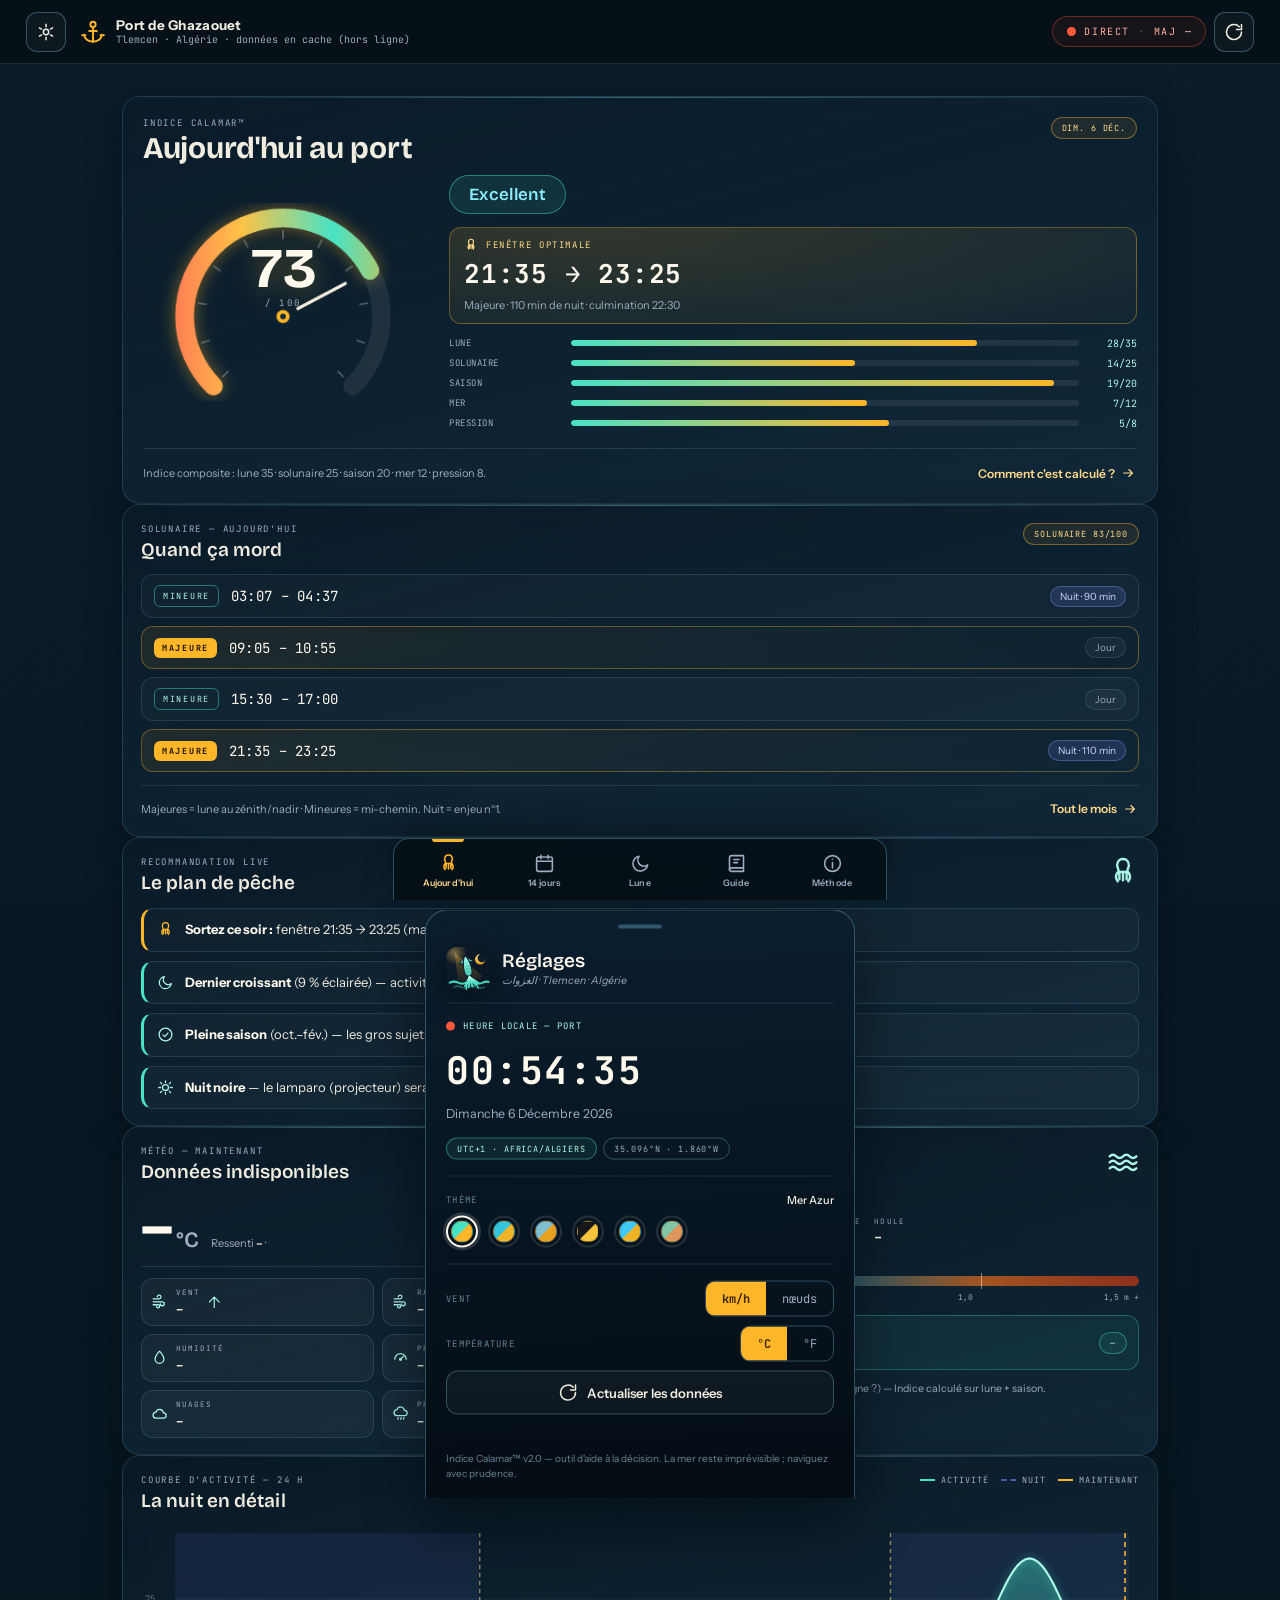
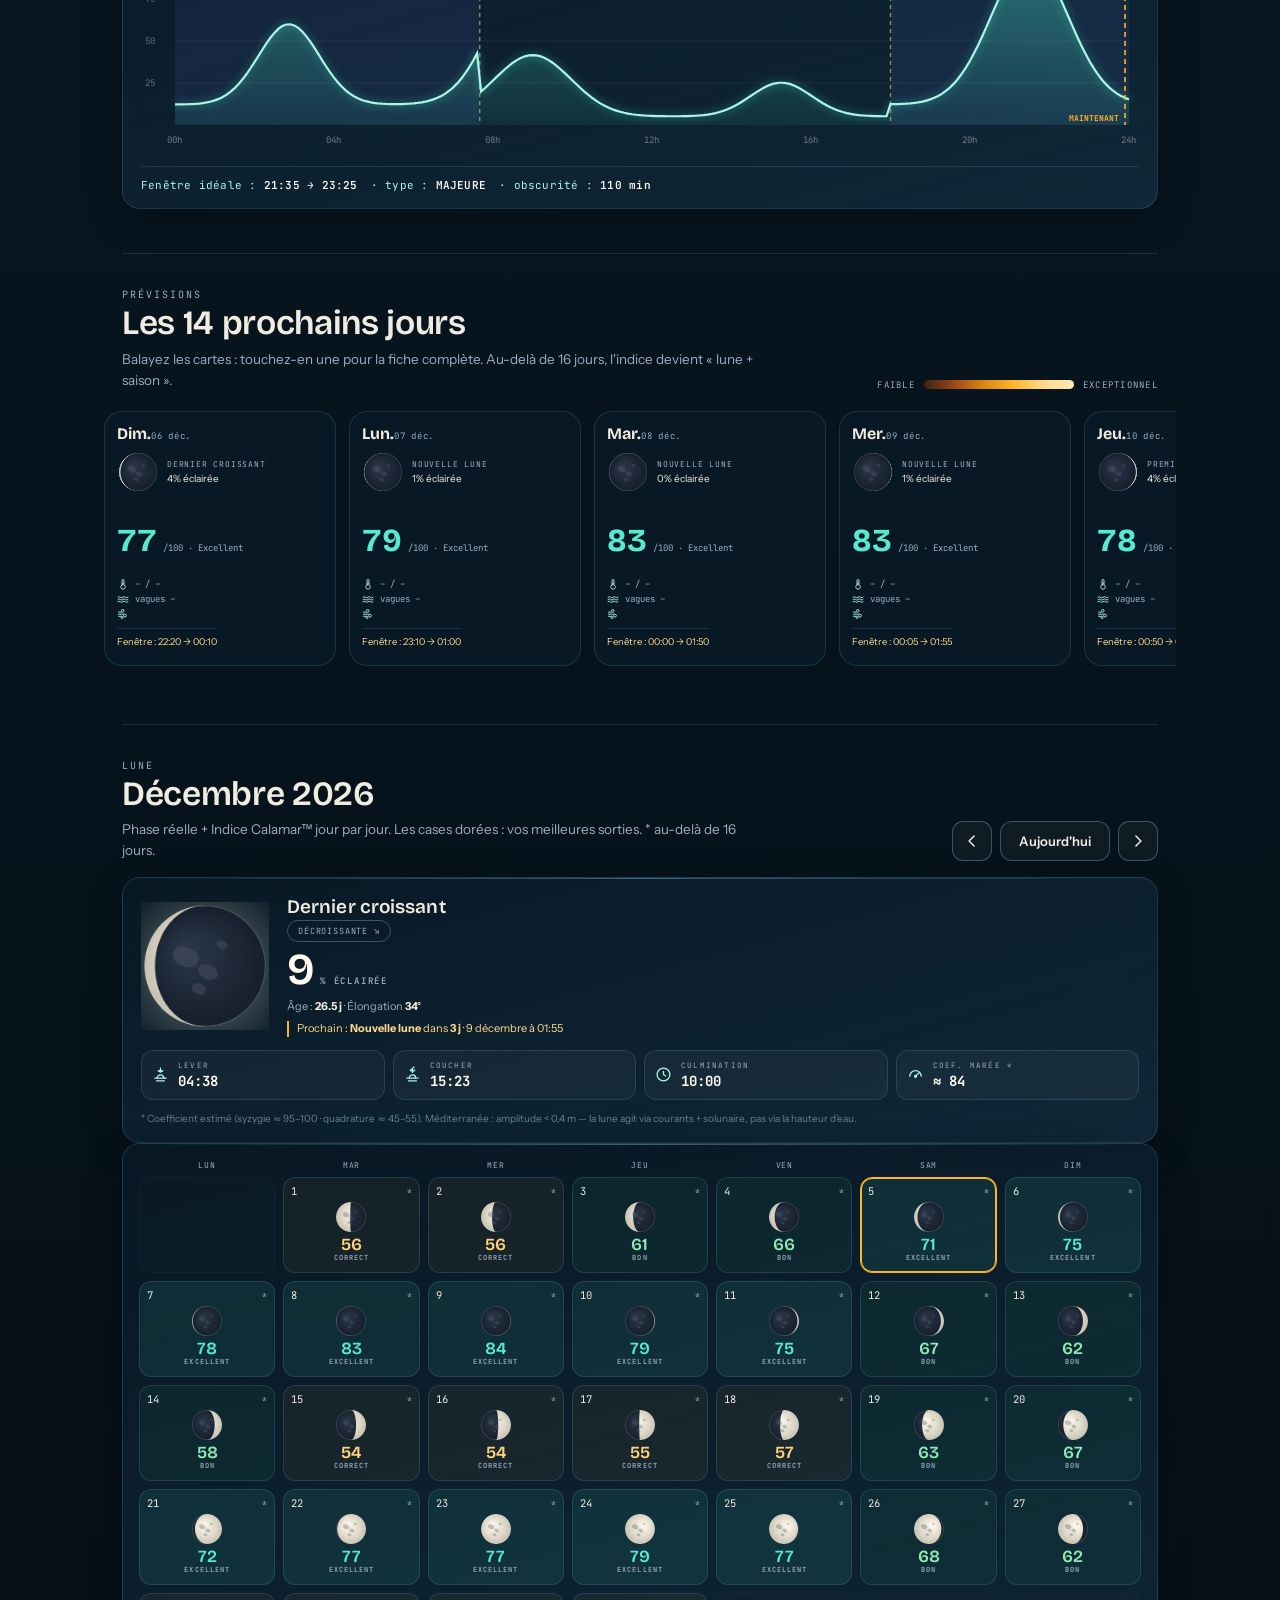
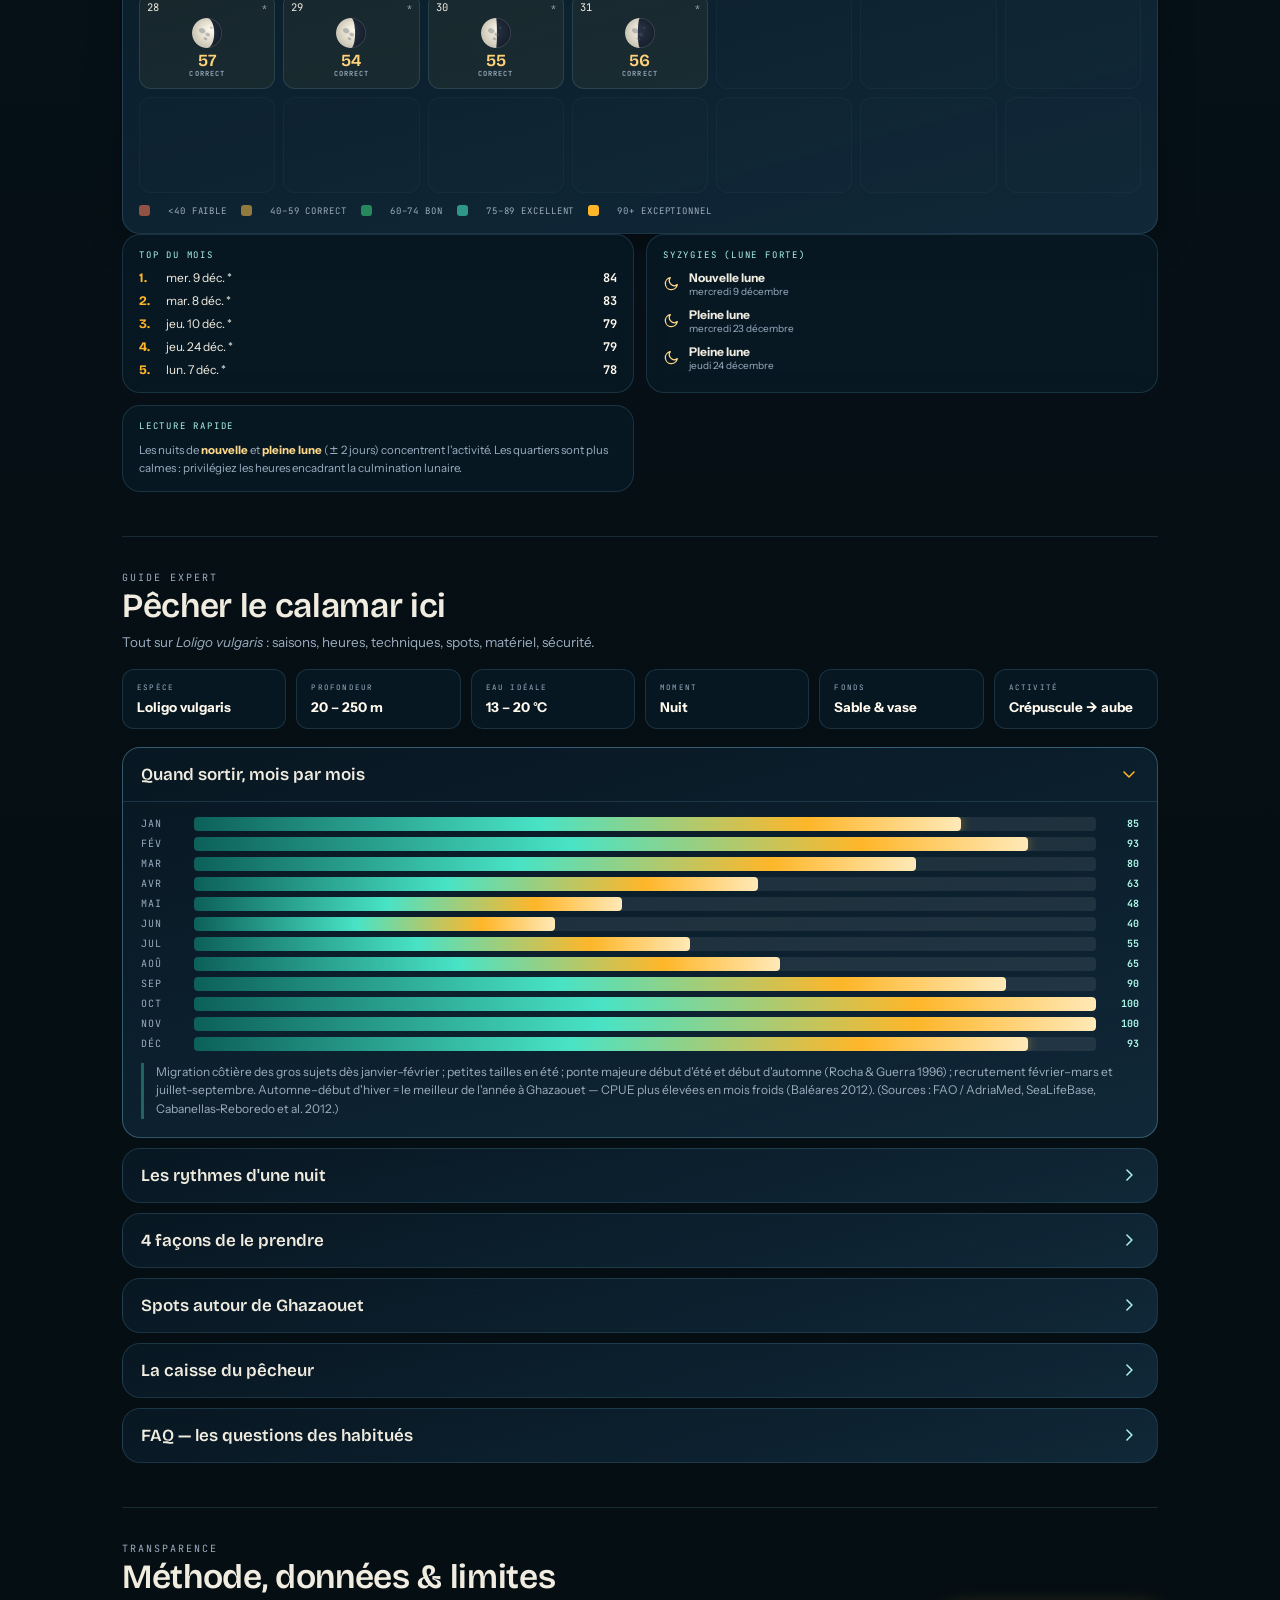
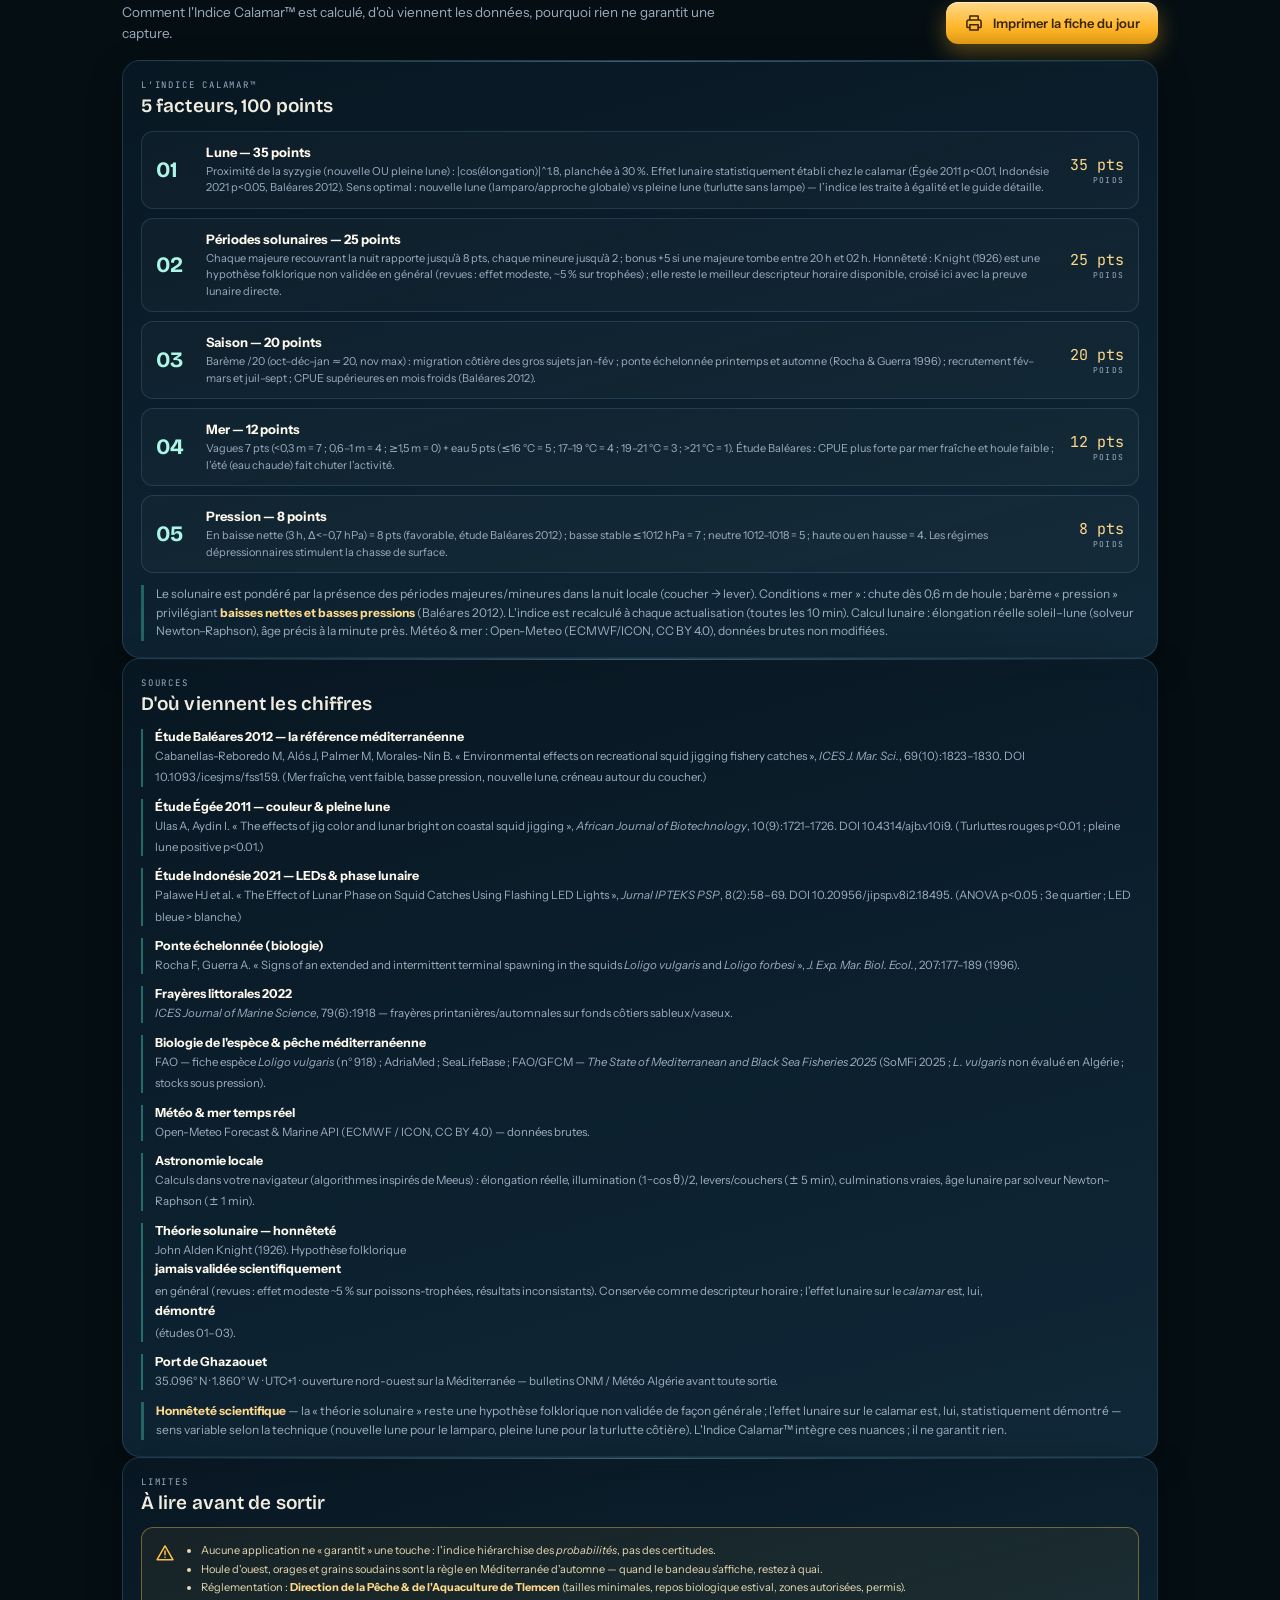
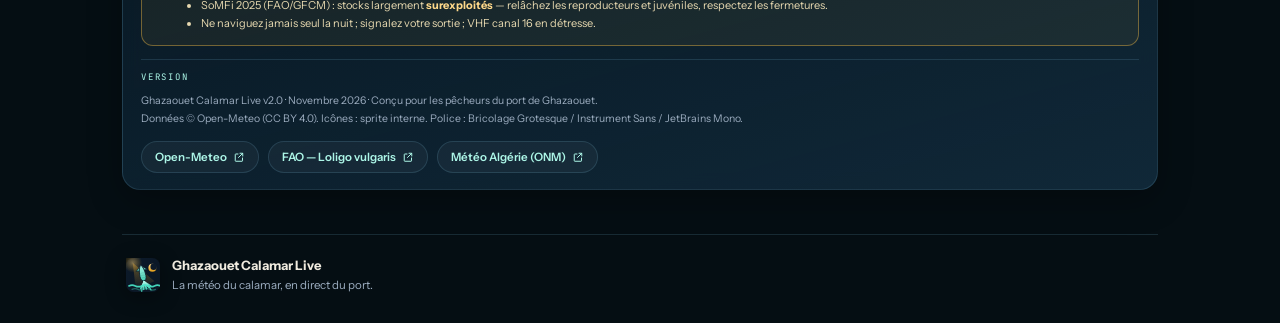
==== index.html @ 1a28f430 "Story verticale v3 : structure mobile-from-scratch (dock, bottom-sheet, carousel, accordéons)" ====
<!DOCTYPE html>
<html lang="fr" data-theme="azur">
<head>
<meta charset="UTF-8">
<meta name="viewport" content="width=device-width, initial-scale=1.0, viewport-fit=cover">
<title>Ghazaouet Calamar Live — Meilleurs jours &amp; heures pour pêcher le calamar</title>
<meta name="description" content="App pro en direct pour la pêche du calamar (encornet) au port de Ghazaouet (Tlemcen, Algérie) : Indice Calamar sur 100, phases lunaires, périodes solunaires majeures et mineures, marée, météo et état de la mer temps réel, calendrier des meilleures journées.">
<meta name="theme-color" content="#050E13">
<meta name="author" content="Ghazaouet Calamar Live">
<link rel="icon" href="assets/icon.svg" type="image/svg+xml">
<link rel="manifest" href="manifest.webmanifest">
<link rel="preconnect" href="https://fonts.googleapis.com">
<link rel="preconnect" href="https://fonts.gstatic.com" crossorigin>
<link href="https://fonts.googleapis.com/css2?family=Bricolage+Grotesque:opsz,wght@12..96,600..800&family=Instrument+Sans:wght@400;500;600;700&family=JetBrains+Mono:wght@400;500;600;700&display=swap" rel="stylesheet">
<link rel="stylesheet" href="assets/css/style.css?v=20261106a">
</head>
<body>

<!-- ═══════════ SPRITE D'ICÔNES (SVG, stroke = currentColor) ═══════════ -->
<svg width="0" height="0" style="position:absolute" aria-hidden="true">
  <defs>
    <symbol id="i-grid" viewBox="0 0 24 24"><rect x="3" y="3" width="7" height="7" rx="1.6"/><rect x="14" y="3" width="7" height="7" rx="1.6"/><rect x="3" y="14" width="7" height="7" rx="1.6"/><rect x="14" y="14" width="7" height="7" rx="1.6"/></symbol>
    <symbol id="i-cal" viewBox="0 0 24 24"><rect x="3" y="4.5" width="18" height="16.5" rx="2.2"/><path d="M8 2.5v4M16 2.5v4M3 9.5h18"/></symbol>
    <symbol id="i-moon" viewBox="0 0 24 24"><path d="M20.2 13.6A8.5 8.5 0 1 1 10.4 3.8a7 7 0 0 0 9.8 9.8z"/></symbol>
    <symbol id="i-book" viewBox="0 0 24 24"><path d="M4 19.5A2.5 2.5 0 0 1 6.5 17H20V3H6.5A2.5 2.5 0 0 0 4 5.5v14z"/><path d="M20 17v4H6.5A2.5 2.5 0 0 1 4 18.5"/><path d="M9 7.5h6M9 11h4"/></symbol>
    <symbol id="i-info" viewBox="0 0 24 24"><circle cx="12" cy="12" r="9"/><path d="M12 11v6M12 7.2h.01"/></symbol>
    <symbol id="i-refresh" viewBox="0 0 24 24"><path d="M21 12a9 9 0 1 1-2.6-6.3M21 3v6h-6"/></symbol>
    <symbol id="i-menu" viewBox="0 0 24 24"><path d="M4 7h16M4 12h16M4 17h16"/></symbol>
    <symbol id="i-x" viewBox="0 0 24 24"><path d="M6 6l12 12M18 6L6 18"/></symbol>
    <symbol id="i-thermo" viewBox="0 0 24 24"><path d="M10 13.6V5a2 2 0 1 1 4 0v8.6a4.6 4.6 0 1 1-4 0z"/><path d="M12 9v5"/></symbol>
    <symbol id="i-wind" viewBox="0 0 24 24"><path d="M3 8.2h8.5a2.6 2.6 0 1 0-2.6-2.6M3 12.4h13a2.8 2.8 0 1 1-2.8 2.8M3 16.6h7a2.2 2.2 0 1 1-2.2 2.2"/></symbol>
    <symbol id="i-drop" viewBox="0 0 24 24"><path d="M12 3s6.2 6.7 6.2 11.1a6.2 6.2 0 0 1-12.4 0C5.8 9.7 12 3 12 3z"/></symbol>
    <symbol id="i-gauge" viewBox="0 0 24 24"><path d="M4 14.5a8 8 0 1 1 16 0"/><path d="M12 14.5l4.2-4.2"/><circle cx="12" cy="14.5" r="1.4"/></symbol>
    <symbol id="i-cloud" viewBox="0 0 24 24"><path d="M6.8 18.5a4.3 4.3 0 0 1 .4-8.58 5.3 5.3 0 0 1 10.3 1.2 3.6 3.6 0 0 1 .4 7.38H6.8z"/></symbol>
    <symbol id="i-rain" viewBox="0 0 24 24"><path d="M6.8 15a4.3 4.3 0 0 1 .4-8.58 5.3 5.3 0 0 1 10.3 1.2 3.6 3.6 0 0 1 .4 7.38H6.8z"/><path d="M9 18l-1 2M13 18l-1 2M17 18l-1 2"/></symbol>
    <symbol id="i-sunrise" viewBox="0 0 24 24"><path d="M12 3v5M8.8 6.6l1.4 1.4M15.2 6.6 13.8 8"/><path d="M4 17h16M6.5 21h11"/><path d="M7.5 17a4.5 4.5 0 0 1 9 0"/><path d="M12 8.5l-2-2M12 8.5l2-2"/></symbol>
    <symbol id="i-sunset" viewBox="0 0 24 24"><path d="M12 9V4M8.8 5.6l1.4 1.4M15.2 5.6 13.8 7"/><path d="M4 17h16M6.5 21h11"/><path d="M7.5 17a4.5 4.5 0 0 1 9 0"/><path d="M12 3.5l-2 2M12 3.5l2-2"/></symbol>
    <symbol id="i-waves" viewBox="0 0 24 24"><path d="M2 8.5q2.5-2.4 5 0t5 0 5 0 5 0M2 13q2.5-2.4 5 0t5 0 5 0 5 0M2 17.5q2.5-2.4 5 0t5 0 5 0 5 0"/></symbol>
    <symbol id="i-anchor" viewBox="0 0 24 24"><circle cx="12" cy="5" r="2.4"/><path d="M12 7.4V21M8.5 11h7M4 14.5c0 4 3.6 6.5 8 6.5s8-2.5 8-6.5M2 15h3M19 15h3"/></symbol>
    <symbol id="i-pin" viewBox="0 0 24 24"><path d="M12 21.5s7-6 7-11.4A7 7 0 1 0 5 10.1c0 5.4 7 11.4 7 11.4z"/><circle cx="12" cy="10" r="2.6"/></symbol>
    <symbol id="i-clock" viewBox="0 0 24 24"><circle cx="12" cy="12" r="9"/><path d="M12 7.5V12l3 2"/></symbol>
    <symbol id="i-alert" viewBox="0 0 24 24"><path d="M12 3.5 2.5 20h19L12 3.5z"/><path d="M12 9.5V14M12 17h.01"/></symbol>
    <symbol id="i-check" viewBox="0 0 24 24"><circle cx="12" cy="12" r="9"/><path d="m8.5 12.5 2.5 2.5 4.5-5"/></symbol>
    <symbol id="i-arrow-r" viewBox="0 0 24 24"><path d="M4.5 12h15M13.5 6l6 6-6 6"/></symbol>
    <symbol id="i-chev-l" viewBox="0 0 24 24"><path d="m14.5 6-6 6 6 6"/></symbol>
    <symbol id="i-chev-r" viewBox="0 0 24 24"><path d="m9.5 6 6 6-6 6"/></symbol>
    <symbol id="i-sun" viewBox="0 0 24 24"><circle cx="12" cy="12" r="4.2"/><path d="M12 2.5v2.6M12 18.9v2.6M2.5 12h2.6M18.9 12h2.6M4.8 4.8l1.8 1.8M17.4 17.4l1.8 1.8M4.8 19.2l1.8-1.8M17.4 6.6l1.8-1.8"/></symbol>
    <symbol id="i-printer" viewBox="0 0 24 24"><path d="M7 8V3.5h10V8M7 17.5H4.5a1 1 0 0 1-1-1v-6a2 2 0 0 1 2-2h13a2 2 0 0 1 2 2v6a1 1 0 0 1-1 1H17"/><path d="M7 14h10v6.5H7z"/></symbol>
    <symbol id="i-external" viewBox="0 0 24 24"><path d="M14 4.5h5.5V10M19.5 4.5 11 13"/><path d="M10 6H5.5a1 1 0 0 0-1 1v12.5a1 1 0 0 0 1 1H18a1 1 0 0 0 1-1V14"/></symbol>
    <symbol id="i-squid" viewBox="0 0 24 24"><path d="M12 2.2c2.7 0 4.4 2.1 4.4 5L15 12H9l-1.4-4.8C7.6 4.3 9.3 2.2 12 2.2z"/><path d="M9.3 12v5.4M12 12v6.2M14.7 12v5.4M8 12.2C6.4 14.4 6.2 16.6 8 19M16 12.2c1.6 2.2 1.8 4.4 0 6.8"/></symbol>
    <symbol id="i-shield" viewBox="0 0 24 24"><path d="M12 2.8 4.5 6v6c0 4.6 3 8.4 7.5 10 4.5-1.6 7.5-5.4 7.5-10V6L12 2.8z"/><path d="m9.5 12 2 2 3.5-4"/></symbol>
    <symbol id="i-settings" viewBox="0 0 24 24"><circle cx="12" cy="12" r="3.2"/><path d="M12 2.8v3M12 18.2v3M4.1 7l2.6 1.5M17.3 15.5l2.6 1.5M4.1 17l2.6-1.5M17.3 8.5l2.6-1.5" stroke-linecap="round"/></symbol>
    <symbol id="i-copy" viewBox="0 0 24 24"><rect x="9" y="9" width="11" height="11" rx="2"/><path d="M5 15V5a2 2 0 0 1 2-2h10"/></symbol>
  </defs>
</svg>

<!-- ═══════════ TOPBAR (fine, stripline) ═══════════ -->
<header class="topbar">
  <button class="icon-btn" id="btnMenu" aria-label="Réglages"><svg class="ic"><use href="#i-settings"/></svg></button>
  <div class="topbar-loc">
    <svg class="ic ic-sea"><use href="#i-anchor"/></svg>
    <div class="topbar-loc-text">
      <strong>Port de Ghazaouet</strong>
      <span id="topbarSub">Tlemcen · Algérie · chargement…</span>
    </div>
  </div>
  <div class="topbar-right">
    <div class="live-pill"><span class="live-dot"></span><span class="live-pill-txt">DIRECT</span><span class="live-pill-sep">·</span>MAJ <span id="lastUpdate">--:--</span></div>
    <button class="icon-btn" id="btnRefresh" aria-label="Actualiser"><svg class="ic" id="refreshIcon"><use href="#i-refresh"/></svg></button>
  </div>
</header>

<!-- ═══════════ FEUILLE RÉGLAGES (bottom-sheet, ancien tiroir) ═══════════ -->
<aside class="sidebar" id="sidebar" aria-label="Réglages">
  <div class="sheet-grab" aria-hidden="true"><i></i></div>
  <div class="sheet-head">
    <img class="sheet-logo" src="assets/icon.svg" alt="" width="44" height="44">
    <div>
      <h2 class="sheet-title">Réglages</h2>
      <p class="sheet-sub">الغزوات · Tlemcen · Algérie</p>
    </div>
  </div>

  <div class="sheet-block">
    <div class="side-clock-head"><span class="live-dot"></span><span>Heure locale — port</span></div>
    <div class="side-clock-time" id="sideClock">--:--:--</div>
    <div class="side-clock-date" id="sideDate">—</div>
    <div class="side-clock-meta"><span class="chip chip-sea">UTC+1 · Africa/Algiers</span><span class="chip chip-ghost" id="mzCoord">35.096°N · 1.860°W</span></div>
  </div>

  <div class="sheet-block">
    <div class="tp-head"><span class="tp-label">Thème</span><span class="tp-name" id="tpName">Mer Azur</span></div>
    <div class="tp-row" id="themePicker" role="group" aria-label="Thème de l'interface">
      <button class="tp-btn" data-theme-set="azur" aria-label="Mer Azur" title="Mer Azur"><i></i></button>
      <button class="tp-btn" data-theme-set="abyssal" aria-label="Abyssal" title="Abyssal"><i></i></button>
      <button class="tp-btn" data-theme-set="clair" aria-label="Jour Mer (clair)" title="Jour Mer (clair)"><i></i></button>
      <button class="tp-btn" data-theme-set="nuit" aria-label="Nuit Noire (OLED)" title="Nuit Noire (OLED)"><i></i></button>
      <button class="tp-btn" data-theme-set="phare" aria-label="Phare Bleu" title="Phare Bleu"><i></i></button>
      <button class="tp-btn" data-theme-set="terre" aria-label="Terre &amp; Sel" title="Terre &amp; Sel"><i></i></button>
    </div>
  </div>

  <div class="sheet-block">
    <div class="set-row"><span class="tp-label">Vent</span>
      <div class="segmented" role="group" aria-label="Unité de vent"><button class="seg-btn is-active" data-unit-wind="kmh">km/h</button><button class="seg-btn" data-unit-wind="kn">nœuds</button></div>
    </div>
    <div class="set-row"><span class="tp-label">Température</span>
      <div class="segmented" role="group" aria-label="Unité de température"><button class="seg-btn is-active" data-unit-temp="c">°C</button><button class="seg-btn" data-unit-temp="f">°F</button></div>
    </div>
    <button class="btn btn-ghost sheet-ghost" id="btnRefresh2"><svg class="ic"><use href="#i-refresh"/></svg> Actualiser les données</button>
  </div>

  <p class="sheet-foot">Indice Calamar™ v2.0 — outil d'aide à la décision. La mer reste imprévisible&nbsp;; naviguez avec prudence.</p>
</aside>
<div class="sidebar-overlay" id="sidebarOverlay" aria-hidden="true"></div>

<main class="story">

  <div class="alert-strip is-hidden" id="stormAlert" role="alert">
    <svg class="ic"><use href="#i-alert"/></svg>
    <span id="stormAlertText">Alerte</span>
  </div>

  <!-- ════════ 1 · AUJOURD'UI — jauge héros ════════ -->
  <section class="sec" id="s-dashboard" data-sec="dashboard" aria-label="Aujourd'hui au port">
    <div class="hero card">
      <header class="hero-head">
        <div>
          <span class="card-kicker">Indice Calamar™</span>
          <h1 class="hero-title">Aujourd'hui au port</h1>
        </div>
        <span class="chip chip-gold" id="gaugeDateChip">—</span>
      </header>
      <div class="hero-body">
        <div class="gauge-canvas-wrap">
          <canvas id="gaugeCanvas" width="300" height="212" role="img" aria-label="Jauge de l'indice calamar"></canvas>
          <div class="gauge-center">
            <div class="gauge-value" id="gaugeValue">--</div>
            <div class="gauge-max">/ 100</div>
          </div>
        </div>
        <div class="hero-side">
          <div class="rating-pill" id="ratingPill" data-level="mid">—</div>
          <div class="best-window">
            <span class="best-window-label"><svg class="ic ic-xs"><use href="#i-squid"/></svg> Fenêtre optimale</span>
            <strong id="bestWindow">—</strong>
            <span class="best-window-sub" id="bestWindowSub">Calcul en cours…</span>
          </div>
          <ul class="factors" id="factorList" aria-label="Décomposition de l'indice"></ul>
        </div>
      </div>
      <footer class="hero-foot">
        <span>Indice composite : lune 35 · solunaire 25 · saison 20 · mer 12 · pression 8.</span>
        <button class="link-btn" data-nav="methode">Comment c'est calculé ? <svg class="ic ic-xs"><use href="#i-arrow-r"/></svg></button>
      </footer>
    </div>

    <article class="card pad" aria-label="Solunaire du jour">
      <header class="card-head"><div><span class="card-kicker">Solunaire — aujourd'hui</span><h2 class="card-title">Quand ça mord</h2></div><span class="chip chip-gold" id="solRating">–</span></header>
      <ol class="sol-list" id="solList"><li class="sol-item is-skeleton">Calcul des passages de la lune…</li></ol>
      <footer class="card-foot"><span>Majeures = lune au zénith/nadir · Mineures = mi-chemin. Nuit = enjeu n°1.</span><button class="link-btn" data-nav="calendrier">Tout le mois <svg class="ic ic-xs"><use href="#i-arrow-r"/></svg></button></footer>
    </article>

    <article class="card pad" aria-label="Recommandations">
      <header class="card-head"><div><span class="card-kicker">Recommandation live</span><h2 class="card-title">Le plan de pêche</h2></div><svg class="ic ic-gold wx-icon"><use href="#i-squid"/></svg></header>
      <ol class="reco-list" id="recoList"><li class="reco-item is-skeleton">Analyse croisée lune × météo × mer…</li></ol>
    </article>

    <div class="duo">
      <article class="card pad" aria-label="Météo actuelle">
        <header class="card-head"><div><span class="card-kicker">Météo — maintenant</span><h2 class="card-title" id="wxDesc">—</h2></div><svg class="wx-icon ic" id="wxIcon"><use href="#i-cloud"/></svg></header>
        <div class="wx-now"><div class="wx-temp"><span id="wxTemp">–</span><span class="wx-unit" id="wxUnit">°C</span></div><div class="wx-feel">Ressenti <strong id="wxFeel">–</strong> · <span id="wxMinMax">– / –</span></div></div>
        <ul class="wx-grid">
          <li><svg class="ic"><use href="#i-wind"/></svg><div><small>Vent</small><strong><span id="wxWind">–</span> <em id="wxWindDir">–</em></strong></div><span class="wind-arrow" id="windArrow" aria-hidden="true">↑</span></li>
          <li><svg class="ic"><use href="#i-wind"/></svg><div><small>Rafales</small><strong id="wxGusts">–</strong></div></li>
          <li><svg class="ic"><use href="#i-drop"/></svg><div><small>Humidité</small><strong id="wxHumidity">–</strong></div></li>
          <li><svg class="ic"><use href="#i-gauge"/></svg><div><small>Pression</small><strong><span id="wxPressure">–</span> <em id="wxPressureTrend">–</em></strong></div></li>
          <li><svg class="ic"><use href="#i-cloud"/></svg><div><small>Nuages</small><strong id="wxClouds">–</strong></div></li>
          <li><svg class="ic"><use href="#i-rain"/></svg><div><small>Précip. 24 h</small><strong id="wxPrecip">–</strong></div></li>
        </ul>
      </article>

      <article class="card pad" aria-label="État de la mer">
        <header class="card-head"><div><span class="card-kicker">état de la mer</span><h2 class="card-title">Vagues &amp; eau</h2></div><svg class="ic ic-sea wx-icon"><use href="#i-waves"/></svg></header>
        <div class="sea-hero"><div class="sea-big"><span id="waveHeight">–</span><small>m de vagues</small></div><div class="sea-meta"><div><small>Direction</small><strong><span id="waveDir">–</span> <span class="wind-arrow" id="waveArrow">↑</span></strong></div><div><small>Période</small><strong id="wavePeriod">–</strong></div><div><small>Houle</small><strong id="swellHeight">–</strong></div></div></div>
        <div class="sea-bar" aria-hidden="true"><div class="sea-bar-fill" id="waveBar"></div><span class="sea-bar-mark" style="left:33.3%"></span><span class="sea-bar-mark" style="left:66.6%"></span></div>
        <div class="sea-scale"><span>0 m</span><span>0,5</span><span>1,0</span><span>1,5 m +</span></div>
        <div class="sea-sst"><svg class="ic"><use href="#i-thermo"/></svg><div><small>Température de l'eau</small><strong><span id="sstValue">–</span>°C</strong></div><span class="chip chip-sea" id="sstVerdict">—</span></div>
        <p class="sea-note" id="seaNote">Chargement des données marines…</p>
      </article>
    </div>

    <article class="card pad" aria-label="Activité sur 24 heures">
      <header class="card-head"><div><span class="card-kicker">Courbe d'activité — 24 h</span><h2 class="card-title">La nuit en détail</h2></div><div class="chart-legend"><span class="lg lg-activity">Activité</span><span class="lg lg-night">Nuit</span><span class="lg lg-now">Maintenant</span></div></header>
      <div class="chart-wrap"><canvas id="activityChart" role="img" aria-label="Probabilité de touche par heure"></canvas></div>
      <div class="chart-foot" id="chartFoot">—</div>
    </article>
  </section>

  <!-- ════════ 2 · PRÉVISIONS 14 JOURS ════════ -->
  <section class="sec" id="s-previsions" data-sec="previsions" aria-label="Prévisions sur 14 jours">
    <header class="sec-head">
      <div>
        <span class="card-kicker">Prévisions</span>
        <h2 class="sec-title">Les 14 prochains jours</h2>
        <p class="view-sub">Balayez les cartes : touchez-en une pour la fiche complète. Au-delà de 16 jours, l'indice devient « lune + saison ».</p>
      </div>
      <div class="legend-scale" aria-label="Échelle"><span>Faible</span><div class="legend-bar"></div><span>Exceptionnel</span></div>
    </header>
    <div class="forecast-grid" id="forecastGrid"></div>
    <article class="day-detail is-hidden" id="dayDetail" aria-live="polite"></article>
  </section>

  <!-- ════════ 3 · LUNE & CALENDRIER ════════ -->
  <section class="sec" id="s-calendrier" data-sec="calendrier" aria-label="Lune et calendrier lunaire">
    <header class="sec-head">
      <div>
        <span class="card-kicker">Lune</span>
        <h2 class="sec-title" id="calMonthTitle">—</h2>
        <p class="view-sub">Phase réelle + Indice Calamar™ jour par jour. Les cases dorées : vos meilleures sorties. * au-delà de 16 jours.</p>
      </div>
      <div class="cal-nav">
        <button class="icon-btn" id="calPrev" aria-label="Mois précédent"><svg class="ic"><use href="#i-chev-l"/></svg></button>
        <button class="btn btn-ghost" id="calToday">Aujourd'hui</button>
        <button class="icon-btn" id="calNext" aria-label="Mois suivant"><svg class="ic"><use href="#i-chev-r"/></svg></button>
      </div>
    </header>

    <article class="card pad moon-card" aria-label="Lune actuelle">
      <div class="moon-body">
        <canvas id="moonCanvas" width="150" height="150" role="img" aria-label="Phase lunaire"></canvas>
        <div class="moon-side">
          <h3 class="card-title" id="moonPhaseName">—</h3>
          <span class="chip chip-ghost" id="moonWaxChip">—</span>
          <div class="moon-illum"><span id="moonIllum">–</span><small>% éclairée</small></div>
          <div class="moon-age">Âge : <strong id="moonAge">–</strong> · Élongation <strong id="moonElong">–</strong></div>
          <p class="moon-next" id="moonNext">—</p>
        </div>
      </div>
      <div class="moon-grid">
        <div class="moon-cell"><svg class="ic"><use href="#i-sunrise"/></svg><div><small>Lever</small><strong id="moonRise">–</strong></div></div>
        <div class="moon-cell"><svg class="ic"><use href="#i-sunset"/></svg><div><small>Coucher</small><strong id="moonSet">–</strong></div></div>
        <div class="moon-cell"><svg class="ic"><use href="#i-clock"/></svg><div><small>Culmination</small><strong id="moonTransit">–</strong></div></div>
        <div class="moon-cell"><svg class="ic"><use href="#i-gauge"/></svg><div><small>Coef. marée *</small><strong id="tideCoef">–</strong></div></div>
      </div>
      <p class="moon-note">* Coefficient estimé (syzygie ≈ 95–100 · quadrature ≈ 45–55). Méditerranée : amplitude &lt; 0,4 m — la lune agit via courants + solunaire, pas via la hauteur d'eau.</p>
    </article>

    <div class="cal-board card pad">
      <div class="cal-weekdays" aria-hidden="true"><span>Lun</span><span>Mar</span><span>Mer</span><span>Jeu</span><span>Ven</span><span>Sam</span><span>Dim</span></div>
      <div class="cal-grid" id="calGrid"></div>
      <div class="cal-legend"><span class="cal-legend-dot d-low"></span>&lt;40 faible <span class="cal-legend-dot d-mid"></span>40–59 correct <span class="cal-legend-dot d-good"></span>60–74 bon <span class="cal-legend-dot d-great"></span>75–89 excellent <span class="cal-legend-dot d-epic"></span>90+ exceptionnel</div>
    </div>

    <div class="duo">
      <div class="mini-card"><span class="mini-card-kicker">Top du mois</span><ol class="top-days" id="topDaysList"><li>—</li></ol></div>
      <div class="mini-card"><span class="mini-card-kicker">Syzygies (lune forte)</span><ul class="syzygy-list" id="syzygyList"><li>—</li></ul></div>
      <div class="mini-card mini-card-note"><span class="mini-card-kicker">Lecture rapide</span><p>Les nuits de <strong>nouvelle</strong> et <strong>pleine lune</strong> (± 2 jours) concentrent l'activité. Les quartiers sont plus calmes : privilégiez les heures encadrant la culmination lunaire.</p></div>
    </div>
  </section>

  <!-- ════════ 4 · GUIDE (accordéons) ════════ -->
  <section class="sec" id="s-guide" data-sec="guide" aria-label="Guide du pêcheur">
    <header class="sec-head">
      <div>
        <span class="card-kicker">Guide expert</span>
        <h2 class="sec-title">Pêcher le calamar ici</h2>
        <p class="view-sub">Tout sur <em>Loligo vulgaris</em> : saisons, heures, techniques, spots, matériel, sécurité.</p>
      </div>
    </header>

    <div class="fact-strip" aria-label="Fiche espèce">
      <div class="fact"><small>Espèce</small><strong>Loligo vulgaris</strong></div>
      <div class="fact"><small>Profondeur</small><strong>20 – 250 m</strong></div>
      <div class="fact"><small>Eau idéale</small><strong>13 – 20 °C</strong></div>
      <div class="fact"><small>Moment</small><strong>Nuit</strong></div>
      <div class="fact"><small>Fonds</small><strong>Sable &amp; vase</strong></div>
      <div class="fact"><small>Activité</small><strong>Crépuscule → aube</strong></div>
    </div>

    <details class="fold" open>
      <summary class="fold-q"><span>Quand sortir, mois par mois</span><svg class="ic"><use href="#i-chev-r"/></svg></summary>
      <div class="fold-a">
        <div class="season-bars" id="seasonBars" aria-label="Qualité par mois"></div>
        <p class="note">Migration côtière des gros sujets dès janvier–février ; petites tailles en été ; ponte majeure début d'été et début d'automne (Rocha &amp; Guerra 1996) ; recrutement février–mars et juillet–septembre. Automne–début d'hiver = le meilleur de l'année à Ghazaouet — CPUE plus élevées en mois froids (Baléares 2012). (Sources : FAO / AdriaMed, SeaLifeBase, Cabanellas-Reboredo et al. 2012.)</p>
      </div>
    </details>

    <details class="fold">
      <summary class="fold-q"><span>Les rythmes d'une nuit</span><svg class="ic"><use href="#i-chev-r"/></svg></summary>
      <div class="fold-a">
        <ul class="hour-slots">
          <li><span class="hs-time">17h – 19h</span><div class="hs-bar is-good"><div style="width:72%"></div></div><span class="hs-note">Crépuscule — créneau validé par la science</span></li>
          <li><span class="hs-time">19h – 22h</span><div class="hs-bar is-peak"><div style="width:96%"></div></div><span class="hs-note">Prime time — turlutte &amp; lumière</span></li>
          <li><span class="hs-time">22h – 02h</span><div class="hs-bar is-good"><div style="width:78%"></div></div><span class="hs-note">Pleine nuit — activité soutenue</span></li>
          <li><span class="hs-time">02h – 04h</span><div class="hs-bar is-good"><div style="width:60%"></div></div><span class="hs-note">Second souffle — calme plat souvent</span></li>
          <li><span class="hs-time">04h – 07h</span><div class="hs-bar"><div style="width:30%"></div></div><span class="hs-note">Aube — touches sporadiques</span></li>
          <li><span class="hs-time">07h – 17h</span><div class="hs-bar is-low"><div style="width:8%"></div></div><span class="hs-note">Journée — le calamar redescend (20–250 m)</span></li>
        </ul>
        <p class="note"><strong>Preuve scientifique</strong> — Cabanellas-Reboredo et al. (2012, <em>ICES J. Mar. Sci.</em>, Baléares) : CPUE maximale dans un <strong>créneau étroit autour du coucher du soleil</strong>, meilleure en <strong>mois froids</strong>, favorisée par eau fraîche + vent faible + <strong>basse pression</strong> + jours proches de la <strong>nouvelle lune</strong>. Ulas &amp; Aydin (2011, <em>Afr. J. Biotechnol.</em>, Égée) : turluttes <strong>rouges</strong> supérieures (p&lt;0.01) et pleine lune positive (p&lt;0.01) pour la turlutte côtière.</p>
      </div>
    </details>

    <details class="fold">
      <summary class="fold-q"><span>4 façons de le prendre</span><svg class="ic"><use href="#i-chev-r"/></svg></summary>
      <div class="fold-a">
        <div class="tech-grid">
          <div class="tech"><div class="tech-num">01</div><h4>Turlutte de nuit</h4><p>Leurre sans ardillon, couronne de poils. Lancer–ramener saccadé, animations courtes, pauses longues. Idéal du bord ou en barque lente.</p><p class="tech-pro">Tailles 2.0–3.5 · <strong>rouge d'abord</strong> (étude Égée, p&lt;0.01 ; orange ensuite, blanc moins bon) · phosphorescent en nuit noire · fond sableux 20–60 m. Pleine lune = turluttes plus efficaces (p&lt;0.01).</p></div>
          <div class="tech"><div class="tech-num">02</div><h4>Pêche au lamparo</h4><p>Projecteur blanc/bleu sous la coque ou sur la jetée : le calamar monte dans le halo. Ligne fine + petit turlutte. Très efficace en nuit noire.</p><p class="tech-pro">Nouvelle lune &gt; pleine lune pour le lamparo (contraste maxi) · LED <strong>bleue &gt; blanche</strong> (Indonésie 2021, p&lt;0.05) · 3e quartier souvent productif sous LED.</p></div>
          <div class="tech"><div class="tech-num">03</div><h4>Dérive sur les chasses</h4><p>Repérer chasses de thons/dorades ou zones de courant (cassures, pointes). Dérive lente, turlutte profonde. Calamars en chasse active.</p><p class="tech-pro">Eaux 13–20 °C, houle &lt; 0,5 m = activité maximale.</p></div>
          <div class="tech"><div class="tech-num">04</div><h4>Du bord (digue/jetée)</h4><p>Sur la digue du port ou le môle : lampes, calamars montent aux points lumineux. Petits leurres, fil fin, épuisette longue.</p><p class="tech-pro">Évitez les soirs de grosse houle d'ouest — le port est exposé nord-ouest.</p></div>
        </div>
      </div>
    </details>

    <details class="fold">
      <summary class="fold-q"><span>Spots autour de Ghazaouet</span><svg class="ic"><use href="#i-chev-r"/></svg></summary>
      <div class="fold-a">
        <ul class="spot-list">
          <li><div class="spot-rank">A</div><div class="spot-body"><strong>Jetée ouest &amp; digue du phare « Les Deux Frères »</strong><span>Accès à pied · 5–15 m · lampes du port · idéal lamparo par nuit calme. Attention aux glissades.</span></div></li>
          <li><div class="spot-rank">B</div><div class="spot-body"><strong>Le large du port (cassure 30 → 80 m)</strong><span>En barque · pente du plateau · dérive sur chasses · meilleur secteur automne–hiver.</span></div></li>
          <li><div class="spot-rank">C</div><div class="spot-body"><strong>Baie de Honaïne (10 km à l'ouest)</strong><span>Fonds sableux 15–40 m · abritée de la houle d'ouest · très bonne densité octobre–décembre.</span></div></li>
          <li><div class="spot-rank">D</div><div class="spot-body"><strong>Marsa Ben M'Hidi (à l'est, frontière)</strong><span>Spot historique · vérifier zones autorisées et réglementation locale.</span></div></li>
        </ul>
        <div class="safety-box"><svg class="ic"><use href="#i-shield"/></svg><div><strong>Sécurité avant tout</strong><ul><li>Gilet + 2 moyens de communication (téléphone chargé / VHF) ; prévenez un proche de l'heure de retour.</li><li>Jamais de sortie par alerte orage / mer formée (bandeau du tableau de bord).</li><li>Bulletin météo marine ONM / Météo Algérie avant de prendre la mer.</li><li>Nuit = plus de risque : feux de navigation obligatoires en barque.</li></ul></div></div>
      </div>
    </details>

    <details class="fold">
      <summary class="fold-q"><span>La caisse du pêcheur</span><svg class="ic"><use href="#i-chev-r"/></svg></summary>
      <div class="fold-a">
        <div class="table-wrap">
          <table class="gear-table">
            <thead><tr><th>Élément</th><th>Recommandation</th><th>Budget</th></tr></thead>
            <tbody>
              <tr><td>Canne</td><td>Turlutte / spinning 2,4–3,0 m · médium-fast · 80–150 g</td><td>€€</td></tr>
              <tr><td>Moulinet</td><td>4000–5000 · frein fin · 200 m tresse PE 0.8–1.2</td><td>€€</td></tr>
              <tr><td>Leader</td><td>Fluorocarbone 0,25–0,35 mm · 1,5 m · discret en eau claire</td><td>€</td></tr>
              <tr><td>Turluttes</td><td>N° 2.0 à 3.5 · rose, orange, blanc, phospho (nuit)</td><td>€</td></tr>
              <tr><td>Émerillons</td><td>Agrafe + baril (change rapide)</td><td>€</td></tr>
              <tr><td>Lampe</td><td>Frontale rouge (préserve la vision nocturne) + projecteur 12 V</td><td>€ – €€</td></tr>
              <tr><td>Divers</td><td>Épuisette longue · seau à couvercle · couteau · eau douce</td><td>€</td></tr>
            </tbody>
          </table>
        </div>
      </div>
    </details>

    <details class="fold">
      <summary class="fold-q"><span>FAQ — les questions des habitués</span><svg class="ic"><use href="#i-chev-r"/></svg></summary>
      <div class="fold-a"><div class="faq" id="faqList"></div></div>
    </details>
  </section>

  <!-- ════════ 5 · MÉTHODE & SOURCES ════════ -->
  <section class="sec" id="s-methode" data-sec="methode" aria-label="Méthode et sources">
    <header class="sec-head">
      <div>
        <span class="card-kicker">Transparence</span>
        <h2 class="sec-title">Méthode, données &amp; limites</h2>
        <p class="view-sub">Comment l'Indice Calamar™ est calculé, d'où viennent les données, pourquoi rien ne garantit une capture.</p>
      </div>
      <button class="btn btn-gold" id="btnPrint"><svg class="ic"><use href="#i-printer"/></svg> Imprimer la fiche du jour</button>
    </header>

    <article class="card pad">
      <header class="card-head"><div><span class="card-kicker">L'Indice Calamar™</span><h3 class="card-title">5 facteurs, 100 points</h3></div></header>
      <ol class="method-list" id="methodList"></ol>
      <p class="note">Le solunaire est pondéré par la présence des périodes majeures/mineures dans la nuit locale (coucher → lever). Conditions « mer » : chute dès 0,6 m de houle ; barème « pression » privilégiant <strong>baisses nettes et basses pressions</strong> (Baléares 2012). L'indice est recalculé à chaque actualisation (toutes les 10 min). Calcul lunaire : élongation réelle soleil–lune (solveur Newton–Raphson), âge précis à la minute près. Météo &amp; mer : Open-Meteo (ECMWF/ICON, CC BY 4.0), données brutes non modifiées.</p>
    </article>

    <article class="card pad">
      <header class="card-head"><div><span class="card-kicker">Sources</span><h3 class="card-title">D'où viennent les chiffres</h3></div></header>
      <ul class="source-list">
        <li><strong>Étude Baléares 2012 — la référence méditerranéenne</strong><span>Cabanellas-Reboredo M, Alós J, Palmer M, Morales-Nin B. « Environmental effects on recreational squid jigging fishery catches », <em>ICES J. Mar. Sci.</em>, 69(10):1823–1830. DOI 10.1093/icesjms/fss159. (Mer fraîche, vent faible, basse pression, nouvelle lune, créneau autour du coucher.)</span></li>
        <li><strong>Étude Égée 2011 — couleur &amp; pleine lune</strong><span>Ulas A, Aydin I. « The effects of jig color and lunar bright on coastal squid jigging », <em>African Journal of Biotechnology</em>, 10(9):1721–1726. DOI 10.4314/ajb.v10i9. (Turluttes rouges p&lt;0.01 ; pleine lune positive p&lt;0.01.)</span></li>
        <li><strong>Étude Indonésie 2021 — LEDs &amp; phase lunaire</strong><span>Palawe HJ et al. « The Effect of Lunar Phase on Squid Catches Using Flashing LED Lights », <em>Jurnal IPTEKS PSP</em>, 8(2):58–69. DOI 10.20956/jipsp.v8i2.18495. (ANOVA p&lt;0.05 ; 3e quartier ; LED bleue &gt; blanche.)</span></li>
        <li><strong>Ponte échelonnée (biologie)</strong><span>Rocha F, Guerra A. « Signs of an extended and intermittent terminal spawning in the squids <em>Loligo vulgaris</em> and <em>Loligo forbesi</em> », <em>J. Exp. Mar. Biol. Ecol.</em>, 207:177–189 (1996).</span></li>
        <li><strong>Frayères littorales 2022</strong><span><em>ICES Journal of Marine Science</em>, 79(6):1918 — frayères printanières/automnales sur fonds côtiers sableux/vaseux.</span></li>
        <li><strong>Biologie de l'espèce &amp; pêche méditerranéenne</strong><span>FAO — fiche espèce <em>Loligo vulgaris</em> (n° 918) ; AdriaMed ; SeaLifeBase ; FAO/GFCM — <em>The State of Mediterranean and Black Sea Fisheries 2025</em> (SoMFi 2025 ; <em>L. vulgaris</em> non évalué en Algérie ; stocks sous pression).</span></li>
        <li><strong>Météo &amp; mer temps réel</strong><span>Open-Meteo Forecast &amp; Marine API (ECMWF / ICON, CC BY 4.0) — données brutes.</span></li>
        <li><strong>Astronomie locale</strong><span>Calculs dans votre navigateur (algorithmes inspirés de Meeus) : élongation réelle, illumination (1−cos θ)/2, levers/couchers (± 5 min), culminations vraies, âge lunaire par solveur Newton–Raphson (± 1 min).</span></li>
        <li><strong>Théorie solunaire — honnêteté</strong><span>John Alden Knight (1926). Hypothèse folklorique <strong>jamais validée scientifiquement</strong> en général (revues : effet modeste ~5 % sur poissons-trophées, résultats inconsistants). Conservée comme descripteur horaire ; l'effet lunaire sur le <em>calamar</em> est, lui, <strong>démontré</strong> (études 01–03).</span></li>
        <li><strong>Port de Ghazaouet</strong><span>35.096° N · 1.860° W · UTC+1 · ouverture nord-ouest sur la Méditerranée — bulletins ONM / Météo Algérie avant toute sortie.</span></li>
      </ul>
      <p class="note"><strong>Honnêteté scientifique</strong> — la « théorie solunaire » reste une hypothèse folklorique non validée de façon générale ; l'effet lunaire sur le calamar est, lui, statistiquement démontré — sens variable selon la technique (nouvelle lune pour le lamparo, pleine lune pour la turlutte côtière). L'Indice Calamar™ intègre ces nuances ; il ne garantit rien.</p>
    </article>

    <article class="card pad">
      <header class="card-head"><div><span class="card-kicker">Limites</span><h3 class="card-title">À lire avant de sortir</h3></div></header>
      <div class="warn-box">
        <svg class="ic"><use href="#i-alert"/></svg>
        <ul>
          <li>Aucune application ne « garantit » une touche : l'indice hiérarchise des <em>probabilités</em>, pas des certitudes.</li>
          <li>Houle d'ouest, orages et grains soudains sont la règle en Méditerranée d'automne — quand le bandeau s'affiche, restez à quai.</li>
          <li>Réglementation : <strong>Direction de la Pêche &amp; de l'Aquaculture de Tlemcen</strong> (tailles minimales, repos biologique estival, zones autorisées, permis).</li>
          <li>SoMFi 2025 (FAO/GFCM) : stocks largement <strong>surexploités</strong> — relâchez les reproducteurs et juvéniles, respectez les fermetures.</li>
          <li>Ne naviguez jamais seul la nuit ; signalez votre sortie ; VHF canal 16 en détresse.</li>
        </ul>
      </div>
      <div class="version-box">
        <span class="mini-card-kicker">Version</span>
        <p>Ghazaouet Calamar Live v2.0 · Novembre 2026 · Conçu pour les pêcheurs du port de Ghazaouet.<br>Données © Open-Meteo (CC BY 4.0). Icônes : sprite interne. Police : Bricolage Grotesque / Instrument Sans / JetBrains Mono.</p>
      </div>
      <p class="source-links"><a href="https://open-meteo.com/" target="_blank" rel="noopener">Open-Meteo <svg class="ic ic-xs"><use href="#i-external"/></svg></a><a href="https://www.fao.org/fishery/species/918/en" target="_blank" rel="noopener">FAO — Loligo vulgaris <svg class="ic ic-xs"><use href="#i-external"/></svg></a><a href="https://www.meteo.dz" target="_blank" rel="noopener">Météo Algérie (ONM) <svg class="ic ic-xs"><use href="#i-external"/></svg></a></p>
    </article>
  </section>

  <footer class="footer">
    <img src="assets/icon.svg" alt="" width="34" height="34">
    <div><strong>Ghazaouet Calamar Live</strong><span>La météo du calamar, en direct du port.</span></div>
  </footer>
</main>

<!-- ═══════════ DOCK (5 sections) ═══════════ -->
<nav class="dock" id="dock" aria-label="Navigation">
  <button class="dock-btn is-active" data-nav="dashboard"><svg class="ic"><use href="#i-squid"/></svg><span>Aujourd'hui</span></button>
  <button class="dock-btn" data-nav="previsions"><svg class="ic"><use href="#i-cal"/></svg><span>14 jours</span></button>
  <button class="dock-btn" data-nav="calendrier"><svg class="ic"><use href="#i-moon"/></svg><span>Lune</span></button>
  <button class="dock-btn" data-nav="guide"><svg class="ic"><use href="#i-book"/></svg><span>Guide</span></button>
  <button class="dock-btn" data-nav="methode"><svg class="ic"><use href="#i-info"/></svg><span>Méthode</span></button>
</nav>

<script src="assets/js/engine.js?v=20261106a"></script>
<script src="assets/js/astro.js?v=20261106a"></script>
<script src="assets/js/app.js?v=20261106a"></script>
</body>
</html>
---- assets/css/style.css ----
/* ============================================================
   GHAZAOUET CALAMAR LIVE — v3 « Story verticale »
   Lueur de Veille — mer d'encre, phosphore, lampes sodium du port
   ============================================================ */
:root{
  --bg0:#041018;
  --bg1:#071726;
  --bg2:#0B2032;
  --panel:rgba(9,26,40,.68);
  --panel-solid:#0A1E30;
  --panel-2:#0F2638;
  --line:rgba(154,222,255,.13);
  --line-strong:rgba(154,222,255,.27);
  --text:#F2EDE2;   /* chair — jamais de blanc pur, comme la lune sur la mer */
  --muted:#9DB3BE;
  --muted-2:#6E8794;
  --gold:#FFB629;   /* lanterne sodium du pont */
  --gold-2:#FFD98A;
  --gold-deep:#C28007;
  --gold-rgb:255,182,41;
  --gold-hi:#FFE9B8;
  --gold-low:#E09A14;
  --btn-fg:#3A2504;
  --sea:#45E6C8;    /* phosphore de méduse */
  --sea-2:#A8F5E4;
  --green:#5BE394;
  --sea-rgb:69,230,200;
  --sea-low:#0B5F55;
  --red:#FF5E5B;    /* fosse / alerte */
  --amber:#FFC247;
  --side-g1:#081A28;
  --side-g2:#030B12;
  --topbar-bg:rgba(4,14,22,.75);
  --overlay-bg:rgba(2,8,14,.62);
  --legend-grad:linear-gradient(90deg,#42210F,#A34A17,#E08A14,#FFB629,#FFD98A,#FFE9B8);
  --strong:#FFF8EC;         /* valeurs mises en exergue */
  --subtle:rgba(255,255,255,.04);  /* fonds de blocs légers */
  --subtle2:rgba(255,255,255,.025);
  --track:rgba(255,255,255,.08);    /* barres de progression */
  --tick:rgba(255,255,255,.25);     /* graduations canvas */
  --needle:#F5F0E4;                 /* aiguille jauge */
  /* Paliers de l'indice (sortie GCLEngine.scoreColor → var) */
  --band-low:#FF8F70; --band-mid:#FFD27A; --band-good:#8DE8B4;
  --band-great:#57EAD0; --band-epic:#FFD98A;
  --radius:18px;
  --radius-sm:12px;
  --shadow:0 24px 60px rgba(0,0,0,.45);
  --font-display:'Bricolage Grotesque','Fraunces',Georgia,serif;
  --font-ui:'Instrument Sans',Inter,system-ui,-apple-system,Segoe UI,Roboto,sans-serif;
  --font-mono:'JetBrains Mono',ui-monospace,Consolas,monospace;
  --topbar-h:56px;
  --dock-h:62px;
}
html[data-theme="azur"]{
  /* Lueur de Veille — nuit du port de novembre, lampe allumée */
  --bg0:#050E13; --bg1:#091A28; --bg2:#0F2A3D;
  --panel:rgba(10,28,42,.68); --panel-solid:#0A1C2B; --panel-2:#102838;
  --line:rgba(140,220,255,.14); --line-strong:rgba(140,220,255,.3);
  --text:#F1ECE0; --muted:#9CADC0; --muted-2:#688292;
  --gold:#FFB629; --gold-2:#FFD98A; --gold-deep:#C28007;
  --gold-rgb:255,182,41; --gold-hi:#FFE9B8; --gold-low:#E09A14; --btn-fg:#3A2504;
  --sea:#48E3C6; --sea-2:#ACF6E7; --sea-rgb:72,227,198; --sea-low:#0C605A;
  --green:#5BE394;
  --red:#FF5E5B;
  --side-g1:#0A1E2E; --side-g2:#040C13;
  --topbar-bg:rgba(5,14,19,.78); --overlay-bg:rgba(1,7,11,.64);
  --legend-grad:linear-gradient(90deg,#3C2010,#9C4716,#D98713,#FFB629,#FFD98A,#FFE9B8);
  --strong:#FFF9ED;
}
html[data-theme="nuit"]{
  /* Nuit Noire — noir pur OLED, contrastes maximaux, lisible en plein soleil */
  --bg0:#000000; --bg1:#040406; --bg2:#0a0b0e;
  --panel:rgba(12,12,16,.8); --panel-solid:#0a0a0e; --panel-2:#111218;
  --line:rgba(255,255,255,.16); --line-strong:rgba(255,255,255,.32);
  --text:#f2f2f4; --muted:#9a9aa4; --muted-2:#666670;
  --gold:#f6c33c; --gold-2:#ffe082; --gold-deep:#b97f10;
  --gold-rgb:246,195,60; --gold-hi:#ffe9a8; --gold-low:#d9a117;
  --sea:#35d0e8; --sea-2:#9defff; --sea-rgb:53,208,232; --sea-low:#155e75;
  --side-g1:#0c0c10; --side-g2:#000000;
  --topbar-bg:rgba(0,0,0,.82); --overlay-bg:rgba(0,0,0,.7);
  --legend-grad:linear-gradient(90deg,#2a2020,#54200f,#963d12,#c98a12,#f6c33c,#ffe9a8);
}
html[data-theme="phare"]{
  /* Phare Bleu — ardoise instrument, cyan dominant */
  --bg0:#0a1220; --bg1:#0e1a30; --bg2:#132340;
  --panel:rgba(19,35,64,.66); --panel-solid:#132340; --panel-2:#182c4e;
  --line:rgba(145,185,255,.15); --line-strong:rgba(145,185,255,.3);
  --text:#e9f1ff; --muted:#93aecb; --muted-2:#61809f;
  --gold:#f0b429; --gold-2:#ffd970; --gold-deep:#b97f10;
  --gold-rgb:240,180,41; --gold-hi:#ffe9a8; --gold-low:#d9a117;
  --sea:#3fc9ff; --sea-2:#a4e3ff; --sea-rgb:63,201,255; --sea-low:#0e5d82;
  --side-g1:#132946; --side-g2:#080f1c;
  --topbar-bg:rgba(8,15,28,.78); --overlay-bg:rgba(4,8,16,.62);
  --legend-grad:linear-gradient(90deg,#1e2c44,#274063,#2f5a86,#c98a12,#f0b429,#ffe9a8);
}
html[data-theme="terre"]{
  /* Terre & Sel — pierre sèche algérienne, accents lagune */
  --bg0:#160f07; --bg1:#1f170d; --bg2:#2a2012;
  --panel:rgba(42,32,18,.66); --panel-solid:#241a0e; --panel-2:#2e2214;
  --line:rgba(226,196,148,.15); --line-strong:rgba(226,196,148,.3);
  --text:#f4ecdd; --muted:#bdab8c; --muted-2:#86775a;
  --gold:#f0b429; --gold-2:#ffd970; --gold-deep:#b97f10;
  --gold-rgb:240,180,41; --gold-hi:#ffe9a8; --gold-low:#d9a117;
  --sea:#7fc5a6; --sea-2:#b8e8d2; --sea-rgb:127,197,166; --sea-low:#2e6f57;
  --side-g1:#2a1d0e; --side-g2:#120b05;
  --topbar-bg:rgba(18,11,5,.78); --overlay-bg:rgba(10,6,2,.62);
  --legend-grad:linear-gradient(90deg,#33261a,#5c3c1e,#965c22,#c98a12,#f0b429,#ffe9a8);
  --strong:#fffaf0;
}
html[data-theme="clair"]{
  /* Jour Mer — lumière du jour, lisible en plein soleil au bord de l'eau */
  --bg0:#e4edf1; --bg1:#d3e2e9; --bg2:#ffffff;
  --panel:rgba(255,255,255,.82); --panel-solid:#ffffff; --panel-2:#f4f8fa;
  --line:rgba(18,58,78,.13); --line-strong:rgba(18,58,78,.26);
  --text:#16323e; --muted:#4d6b78; --muted-2:#75909c;
  --gold:#e39a12; --gold-2:#8a5c06; --gold-deep:#b87f0a;
  --gold-rgb:214,130,14; --gold-hi:#a86d0e; --gold-low:#c98a12; --btn-fg:#3d2a00;
  --sea:#0e8aa6; --sea-2:#03607a; --sea-rgb:14,138,166; --sea-low:#064a5e;
  --green:#199a55;
  --red:#d34a26; --amber:#b97f10;
  --side-g1:#ffffff; --side-g2:#edf3f6;
  --topbar-bg:rgba(255,255,255,.85); --overlay-bg:rgba(20,40,50,.35);
  --legend-grad:linear-gradient(90deg,#bcd8e0,#7fbfd0,#3d9db8,#c9a03e,#e8a020,#8a5c06);
  --strong:#0e242e;
  --subtle:rgba(18,58,78,.05);
  --subtle2:rgba(18,58,78,.035);
  --track:rgba(18,58,78,.09);
  --tick:rgba(18,58,78,.4);
  --needle:#13303c;
  --shadow:0 18px 44px rgba(28,62,78,.14);
  /* Paliers — versions sombres lisibles sur fond clair */
  --band-low:#a8401e; --band-mid:#8a5c06; --band-good:#0e7140;
  --band-great:#04707f; --band-epic:#b8860b;
}
/* Ajustements ciblés du thème clair (textes teintés pensés pour fond sombre) */
html[data-theme="clair"] .chip-red, html[data-theme="clair"] .rating-pill[data-level="low"]{color:#a03d20;border-color:rgba(211,74,38,.45);background:rgba(211,74,38,.07)}
html[data-theme="clair"] .rating-pill[data-level="mid"]{color:#8a5c06;border-color:rgba(214,130,14,.4);background:rgba(214,130,14,.08)}
html[data-theme="clair"] .rating-pill[data-level="good"]{color:#0e7140;border-color:rgba(25,154,85,.4);background:rgba(25,154,85,.07)}
html[data-theme="clair"] .rating-pill[data-level="great"]{color:#056a86;border-color:rgba(14,138,166,.45);background:rgba(14,138,166,.08)}
html[data-theme="clair"] .sol-tag-night{color:#2f4db0;background:rgba(110,130,255,.12);border-color:rgba(110,130,255,.4)}
html[data-theme="clair"] .live-pill{color:#a03d20;border-color:rgba(211,74,38,.4);background:rgba(211,74,38,.05)}
html[data-theme="clair"] .live-pill span#lastUpdate{color:#a03d20}
html[data-theme="clair"] .alert-strip{color:#8e2f14}
html[data-theme="clair"] .safety-box strong{color:#a03d20}
html[data-theme="clair"] .safety-box ul{color:#7a4a3a}
html[data-theme="clair"] .warn-box ul{color:#6e551c}
html[data-theme="clair"] .f-window em{color:#4d6b78}
html[data-theme="clair"] .tp-btn{border-color:rgba(18,58,78,.25)}
html[data-theme="clair"] .tp-btn.is-on{border-color:#13303c;box-shadow:0 0 0 3px rgba(18,58,78,.14)}
html[data-theme="clair"] .tp-btn[data-theme-set="nuit"] i{border-color:rgba(0,0,0,.35)}
html[data-theme="clair"] .btn-ghost{background:rgba(18,58,78,.05)}
html[data-theme="clair"] body::before{opacity:.3}
html[data-theme="clair"] .sidebar-overlay{backdrop-filter:blur(2px)}

*{box-sizing:border-box;margin:0;padding:0}
html{scroll-behavior:smooth}
body{
  font-family:var(--font-ui);
  background:
    radial-gradient(1200px 800px at 85% -10%, rgba(var(--sea-rgb),.14), transparent 55%),
    radial-gradient(900px 700px at -10% 110%, rgba(var(--gold-rgb),.10), transparent 55%),
    linear-gradient(180deg,var(--bg1),var(--bg0) 60%);
  color:var(--text);
  min-height:100vh;
  -webkit-font-smoothing:antialiased;
  overflow-x:hidden;
}
body::before{
  content:""; position:fixed; inset:0; pointer-events:none; z-index:0; opacity:.5;
  background-image:url("data:image/svg+xml,%3Csvg xmlns='http://www.w3.org/2000/svg' width='240' height='240'%3E%3Cfilter id='n'%3E%3CfeTurbulence type='fractalNoise' baseFrequency='0.9' numOctaves='2' stitchTiles='stitch'/%3E%3CfeColorMatrix type='saturate' values='0'/%3E%3C/filter%3E%3Crect width='240' height='240' filter='url(%23n)' opacity='0.05'/%3E%3C/svg%3E");
}
.ic{width:20px;height:20px;fill:none;stroke:currentColor;stroke-width:1.8;stroke-linecap:round;stroke-linejoin:round;flex:none}
.ic-xs{width:14px;height:14px;stroke-width:2}
.ic-sea{color:var(--sea)}
.ic-gold{color:var(--gold)}
.is-hidden{display:none !important}
:focus-visible{outline:2px solid var(--gold);outline-offset:3px;border-radius:4px}
button{font-family:inherit;cursor:pointer;-webkit-tap-highlight-color:transparent}
a{-webkit-tap-highlight-color:transparent}

/* ═══════════ TOPBAR (fine, stripline) ═══════════ */
.topbar{
  position:fixed;top:0;left:0;right:0;height:var(--topbar-h);z-index:30;
  display:flex;align-items:center;gap:10px;padding:0 14px;
  background:var(--topbar-bg);backdrop-filter:blur(14px);
  border-bottom:1px solid var(--line);
}
.topbar-loc{display:flex;align-items:center;gap:10px;min-width:0}
.topbar-loc .ic{width:22px;height:22px;color:var(--gold)}
.topbar-loc-text{display:flex;flex-direction:column;min-width:0}
.topbar-loc-text strong{font-size:12.5px;letter-spacing:.02em;white-space:nowrap;overflow:hidden;text-overflow:ellipsis}
.topbar-loc-text span{font-family:var(--font-mono);font-size:9.5px;color:var(--muted);white-space:nowrap;overflow:hidden;text-overflow:ellipsis}
.topbar-right{margin-left:auto;display:flex;align-items:center;gap:8px}
.live-pill{display:flex;align-items:center;gap:7px;font-family:var(--font-mono);font-size:9.5px;letter-spacing:.12em;color:#ffb0a0;padding:7px 11px;border:1px solid rgba(255,90,60,.35);border-radius:999px;background:rgba(255,90,60,.07);white-space:nowrap}
.live-pill-sep{color:rgba(255,255,255,.25)}
.live-pill span#lastUpdate{color:#ffd0c4;letter-spacing:.05em}
.icon-btn{display:inline-flex;align-items:center;justify-content:center;width:38px;height:38px;border-radius:11px;border:1px solid var(--line-strong);background:var(--subtle);color:var(--text);transition:all .15s;flex:none}
.icon-btn:hover{border-color:var(--gold);color:var(--gold-2)}
.icon-btn:active{transform:scale(.94)}
.icon-btn.is-spinning .ic{animation:spin 1s linear infinite}
@keyframes spin{to{transform:rotate(360deg)}}
.live-dot{width:9px;height:9px;border-radius:50%;background:#ff5a3c;box-shadow:0 0 0 0 rgba(255,90,60,.7);animation:pulse 1.6s infinite;flex:none}
@keyframes pulse{0%{box-shadow:0 0 0 0 rgba(255,90,60,.55)}70%{box-shadow:0 0 0 9px rgba(255,90,60,0)}100%{box-shadow:0 0 0 0 rgba(255,90,60,0)}}

/* ═══════════ FEUILLE RÉGLAGES (bottom-sheet) ═══════════ */
.sidebar{
  position:fixed;left:0;right:0;bottom:0;z-index:60;
  max-height:min(86vh,640px);overflow-y:auto;overscroll-behavior:contain;
  display:flex;flex-direction:column;gap:16px;
  padding:10px 20px calc(18px + env(safe-area-inset-bottom));
  background:linear-gradient(178deg,var(--side-g1) 0%,var(--side-g2) 100%);
  border:1px solid var(--line-strong);border-bottom:0;border-radius:22px 22px 0 0;
  transform:translateY(104%);transition:transform .34s cubic-bezier(.32,.72,.28,1);
  box-shadow:var(--shadow);
}
.sidebar.is-open{transform:none}
.sheet-grab{display:flex;justify-content:center;padding:4px 0 2px}
.sheet-grab i{width:44px;height:4px;border-radius:99px;background:var(--line-strong)}
.sheet-head{display:flex;gap:12px;align-items:center;padding-bottom:12px;border-bottom:1px solid var(--line)}
.sheet-logo{width:44px;height:44px;border-radius:12px;filter:drop-shadow(0 6px 14px rgba(0,0,0,.5))}
.sheet-title{font-family:var(--font-display);font-weight:600;font-size:19px;color:var(--strong);line-height:1.1}
.sheet-sub{font-size:10.5px;color:var(--muted);font-style:italic;margin-top:2px}
.sheet-block{display:flex;flex-direction:column;gap:9px;padding-bottom:14px;border-bottom:1px solid var(--line)}
.sheet-block:last-of-type{border-bottom:0}
.side-clock-head{display:flex;align-items:center;gap:8px;font-family:var(--font-mono);font-size:9px;letter-spacing:.14em;text-transform:uppercase;color:var(--sea-2)}
.side-clock-time{font-family:var(--font-mono);font-weight:700;font-size:36px;letter-spacing:.04em;color:var(--strong);margin:4px 0 2px;font-variant-numeric:tabular-nums}
.side-clock-date{font-size:12.5px;color:var(--muted);text-transform:capitalize}
.side-clock-meta{display:flex;gap:6px;flex-wrap:wrap;margin-top:8px}
.sheet-ghost{width:100%;justify-content:center}
.sheet-foot{font-size:10px;color:var(--muted-2);line-height:1.5;padding-top:4px}

.sidebar-overlay{position:fixed;inset:0;background:var(--overlay-bg);backdrop-filter:blur(3px);z-index:55;opacity:0;pointer-events:none;transition:opacity .25s}
.sidebar-overlay.is-on{opacity:1;pointer-events:auto}

/* ═══════════ SÉLECTEUR DE THÈME ═══════════ */
.tp-head{display:flex;align-items:center;justify-content:space-between;gap:8px}
.tp-label{font-family:var(--font-mono);font-size:9px;letter-spacing:.14em;text-transform:uppercase;color:var(--muted-2)}
.tp-name{font-size:11px;color:var(--text);font-weight:500}
.tp-row{display:flex;gap:10px}
.tp-btn{width:36px;height:36px;border-radius:50%;border:2px solid rgba(255,255,255,.12);background:transparent;cursor:pointer;padding:0;position:relative;flex:none;transition:transform .15s,border-color .15s,box-shadow .15s}
.tp-btn:hover{transform:scale(1.1)}
.tp-btn.is-on{border-color:var(--strong);box-shadow:0 0 0 3px rgba(255,255,255,.14)}
.tp-btn i{position:absolute;inset:3px;border-radius:50%;display:block;border:1px solid rgba(0,0,0,.25)}
.tp-btn[data-theme-set="abyssal"] i{background:linear-gradient(135deg,#34c6dd 50%,#f0b429 50%)}
.tp-btn[data-theme-set="azur"] i{background:linear-gradient(135deg,#48E3C6 50%,#FFB629 50%)}
.tp-btn[data-theme-set="nuit"] i{background:linear-gradient(135deg,#17171c 50%,#f6c33c 50%)}
.tp-btn[data-theme-set="clair"] i{background:linear-gradient(135deg,#7fbfd0 50%,#e8a020 50%)}
.tp-btn[data-theme-set="phare"] i{background:linear-gradient(135deg,#3fc9ff 50%,#f0b429 50%)}
.tp-btn[data-theme-set="terre"] i{background:linear-gradient(135deg,#7fc5a6 50%,#e0955a 50%)}

/* Réglages unités */
.set-row{display:flex;align-items:center;justify-content:space-between;gap:12px}
.segmented{display:flex;border:1px solid var(--line-strong);border-radius:10px;overflow:hidden}
.seg-btn{background:transparent;border:0;color:var(--muted);font-family:var(--font-mono);font-size:11.5px;padding:9px 14px;transition:all .15s}
.seg-btn.is-active{background:var(--gold);color:var(--btn-fg);font-weight:700}

/* ═══════════ BOUTONS & PASTILLES ═══════════ */
.btn{display:inline-flex;align-items:center;gap:9px;border:0;border-radius:12px;padding:11px 18px;font-size:13px;font-weight:600;transition:all .15s}
.btn-gold{background:linear-gradient(180deg,var(--gold-2),var(--gold) 60%,var(--gold-low));color:var(--btn-fg);box-shadow:0 8px 22px rgba(var(--gold-rgb),.35),inset 0 1px 0 rgba(255,255,255,.6)}
.btn-gold:hover{transform:translateY(-1px)}
.btn-ghost{background:rgba(255,255,255,.04);color:var(--text);border:1px solid var(--line-strong)}
.btn-ghost:hover{border-color:var(--gold);color:var(--gold-2)}
.link-btn{display:inline-flex;align-items:center;gap:6px;background:transparent;border:0;color:var(--gold-2);font-size:12px;font-weight:600;padding:4px 2px}
.link-btn:hover{color:var(--gold)}

/* ═══════════ CARTES ═══════════ */
.card{
  background:linear-gradient(165deg,var(--panel),var(--panel-2));
  border:1px solid var(--line);border-radius:var(--radius);
  padding:16px 15px 14px;position:relative;overflow:hidden;
  backdrop-filter:blur(10px);
  box-shadow:0 10px 34px rgba(0,0,0,.28);
  transition:border-color .25s;
}
.card::after{content:"";position:absolute;top:0;left:0;right:0;height:1px;background:linear-gradient(90deg,transparent,rgba(140,235,250,.35),transparent)}
.card-head{display:flex;align-items:flex-start;justify-content:space-between;gap:12px;margin-bottom:14px}
.card-kicker{display:block;font-family:var(--font-mono);font-size:8.5px;letter-spacing:.2em;text-transform:uppercase;color:var(--muted);margin-bottom:4px}
.card-title{font-family:var(--font-display);font-weight:600;font-size:18px;line-height:1.15;letter-spacing:.005em}
.card-foot{display:flex;align-items:center;justify-content:space-between;gap:10px;border-top:1px solid var(--line);padding-top:11px;margin-top:13px;font-size:10.5px;color:var(--muted);flex-wrap:wrap}
.note{font-size:11.5px;color:var(--muted);line-height:1.55;margin-top:12px;border-left:3px solid rgba(var(--sea-rgb),.35);padding-left:11px}
.note strong{color:var(--gold-2)}

/* ═══════════ STORY — colonne verticale ═══════════ */
.story{position:relative;z-index:1;padding:calc(var(--topbar-h) + 14px) 12px 0;max-width:760px;margin:0 auto}
.sec{padding:6px 0 34px;scroll-margin-top:calc(var(--topbar-h) + 10px)}
.sec-head{display:flex;align-items:flex-end;justify-content:space-between;gap:14px;margin-bottom:16px;flex-wrap:wrap}
.sec-title{font-family:var(--font-display);font-weight:600;font-size:clamp(24px,6.4vw,34px);letter-spacing:-.01em;line-height:1.07}
.view-sub{max-width:640px;color:var(--muted);font-size:12.5px;line-height:1.55;margin-top:7px}
.legend-scale{display:flex;align-items:center;gap:9px;font-family:var(--font-mono);font-size:9px;letter-spacing:.14em;text-transform:uppercase;color:var(--muted)}
.legend-bar{width:150px;height:9px;border-radius:99px;background:var(--legend-grad)}

.story > .sec + .sec{border-top:1px solid var(--line);padding-top:26px}

/* Alert strip */
.alert-strip{display:flex;align-items:center;gap:12px;margin:10px 0 2px;padding:12px 14px;border-radius:var(--radius-sm);border:1px solid rgba(255,122,82,.5);background:linear-gradient(90deg,rgba(255,122,82,.18),rgba(255,122,82,.05));color:#ffc9b8;font-size:12.5px;font-weight:600}
.alert-strip .ic{color:var(--red);flex:none}

/* ═══════════ HÉROS — jauge ═══════════ */
.hero-head{display:flex;align-items:flex-start;justify-content:space-between;gap:10px;margin-bottom:10px}
.hero-title{font-family:var(--font-display);font-weight:700;font-size:clamp(23px,6vw,30px);letter-spacing:-.01em;line-height:1.05}
.hero-body{display:flex;flex-direction:column;gap:14px}
.gauge-canvas-wrap{position:relative;align-self:center}
#gaugeCanvas{display:block;width:264px;height:186px}
.gauge-center{position:absolute;left:0;right:0;bottom:86px;text-align:center;pointer-events:none}
.gauge-value{font-family:var(--font-display);font-weight:700;font-size:52px;line-height:1;color:var(--strong);text-shadow:0 4px 24px rgba(var(--gold-rgb),.35);font-variant-numeric:tabular-nums}
.gauge-max{font-family:var(--font-mono);font-size:9px;letter-spacing:.25em;color:var(--muted);text-transform:uppercase}
.hero-side{display:flex;flex-direction:column;gap:12px}
.rating-pill{align-self:flex-start;font-family:var(--font-display);font-weight:600;font-size:16px;padding:8px 17px;border-radius:999px;border:1px solid;letter-spacing:.02em}
.rating-pill[data-level="low"]{color:#ffb0a0;border-color:rgba(255,122,82,.5);background:rgba(255,122,82,.08)}
.rating-pill[data-level="mid"]{color:#ffd98a;border-color:rgba(255,194,71,.45);background:rgba(255,194,71,.08)}
.rating-pill[data-level="good"]{color:#b8f5cf;border-color:rgba(61,220,132,.4);background:rgba(61,220,132,.08)}
.rating-pill[data-level="great"]{color:#8cebfa;border-color:rgba(var(--sea-rgb),.45);background:rgba(var(--sea-rgb),.1)}
.rating-pill[data-level="epic"]{color:var(--gold-hi);border-color:rgba(var(--gold-rgb),.6);background:linear-gradient(90deg,rgba(var(--gold-rgb),.22),rgba(var(--gold-rgb),.06));box-shadow:0 0 30px rgba(var(--gold-rgb),.22)}
.best-window{position:relative;overflow:hidden;border:1px solid rgba(var(--gold-rgb),.35);background:radial-gradient(120% 160% at 20% 0%,rgba(var(--gold-rgb),.16),transparent);border-radius:var(--radius-sm);padding:10px 14px}
/* Signature « Lueur de Veille » — le faisceau de la lampe balaie la fenêtre de tir */
.best-window::before{content:'';position:absolute;inset:-40% -60%;pointer-events:none;
  background:linear-gradient(105deg,transparent 42%,rgba(var(--gold-rgb),.14) 50%,rgba(var(--gold-hi),.22) 52%,rgba(var(--gold-rgb),.14) 54%,transparent 62%);
  transform:translateX(-60%);animation:lamp-beam 7s ease-in-out 2.4s infinite}
@keyframes lamp-beam{
  0%{transform:translateX(-60%);opacity:0}
  12%{opacity:1}
  45%{transform:translateX(60%);opacity:1}
  52%,100%{transform:translateX(60%);opacity:0}
}
@media (prefers-reduced-motion:reduce){.best-window::before{animation:none;opacity:.25;transform:none}}
.best-window-label{display:flex;align-items:center;gap:8px;font-family:var(--font-mono);font-size:9px;letter-spacing:.18em;text-transform:uppercase;color:var(--gold-2)}
.best-window strong{display:block;font-family:var(--font-mono);font-size:24px;letter-spacing:.03em;color:var(--strong);margin:4px 0 2px;font-variant-numeric:tabular-nums}
.best-window-sub{font-size:11px;color:var(--muted)}
.factors{list-style:none;display:flex;flex-direction:column;gap:7px}
.factor{display:grid;grid-template-columns:92px 1fr 44px;align-items:center;gap:9px;font-size:11px}
.factor small{color:var(--muted);font-family:var(--font-mono);font-size:8.5px;letter-spacing:.06em;text-transform:uppercase}
.factor-track{height:6px;border-radius:99px;background:var(--track);overflow:hidden}
.factor-fill{height:100%;width:0%;border-radius:99px;background:linear-gradient(90deg,var(--sea),var(--gold));transition:width 1.1s cubic-bezier(.2,.8,.2,1)}
.factor-val{font-family:var(--font-mono);font-size:10px;color:var(--sea-2);text-align:right}
.hero-foot{display:flex;align-items:center;justify-content:space-between;gap:10px;border-top:1px solid var(--line);margin-top:16px;padding-top:11px;font-size:10.5px;color:var(--muted);flex-wrap:wrap}

/* Duo — deux cartes côte à côte sur grand écran */
.duo{display:grid;grid-template-columns:1fr;gap:12px}

/* ═══════════ SOLUNAIRE ═══════════ */
.sol-list{list-style:none;display:flex;flex-direction:column;gap:8px}
.sol-item{display:flex;align-items:center;gap:11px;padding:10px 11px;border:1px solid var(--line);border-radius:var(--radius-sm);background:var(--subtle2);font-size:12px}
.sol-item-major{border-color:rgba(var(--gold-rgb),.35);background:linear-gradient(90deg,rgba(var(--gold-rgb),.08),transparent)}
.sol-item svg{width:16px;height:16px;flex:none}
.sol-item-major svg{color:var(--gold)}
.sol-item:not(.sol-item-major) svg{color:var(--sea-2)}
.sol-badge{font-family:var(--font-mono);font-size:8.5px;letter-spacing:.2em;padding:4px 8px;border-radius:6px;flex:none}
.sol-badge-major{color:#1a1206;background:var(--gold);font-weight:700}
.sol-badge-minor{color:var(--sea-2);border:1px solid rgba(var(--sea-rgb),.45)}
.sol-time{font-family:var(--font-mono);font-size:14px;color:var(--strong);letter-spacing:.02em;font-variant-numeric:tabular-nums;white-space:nowrap}
.sol-tag{margin-left:auto;font-size:10px;padding:3px 9px;border-radius:99px;white-space:nowrap}
.sol-tag-night{color:#cdd6ff;background:rgba(110,130,255,.16);border:1px solid rgba(140,160,255,.35)}
.sol-tag-day{color:var(--muted);background:rgba(255,255,255,.04);border:1px solid var(--line)}
.sol-item.is-skeleton{color:var(--muted);font-size:12px;justify-content:center;padding:20px}

/* ═══════════ RECO ═══════════ */
.reco-list{list-style:none;display:flex;flex-direction:column;gap:9px}
.reco-item{display:flex;gap:11px;align-items:flex-start;font-size:12.5px;line-height:1.5;color:var(--text);background:var(--subtle2);border:1px solid var(--line);border-left:3px solid var(--sea);border-radius:var(--radius-sm);padding:11px 12px}
.reco-item strong{color:var(--strong)}
.reco-item .ic{color:var(--sea-2);margin-top:1px;width:17px;height:17px}
.reco-item.reco-gold{border-left-color:var(--gold)}
.reco-item.reco-gold .ic{color:var(--gold)}
.reco-item.reco-warn{border-left-color:var(--red)}
.reco-item.reco-warn .ic{color:var(--red)}
.reco-item.is-skeleton{color:var(--muted);justify-content:center}

/* ═══════════ MÉTÉO ═══════════ */
.wx-icon{width:32px;height:32px;color:var(--sea-2);flex:none}
.wx-now{display:flex;align-items:baseline;gap:12px;border-bottom:1px solid var(--line);padding-bottom:11px;margin-bottom:11px}
.wx-temp{font-family:var(--font-display);font-weight:600;font-size:54px;line-height:.9;color:var(--strong);font-variant-numeric:tabular-nums}
.wx-unit{font-size:20px;color:var(--muted);margin-left:3px}
.wx-feel{font-size:11px;color:var(--muted)}
.wx-feel strong{color:var(--text)}
.wx-grid{list-style:none;display:grid;grid-template-columns:repeat(2,1fr);gap:8px}
.wx-grid li{display:flex;align-items:center;gap:8px;background:var(--subtle);border:1px solid var(--line);padding:8px 9px;border-radius:var(--radius-sm);min-width:0}
.wx-grid .ic{width:17px;height:17px;color:var(--sea-2)}
.wx-grid small{display:block;font-family:var(--font-mono);font-size:7.5px;letter-spacing:.14em;text-transform:uppercase;color:var(--muted)}
.wx-grid strong{font-size:12px;color:var(--strong);font-variant-numeric:tabular-nums}
.wx-grid em{font-style:normal;color:var(--muted);font-size:10px}
.wind-arrow{display:inline-block;transition:transform .4s;color:var(--sea-2)}

/* ═══════════ MER ═══════════ */
.sea-hero{display:flex;align-items:center;gap:14px;margin-bottom:11px;flex-wrap:wrap}
.sea-big span{font-family:var(--font-display);font-weight:700;font-size:50px;line-height:.9;color:var(--strong)}
.sea-big small{display:block;font-family:var(--font-mono);font-size:8.5px;letter-spacing:.16em;text-transform:uppercase;color:var(--muted);margin-top:4px}
.sea-meta{display:flex;gap:13px;flex-wrap:wrap}
.sea-meta small{display:block;font-family:var(--font-mono);font-size:7.5px;letter-spacing:.16em;text-transform:uppercase;color:var(--muted)}
.sea-meta strong{font-family:var(--font-mono);font-size:13.5px;color:var(--strong)}
.sea-bar{position:relative;height:10px;border-radius:99px;background:linear-gradient(90deg,#123a4d,#155a72,#a3541f,#8f2f1b);overflow:visible}
.sea-bar-fill{position:absolute;top:-4px;bottom:-4px;width:4px;background:#fff;border-radius:2px;left:10%;box-shadow:0 0 8px rgba(255,255,255,.6);transition:left .8s}
.sea-bar-mark{position:absolute;top:-3px;bottom:-3px;width:1px;background:rgba(255,255,255,.45)}
.sea-scale{display:flex;justify-content:space-between;font-family:var(--font-mono);font-size:8px;color:var(--muted);margin-top:6px}
.sea-sst{display:flex;align-items:center;gap:11px;margin-top:13px;padding:9px 11px;border:1px solid rgba(var(--sea-rgb),.3);border-radius:var(--radius-sm);background:rgba(var(--sea-rgb),.06)}
.sea-sst .ic{color:var(--sea-2)}
.sea-sst small{display:block;font-family:var(--font-mono);font-size:7.5px;letter-spacing:.16em;text-transform:uppercase;color:var(--muted)}
.sea-sst strong{font-family:var(--font-mono);font-size:18px;color:var(--strong)}
.sea-sst .chip{margin-left:auto}
.sea-note{font-size:10.5px;color:var(--muted);line-height:1.5;margin-top:11px}

/* ═══════════ GRAPHIQUE 24 h ═══════════ */
.chart-wrap{position:relative;height:210px}
#activityChart{width:100%;height:100%;display:block}
.chart-legend{display:flex;gap:12px;align-items:center;flex-wrap:wrap}
.lg{display:flex;align-items:center;gap:6px;font-family:var(--font-mono);font-size:8.5px;letter-spacing:.12em;text-transform:uppercase;color:var(--muted)}
.lg::before{content:"";width:15px;height:0;border-top:2px solid}
.lg-activity::before{border-color:var(--sea)}
.lg-night::before{border-color:rgba(120,140,255,.6);border-top-style:dashed}
.lg-now::before{border-color:var(--gold)}
.chart-foot{margin-top:11px;border-top:1px solid var(--line);padding-top:11px;font-family:var(--font-mono);font-size:10.5px;color:var(--sea-2);letter-spacing:.02em;display:flex;gap:13px;flex-wrap:wrap}
.chart-foot b{color:var(--strong);font-weight:600}

/* ═══════════ PRÉVISIONS — carousel horizontal ═══════════ */
.forecast-grid{
  display:grid;grid-auto-flow:column;grid-auto-columns:min(78vw,300px);
  gap:11px;overflow-x:auto;overscroll-behavior-x:contain;
  scroll-snap-type:x mandatory;-webkit-overflow-scrolling:touch;
  padding:4px 4px 14px;margin:0 -12px;padding-left:12px;padding-right:12px;
  scrollbar-width:none;
}
.forecast-grid::-webkit-scrollbar{display:none}
.f-card{
  scroll-snap-align:start;position:relative;text-align:left;
  background:var(--panel);border:1px solid var(--line);border-radius:var(--radius);
  padding:12px 12px 11px;display:flex;flex-direction:column;gap:8px;color:var(--text);
  transition:border-color .2s,box-shadow .2s;overflow:hidden;flex:none;
}
.f-card:active{transform:scale(.985)}
.f-card.is-selected{border-color:var(--gold);box-shadow:0 0 0 1px var(--gold),0 18px 40px rgba(var(--gold-rgb),.18)}
.f-card.is-today{outline:1px dashed rgba(var(--gold-rgb),.5);outline-offset:-6px}
.f-day{display:flex;justify-content:space-between;align-items:baseline}
.f-day b{font-family:var(--font-display);font-size:16px;text-transform:capitalize}
.f-day span{font-family:var(--font-mono);font-size:9px;color:var(--muted);letter-spacing:.08em}
.f-tag{align-self:flex-start;font-family:var(--font-mono);font-size:8px;font-weight:700;letter-spacing:.16em;color:#1a1206;background:var(--gold);border-radius:5px;padding:3px 8px;white-space:nowrap}
.f-moon-row{display:flex;align-items:center;gap:8px}
.f-moon-row canvas{width:42px;height:42px}
.f-moon-meta small{display:block;font-size:8px;color:var(--muted);font-family:var(--font-mono);letter-spacing:.1em;text-transform:uppercase}
.f-moon-meta span{font-size:10px;color:var(--text)}
.f-score{display:flex;align-items:baseline;gap:6px;margin-top:auto}
.f-score b{font-family:var(--font-display);font-size:32px;line-height:1;font-variant-numeric:tabular-nums}
.f-score small{font-family:var(--font-mono);font-size:9px;color:var(--muted)}
.f-bar{height:5px;border-radius:99px;background:var(--track);overflow:hidden}
.f-bar i{display:block;height:100%;background:linear-gradient(90deg,var(--sea),var(--gold))}
.f-rows{display:flex;flex-direction:column;gap:3px;font-family:var(--font-mono);font-size:9px;color:var(--muted)}
.f-rows div{display:flex;align-items:center;gap:6px}
.f-rows .ic{width:12px;height:12px;color:var(--sea-2)}
.f-window{font-size:9.5px;color:var(--gold-2);border-top:1px solid var(--line);padding-top:7px;min-height:26px;line-height:1.35}
.f-window em{color:var(--muted);font-style:normal}

.day-detail{margin-top:14px;background:var(--panel-solid);border:1px solid rgba(var(--gold-rgb),.35);border-radius:var(--radius);padding:16px 14px;animation:fadeUp .35s}
@keyframes fadeUp{from{opacity:0;transform:translateY(12px)}to{opacity:1;transform:none}}
.day-detail-head{display:flex;justify-content:space-between;gap:12px;align-items:flex-start;flex-wrap:wrap;border-bottom:1px solid var(--line);padding-bottom:13px;margin-bottom:13px}
.day-detail h3{font-family:var(--font-display);font-size:21px}
.day-detail-grid{display:grid;grid-template-columns:1fr;gap:10px}
.dd-block{background:var(--subtle2);border:1px solid var(--line);border-radius:var(--radius-sm);padding:12px}
.dd-block h4{font-family:var(--font-mono);font-size:8.5px;letter-spacing:.2em;text-transform:uppercase;color:var(--muted);margin-bottom:8px}
.dd-block ul{list-style:none;display:flex;flex-direction:column;gap:6px;font-size:11.5px}
.dd-block ul li{display:flex;gap:9px;align-items:center;color:var(--muted)}
.dd-block ul li .ic{width:14px;height:14px;color:var(--sea-2)}
.dd-block ul li strong{color:var(--strong);font-variant-numeric:tabular-nums}
.dd-block .factor{grid-template-columns:100px 1fr 44px}
.dd-actions{display:flex;gap:10px;margin-top:13px;flex-wrap:wrap}

/* ═══════════ LUNE ═══════════ */
.moon-body{display:flex;gap:14px;align-items:center}
#moonCanvas{width:104px;height:104px;flex:none}
.moon-side{min-width:0}
.moon-illum{font-family:var(--font-display);font-weight:600;font-size:38px;line-height:1;color:var(--strong);margin-top:6px}
.moon-illum small{font-family:var(--font-mono);font-size:9px;letter-spacing:.2em;text-transform:uppercase;color:var(--muted);margin-left:5px}
.moon-age{font-size:11px;color:var(--muted);margin-top:7px}
.moon-age strong{color:var(--text)}
.moon-next{margin-top:8px;font-size:11px;color:var(--gold-2);border-left:2px solid var(--gold);padding-left:8px;line-height:1.45}
.moon-grid{display:grid;grid-template-columns:repeat(2,1fr);gap:8px;margin-top:13px}
.moon-cell{display:flex;gap:9px;align-items:center;background:var(--subtle);border:1px solid var(--line);border-radius:var(--radius-sm);padding:9px 10px}
.moon-cell .ic{color:var(--sea-2);width:17px;height:17px}
.moon-cell small{display:block;font-family:var(--font-mono);font-size:7.5px;letter-spacing:.16em;text-transform:uppercase;color:var(--muted)}
.moon-cell strong{font-family:var(--font-mono);font-size:14px;color:var(--strong);font-variant-numeric:tabular-nums}
.moon-note{font-size:10px;color:var(--muted-2);line-height:1.5;margin-top:11px}

/* ═══════════ CALENDRIER ═══════════ */
.cal-nav{display:flex;gap:8px;align-items:center}
.cal-board{padding:12px 11px}
.cal-weekdays{display:grid;grid-template-columns:repeat(7,1fr);gap:5px;margin-bottom:7px}
.cal-weekdays span{text-align:center;font-family:var(--font-mono);font-size:8px;letter-spacing:.1em;text-transform:uppercase;color:var(--muted)}
.cal-grid{display:grid;grid-template-columns:repeat(7,1fr);gap:5px}
.cal-cell{position:relative;min-height:64px;border:1px solid var(--line);border-radius:10px;padding:4px 5px;display:flex;flex-direction:column;background:var(--subtle2);transition:all .18s;overflow:hidden;cursor:default}
.cal-cell.is-out{opacity:.28}
.cal-cell.is-today{border-color:var(--gold);box-shadow:inset 0 0 0 1px var(--gold)}
.cal-daynum{display:flex;justify-content:space-between;align-items:center;font-family:var(--font-mono);font-size:10.5px;color:var(--text)}
.cal-daynum em{font-style:normal;font-size:8px;color:var(--muted)}
.rank{font-family:var(--font-display);font-weight:700;font-size:9px;color:#1a1206;background:var(--gold);border-radius:5px;padding:1px 5px}
.cal-cell canvas{width:28px;height:28px;margin:2px auto}
.cal-score{text-align:center;font-family:var(--font-display);font-weight:600;font-size:13.5px;line-height:1}
.cal-score small{display:block;font-family:var(--font-mono);font-size:6.5px;letter-spacing:.15em;color:var(--muted);text-transform:uppercase;margin-top:1px}
.cal-cell[data-band="low"]{background:rgba(255,122,82,.05)}
.cal-cell[data-band="mid"]{background:rgba(255,194,71,.05)}
.cal-cell[data-band="good"]{background:rgba(61,220,132,.06)}
.cal-cell[data-band="great"]{background:rgba(var(--sea-rgb),.09)}
.cal-cell[data-band="epic"]{background:linear-gradient(160deg,rgba(var(--gold-rgb),.25),rgba(var(--gold-rgb),.05));border-color:rgba(var(--gold-rgb),.5)}
.cal-legend{display:flex;align-items:center;gap:11px;flex-wrap:wrap;margin-top:12px;font-family:var(--font-mono);font-size:8.5px;letter-spacing:.1em;text-transform:uppercase;color:var(--muted)}
.cal-legend-dot{display:inline-block;width:11px;height:11px;border-radius:3px;margin-right:4px;vertical-align:-2px}
.d-low{background:rgba(255,122,82,.55)}.d-mid{background:rgba(255,194,71,.55)}.d-good{background:rgba(61,220,132,.55)}.d-great{background:rgba(var(--sea-rgb),.6)}.d-epic{background:var(--gold)}

.mini-card{background:var(--panel);border:1px solid var(--line);border-radius:var(--radius);padding:13px 14px;backdrop-filter:blur(8px)}
.mini-card-kicker{display:block;font-family:var(--font-mono);font-size:8.5px;letter-spacing:.2em;text-transform:uppercase;color:var(--sea-2);margin-bottom:9px}
.top-days{list-style:none;display:flex;flex-direction:column;gap:7px;counter-reset:top}
.top-days li{display:flex;align-items:center;gap:9px;font-size:12px}
.top-days .rank{font-family:var(--font-display);font-weight:700;color:var(--gold);background:transparent;padding:0;font-size:13px;width:18px}
.top-days b{margin-left:auto;font-family:var(--font-mono);color:var(--strong)}
.syzygy-list{list-style:none;display:flex;flex-direction:column;gap:9px}
.syzygy-list li{display:flex;gap:9px;align-items:center;font-size:12px}
.syzygy-list svg{width:17px;height:17px;color:var(--gold-2);flex:none}
.syzygy-list small{display:block;color:var(--muted);font-size:10px}
.mini-card-note p{font-size:11.5px;color:var(--muted);line-height:1.6}
.mini-card-note strong{color:var(--gold-2)}

/* ═══════════ GUIDE — fiche espèce & accordéons ═══════════ */
.fact-strip{display:grid;grid-template-columns:repeat(2,1fr);gap:8px;margin-bottom:14px}
.fact{background:var(--panel);border:1px solid var(--line);border-radius:var(--radius-sm);padding:10px 11px}
.fact small{display:block;font-family:var(--font-mono);font-size:7.5px;letter-spacing:.16em;text-transform:uppercase;color:var(--muted);margin-bottom:4px}
.fact strong{font-size:12.5px;color:var(--strong)}

.fold{border:1px solid var(--line);border-radius:var(--radius);background:linear-gradient(165deg,var(--panel),var(--panel-2));backdrop-filter:blur(10px);overflow:hidden;transition:border-color .2s}
.fold + .fold{margin-top:9px}
.fold[open]{border-color:var(--line-strong)}
.fold[open] > .fold-q{border-bottom:1px solid var(--line)}
.fold-q{display:flex;align-items:center;justify-content:space-between;gap:12px;width:100%;list-style:none;cursor:pointer;padding:15px 15px;font-family:var(--font-display);font-weight:600;font-size:15.5px;color:var(--text)}
.fold-q::-webkit-details-marker{display:none}
.fold-q .ic{color:var(--sea-2);transition:transform .3s;flex:none}
.fold[open] > .fold-q .ic{transform:rotate(90deg);color:var(--gold)}
.fold-a{padding:13px 15px 15px;animation:fadeUp .3s}

/* Saisons */
.season-bars{display:flex;flex-direction:column;gap:6px}
.season-row{display:grid;grid-template-columns:40px 1fr 30px;align-items:center;gap:9px;font-family:var(--font-mono);font-size:10px}
.season-row span:first-child{color:var(--muted);letter-spacing:.1em}
.season-track{height:13px;background:var(--track);border-radius:4px;overflow:hidden}
.season-fill{height:100%;background:linear-gradient(90deg,var(--sea-low),var(--sea) 45%,var(--gold) 80%,var(--gold-hi));border-radius:4px;width:0%;transition:width 1.2s cubic-bezier(.2,.8,.2,1)}
.season-row.is-top .season-fill{box-shadow:0 0 12px rgba(var(--gold-rgb),.45)}
.season-row b{text-align:right;color:var(--sea-2);font-variant-numeric:tabular-nums}

/* Rythmes d'une nuit */
.hour-slots{list-style:none;display:flex;flex-direction:column;gap:9px}
.hour-slots li{display:grid;grid-template-columns:64px 1fr;gap:4px 9px;align-items:center}
.hs-time{font-family:var(--font-mono);font-size:10px;color:var(--strong);white-space:nowrap}
.hs-bar{height:11px;background:var(--track);border-radius:99px;overflow:hidden;grid-column:2}
.hs-bar div{height:100%;background:linear-gradient(90deg,#1d4e5f,var(--sea));border-radius:99px}
.hs-bar.is-good div{background:linear-gradient(90deg,#155a72,var(--sea-2))}
.hs-bar.is-peak div{background:linear-gradient(90deg,var(--gold-deep),var(--gold),var(--gold-hi));box-shadow:0 0 16px rgba(var(--gold-rgb),.4)}
.hs-bar.is-low div{background:#33424f}
.hs-note{grid-column:2;font-size:10px;color:var(--muted);margin-top:-3px}

/* Techniques */
.tech-grid{display:grid;grid-template-columns:1fr;gap:10px}
.tech{border:1px solid var(--line);border-radius:var(--radius-sm);padding:13px;background:var(--subtle2)}
.tech-num{font-family:var(--font-display);font-weight:700;color:transparent;-webkit-text-stroke:1px rgba(var(--sea-rgb),.55);font-size:30px;line-height:1}
.tech h4{font-size:13px;margin:6px 0;color:var(--strong)}
.tech p{font-size:11.5px;color:var(--muted);line-height:1.55}
.tech-pro{margin-top:8px;border-top:1px dashed var(--line-strong);padding-top:8px;color:var(--gold-2) !important}

/* Spots */
.spot-list{list-style:none;display:flex;flex-direction:column;gap:9px}
.spot-list li{display:flex;gap:11px;align-items:flex-start;background:var(--subtle2);border:1px solid var(--line);border-radius:var(--radius-sm);padding:11px}
.spot-rank{font-family:var(--font-display);font-weight:700;font-size:20px;color:var(--gold);border:1px solid rgba(var(--gold-rgb),.4);border-radius:10px;width:36px;height:36px;display:flex;align-items:center;justify-content:center;flex:none}
.spot-body strong{display:block;font-size:12.5px;color:var(--strong)}
.spot-body span{font-size:11px;color:var(--muted);line-height:1.5}
.safety-box{display:flex;gap:11px;margin-top:11px;border:1px solid rgba(255,122,82,.4);background:rgba(255,122,82,.06);border-radius:var(--radius-sm);padding:12px}
.safety-box .ic{color:var(--red);width:24px;height:24px;flex:none;margin-top:2px}
.safety-box strong{color:#ffc9b8;font-size:12px}
.safety-box ul{margin:6px 0 0 15px;font-size:11px;color:#d9c1b8;line-height:1.6}

/* Table matériel */
.table-wrap{overflow-x:auto;-webkit-overflow-scrolling:touch}
.gear-table{width:100%;border-collapse:collapse;font-size:11.5px;min-width:520px}
.gear-table th,.gear-table td{text-align:left;padding:9px 11px;border-bottom:1px solid var(--line)}
.gear-table thead th{font-family:var(--font-mono);font-size:8.5px;letter-spacing:.18em;text-transform:uppercase;color:var(--muted);border-bottom:1px solid var(--line-strong)}
.gear-table tbody tr:hover{background:var(--subtle)}
.gear-table td:first-child{color:var(--gold-2);font-weight:600}

/* FAQ (générée par app.js) */
.faq{display:flex;flex-direction:column}
.faq-item{border-bottom:1px solid var(--line)}
.faq-item:first-child{border-top:1px solid var(--line)}
.faq-q{width:100%;display:flex;align-items:center;justify-content:space-between;gap:14px;background:transparent;border:0;color:var(--text);text-align:left;padding:14px 4px;font-size:13.5px;font-weight:600}
.faq-q .ic{transition:transform .3s;color:var(--sea-2)}
.faq-item.is-open .faq-q .ic{transform:rotate(45deg);color:var(--gold)}
.faq-a{max-height:0;overflow:hidden;transition:max-height .35s ease}
.faq-item.is-open .faq-a{max-height:500px}
.faq-a-inner{padding:0 4px 14px;color:var(--muted);font-size:12.5px;line-height:1.7;border-left:2px solid rgba(var(--sea-rgb),.3);margin-left:4px;padding-left:12px}

/* ═══════════ MÉTHODE & SOURCES ═══════════ */
.method-list{list-style:none;counter-reset:m;display:flex;flex-direction:column;gap:9px}
.method-item{display:grid;grid-template-columns:30px 1fr auto;gap:10px;align-items:center;border:1px solid var(--line);border-radius:var(--radius-sm);padding:11px 12px;background:var(--subtle2)}
.method-item::before{counter-increment:m;content:"0" counter(m);font-family:var(--font-display);font-weight:700;color:var(--sea-2);font-size:19px}
.method-item h4{font-size:12.5px;color:var(--strong)}
.method-item p{font-size:10.5px;color:var(--muted);line-height:1.5;margin-top:3px}
.method-weight{font-family:var(--font-mono);color:var(--gold-2);font-size:13px;text-align:right}
.method-weight small{display:block;font-size:7.5px;color:var(--muted);letter-spacing:.15em;text-transform:uppercase}

.source-list{list-style:none;display:flex;flex-direction:column;gap:12px}
.source-list li{border-left:2px solid rgba(var(--sea-rgb),.4);padding-left:11px}
.source-list strong{display:block;font-size:12px;color:var(--strong)}
.source-list span{font-size:11px;color:var(--muted);line-height:1.6}
.warn-box{border:1px solid rgba(255,194,71,.4);background:rgba(255,194,71,.06);border-radius:var(--radius-sm);padding:13px;display:flex;gap:11px}
.warn-box .ic{color:var(--amber);flex:none;margin-top:2px}
.warn-box ul{margin-left:15px;font-size:11px;line-height:1.65}
.warn-box li{color:#e7d9b0}
.warn-box li strong{color:var(--gold-2)}
.version-box{margin-top:13px;border-top:1px solid var(--line);padding-top:11px}
.version-box p{font-size:10.5px;color:var(--muted);line-height:1.7;margin-top:6px}
.source-links{display:flex;gap:9px;flex-wrap:wrap;margin-top:13px}
.source-links a{display:inline-flex;align-items:center;gap:6px;font-size:11.5px;font-weight:600;color:var(--sea-2);background:var(--subtle);border:1px solid var(--line);border-radius:999px;padding:8px 13px;text-decoration:none;transition:border-color .15s}
.source-links a:hover{border-color:var(--sea);text-decoration:none}
.source-links .ic{width:12px;height:12px}

/* ═══════════ FOOTER ═══════════ */
.footer{display:flex;align-items:center;gap:12px;border-top:1px solid var(--line);padding:18px 2px 26px}
.footer strong{display:block;color:var(--text);font-size:12.5px}
.footer span{color:var(--muted);font-size:10.5px}
.footer img{filter:drop-shadow(0 4px 10px rgba(0,0,0,.4))}

/* ═══════════ DOCK (5 sections) ═══════════ */
.dock{
  position:fixed;left:0;right:0;bottom:0;z-index:45;
  display:flex;align-items:stretch;
  height:calc(var(--dock-h) + env(safe-area-inset-bottom));
  padding-bottom:env(safe-area-inset-bottom);
  background:var(--topbar-bg);backdrop-filter:blur(16px);
  border-top:1px solid var(--line);
  box-shadow:0 -12px 30px rgba(0,0,0,.25);
  padding-left:max(4px,env(safe-area-inset-left));padding-right:max(4px,env(safe-area-inset-right));
}
.dock-btn{
  display:flex;flex-direction:column;align-items:center;justify-content:center;gap:3px;
  background:transparent;border:0;color:var(--muted);
  padding:8px 0 3px;font-size:9px;font-weight:600;letter-spacing:.02em;
  position:relative;transition:color .15s;min-width:0;flex:1;
}
.dock-btn .ic{width:21px;height:21px}
.dock-btn:active{color:var(--sea)}
.dock-btn.is-active{color:var(--gold-2)}
.dock-btn.is-active .ic{color:var(--gold)}
.dock-btn.is-active::before{content:"";position:absolute;top:0;left:50%;transform:translateX(-50%);width:32px;height:3px;border-radius:0 0 4px 4px;background:var(--gold)}

/* ═══════════ CHIP ═══════════ */
.chip{display:inline-flex;align-items:center;gap:6px;font-family:var(--font-mono);font-size:8.5px;letter-spacing:.1em;text-transform:uppercase;padding:4px 10px;border-radius:999px;border:1px solid transparent;white-space:nowrap}
.chip-sea{color:var(--sea-2);border-color:rgba(var(--sea-rgb),.4);background:rgba(var(--sea-rgb),.08)}
.chip-gold{color:var(--gold-2);border-color:rgba(var(--gold-rgb),.4);background:rgba(var(--gold-rgb),.08)}
.chip-ghost{color:var(--muted);border-color:var(--line-strong);background:transparent}
.chip-red{color:#ffb199;border-color:rgba(255,122,82,.45);background:rgba(255,122,82,.1)}

/* Smartphones ≤ 640px — topbar ultra-compacte */
@media (max-width:640px){
  .topbar{padding:0 10px;gap:8px}
  .topbar-loc .ic{width:20px;height:20px}
  .topbar-loc-text strong{font-size:11.5px;max-width:38vw}
  .icon-btn{width:36px;height:36px}
  .live-pill{padding:6px 9px;font-size:9px;letter-spacing:.06em;gap:5px}
  .live-pill-txt,.live-pill-sep{display:none}
  .live-dot{width:8px;height:8px}
}

/* ═══════════ TABLETTES & PETITS DESKTOPS (≥ 641px) ═══════════ */
@media (min-width:641px){
  .fact-strip{grid-template-columns:repeat(3,1fr)}
  .tech-grid{grid-template-columns:1fr 1fr}
  .day-detail-grid{grid-template-columns:1fr 1fr;gap:12px}
  .duo{grid-template-columns:1fr 1fr}
  .duo > .card{min-width:0}
  .moon-grid{grid-template-columns:repeat(4,1fr)}
  #gaugeCanvas{width:280px;height:198px}
  .gauge-center{bottom:92px}
  .gauge-value{font-size:56px}
  .chart-wrap{height:230px}
  .cal-cell{min-height:78px}
  .cal-cell canvas{width:30px;height:30px}
}

/* ═══════════ DESKTOP — même contenu élargi (≥ 1000px) ═══════════ */
@media (min-width:1000px){
  :root{--topbar-h:64px}
  .topbar{padding:0 26px;gap:14px}
  .topbar-loc .ic{width:26px;height:26px}
  .topbar-loc-text strong{font-size:13.5px}
  .topbar-loc-text span{font-size:10px}
  .icon-btn{width:40px;height:40px}
  .live-pill{font-size:10px;letter-spacing:.16em;padding:8px 14px;gap:8px}
  .story{padding-top:calc(var(--topbar-h) + 26px);max-width:1060px}
  .sec{padding-bottom:44px;scroll-margin-top:calc(var(--topbar-h) + 14px)}
  .story > .sec + .sec{padding-top:34px}
  .card{padding:18px 18px 16px}
  .card-kicker{font-size:9px}
  .card-title{font-size:19px}
  .card-foot{font-size:11px}
  .sec-head .card-kicker{font-size:10px}
  .view-sub{font-size:13.5px}
  .note{font-size:12px;padding-left:12px}
  /* Héros : jauge + voices côte à côte */
  .hero{padding:20px 20px 18px}
  .hero-body{flex-direction:row;align-items:center;gap:26px}
  .hero-side{flex:1;gap:13px}
  .hero-foot{font-size:11px;margin-top:18px;padding-top:13px}
  .rating-pill{font-size:17px;padding:8px 19px}
  .best-window strong{font-size:26px}
  .factor{grid-template-columns:112px 1fr 48px;font-size:11.5px;gap:10px}
  .factor small{font-size:9px}
  /* Carousel plus substantial */
  .forecast-grid{grid-auto-columns:minmax(232px,248px);gap:13px;margin:0 -18px;padding-left:18px;padding-right:18px}
  .day-detail{padding:20px;margin-top:16px}
  .day-detail h3{font-size:24px}
  .day-detail-grid{grid-template-columns:repeat(3,1fr);gap:15px}
  .dd-block{padding:13px 15px}
  .dd-actions{margin-top:15px}
  /* Lune & calendrier */
  .moon-body{gap:18px}
  #moonCanvas{width:128px;height:128px}
  .moon-illum{font-size:44px}
  .cal-board{padding:16px}
  .cal-grid,.cal-weekdays{gap:8px}
  .cal-cell{min-height:96px;padding:6px 7px;border-radius:var(--radius-sm)}
  .cal-cell canvas{width:34px;height:34px}
  .cal-score{font-size:17px}
  .cal-score small{font-size:7px}
  .cal-legend{font-size:9px;gap:14px}
  .mini-card{padding:14px 16px}
  /* Guide */
  .fact-strip{grid-template-columns:repeat(6,1fr);gap:10px;margin-bottom:18px}
  .fact{padding:12px 14px}
  .fact strong{font-size:13.5px}
  .fold{margin-top:0}
  .fold + .fold{margin-top:10px}
  .fold-q{padding:16px 18px;font-size:17px}
  .fold-a{padding:15px 18px 18px}
  .season-row{grid-template-columns:44px 1fr 34px}
  .season-track{height:14px}
  .hour-slots li{grid-template-columns:78px 1fr;gap:6px 12px}
  .hs-time{font-size:11px}
  .hs-bar{height:12px}
  .hs-note{font-size:10.5px}
  .tech-grid{gap:12px}
  .tech{padding:14px}
  .tech-num{font-size:34px}
  .tech h4{font-size:13.5px}
  .spot-list li{padding:12px}
  .spot-rank{width:38px;height:38px;font-size:22px}
  .spot-body strong{font-size:13px}
  .gear-table{font-size:12px;min-width:640px}
  .faq-q{font-size:14.5px;padding:16px 6px}
  .faq-a-inner{font-size:12.5px}
  /* Méthode */
  .method-item{grid-template-columns:38px 1fr auto;gap:12px;padding:12px 14px}
  .method-item::before{font-size:22px}
  .method-item h4{font-size:13px}
  .method-item p{font-size:11px}
  .method-weight{font-size:15px}
  .method-weight small{font-size:8px}
  .source-list li{padding-left:12px}
  .source-list strong{font-size:12.5px}
  .source-list span{font-size:11.5px}
  .seg-btn{font-size:12px;padding:9px 16px}
  .tp-btn{width:32px;height:32px}
  .side-clock-time{font-size:38px}
  .mini-card-kicker{font-size:9px}
  .chart-foot{font-size:11px}
  .sol-item{font-size:13px;padding:10px 12px;gap:12px}
  .sol-time{font-size:14px}
  .reco-item{font-size:13px;padding:11px 13px}
  .wx-temp{font-size:64px}
  .wx-unit{font-size:22px}
  .sea-big span{font-size:58px}
  .sea-sst strong{font-size:19px}
  .alert-strip{font-size:13px;padding:12px 16px}
  .footer{padding:22px 4px 30px}
  .footer strong{font-size:13px}
  .footer span{font-size:11.5px}
  .sheet-block{padding-bottom:16px}
  /* Desktop : dock flottant centré */
  .dock{left:50%;right:auto;width:max-content;transform:translateX(-50%);border-radius:16px 16px 0 0;border:1px solid var(--line-strong);border-bottom:0;box-shadow:0 -12px 30px rgba(0,0,0,.25);padding:0 6px}
  .dock-btn{padding:8px 22px 6px;min-width:96px}
  /* Desktop : la feuille devient un panneau central */
  .sidebar{left:50%;right:auto;width:min(430px,92vw);transform:translate(-50%,104%);margin-bottom:14px}
  .sidebar.is-open{transform:translate(-50%,0)}
}

/* ═══════════ SMARTPHONES ≤ 380px ═══════════ */
@media (max-width:380px){
  .live-pill{display:none}
  #gaugeCanvas{width:230px;height:162px}
  .gauge-center{bottom:74px}
  .gauge-value{font-size:44px}
  .forecast-grid{grid-auto-columns:82vw}
  .wx-grid{grid-template-columns:1fr}
}

/* ═══════════ PRINT ═══════════ */
@media print{
  .topbar,.dock,.sidebar,.sidebar-overlay,.alert-strip,.link-btn,.cal-nav,.sec-head,.fold,.footer,#stormAlert{display:none !important}
  html{scroll-behavior:auto}
  body{background:#fff;color:#000;padding:0}
  body::before{display:none}
  .story{max-width:none;padding:0}
  .sec{padding:8px 0}
  .story > .sec + .sec{border-top:0;padding-top:0}
  /* Fiche du jour uniquement : héros + solunaire + reco */
  #s-previsions,#s-calendrier,#s-guide,#s-methode{display:none !important}
  .duo,#activityChart,.chart-legend{display:none !important}
  .card,.hero{box-shadow:none;border:1px solid #ccc;background:#fff;break-inside:avoid;backdrop-filter:none}
  .card::after{display:none}
  .card-foot{border-top-color:#ccc}
  .card-title,.gauge-value,.moon-illum,.wx-temp,.hero-title{color:#000 !important}
}
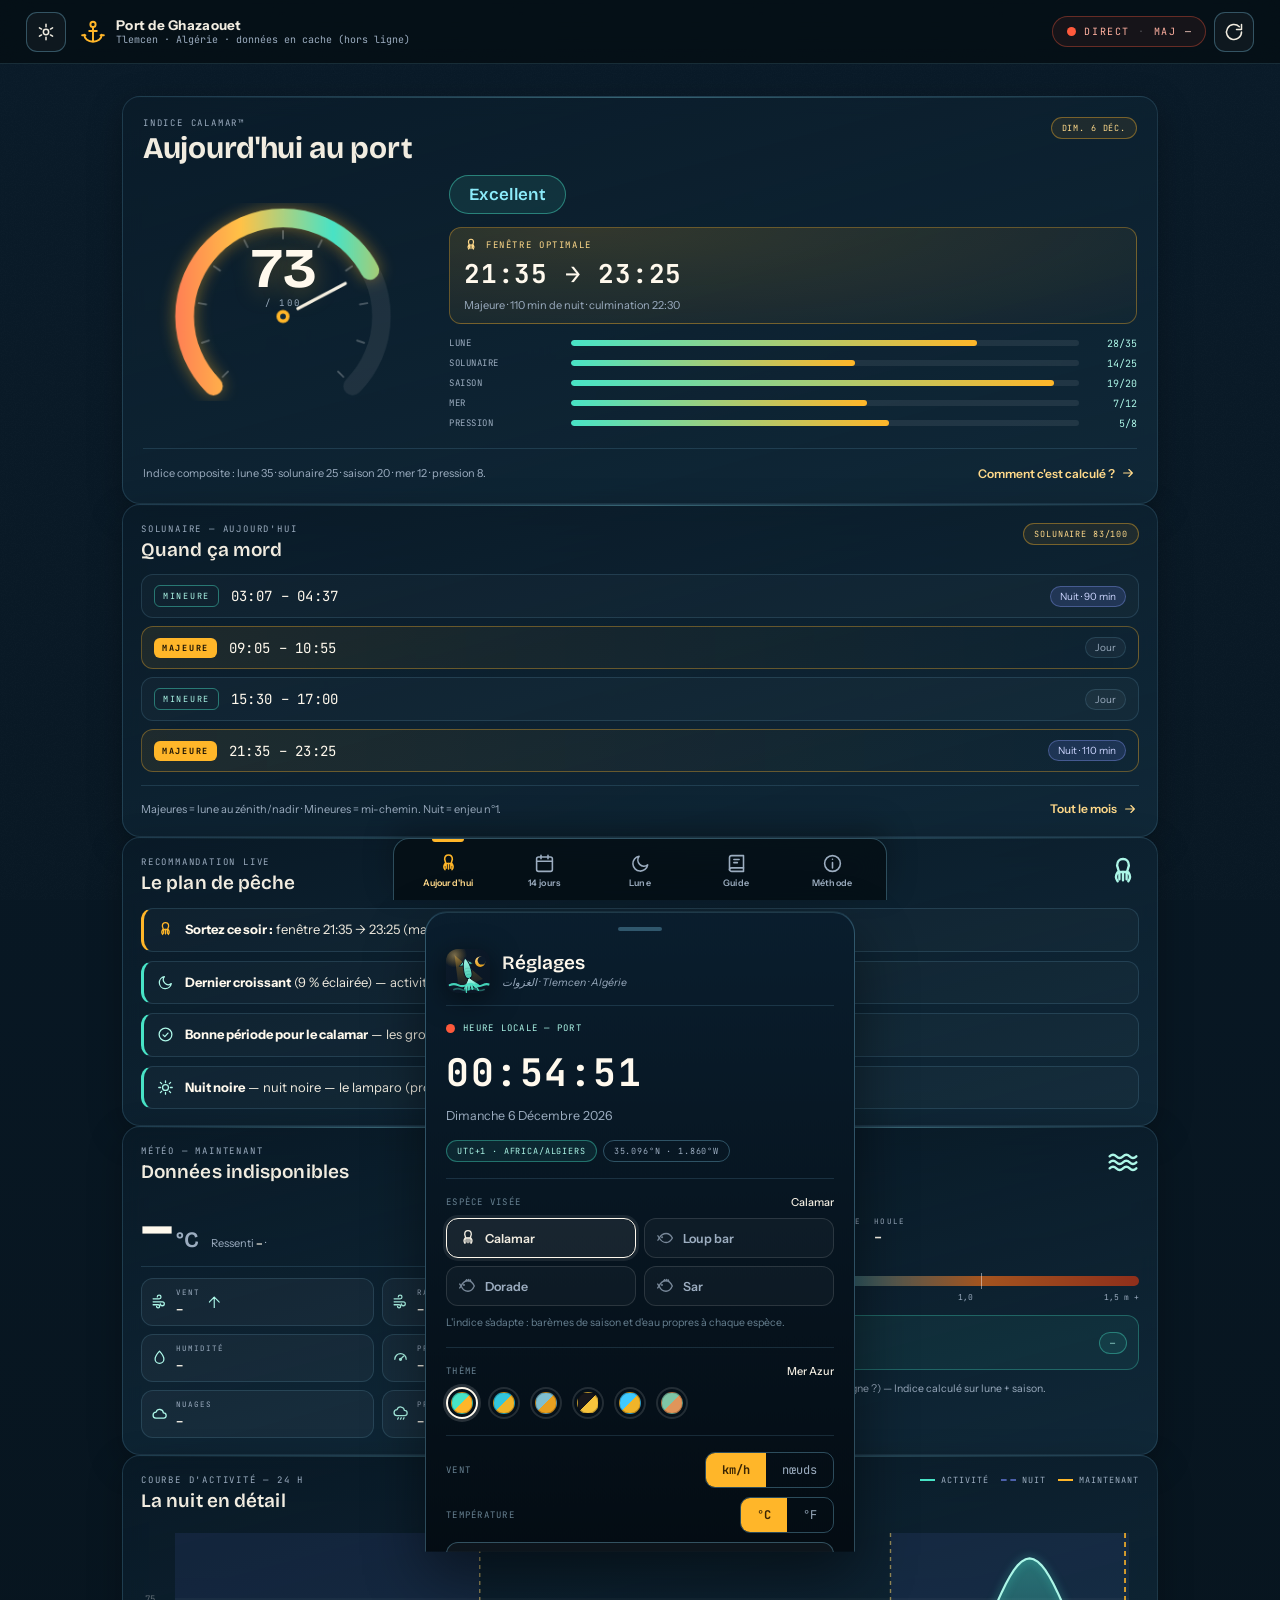
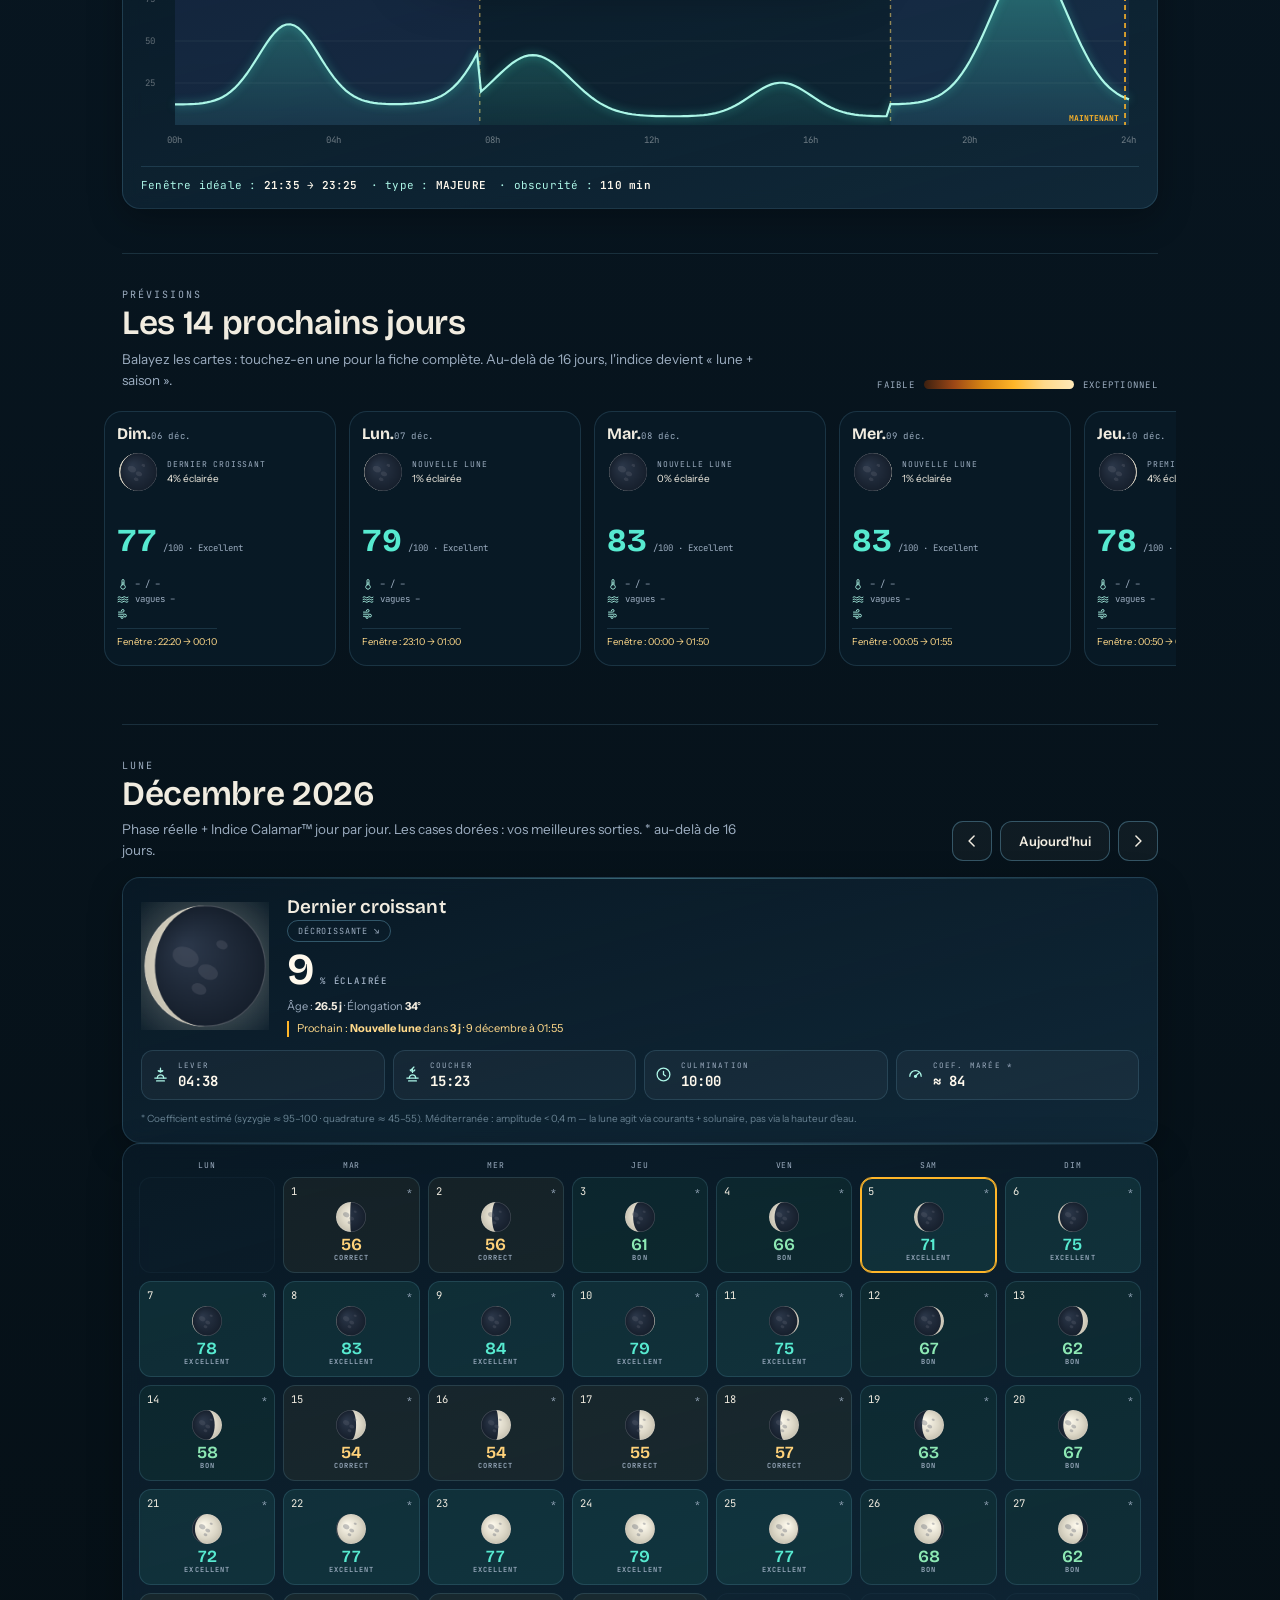
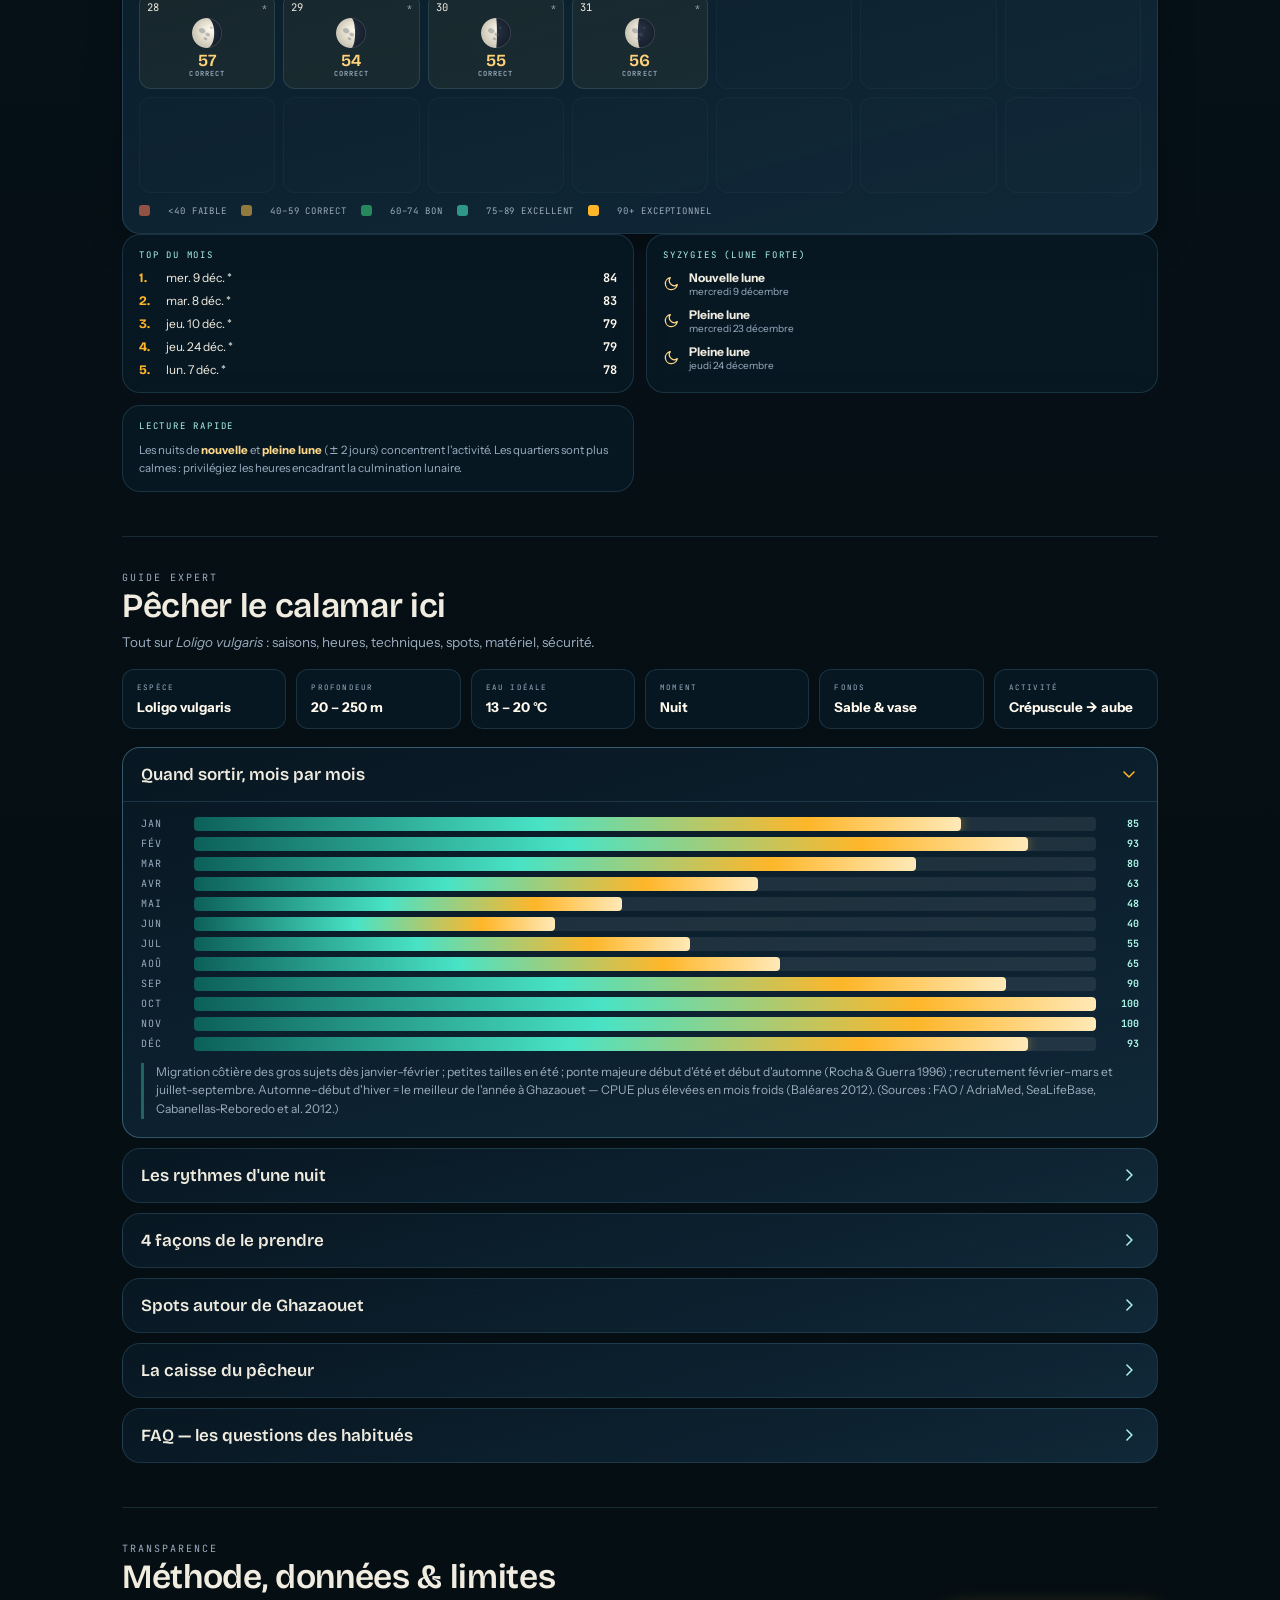
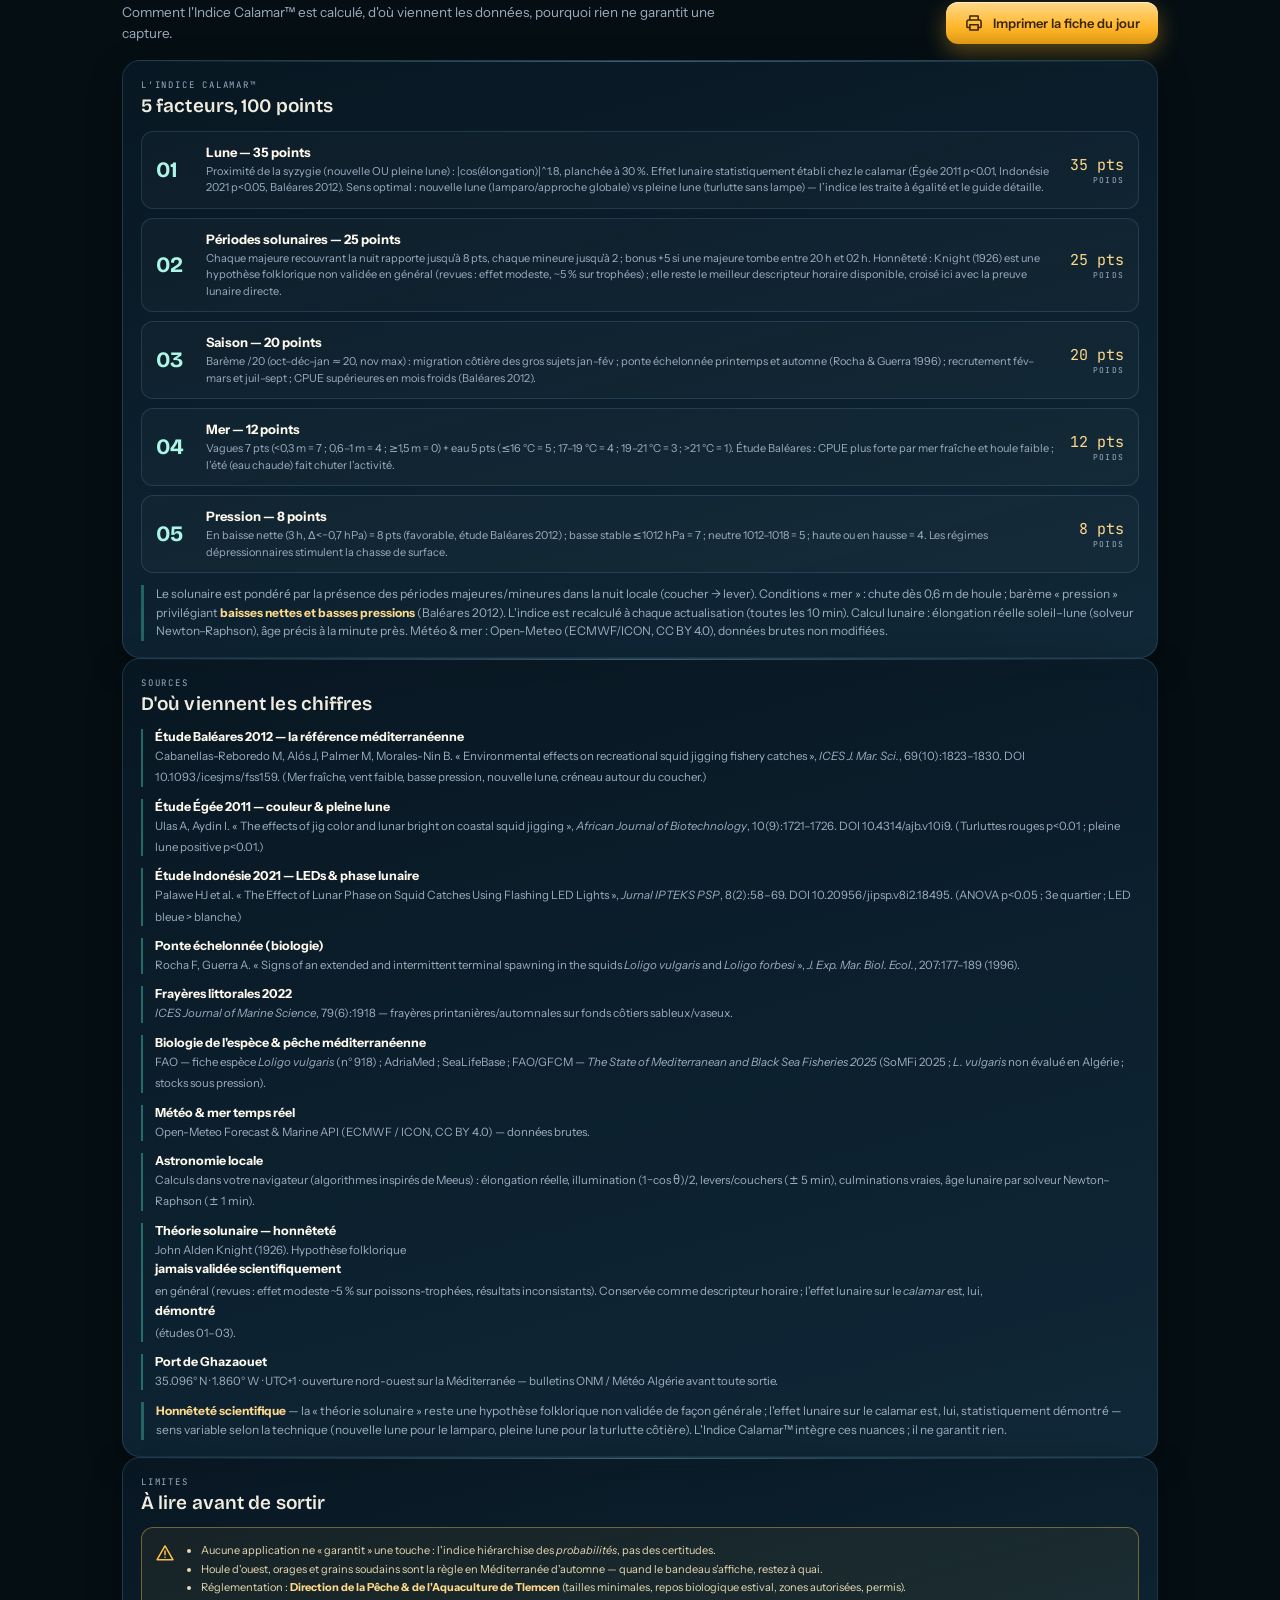
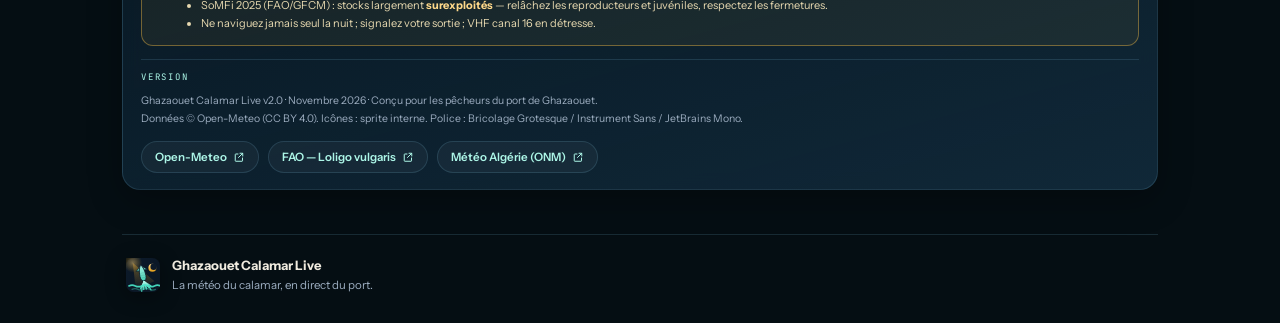
==== commit bf18ac2e: "Espèces : loup bar / dorade / sar sélectionnables + splash animé 3 s" ====
--- a/index.html
+++ b/index.html
@@ -12,9 +12,18 @@
 <link rel="preconnect" href="https://fonts.googleapis.com">
 <link rel="preconnect" href="https://fonts.gstatic.com" crossorigin>
 <link href="https://fonts.googleapis.com/css2?family=Bricolage+Grotesque:opsz,wght@12..96,600..800&family=Instrument+Sans:wght@400;500;600;700&family=JetBrains+Mono:wght@400;500;600;700&display=swap" rel="stylesheet">
-<link rel="stylesheet" href="assets/css/style.css?v=20261106a">
+<link rel="stylesheet" href="assets/css/style.css?v=20261106b">
 </head>
 <body>
+
+<!-- ═══════════ SPLASH (3 s, logo animé) ═══════════ -->
+<div class="splash" id="splash" aria-hidden="true">
+  <div class="splash-glow"></div>
+  <img class="splash-logo" src="assets/icon.svg" alt="" width="112" height="112">
+  <div class="splash-name">Ghazaouet <strong>Calamar Live</strong></div>
+  <div class="splash-tag">La météo de la pêche, en direct du port</div>
+  <div class="splash-bar"><i></i></div>
+</div>
 
 <!-- ═══════════ SPRITE D'ICÔNES (SVG, stroke = currentColor) ═══════════ -->
 <svg width="0" height="0" style="position:absolute" aria-hidden="true">
@@ -47,6 +56,8 @@
     <symbol id="i-sun" viewBox="0 0 24 24"><circle cx="12" cy="12" r="4.2"/><path d="M12 2.5v2.6M12 18.9v2.6M2.5 12h2.6M18.9 12h2.6M4.8 4.8l1.8 1.8M17.4 17.4l1.8 1.8M4.8 19.2l1.8-1.8M17.4 6.6l1.8-1.8"/></symbol>
     <symbol id="i-printer" viewBox="0 0 24 24"><path d="M7 8V3.5h10V8M7 17.5H4.5a1 1 0 0 1-1-1v-6a2 2 0 0 1 2-2h13a2 2 0 0 1 2 2v6a1 1 0 0 1-1 1H17"/><path d="M7 14h10v6.5H7z"/></symbol>
     <symbol id="i-external" viewBox="0 0 24 24"><path d="M14 4.5h5.5V10M19.5 4.5 11 13"/><path d="M10 6H5.5a1 1 0 0 0-1 1v12.5a1 1 0 0 0 1 1H18a1 1 0 0 0 1-1V14"/></symbol>
+    <symbol id="i-fish" viewBox="0 0 24 24"><path d="M3 12c2.3-3.9 5.4-6 9.2-6 3.5 0 6.3 2.2 8.3 6-2 3.8-4.8 6-8.3 6-3.8 0-6.9-2.1-9.2-6z"/><path d="M3 12 1.2 9M3 12 1.2 15"/><circle cx="6.8" cy="11" r=".5"/></symbol>
+    <symbol id="i-bream" viewBox="0 0 24 24"><path d="M2.8 12c2-4.6 5.2-7 9.2-7 3.6 0 6.4 2.5 8.4 7-2 4.5-4.8 7-8.4 7-4 0-7.2-2.4-9.2-7z"/><path d="M9.2 5.4 10 3.6M12.4 5l0-1.9M15.6 5.4l-.8-1.8"/><path d="M2.8 12 1 9.4M2.8 12 1 14.6"/><circle cx="6.6" cy="10.6" r=".5"/></symbol>
     <symbol id="i-squid" viewBox="0 0 24 24"><path d="M12 2.2c2.7 0 4.4 2.1 4.4 5L15 12H9l-1.4-4.8C7.6 4.3 9.3 2.2 12 2.2z"/><path d="M9.3 12v5.4M12 12v6.2M14.7 12v5.4M8 12.2C6.4 14.4 6.2 16.6 8 19M16 12.2c1.6 2.2 1.8 4.4 0 6.8"/></symbol>
     <symbol id="i-shield" viewBox="0 0 24 24"><path d="M12 2.8 4.5 6v6c0 4.6 3 8.4 7.5 10 4.5-1.6 7.5-5.4 7.5-10V6L12 2.8z"/><path d="m9.5 12 2 2 3.5-4"/></symbol>
     <symbol id="i-settings" viewBox="0 0 24 24"><circle cx="12" cy="12" r="3.2"/><path d="M12 2.8v3M12 18.2v3M4.1 7l2.6 1.5M17.3 15.5l2.6 1.5M4.1 17l2.6-1.5M17.3 8.5l2.6-1.5" stroke-linecap="round"/></symbol>
@@ -86,6 +97,17 @@
     <div class="side-clock-time" id="sideClock">--:--:--</div>
     <div class="side-clock-date" id="sideDate">—</div>
     <div class="side-clock-meta"><span class="chip chip-sea">UTC+1 · Africa/Algiers</span><span class="chip chip-ghost" id="mzCoord">35.096°N · 1.860°W</span></div>
+  </div>
+
+  <div class="sheet-block">
+    <div class="tp-head"><span class="tp-label">Espèce visée</span><span class="tp-name" id="spName">Calamar</span></div>
+    <div class="sp-picker" id="speciesPicker" role="group" aria-label="Espèce de pêche">
+      <button class="sp-btn is-active" data-sp="calamar"><svg class="ic"><use href="#i-squid"/></svg><span>Calamar</span></button>
+      <button class="sp-btn" data-sp="loup"><svg class="ic"><use href="#i-fish"/></svg><span>Loup bar</span></button>
+      <button class="sp-btn" data-sp="dorade"><svg class="ic"><use href="#i-bream"/></svg><span>Dorade</span></button>
+      <button class="sp-btn" data-sp="sar"><svg class="ic"><use href="#i-bream"/></svg><span>Sar</span></button>
+    </div>
+    <p class="sheet-mini" id="spHint">L'indice s'adapte : barèmes de saison et d'eau propres à chaque espèce.</p>
   </div>
 
   <div class="sheet-block">
@@ -126,7 +148,7 @@
     <div class="hero card">
       <header class="hero-head">
         <div>
-          <span class="card-kicker">Indice Calamar™</span>
+          <span class="card-kicker" id="gaugeKicker">Indice Calamar™</span>
           <h1 class="hero-title">Aujourd'hui au port</h1>
         </div>
         <span class="chip chip-gold" id="gaugeDateChip">—</span>
@@ -162,7 +184,7 @@
     </article>
 
     <article class="card pad" aria-label="Recommandations">
-      <header class="card-head"><div><span class="card-kicker">Recommandation live</span><h2 class="card-title">Le plan de pêche</h2></div><svg class="ic ic-gold wx-icon"><use href="#i-squid"/></svg></header>
+      <header class="card-head"><div><span class="card-kicker">Recommandation live</span><h2 class="card-title">Le plan de pêche</h2></div><svg class="ic ic-gold wx-icon" id="speciesIcon"><use href="#i-squid"/></svg></header>
       <ol class="reco-list" id="recoList"><li class="reco-item is-skeleton">Analyse croisée lune × météo × mer…</li></ol>
     </article>
 
@@ -421,8 +443,8 @@
   <button class="dock-btn" data-nav="methode"><svg class="ic"><use href="#i-info"/></svg><span>Méthode</span></button>
 </nav>
 
-<script src="assets/js/engine.js?v=20261106a"></script>
-<script src="assets/js/astro.js?v=20261106a"></script>
-<script src="assets/js/app.js?v=20261106a"></script>
+<script src="assets/js/engine.js?v=20261106b"></script>
+<script src="assets/js/astro.js?v=20261106b"></script>
+<script src="assets/js/app.js?v=20261106b"></script>
 </body>
 </html>
--- a/assets/css/style.css
+++ b/assets/css/style.css
@@ -808,3 +808,45 @@
   .card-foot{border-top-color:#ccc}
   .card-title,.gauge-value,.moon-illum,.wx-temp,.hero-title{color:#000 !important}
 }
+
+/* ═══════════ SÉLECTEUR D'ESPÈCE ═══════════ */
+.sp-picker{display:grid;grid-template-columns:1fr 1fr;gap:8px}
+.sp-btn{display:flex;align-items:center;gap:8px;padding:10px 12px;border-radius:12px;border:1.5px solid rgba(255,255,255,.12);background:rgba(255,255,255,.03);color:var(--muted);font:inherit;font-size:12.5px;font-weight:600;cursor:pointer;transition:border-color .15s,color .15s,background .15s,transform .15s}
+.sp-btn .ic{width:18px;height:18px;flex:none;opacity:.75}
+.sp-btn:hover{transform:translateY(-1px);border-color:rgba(255,255,255,.25);color:var(--text)}
+.sp-btn.is-active{border-color:var(--strong);color:var(--text);background:rgba(255,255,255,.07);box-shadow:0 0 0 3px rgba(255,255,255,.08)}
+.sp-btn.is-active .ic{opacity:1}
+.sheet-mini{font-size:10.5px;line-height:1.55;color:var(--muted-2);margin:0}
+html[data-theme="clair"] .sp-btn{border-color:rgba(18,58,78,.22)}
+html[data-theme="clair"] .sp-btn.is-active{border-color:#13303c;box-shadow:0 0 0 3px rgba(18,58,78,.12)}
+html[data-theme="clair"] .sp-btn:hover{border-color:rgba(18,58,78,.4)}
+
+/* ═══════════ SPLASH — 3 s de logo animé ═══════════ */
+.splash{position:fixed;inset:0;z-index:100;display:flex;flex-direction:column;align-items:center;justify-content:center;gap:16px;
+  background:radial-gradient(120% 90% at 50% 8%, #0b2530 0%, #061420 48%, #03090f 100%);
+  opacity:1;transition:opacity .5s ease}
+.splash.is-done{opacity:0;pointer-events:none}
+body.splash-on{overflow:hidden}
+.splash-glow{position:absolute;top:50%;left:50%;width:340px;height:340px;transform:translate(-50%,-58%);border-radius:50%;
+  background:radial-gradient(circle, rgba(72,227,198,.16) 0%, rgba(255,182,41,.07) 42%, transparent 70%);
+  filter:blur(6px);animation:splash-glow 3s ease-in-out both}
+.splash-logo{width:112px;height:112px;position:relative;
+  filter:drop-shadow(0 0 26px rgba(72,227,198,.55));
+  animation:splash-pop .85s cubic-bezier(.2,1.35,.4,1) both}
+.splash-name{position:relative;font-size:19px;font-weight:400;letter-spacing:.02em;color:#eaf4f6;
+  opacity:0;animation:splash-up .6s ease .55s forwards}
+.splash-name strong{font-weight:750;color:#48E3C6}
+.splash-tag{position:relative;font-size:11px;letter-spacing:.16em;text-transform:uppercase;color:rgba(220,238,242,.55);
+  opacity:0;animation:splash-up .6s ease .85s forwards}
+.splash-bar{position:relative;width:150px;height:2px;border-radius:2px;background:rgba(255,255,255,.1);overflow:hidden;
+  opacity:0;animation:splash-up .5s ease 1s forwards}
+.splash-bar i{display:block;height:100%;width:100%;border-radius:2px;transform-origin:left;transform:scaleX(0);
+  background:linear-gradient(90deg,#48E3C6,#FFB629);animation:splash-fill 2.3s cubic-bezier(.3,.1,.3,1) .55s forwards}
+@keyframes splash-pop{0%{transform:scale(.55) rotate(-9deg);opacity:0}60%{transform:scale(1.07) rotate(2deg);opacity:1}100%{transform:scale(1) rotate(0)}}
+@keyframes splash-glow{0%{opacity:0;transform:translate(-50%,-58%) scale(.5)}35%{opacity:1}70%{opacity:.55}100%{opacity:.75;transform:translate(-50%,-58%) scale(1.12)}}
+@keyframes splash-up{from{opacity:0;transform:translateY(10px)}to{opacity:1;transform:translateY(0)}}
+@keyframes splash-fill{to{transform:scaleX(1)}}
+@media (prefers-reduced-motion: reduce){
+  .splash{display:none}
+  body.splash-on{overflow:auto}
+}
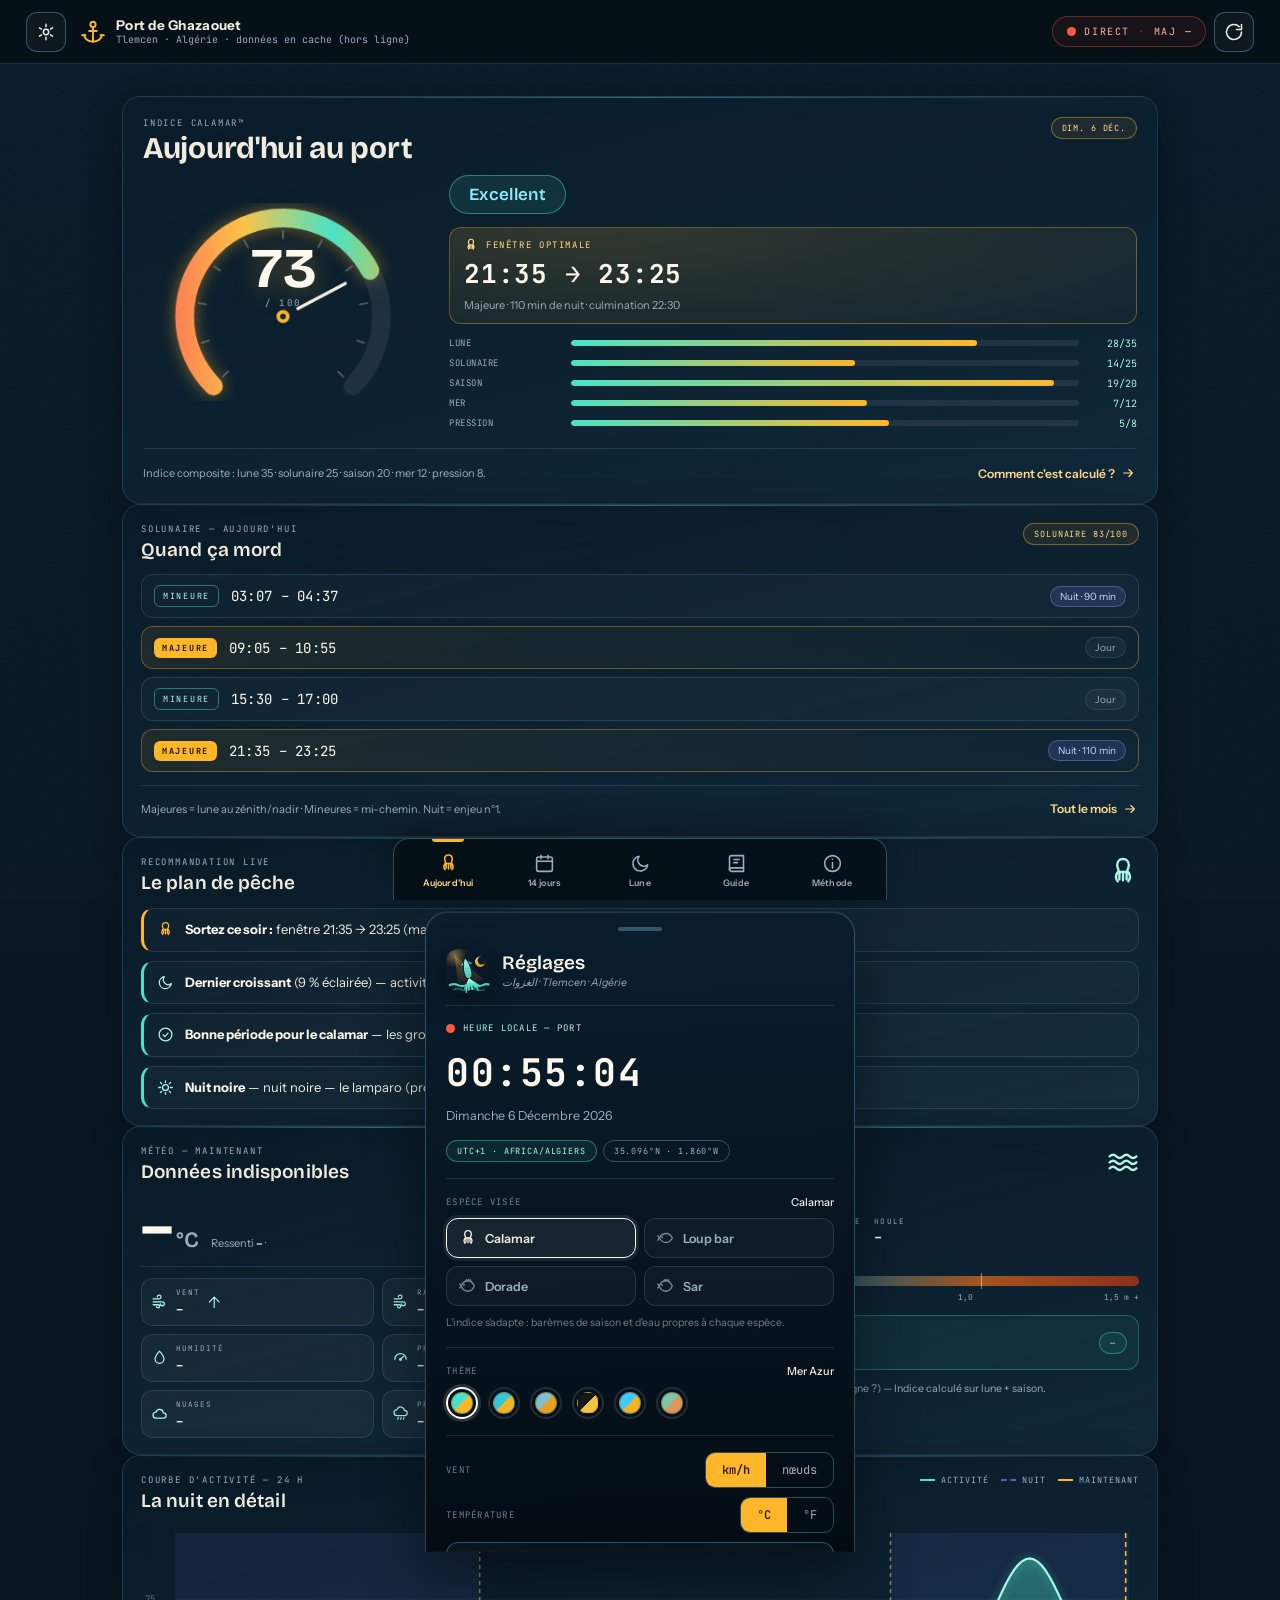
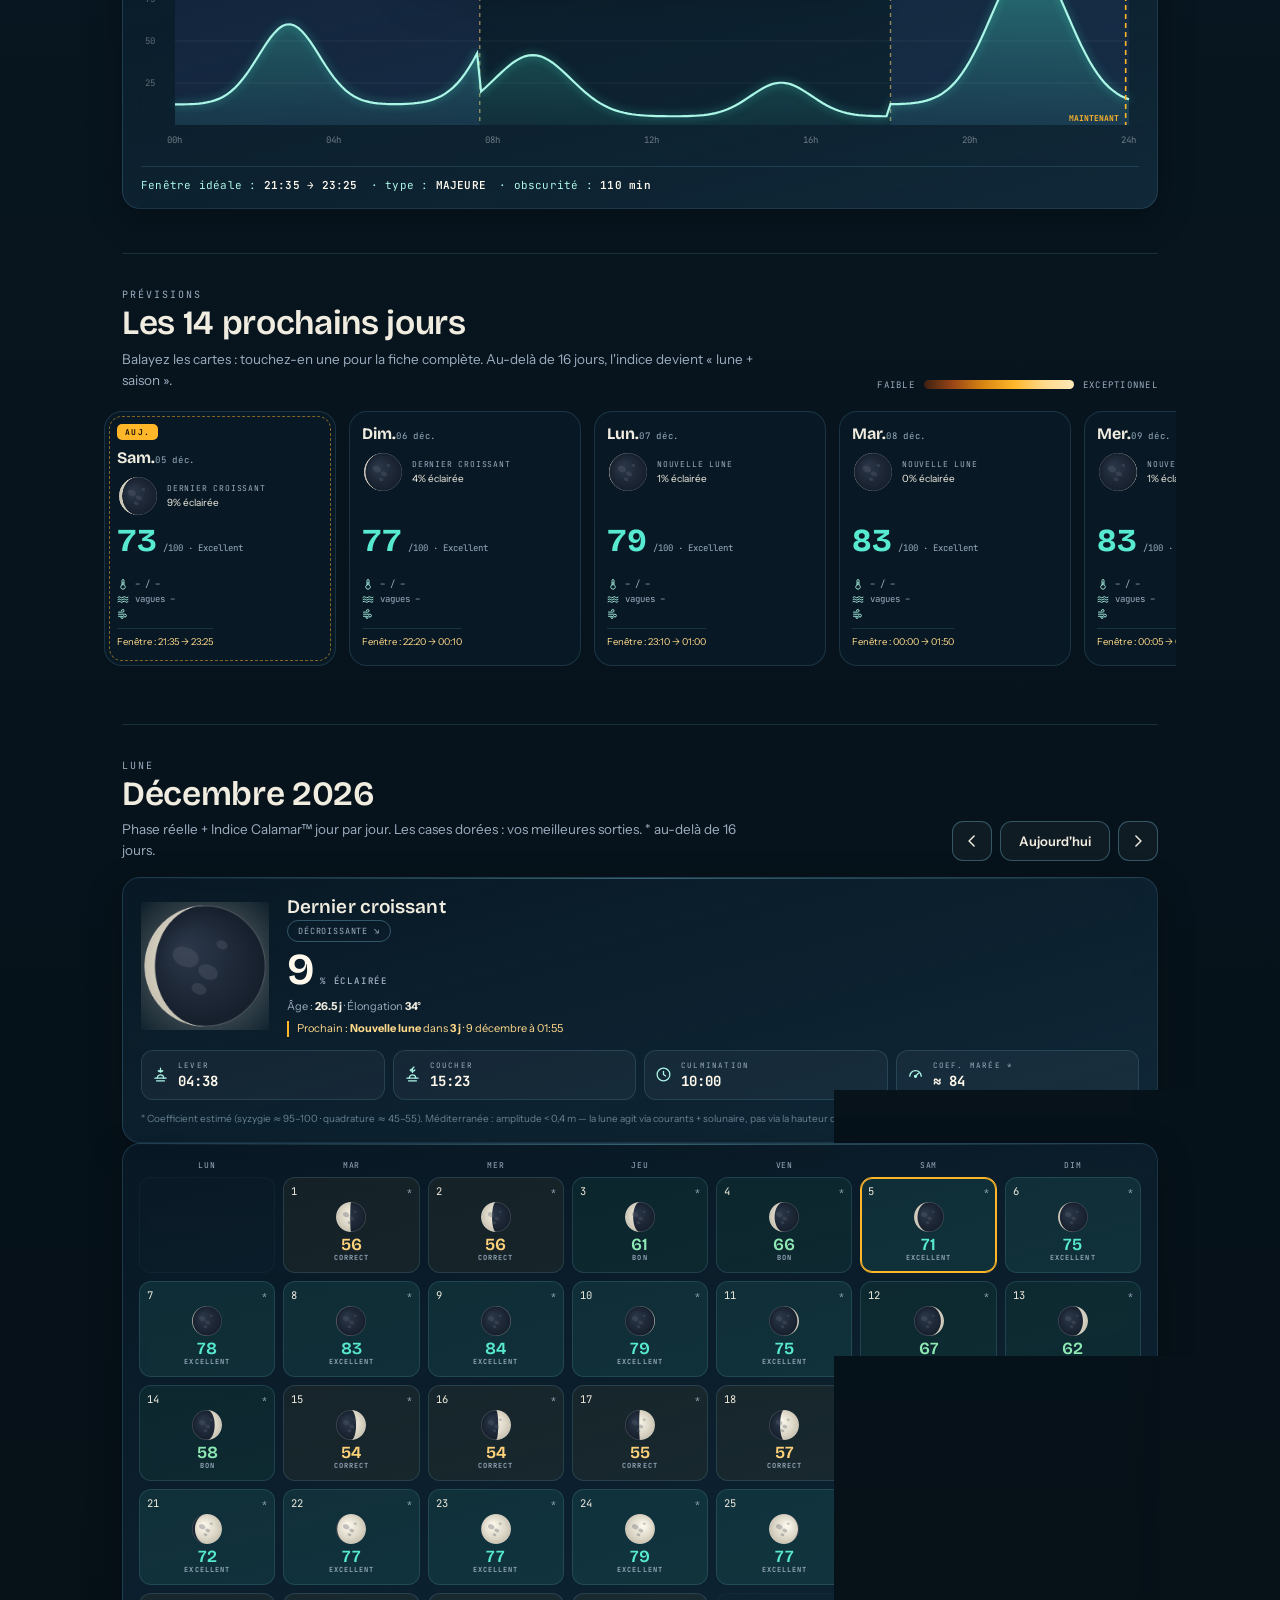
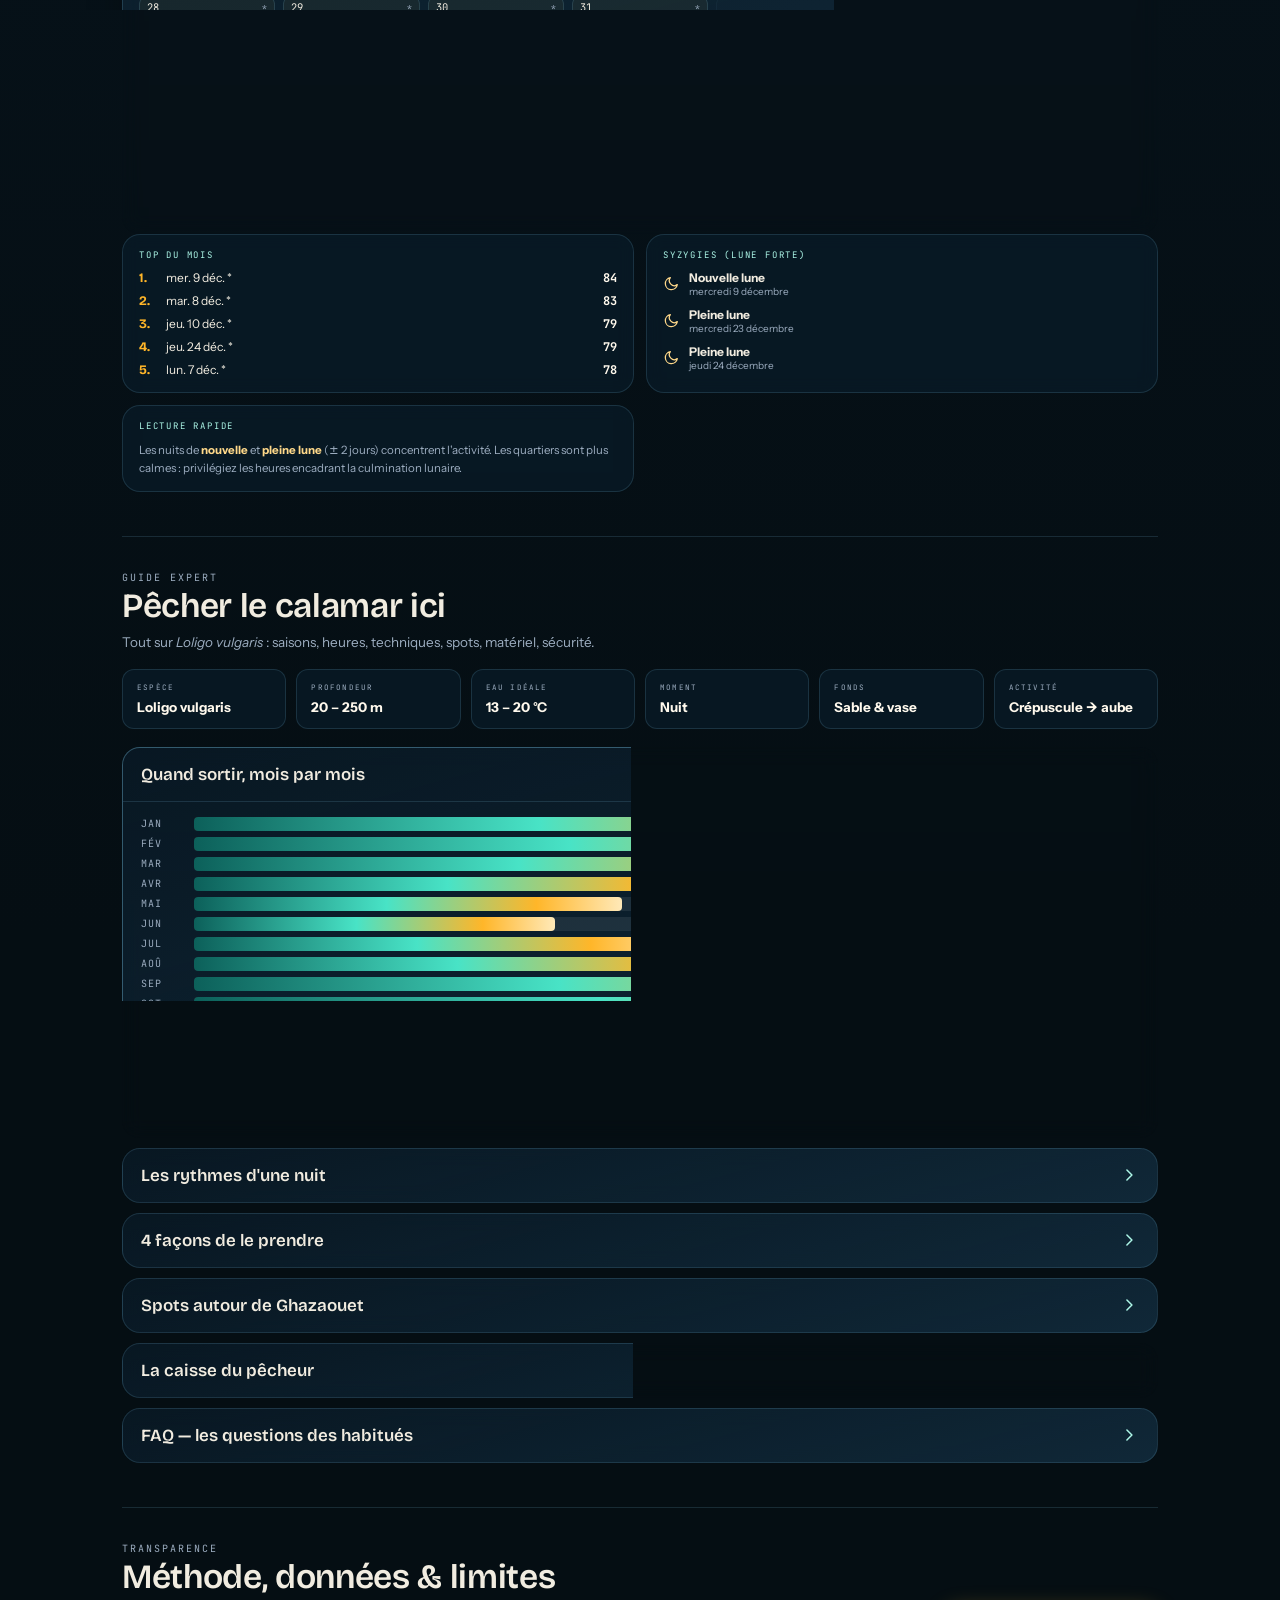
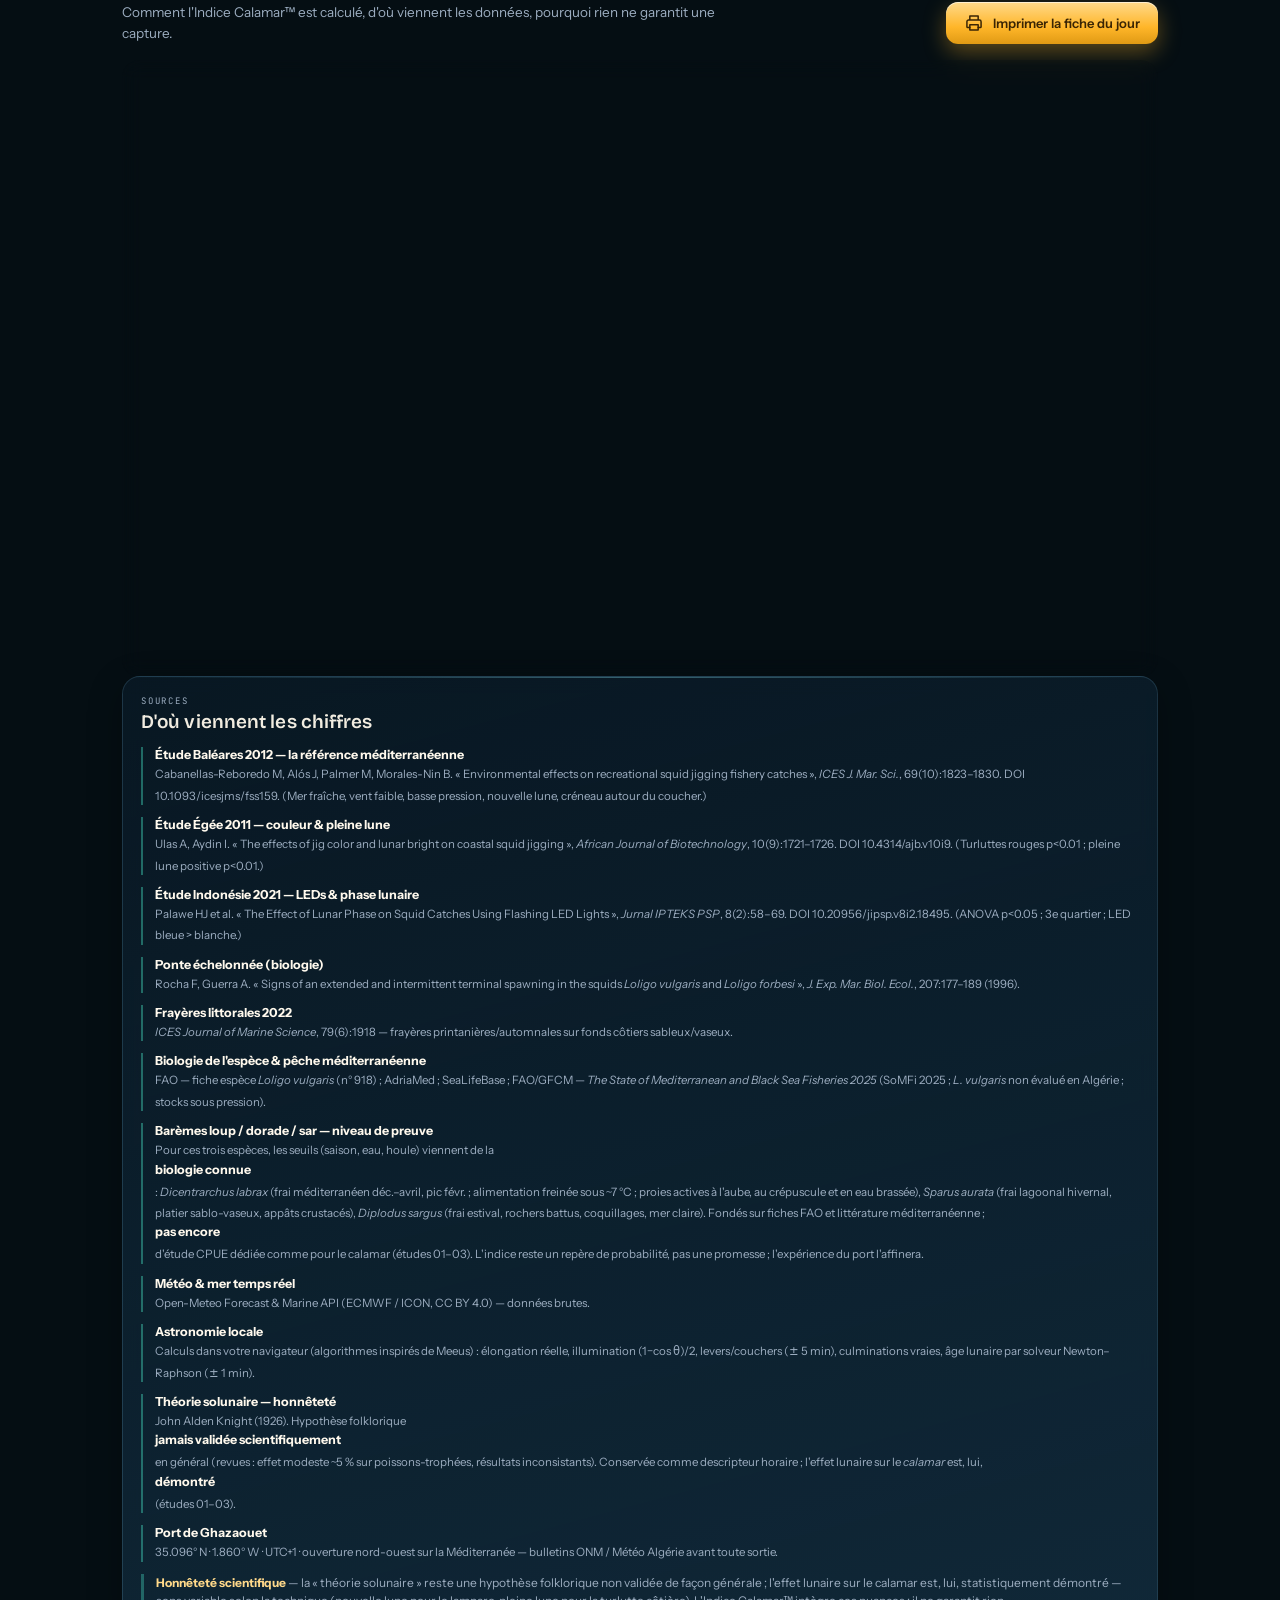
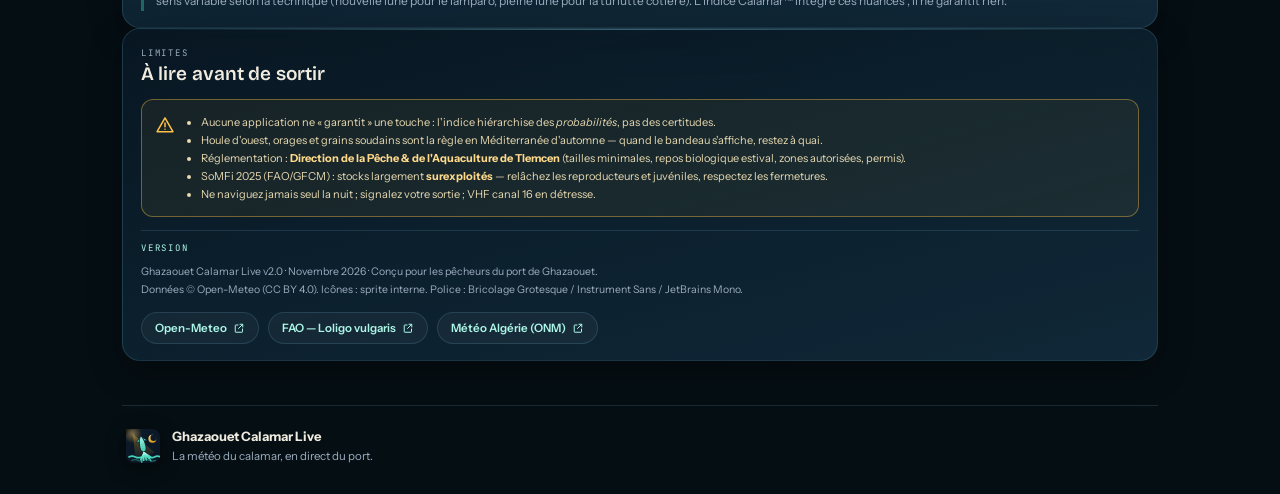
==== commit 4a27f609: "Méthode : niveau de preuve honnête des barèmes loup / dorade / sar" ====
--- a/index.html
+++ b/index.html
@@ -388,7 +388,7 @@
     <article class="card pad">
       <header class="card-head"><div><span class="card-kicker">L'Indice Calamar™</span><h3 class="card-title">5 facteurs, 100 points</h3></div></header>
       <ol class="method-list" id="methodList"></ol>
-      <p class="note">Le solunaire est pondéré par la présence des périodes majeures/mineures dans la nuit locale (coucher → lever). Conditions « mer » : chute dès 0,6 m de houle ; barème « pression » privilégiant <strong>baisses nettes et basses pressions</strong> (Baléares 2012). L'indice est recalculé à chaque actualisation (toutes les 10 min). Calcul lunaire : élongation réelle soleil–lune (solveur Newton–Raphson), âge précis à la minute près. Météo &amp; mer : Open-Meteo (ECMWF/ICON, CC BY 4.0), données brutes non modifiées.</p>
+      <p class="note">Le solunaire est pondéré par la présence des périodes majeures/mineures dans la nuit locale (coucher → lever). Conditions « mer » : chute dès 0,6 m de houle ; barème « pression » privilégiant <strong>baisses nettes et basses pressions</strong> (Baléares 2012). Pour le loup bar, la dorade et le sar, les seuils (saison, eau, houle) suivent la <strong>biologie de l'espèce</strong> et se calibreront avec le retour des pêcheurs — voir le niveau de preuve ci-dessous. L'indice est recalculé à chaque actualisation (toutes les 10 min). Calcul lunaire : élongation réelle soleil–lune (solveur Newton–Raphson), âge précis à la minute près. Météo &amp; mer : Open-Meteo (ECMWF/ICON, CC BY 4.0), données brutes non modifiées.</p>
     </article>
 
     <article class="card pad">
@@ -400,6 +400,7 @@
         <li><strong>Ponte échelonnée (biologie)</strong><span>Rocha F, Guerra A. « Signs of an extended and intermittent terminal spawning in the squids <em>Loligo vulgaris</em> and <em>Loligo forbesi</em> », <em>J. Exp. Mar. Biol. Ecol.</em>, 207:177–189 (1996).</span></li>
         <li><strong>Frayères littorales 2022</strong><span><em>ICES Journal of Marine Science</em>, 79(6):1918 — frayères printanières/automnales sur fonds côtiers sableux/vaseux.</span></li>
         <li><strong>Biologie de l'espèce &amp; pêche méditerranéenne</strong><span>FAO — fiche espèce <em>Loligo vulgaris</em> (n° 918) ; AdriaMed ; SeaLifeBase ; FAO/GFCM — <em>The State of Mediterranean and Black Sea Fisheries 2025</em> (SoMFi 2025 ; <em>L. vulgaris</em> non évalué en Algérie ; stocks sous pression).</span></li>
+        <li><strong>Barèmes loup / dorade / sar — niveau de preuve</strong><span>Pour ces trois espèces, les seuils (saison, eau, houle) viennent de la <strong>biologie connue</strong> : <em>Dicentrarchus labrax</em> (frai méditerranéen déc.–avril, pic févr. ; alimentation freinée sous ~7 °C ; proies actives à l'aube, au crépuscule et en eau brassée), <em>Sparus aurata</em> (frai lagoonal hivernal, platier sablo-vaseux, appâts crustacés), <em>Diplodus sargus</em> (frai estival, rochers battus, coquillages, mer claire). Fondés sur fiches FAO et littérature méditerranéenne ; <strong>pas encore</strong> d'étude CPUE dédiée comme pour le calamar (études 01–03). L'indice reste un repère de probabilité, pas une promesse ; l'expérience du port l'affinera.</span></li>
         <li><strong>Météo &amp; mer temps réel</strong><span>Open-Meteo Forecast &amp; Marine API (ECMWF / ICON, CC BY 4.0) — données brutes.</span></li>
         <li><strong>Astronomie locale</strong><span>Calculs dans votre navigateur (algorithmes inspirés de Meeus) : élongation réelle, illumination (1−cos θ)/2, levers/couchers (± 5 min), culminations vraies, âge lunaire par solveur Newton–Raphson (± 1 min).</span></li>
         <li><strong>Théorie solunaire — honnêteté</strong><span>John Alden Knight (1926). Hypothèse folklorique <strong>jamais validée scientifiquement</strong> en général (revues : effet modeste ~5 % sur poissons-trophées, résultats inconsistants). Conservée comme descripteur horaire ; l'effet lunaire sur le <em>calamar</em> est, lui, <strong>démontré</strong> (études 01–03).</span></li>
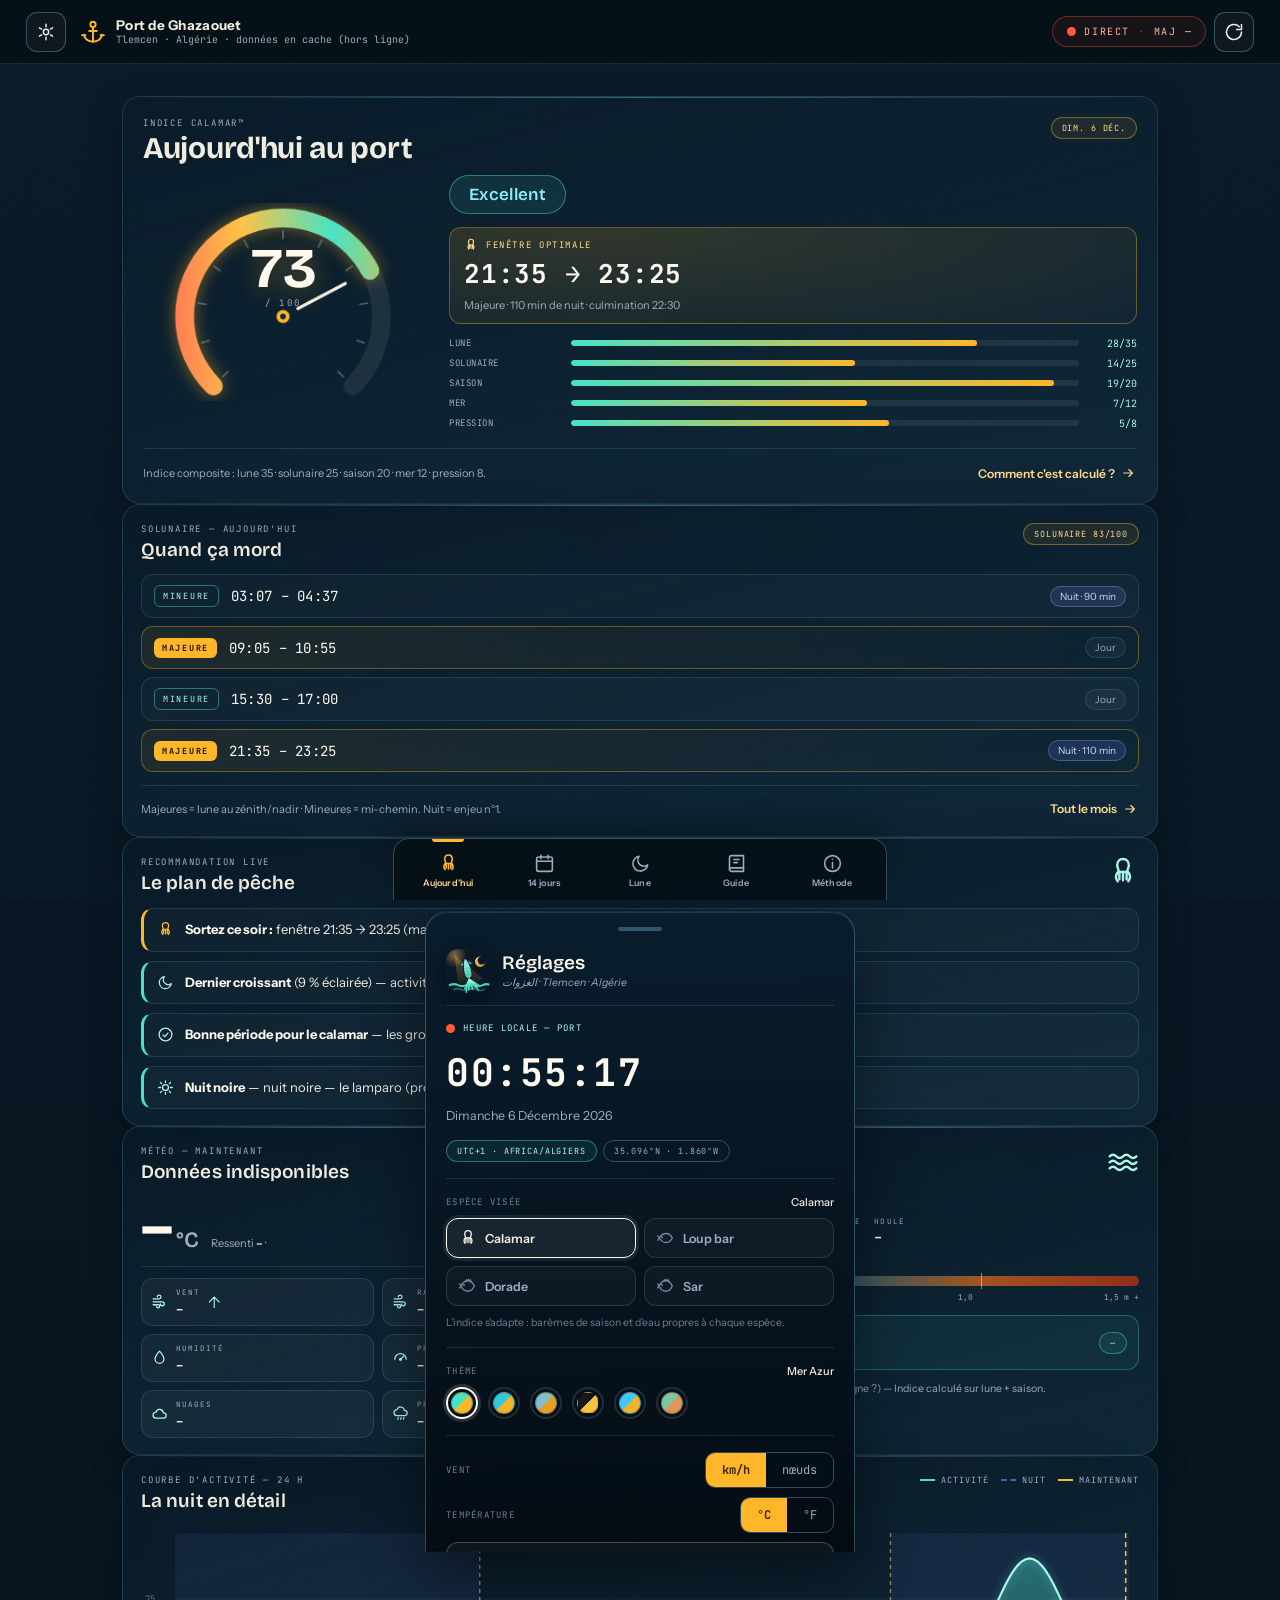
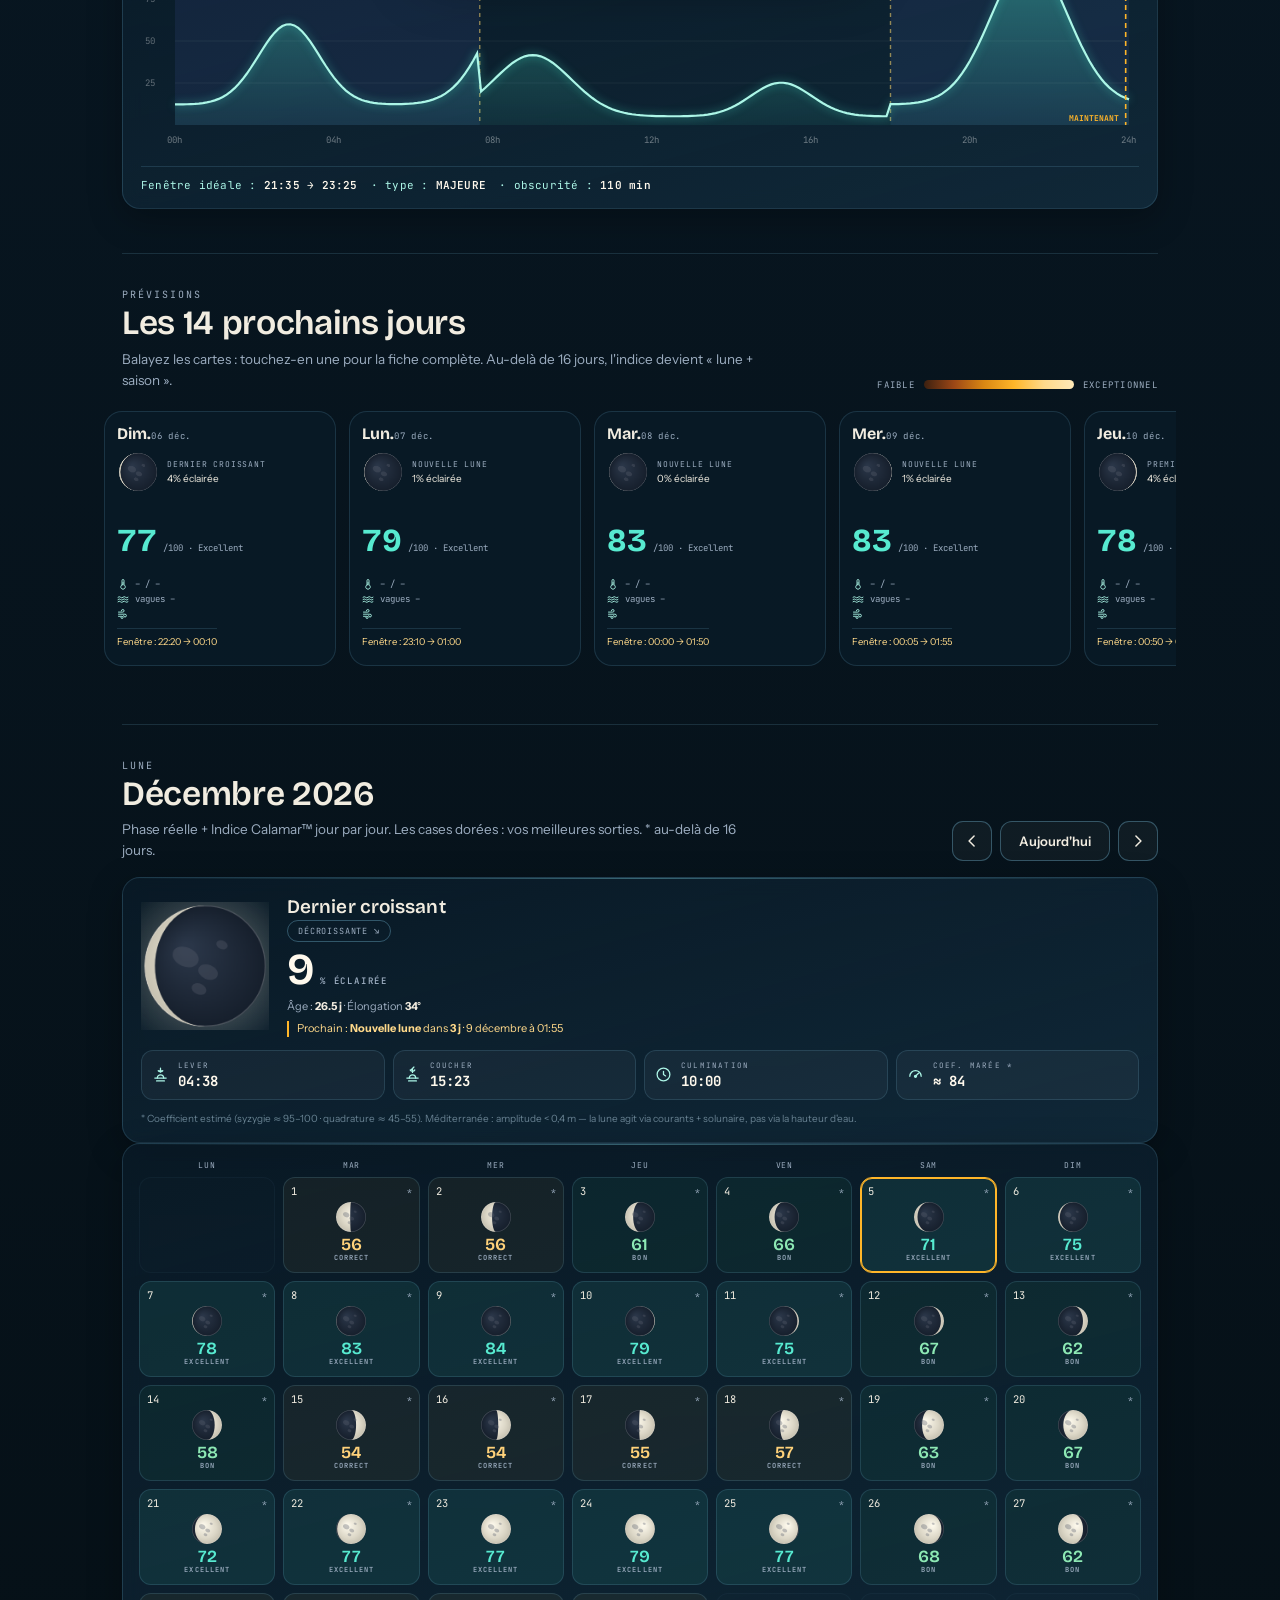
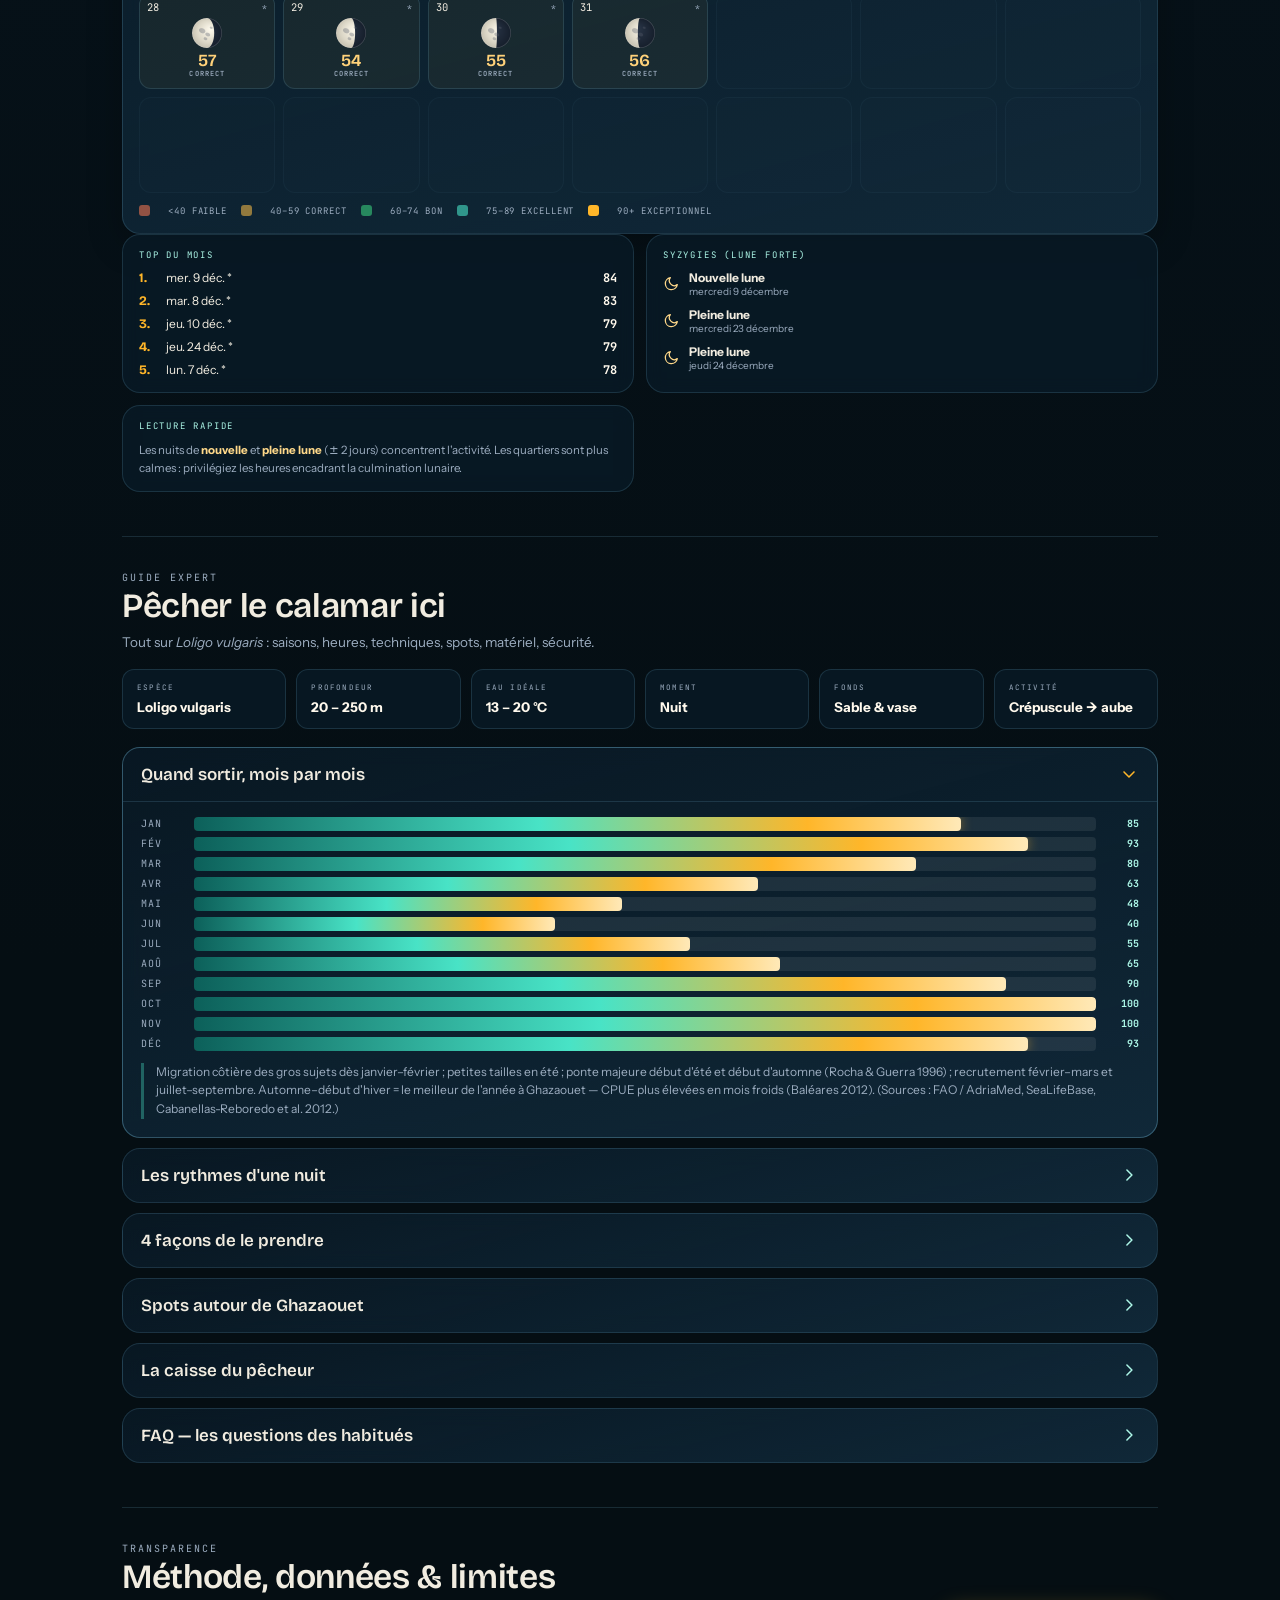
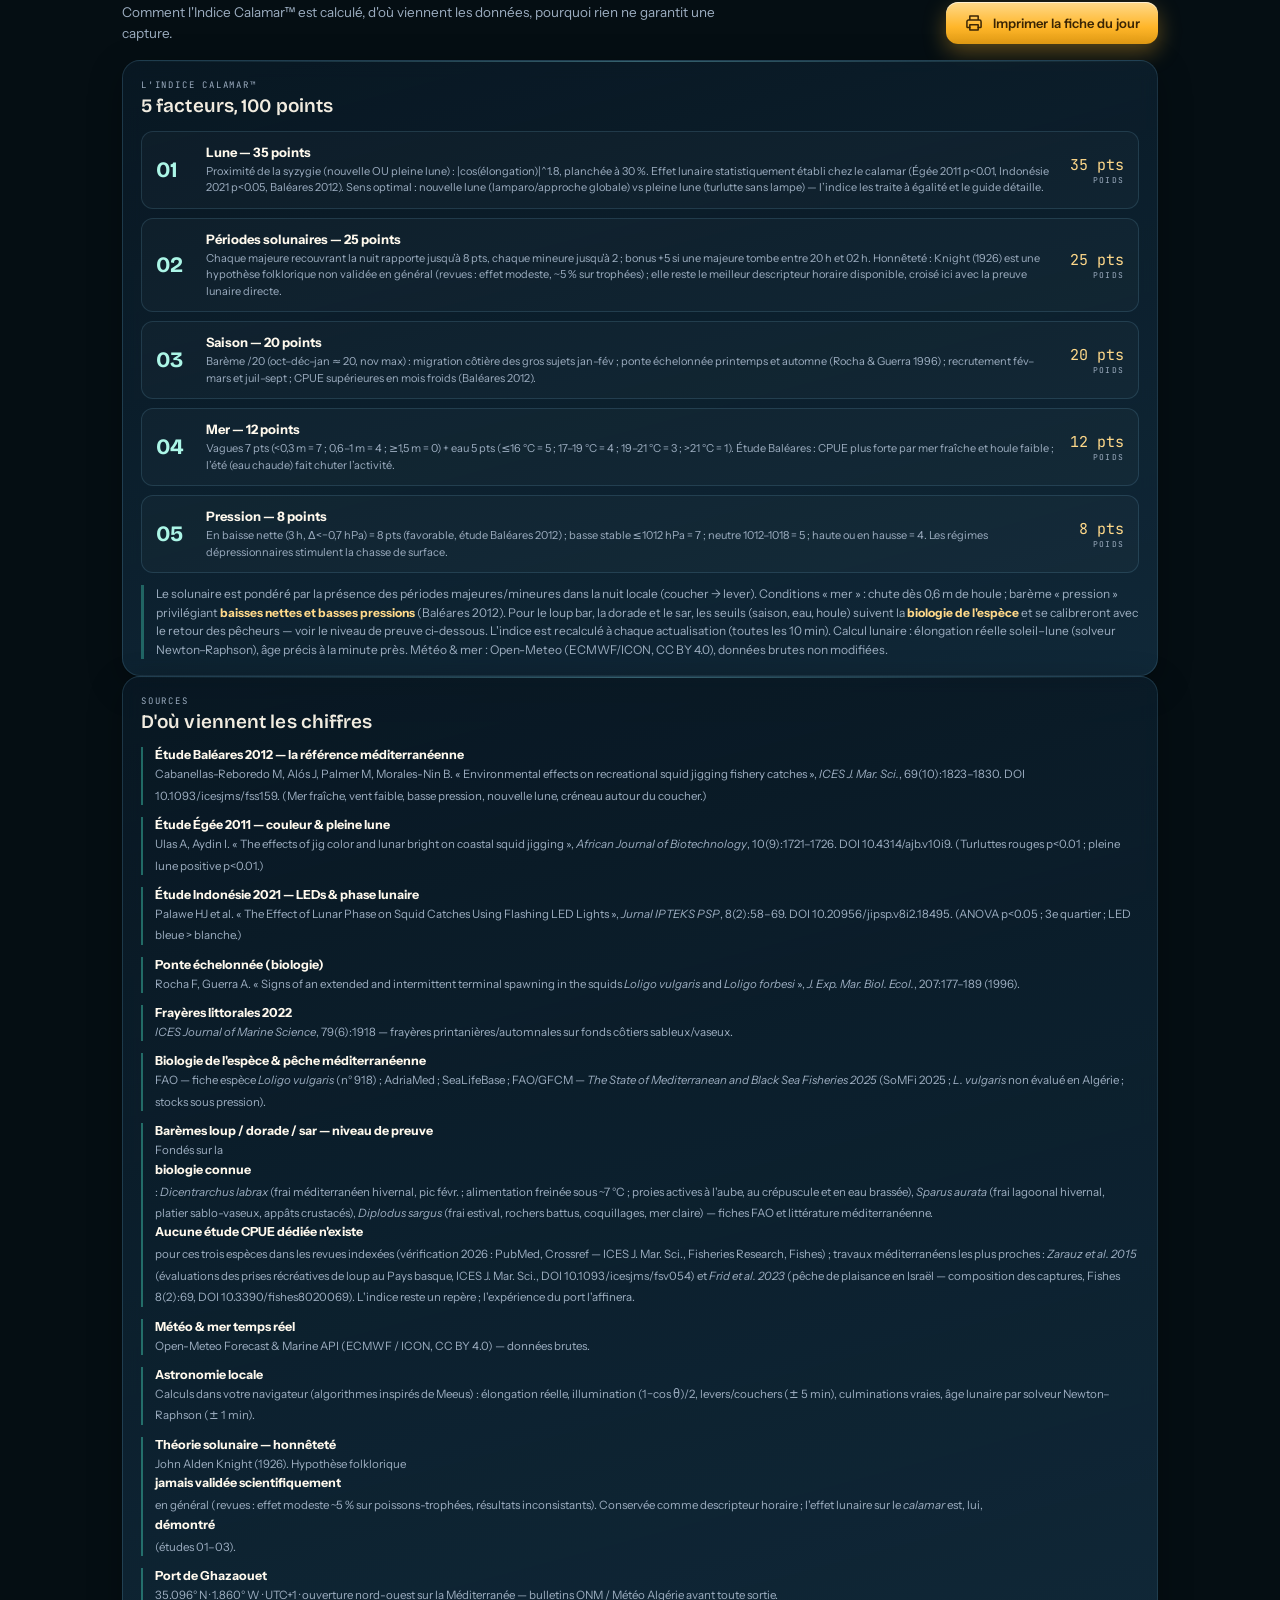
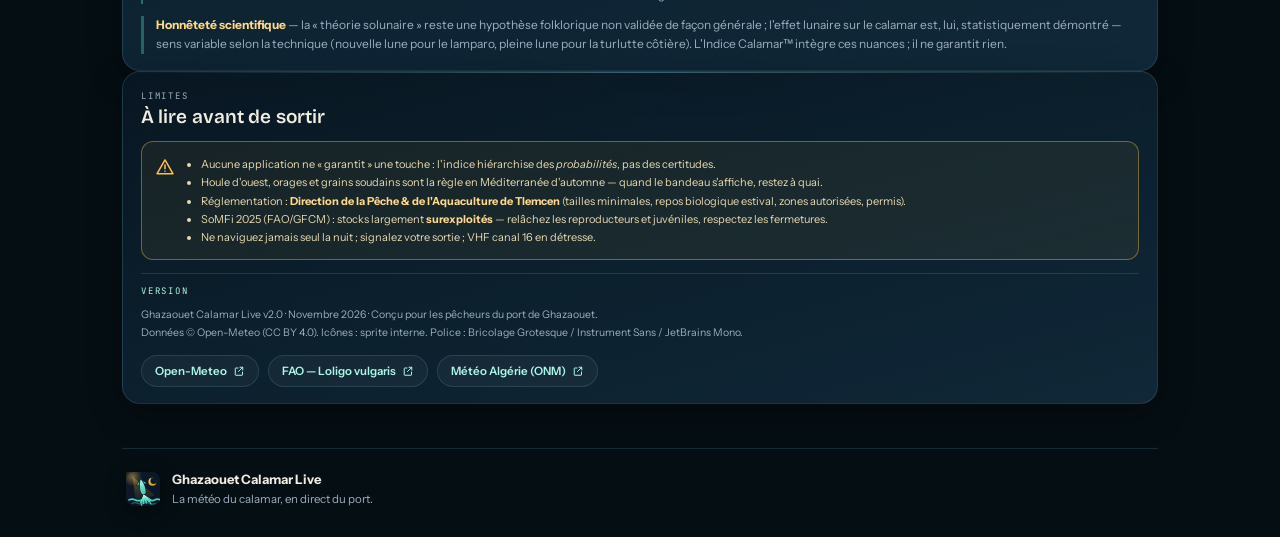
==== commit 9f571405: "Méthode : références vérifiées 2020+, absence de CPUE bar/dorade/sar" ====
--- a/index.html
+++ b/index.html
@@ -400,7 +400,7 @@
         <li><strong>Ponte échelonnée (biologie)</strong><span>Rocha F, Guerra A. « Signs of an extended and intermittent terminal spawning in the squids <em>Loligo vulgaris</em> and <em>Loligo forbesi</em> », <em>J. Exp. Mar. Biol. Ecol.</em>, 207:177–189 (1996).</span></li>
         <li><strong>Frayères littorales 2022</strong><span><em>ICES Journal of Marine Science</em>, 79(6):1918 — frayères printanières/automnales sur fonds côtiers sableux/vaseux.</span></li>
         <li><strong>Biologie de l'espèce &amp; pêche méditerranéenne</strong><span>FAO — fiche espèce <em>Loligo vulgaris</em> (n° 918) ; AdriaMed ; SeaLifeBase ; FAO/GFCM — <em>The State of Mediterranean and Black Sea Fisheries 2025</em> (SoMFi 2025 ; <em>L. vulgaris</em> non évalué en Algérie ; stocks sous pression).</span></li>
-        <li><strong>Barèmes loup / dorade / sar — niveau de preuve</strong><span>Pour ces trois espèces, les seuils (saison, eau, houle) viennent de la <strong>biologie connue</strong> : <em>Dicentrarchus labrax</em> (frai méditerranéen déc.–avril, pic févr. ; alimentation freinée sous ~7 °C ; proies actives à l'aube, au crépuscule et en eau brassée), <em>Sparus aurata</em> (frai lagoonal hivernal, platier sablo-vaseux, appâts crustacés), <em>Diplodus sargus</em> (frai estival, rochers battus, coquillages, mer claire). Fondés sur fiches FAO et littérature méditerranéenne ; <strong>pas encore</strong> d'étude CPUE dédiée comme pour le calamar (études 01–03). L'indice reste un repère de probabilité, pas une promesse ; l'expérience du port l'affinera.</span></li>
+        <li><strong>Barèmes loup / dorade / sar — niveau de preuve</strong><span>Fondés sur la <strong>biologie connue</strong> : <em>Dicentrarchus labrax</em> (frai méditerranéen hivernal, pic févr. ; alimentation freinée sous ~7 °C ; proies actives à l'aube, au crépuscule et en eau brassée), <em>Sparus aurata</em> (frai lagoonal hivernal, platier sablo-vaseux, appâts crustacés), <em>Diplodus sargus</em> (frai estival, rochers battus, coquillages, mer claire) — fiches FAO et littérature méditerranéenne. <strong>Aucune étude CPUE dédiée n'existe</strong> pour ces trois espèces dans les revues indexées (vérification 2026 : PubMed, Crossref — ICES J. Mar. Sci., Fisheries Research, Fishes) ; travaux méditerranéens les plus proches : <em>Zarauz et al. 2015</em> (évaluations des prises récréatives de loup au Pays basque, ICES J. Mar. Sci., DOI 10.1093/icesjms/fsv054) et <em>Frid et al. 2023</em> (pêche de plaisance en Israël — composition des captures, Fishes 8(2):69, DOI 10.3390/fishes8020069). L'indice reste un repère ; l'expérience du port l'affinera.</span></li>
         <li><strong>Météo &amp; mer temps réel</strong><span>Open-Meteo Forecast &amp; Marine API (ECMWF / ICON, CC BY 4.0) — données brutes.</span></li>
         <li><strong>Astronomie locale</strong><span>Calculs dans votre navigateur (algorithmes inspirés de Meeus) : élongation réelle, illumination (1−cos θ)/2, levers/couchers (± 5 min), culminations vraies, âge lunaire par solveur Newton–Raphson (± 1 min).</span></li>
         <li><strong>Théorie solunaire — honnêteté</strong><span>John Alden Knight (1926). Hypothèse folklorique <strong>jamais validée scientifiquement</strong> en général (revues : effet modeste ~5 % sur poissons-trophées, résultats inconsistants). Conservée comme descripteur horaire ; l'effet lunaire sur le <em>calamar</em> est, lui, <strong>démontré</strong> (études 01–03).</span></li>
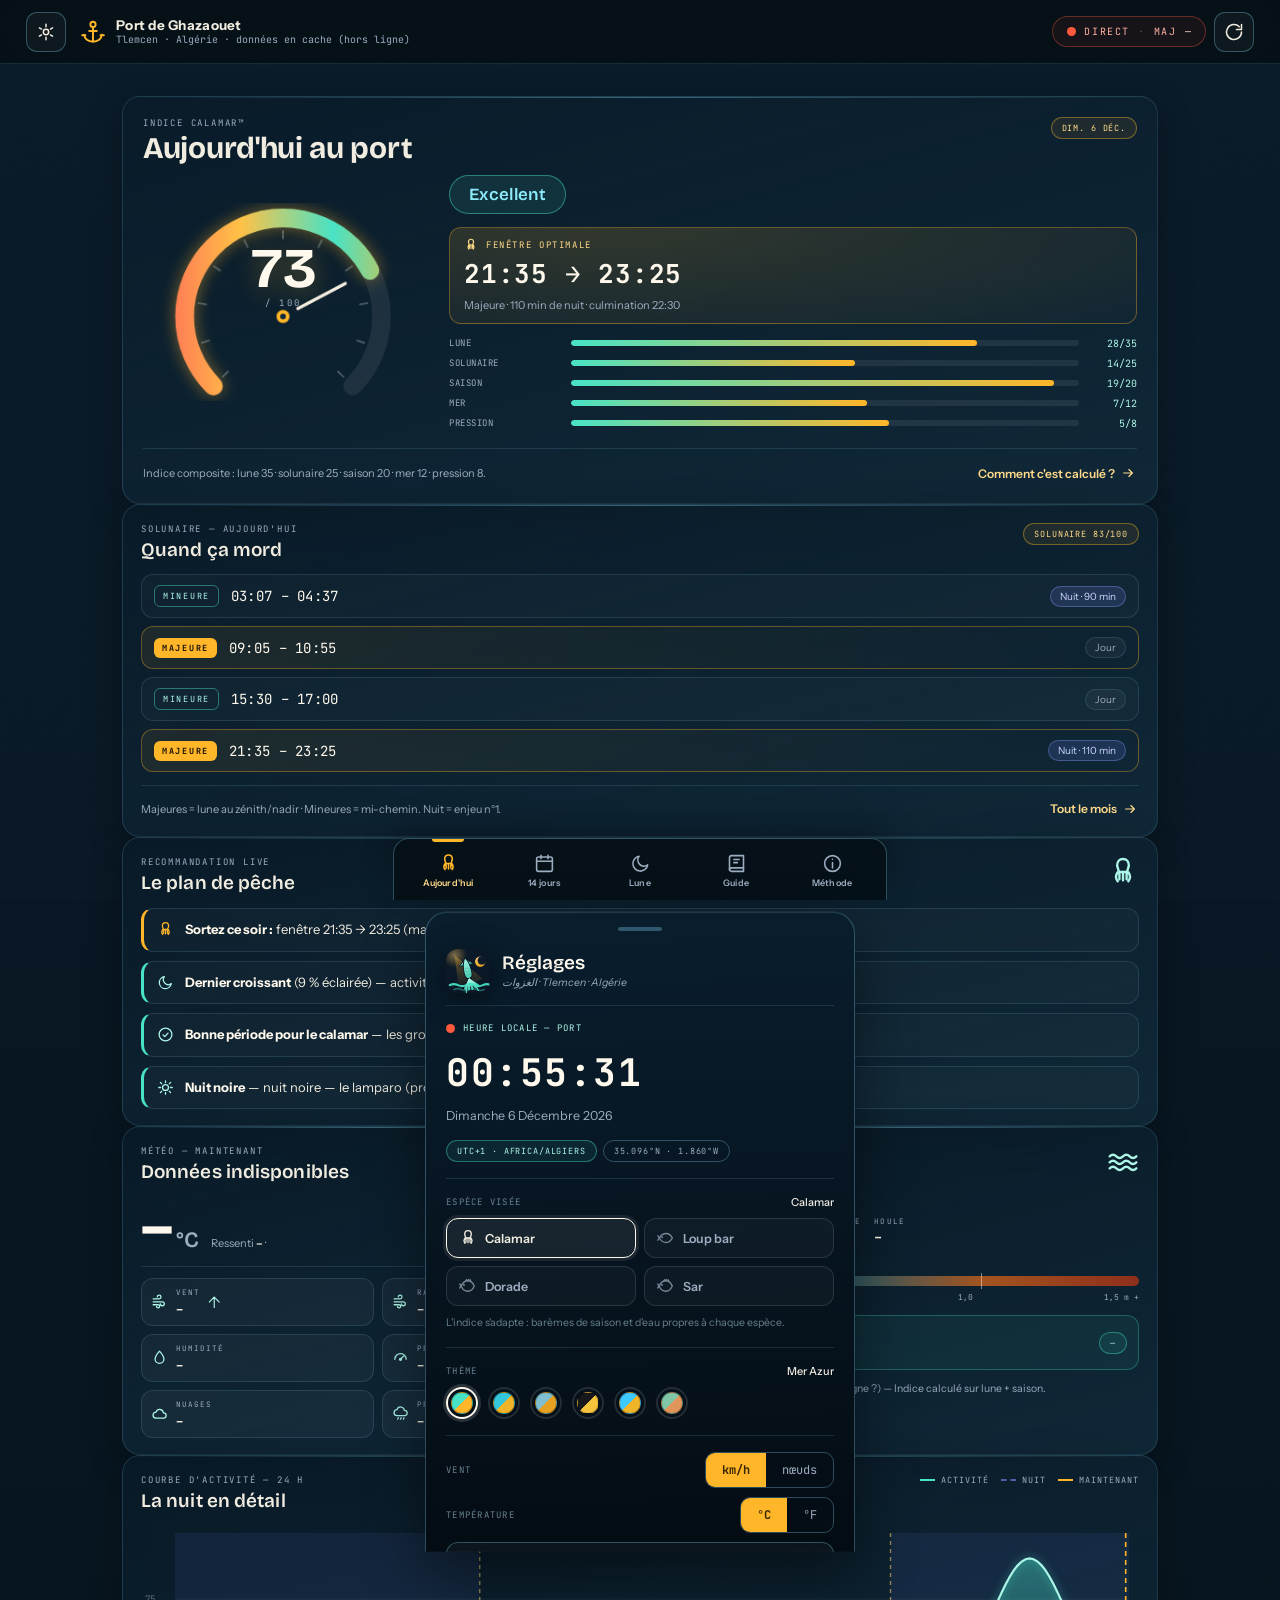
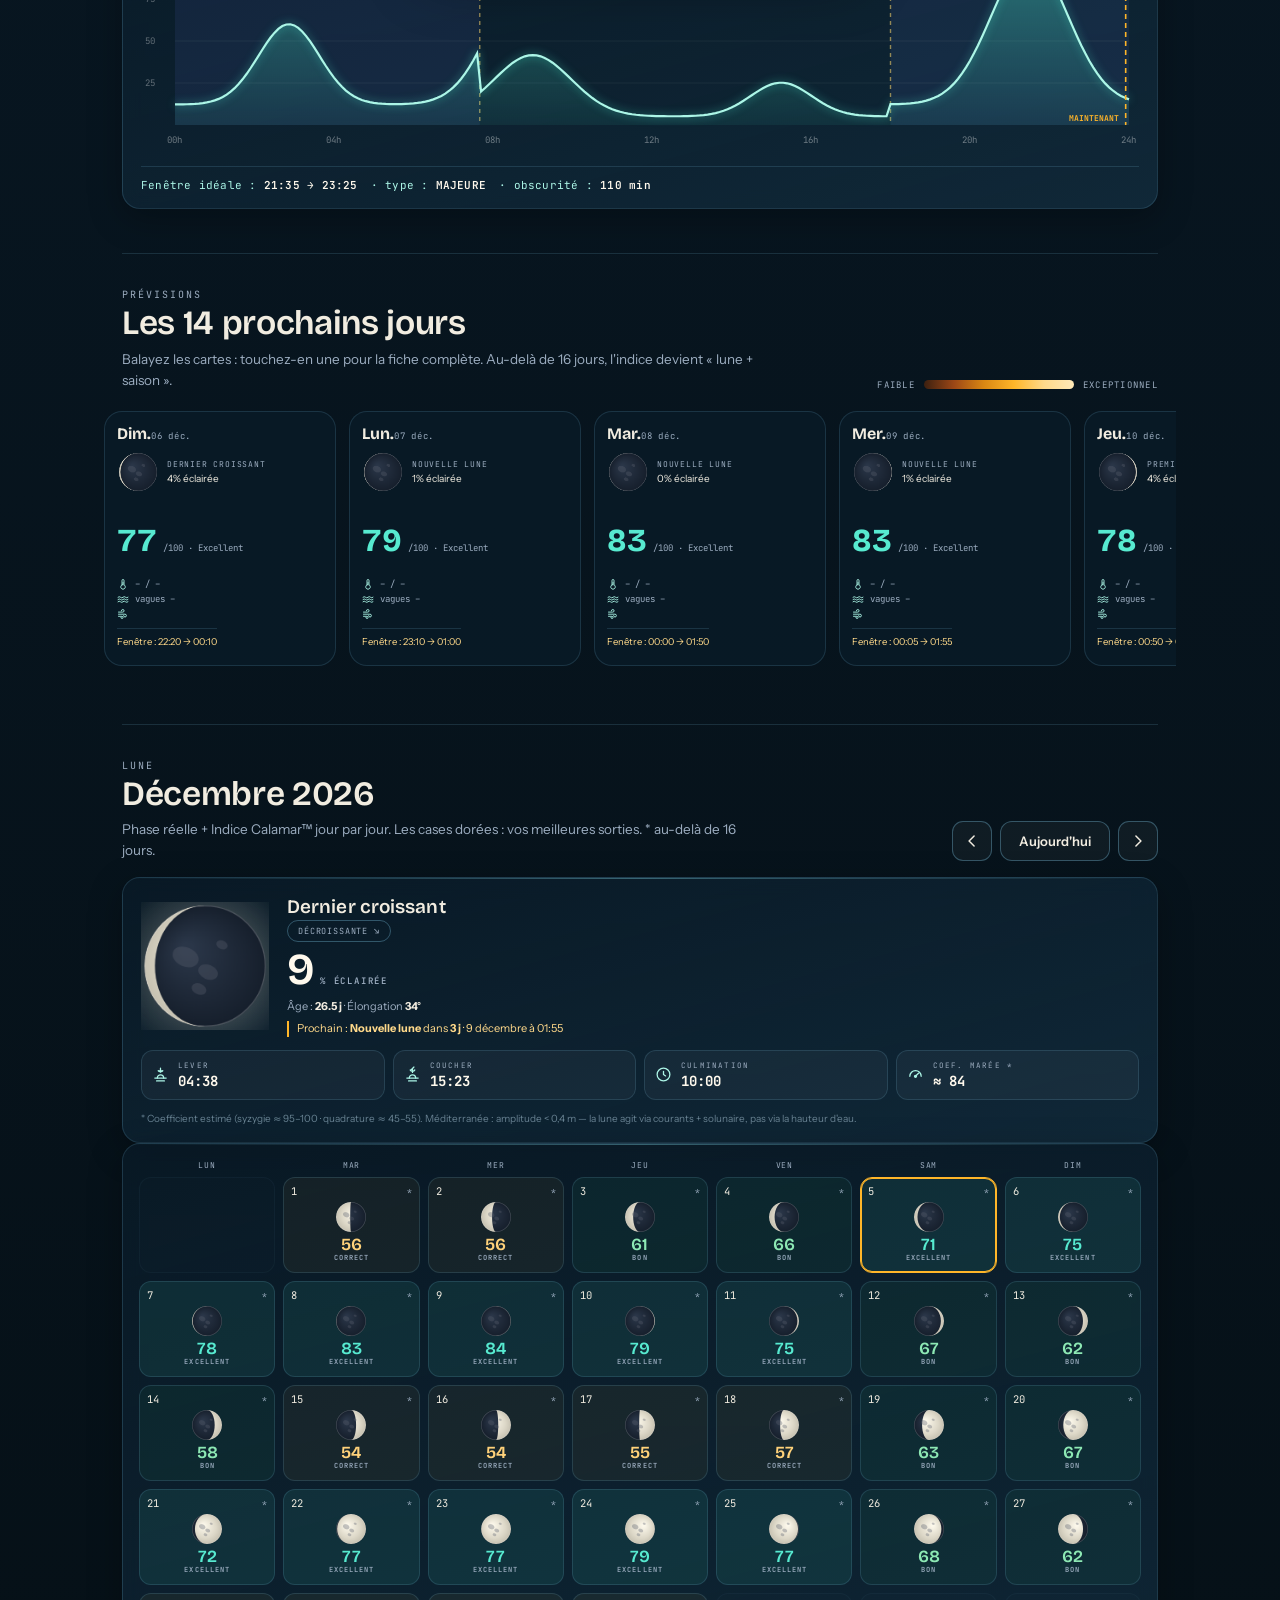
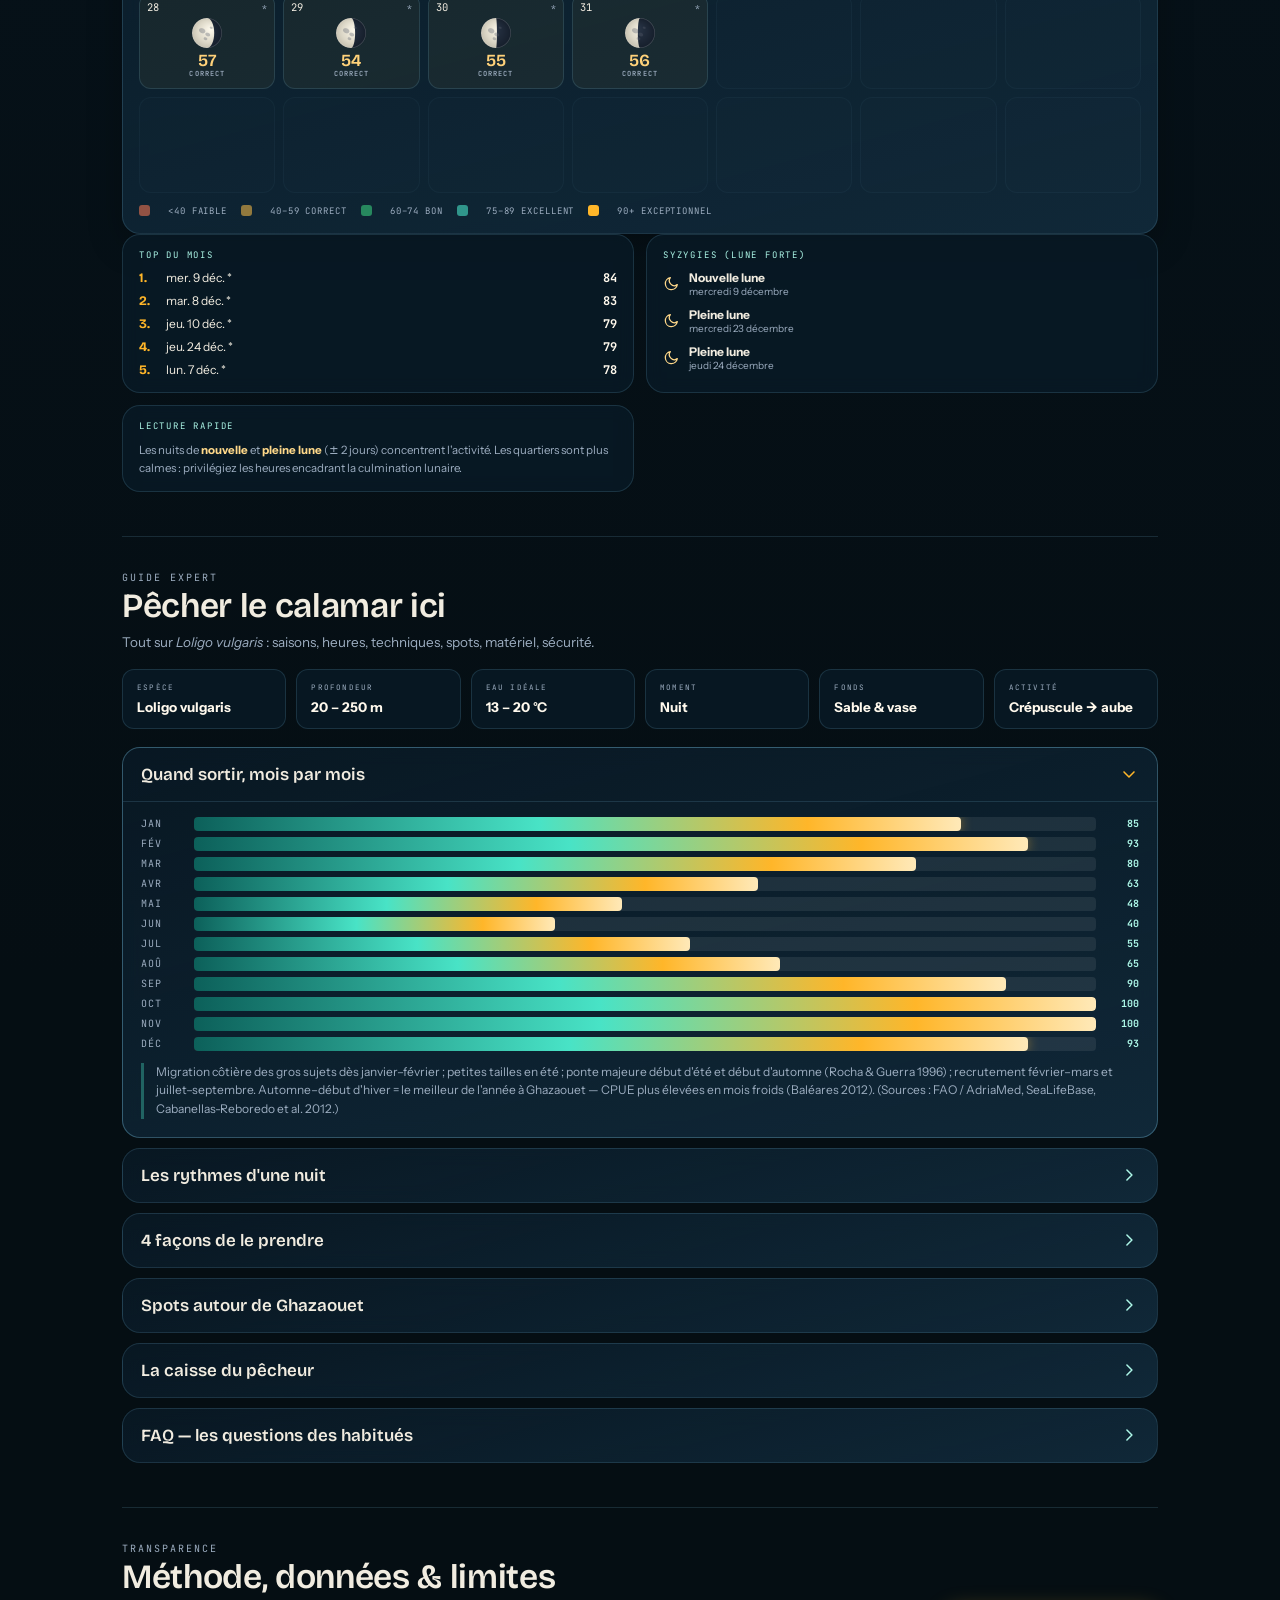
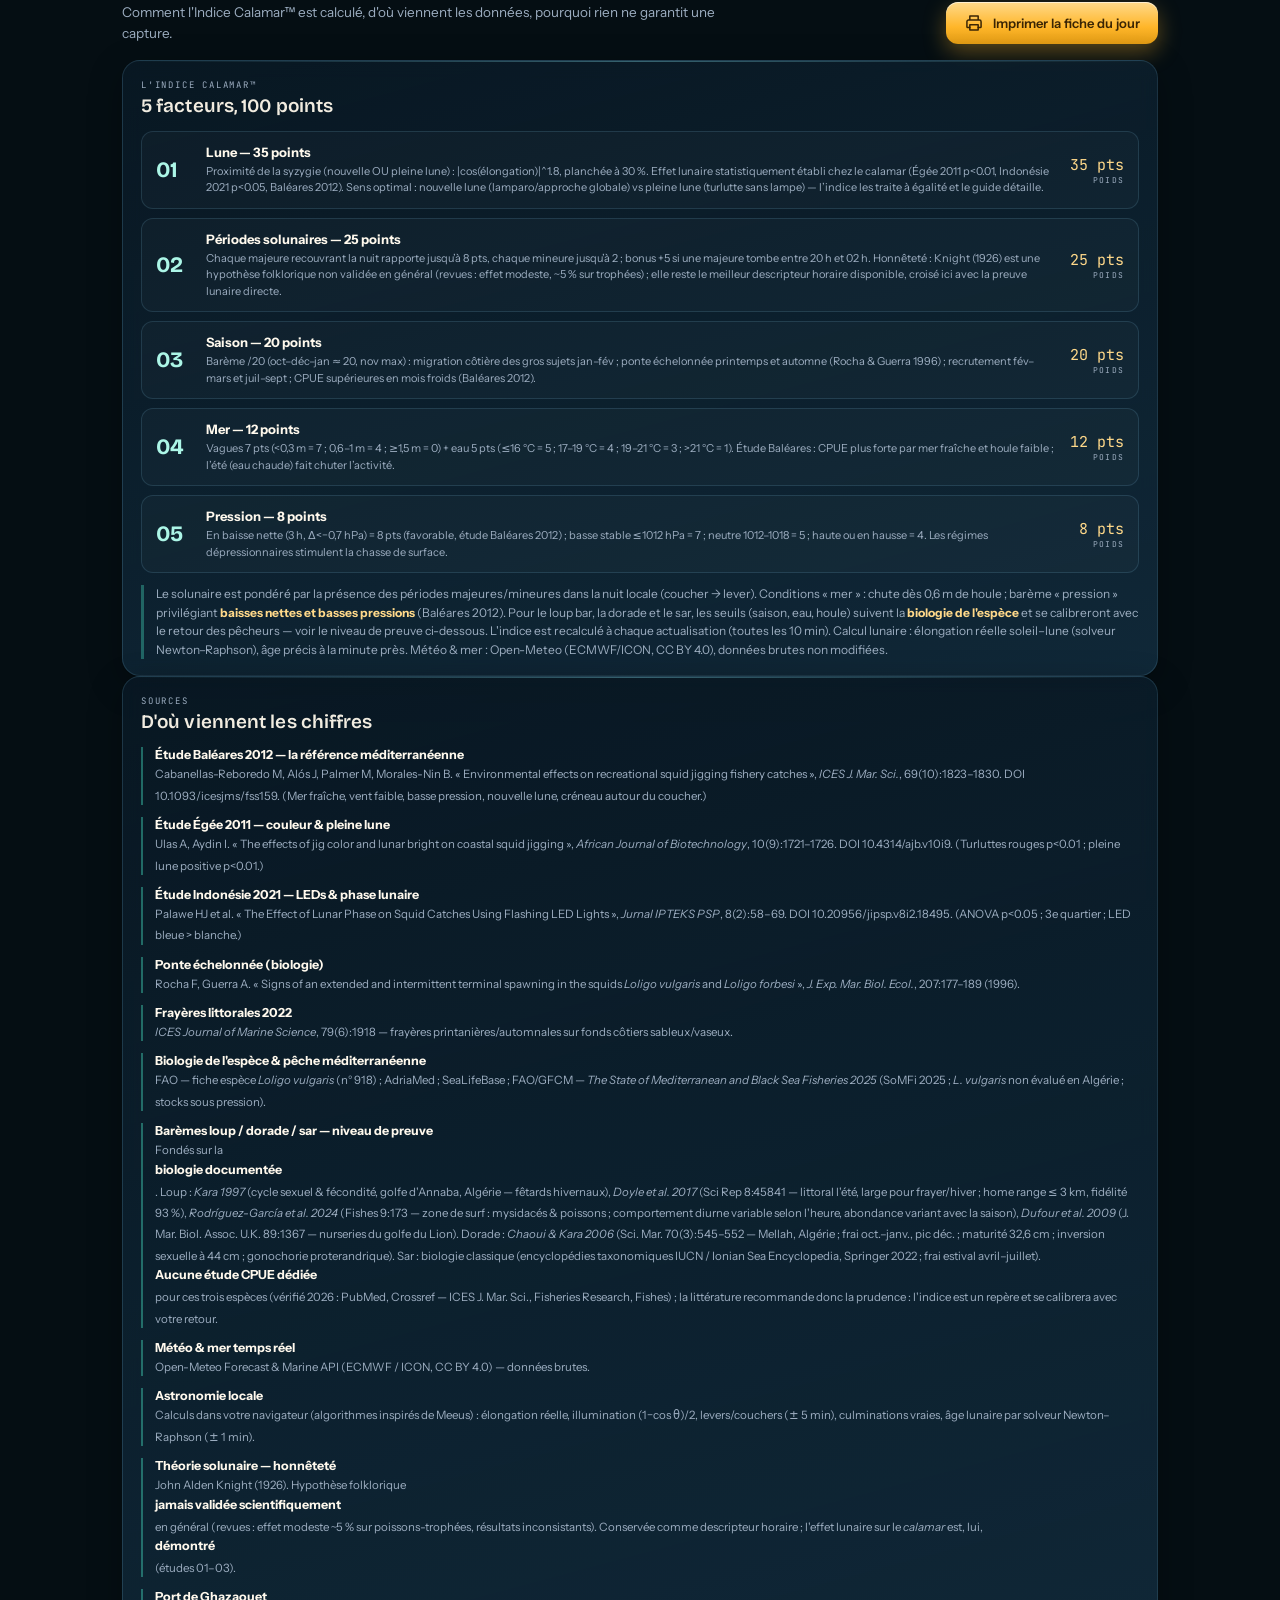
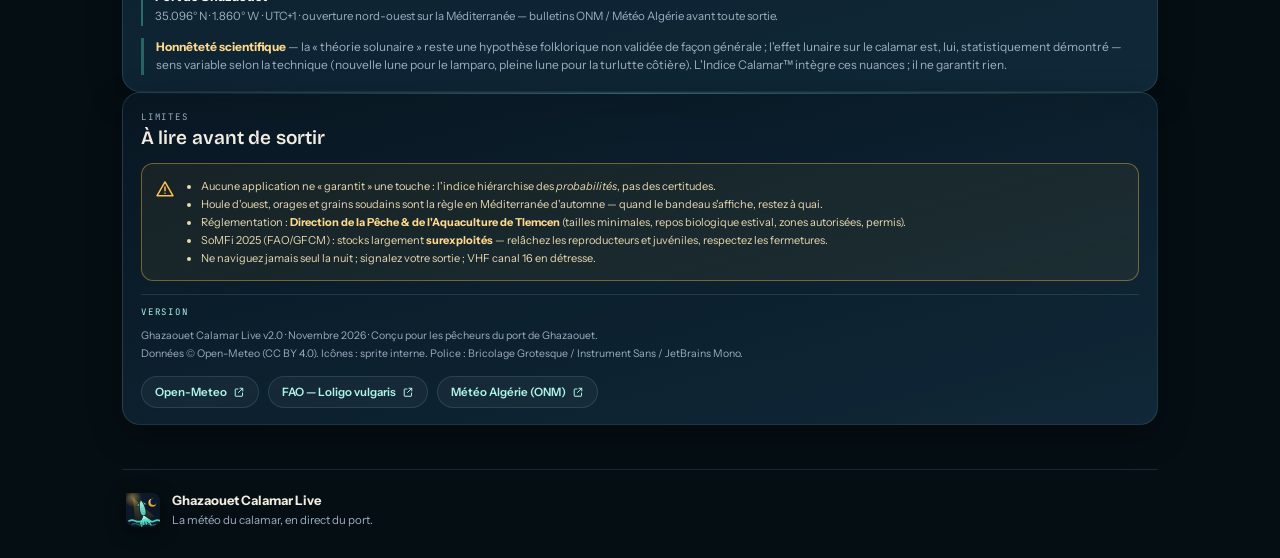
==== commit b01683e7: "Méthode : bibliographie vérifiée loup/dorade/sar (Kara 1997, Chaoui & Kara 2006, Doyle 2017, Rodrígu" ====
--- a/index.html
+++ b/index.html
@@ -400,7 +400,7 @@
         <li><strong>Ponte échelonnée (biologie)</strong><span>Rocha F, Guerra A. « Signs of an extended and intermittent terminal spawning in the squids <em>Loligo vulgaris</em> and <em>Loligo forbesi</em> », <em>J. Exp. Mar. Biol. Ecol.</em>, 207:177–189 (1996).</span></li>
         <li><strong>Frayères littorales 2022</strong><span><em>ICES Journal of Marine Science</em>, 79(6):1918 — frayères printanières/automnales sur fonds côtiers sableux/vaseux.</span></li>
         <li><strong>Biologie de l'espèce &amp; pêche méditerranéenne</strong><span>FAO — fiche espèce <em>Loligo vulgaris</em> (n° 918) ; AdriaMed ; SeaLifeBase ; FAO/GFCM — <em>The State of Mediterranean and Black Sea Fisheries 2025</em> (SoMFi 2025 ; <em>L. vulgaris</em> non évalué en Algérie ; stocks sous pression).</span></li>
-        <li><strong>Barèmes loup / dorade / sar — niveau de preuve</strong><span>Fondés sur la <strong>biologie connue</strong> : <em>Dicentrarchus labrax</em> (frai méditerranéen hivernal, pic févr. ; alimentation freinée sous ~7 °C ; proies actives à l'aube, au crépuscule et en eau brassée), <em>Sparus aurata</em> (frai lagoonal hivernal, platier sablo-vaseux, appâts crustacés), <em>Diplodus sargus</em> (frai estival, rochers battus, coquillages, mer claire) — fiches FAO et littérature méditerranéenne. <strong>Aucune étude CPUE dédiée n'existe</strong> pour ces trois espèces dans les revues indexées (vérification 2026 : PubMed, Crossref — ICES J. Mar. Sci., Fisheries Research, Fishes) ; travaux méditerranéens les plus proches : <em>Zarauz et al. 2015</em> (évaluations des prises récréatives de loup au Pays basque, ICES J. Mar. Sci., DOI 10.1093/icesjms/fsv054) et <em>Frid et al. 2023</em> (pêche de plaisance en Israël — composition des captures, Fishes 8(2):69, DOI 10.3390/fishes8020069). L'indice reste un repère ; l'expérience du port l'affinera.</span></li>
+        <li><strong>Barèmes loup / dorade / sar — niveau de preuve</strong><span>Fondés sur la <strong>biologie documentée</strong>. Loup : <em>Kara 1997</em> (cycle sexuel &amp; fécondité, golfe d'Annaba, Algérie — fêtards hivernaux), <em>Doyle et al. 2017</em> (Sci Rep 8:45841 — littoral l'été, large pour frayer/hiver ; home range ≤ 3 km, fidélité 93 %), <em>Rodríguez-García et al. 2024</em> (Fishes 9:173 — zone de surf : mysidacés &amp; poissons ; comportement diurne variable selon l'heure, abondance variant avec la saison), <em>Dufour et al. 2009</em> (J. Mar. Biol. Assoc. U.K. 89:1367 — nurseries du golfe du Lion). Dorade : <em>Chaoui &amp; Kara 2006</em> (Sci. Mar. 70(3):545–552 — Mellah, Algérie ; frai oct.–janv., pic déc. ; maturité 32,6 cm ; inversion sexuelle à 44 cm ; gonochorie proterandrique). Sar : biologie classique (encyclopédies taxonomiques IUCN / Ionian Sea Encyclopedia, Springer 2022 ; frai estival avril–juillet). <strong>Aucune étude CPUE dédiée</strong> pour ces trois espèces (vérifié 2026 : PubMed, Crossref — ICES J. Mar. Sci., Fisheries Research, Fishes) ; la littérature recommande donc la prudence : l'indice est un repère et se calibrera avec votre retour.</span></li>
         <li><strong>Météo &amp; mer temps réel</strong><span>Open-Meteo Forecast &amp; Marine API (ECMWF / ICON, CC BY 4.0) — données brutes.</span></li>
         <li><strong>Astronomie locale</strong><span>Calculs dans votre navigateur (algorithmes inspirés de Meeus) : élongation réelle, illumination (1−cos θ)/2, levers/couchers (± 5 min), culminations vraies, âge lunaire par solveur Newton–Raphson (± 1 min).</span></li>
         <li><strong>Théorie solunaire — honnêteté</strong><span>John Alden Knight (1926). Hypothèse folklorique <strong>jamais validée scientifiquement</strong> en général (revues : effet modeste ~5 % sur poissons-trophées, résultats inconsistants). Conservée comme descripteur horaire ; l'effet lunaire sur le <em>calamar</em> est, lui, <strong>démontré</strong> (études 01–03).</span></li>
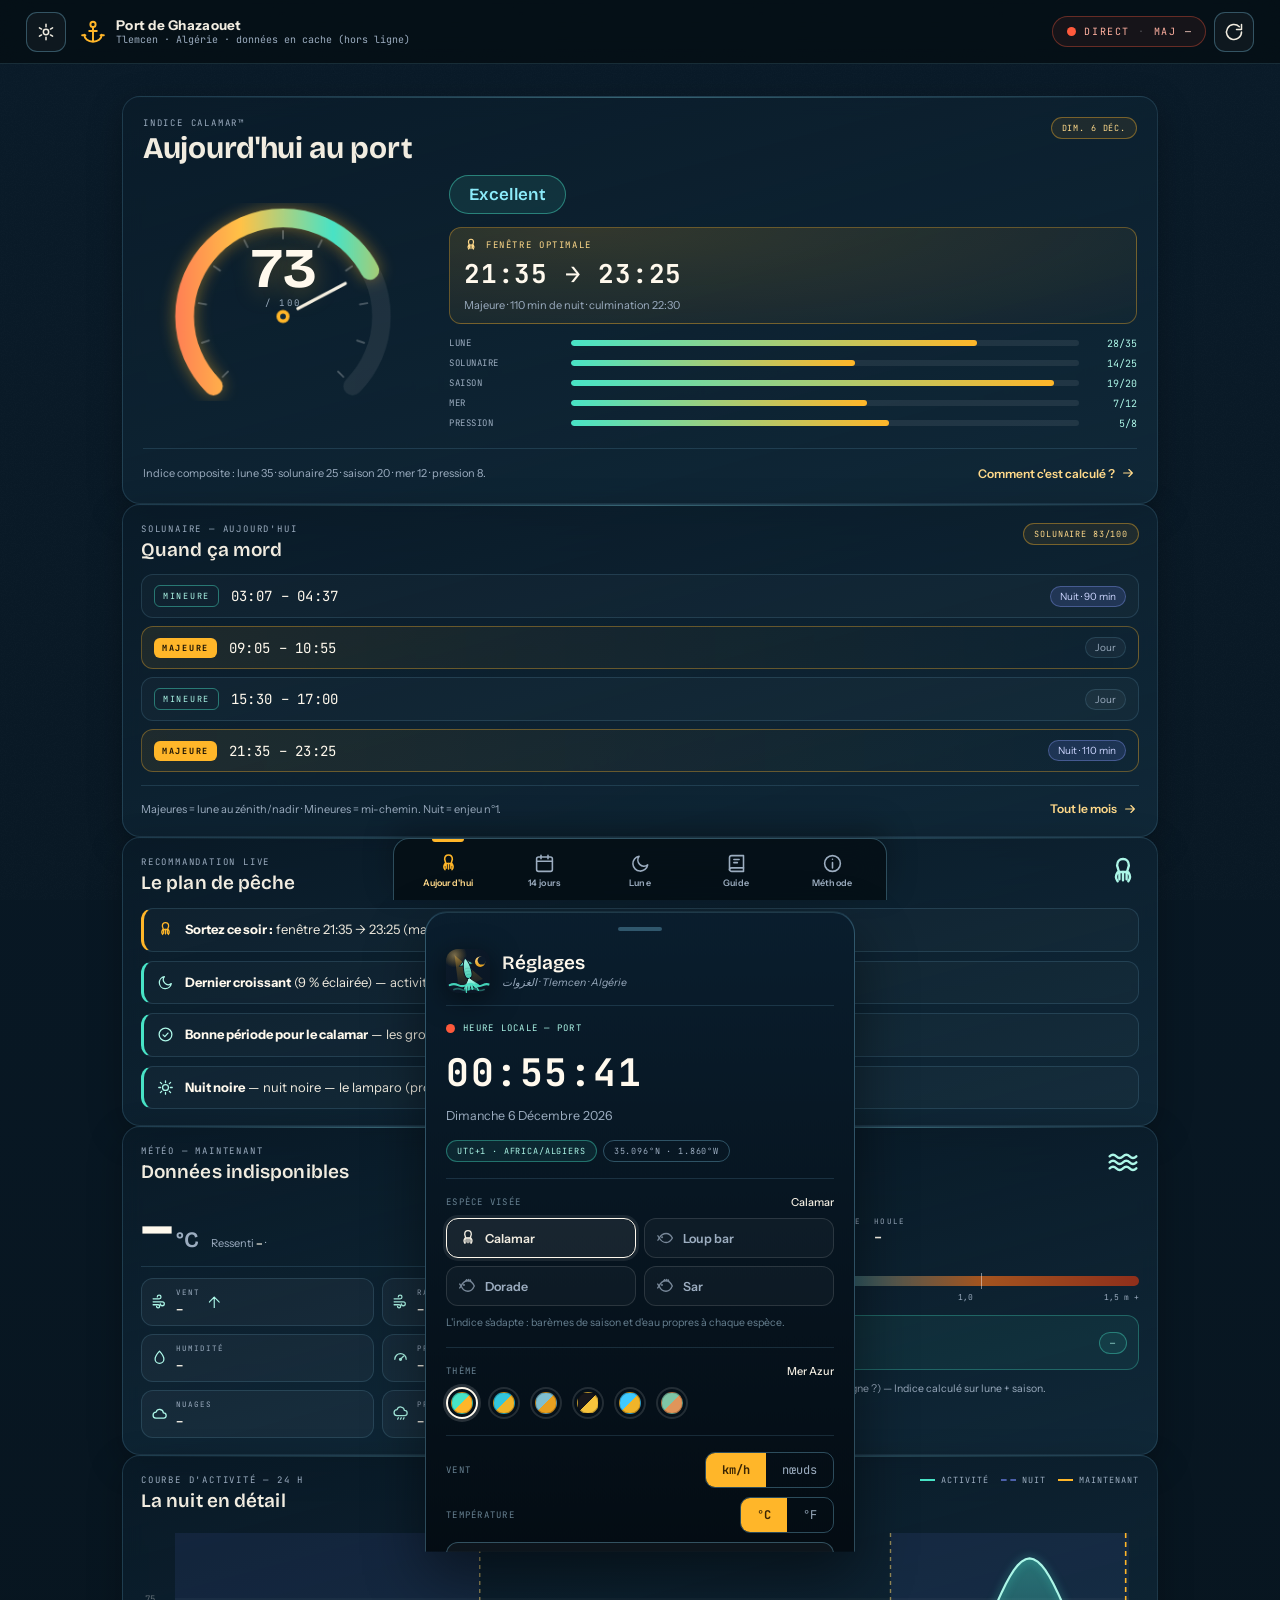
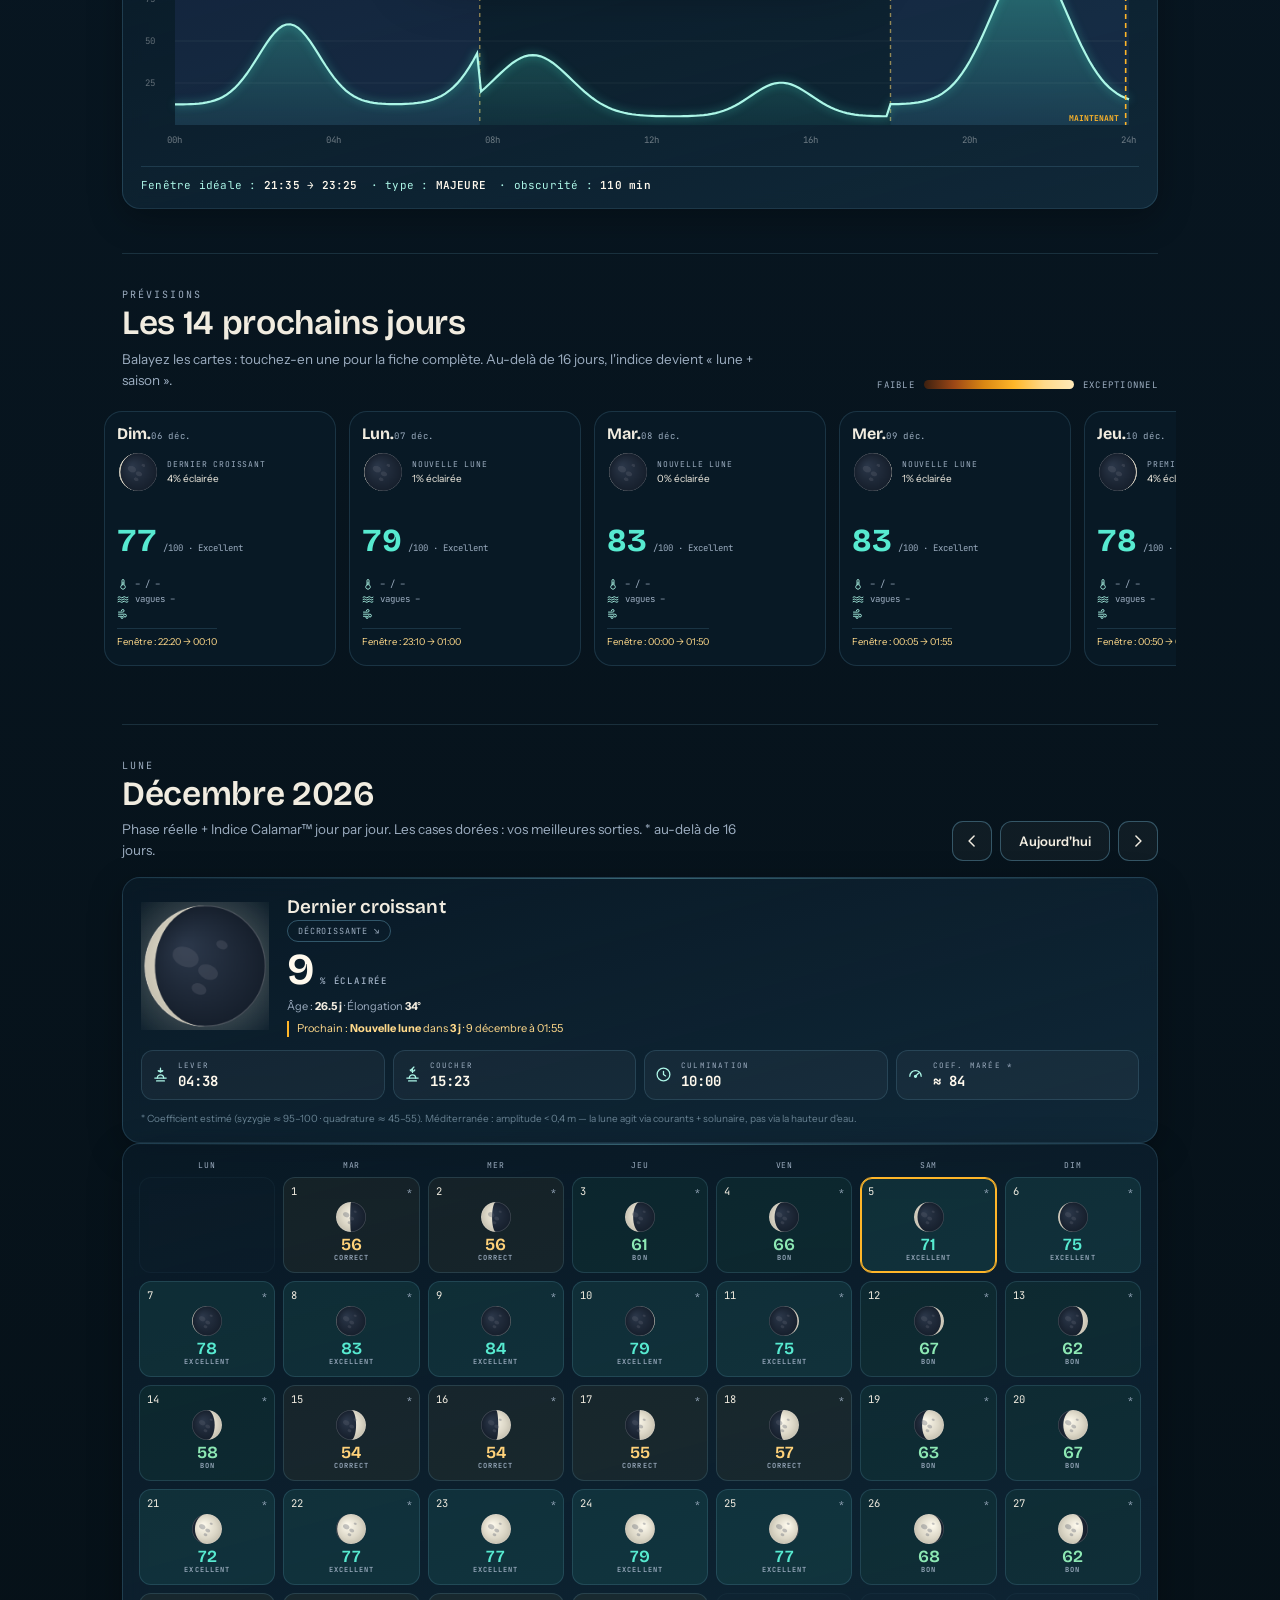
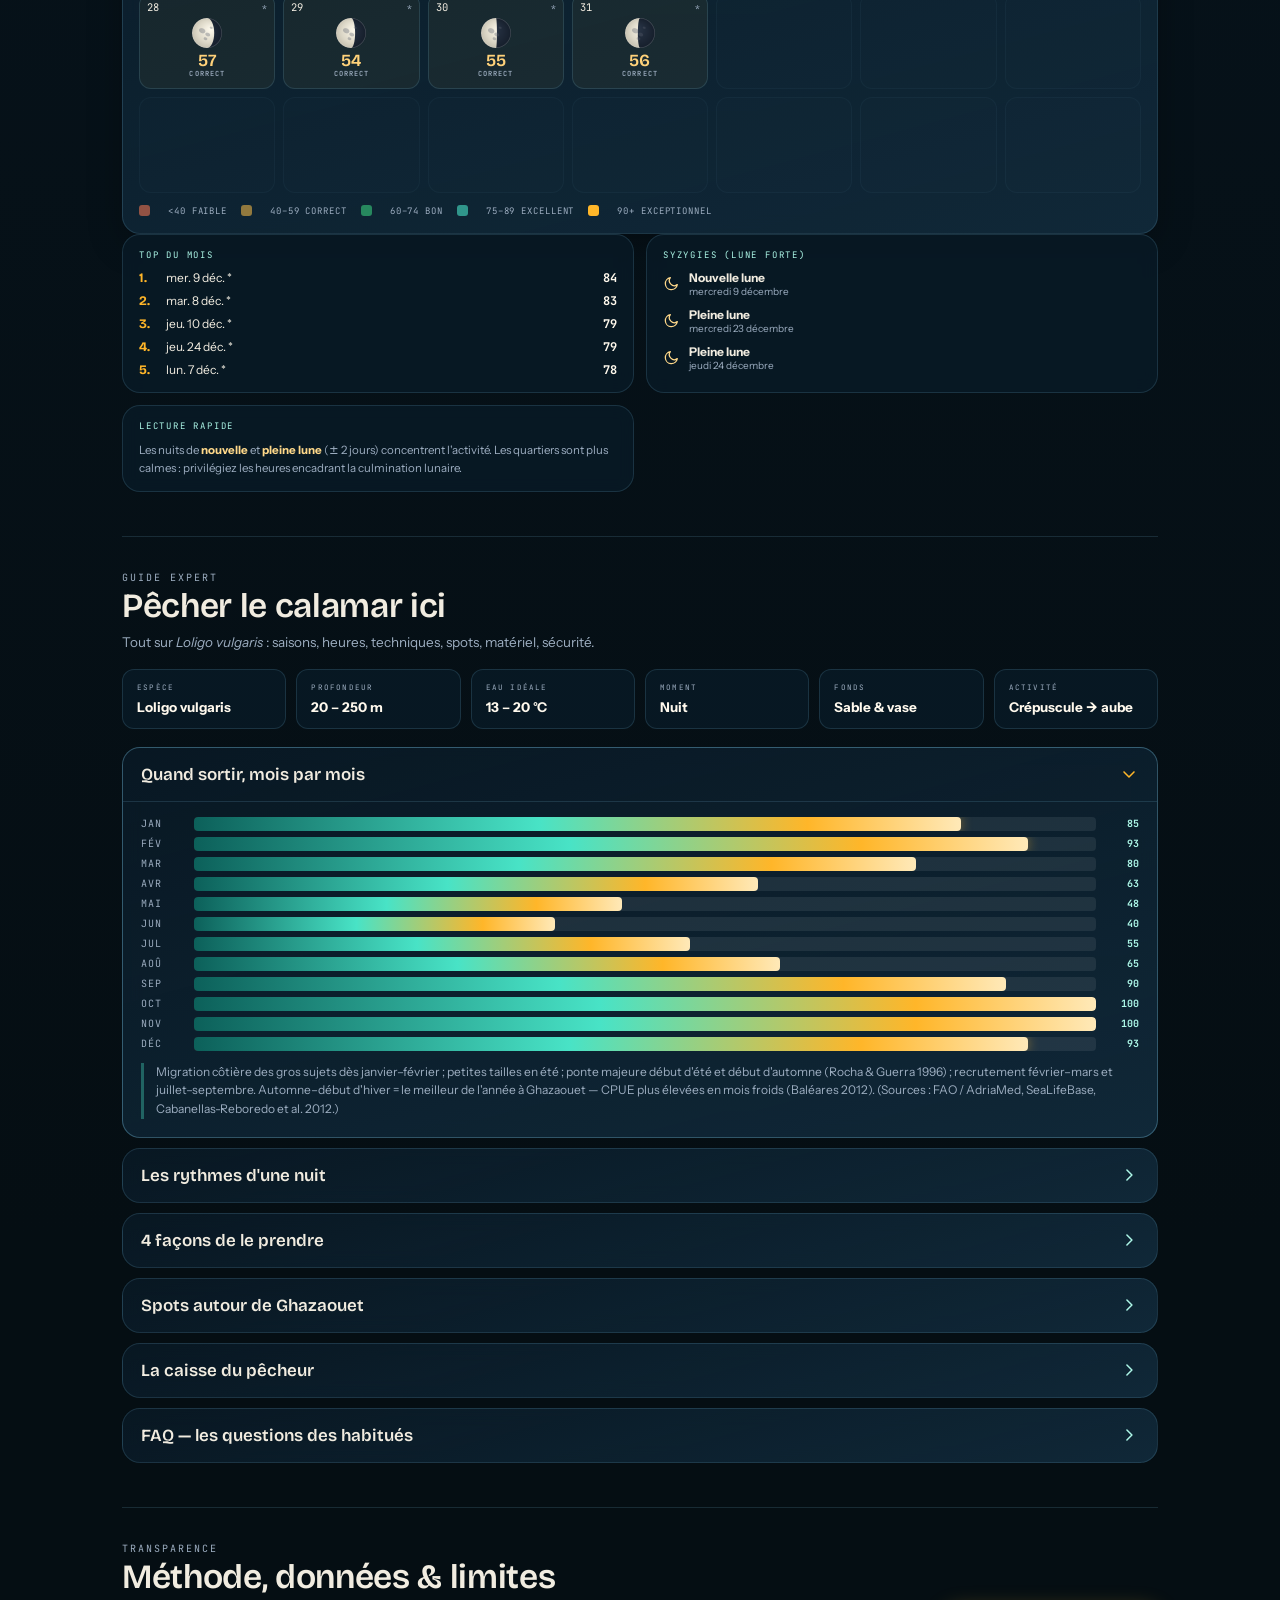
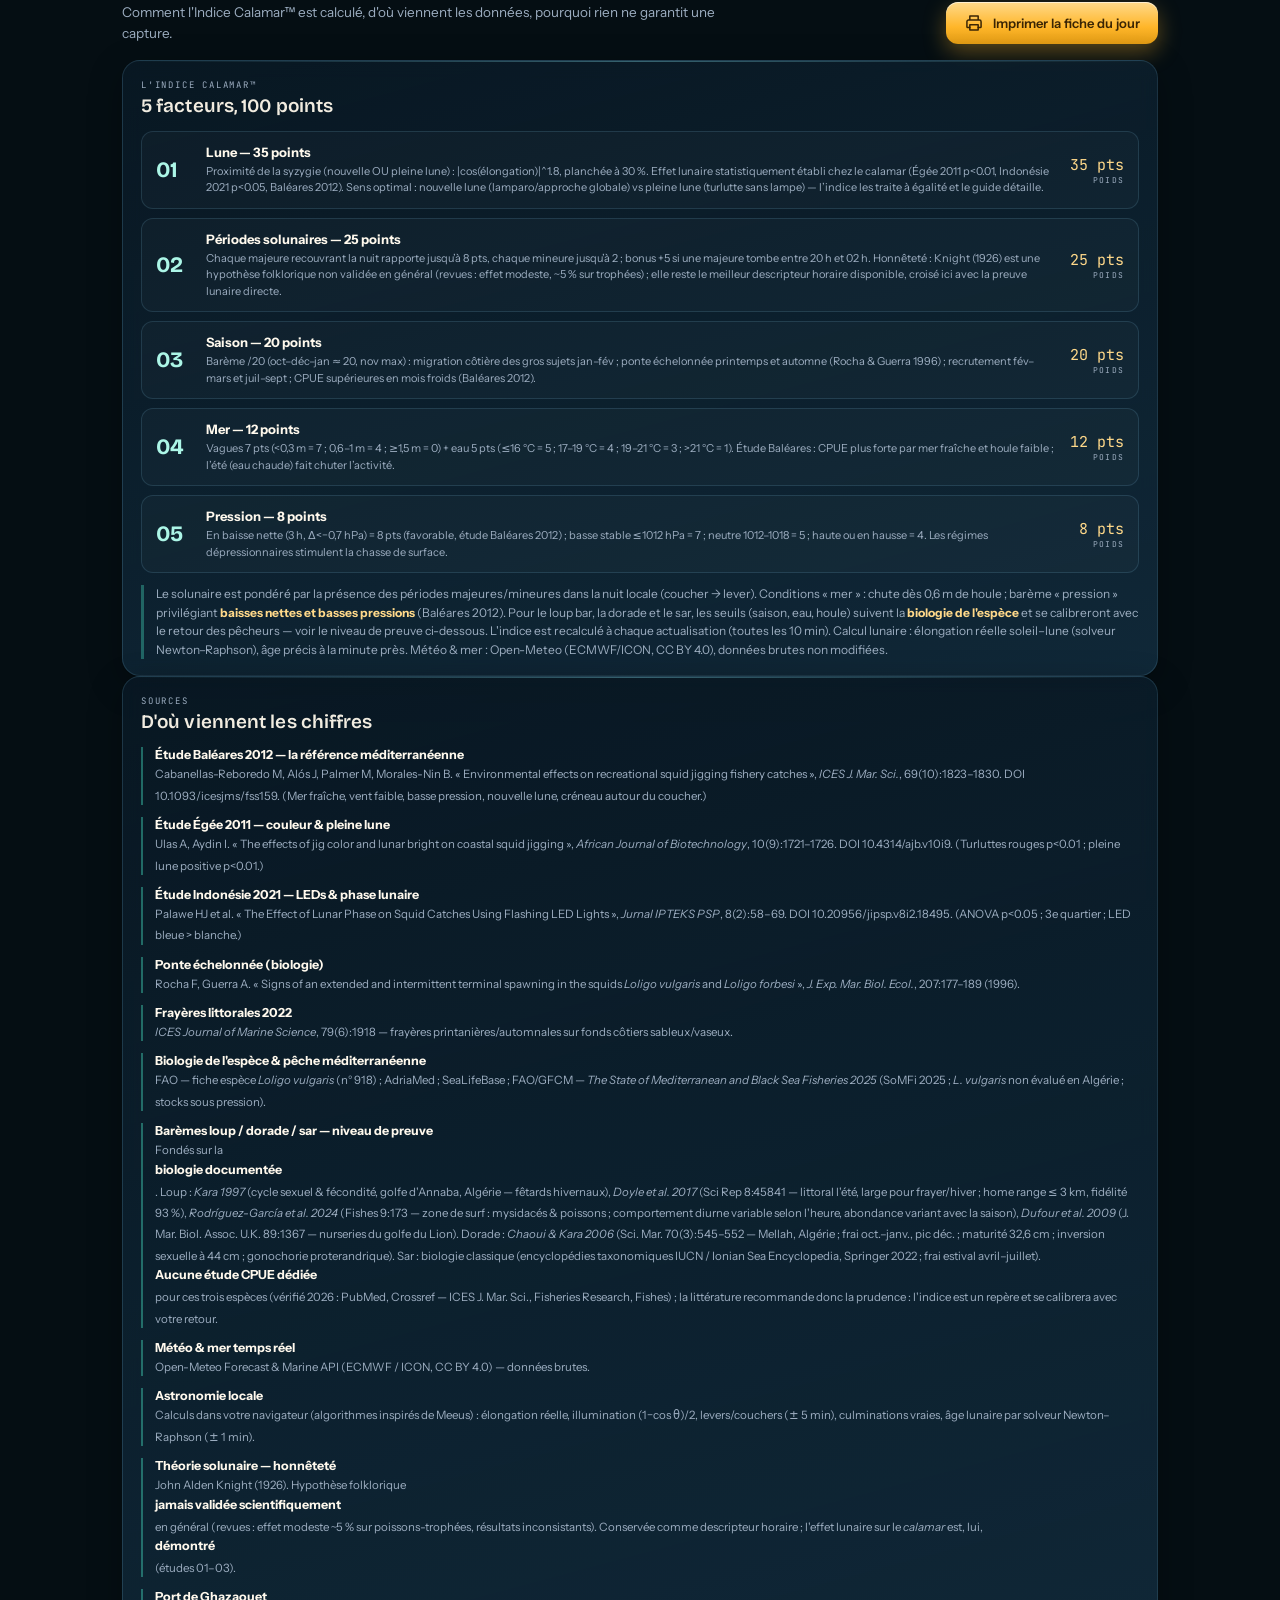
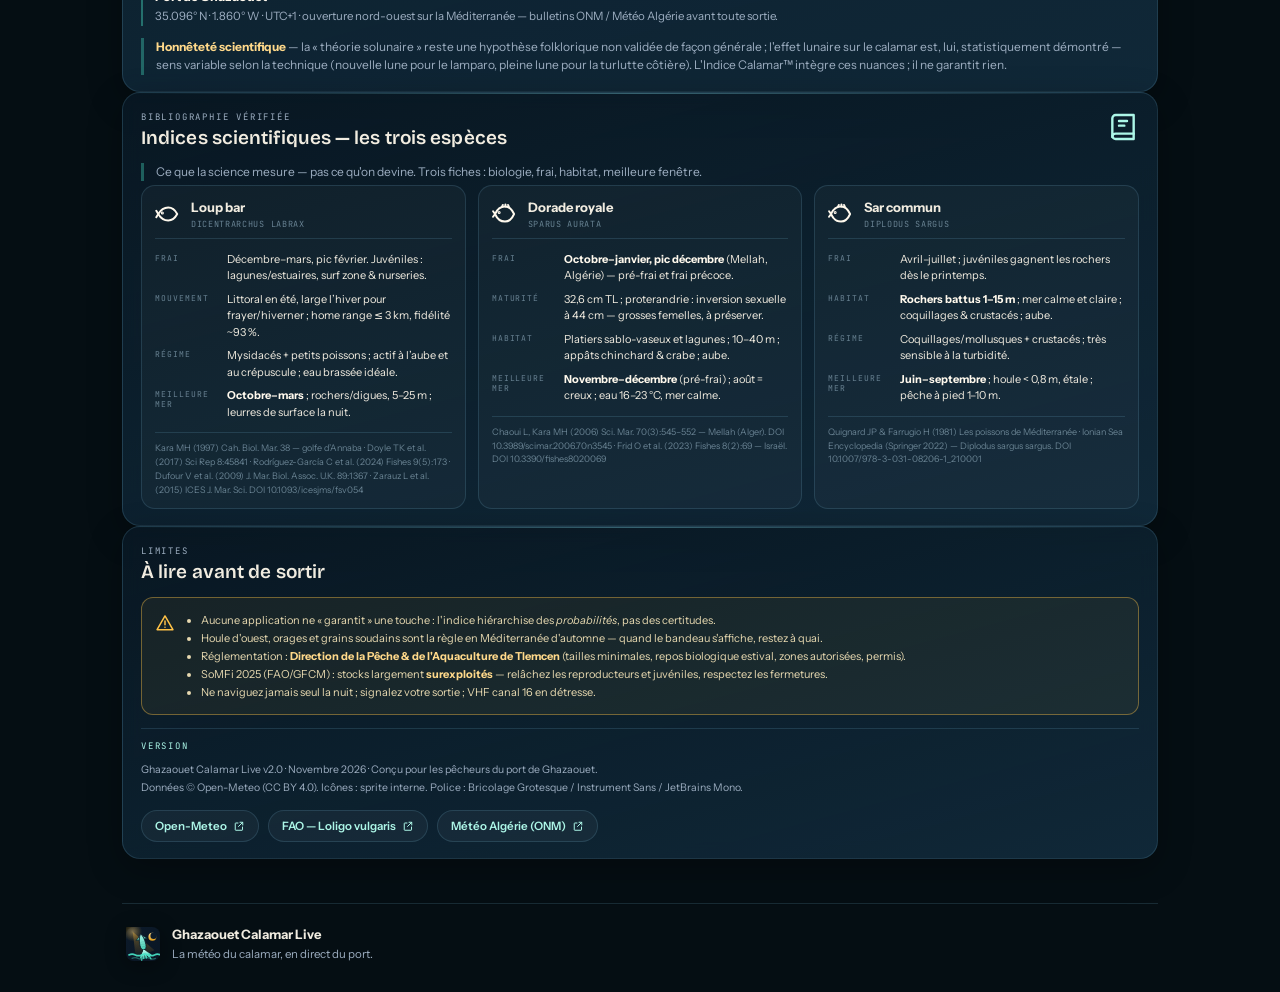
==== commit c60268ff: "Barèmes resserrés (sar roches battus / dorade fraîche pic déc.) + carte Indices scientifiques" ====
--- a/index.html
+++ b/index.html
@@ -12,7 +12,7 @@
 <link rel="preconnect" href="https://fonts.googleapis.com">
 <link rel="preconnect" href="https://fonts.gstatic.com" crossorigin>
 <link href="https://fonts.googleapis.com/css2?family=Bricolage+Grotesque:opsz,wght@12..96,600..800&family=Instrument+Sans:wght@400;500;600;700&family=JetBrains+Mono:wght@400;500;600;700&display=swap" rel="stylesheet">
-<link rel="stylesheet" href="assets/css/style.css?v=20261106b">
+<link rel="stylesheet" href="assets/css/style.css?v=20261106c">
 </head>
 <body>
 
@@ -409,6 +409,52 @@
       <p class="note"><strong>Honnêteté scientifique</strong> — la « théorie solunaire » reste une hypothèse folklorique non validée de façon générale ; l'effet lunaire sur le calamar est, lui, statistiquement démontré — sens variable selon la technique (nouvelle lune pour le lamparo, pleine lune pour la turlutte côtière). L'Indice Calamar™ intègre ces nuances ; il ne garantit rien.</p>
     </article>
 
+    <article class="card pad" id="s-science">
+      <header class="card-head"><div><span class="card-kicker">Bibliographie vérifiée</span><h3 class="card-title">Indices scientifiques — les trois espèces</h3></div><svg class="ic ic-gold wx-icon"><use href="#i-book"/></svg></header>
+      <p class="note">Ce que la science mesure — pas ce qu'on devine. Trois fiches : biologie, frai, habitat, meilleure fenêtre.</p>
+      <div class="sci-grid">
+        <section class="sci-block">
+          <div class="sci-head">
+            <svg class="ic sci-ic"><use href="#i-fish"/></svg>
+            <div><h4>Loup bar</h4><span class="sci-latin">Dicentrarchus labrax</span></div>
+          </div>
+          <dl class="sci-rows">
+            <div><dt>Frai</dt><dd>Décembre–mars, pic février. Juvéniles : lagunes/estuaires, surf zone &amp; nurseries.</dd></div>
+            <div><dt>Mouvement</dt><dd>Littoral en été, large l’hiver pour frayer/hiverner ; home range ≤ 3 km, fidélité ~93 %.</dd></div>
+            <div><dt>Régime</dt><dd>Mysidacés + petits poissons ; actif à l’aube et au crépuscule ; eau brassée idéale.</dd></div>
+            <div><dt>Meilleure mer</dt><dd><strong>Octobre–mars</strong> ; rochers/digues, 5–25 m ; leurres de surface la nuit.</dd></div>
+          </dl>
+          <p class="sci-ref">Kara MH (1997) Cah. Biol. Mar. 38 — golfe d’Annaba · Doyle TK et al. (2017) Sci Rep 8:45841 · Rodríguez-García C et al. (2024) Fishes 9(5):173 · Dufour V et al. (2009) J. Mar. Biol. Assoc. U.K. 89:1367 · Zarauz L et al. (2015) ICES J. Mar. Sci. DOI 10.1093/icesjms/fsv054</p>
+        </section>
+        <section class="sci-block">
+          <div class="sci-head">
+            <svg class="ic sci-ic"><use href="#i-bream"/></svg>
+            <div><h4>Dorade royale</h4><span class="sci-latin">Sparus aurata</span></div>
+          </div>
+          <dl class="sci-rows">
+            <div><dt>Frai</dt><dd><strong>Octobre–janvier, pic décembre</strong> (Mellah, Algérie) — pré-frai et frai précoce.</dd></div>
+            <div><dt>Maturité</dt><dd>32,6 cm TL ; proterandrie : inversion sexuelle à 44 cm — grosses femelles, à préserver.</dd></div>
+            <div><dt>Habitat</dt><dd>Platiers sablo-vaseux et lagunes ; 10–40 m ; appâts chinchard &amp; crabe ; aube.</dd></div>
+            <div><dt>Meilleure mer</dt><dd><strong>Novembre–décembre</strong> (pré-frai) ; août = creux ; eau 16–23 °C, mer calme.</dd></div>
+          </dl>
+          <p class="sci-ref">Chaoui L, Kara MH (2006) Sci. Mar. 70(3):545–552 — Mellah (Alger). DOI 10.3989/scimar.2006.70n3545 · Frid O et al. (2023) Fishes 8(2):69 — Israël. DOI 10.3390/fishes8020069</p>
+        </section>
+        <section class="sci-block">
+          <div class="sci-head">
+            <svg class="ic sci-ic"><use href="#i-bream"/></svg>
+            <div><h4>Sar commun</h4><span class="sci-latin">Diplodus sargus</span></div>
+          </div>
+          <dl class="sci-rows">
+            <div><dt>Frai</dt><dd>Avril–juillet ; juvéniles gagnent les rochers dès le printemps.</dd></div>
+            <div><dt>Habitat</dt><dd><strong>Rochers battus 1–15 m</strong> ; mer calme et claire ; coquillages &amp; crustacés ; aube.</dd></div>
+            <div><dt>Régime</dt><dd>Coquillages/mollusques + crustacés ; très sensible à la turbidité.</dd></div>
+            <div><dt>Meilleure mer</dt><dd><strong>Juin–septembre</strong> ; houle &lt; 0,8 m, étale ; pêche à pied 1–10 m.</dd></div>
+          </dl>
+          <p class="sci-ref">Quignard JP &amp; Farrugio H (1981) Les poissons de Méditerranée · Ionian Sea Encyclopedia (Springer 2022) — Diplodus sargus sargus. DOI 10.1007/978-3-031-08206-1_210001</p>
+        </section>
+      </div>
+    </article>
+
     <article class="card pad">
       <header class="card-head"><div><span class="card-kicker">Limites</span><h3 class="card-title">À lire avant de sortir</h3></div></header>
       <div class="warn-box">
@@ -444,8 +490,8 @@
   <button class="dock-btn" data-nav="methode"><svg class="ic"><use href="#i-info"/></svg><span>Méthode</span></button>
 </nav>
 
-<script src="assets/js/engine.js?v=20261106b"></script>
-<script src="assets/js/astro.js?v=20261106b"></script>
-<script src="assets/js/app.js?v=20261106b"></script>
+<script src="assets/js/engine.js?v=20261106c"></script>
+<script src="assets/js/astro.js?v=20261106c"></script>
+<script src="assets/js/app.js?v=20261106c"></script>
 </body>
 </html>
--- a/assets/css/style.css
+++ b/assets/css/style.css
@@ -809,6 +809,21 @@
   .card-title,.gauge-value,.moon-illum,.wx-temp,.hero-title{color:#000 !important}
 }
 
+/* ═══════════ CARTE « INDICES SCIENTIFIQUES » ═══════════ */
+.sci-grid{display:grid;grid-template-columns:repeat(auto-fit,minmax(265px,1fr));gap:12px;margin-top:4px}
+.sci-block{display:flex;flex-direction:column;gap:12px;padding:13px 13px 11px;border-radius:14px;border:1px solid var(--line);background:rgba(255,255,255,.03)}
+.sci-head{display:flex;align-items:center;gap:10px;padding-bottom:8px;border-bottom:1px solid var(--line)}
+.sci-ic{width:26px;height:26px;flex:none;color:var(--strong)}
+.sci-head h4{margin:0;font-size:13px;font-weight:700;line-height:1.25}
+.sci-latin{display:block;font-family:var(--font-mono);font-size:8.5px;letter-spacing:.08em;text-transform:uppercase;color:var(--muted-2);margin-top:2px}
+.sci-rows{display:flex;flex-direction:column;gap:7px;margin:0}
+.sci-rows>div{display:flex;gap:8px}
+.sci-rows dt{flex:0 0 64px;font-family:var(--font-mono);font-size:8px;letter-spacing:.12em;text-transform:uppercase;color:var(--muted-2);padding-top:2px}
+.sci-rows dd{margin:0;font-size:11px;line-height:1.5;color:var(--text)}
+.sci-rows strong{color:var(--strong)}
+.sci-ref{margin:0;font-size:9px;line-height:1.55;color:var(--muted-2);border-top:1px solid var(--line);padding-top:8px}
+html[data-theme="clair"] .sci-block{background:rgba(18,58,78,.03)}
+
 /* ═══════════ SÉLECTEUR D'ESPÈCE ═══════════ */
 .sp-picker{display:grid;grid-template-columns:1fr 1fr;gap:8px}
 .sp-btn{display:flex;align-items:center;gap:8px;padding:10px 12px;border-radius:12px;border:1.5px solid rgba(255,255,255,.12);background:rgba(255,255,255,.03);color:var(--muted);font:inherit;font-size:12.5px;font-weight:600;cursor:pointer;transition:border-color .15s,color .15s,background .15s,transform .15s}
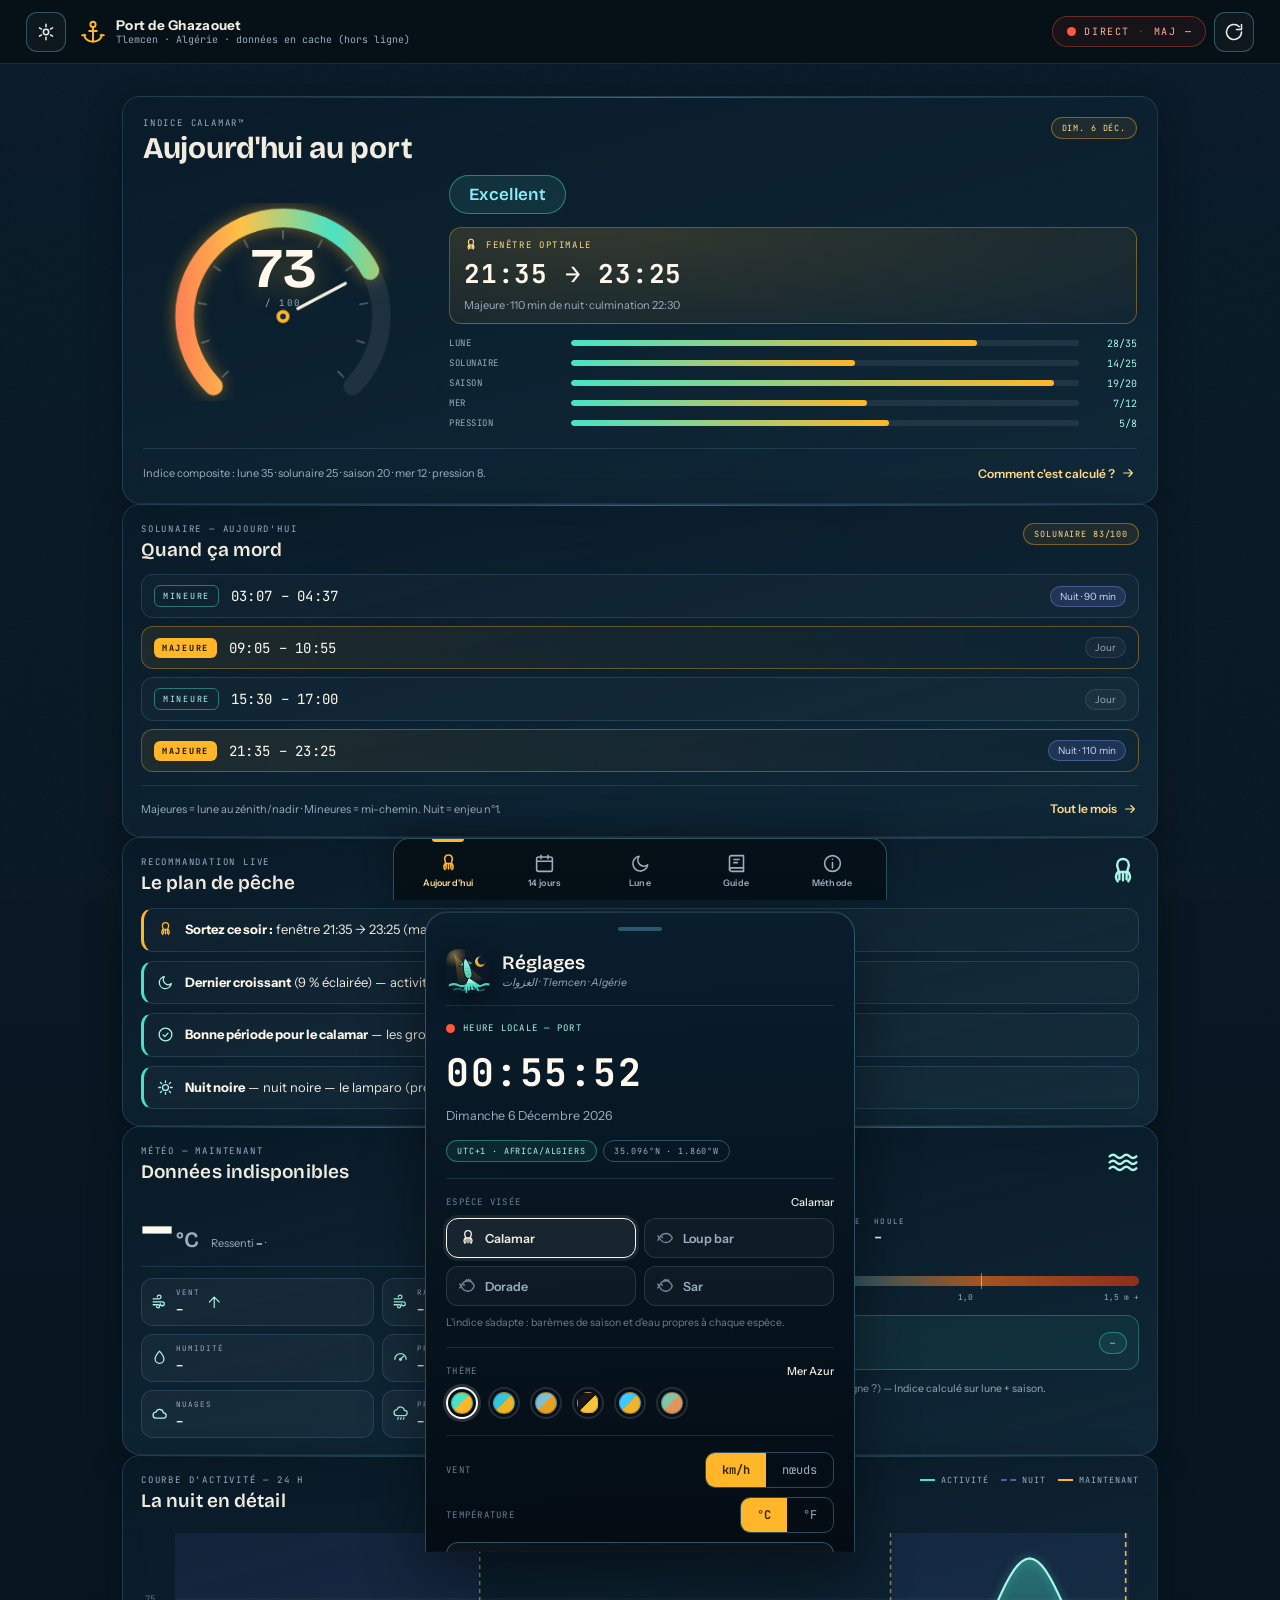
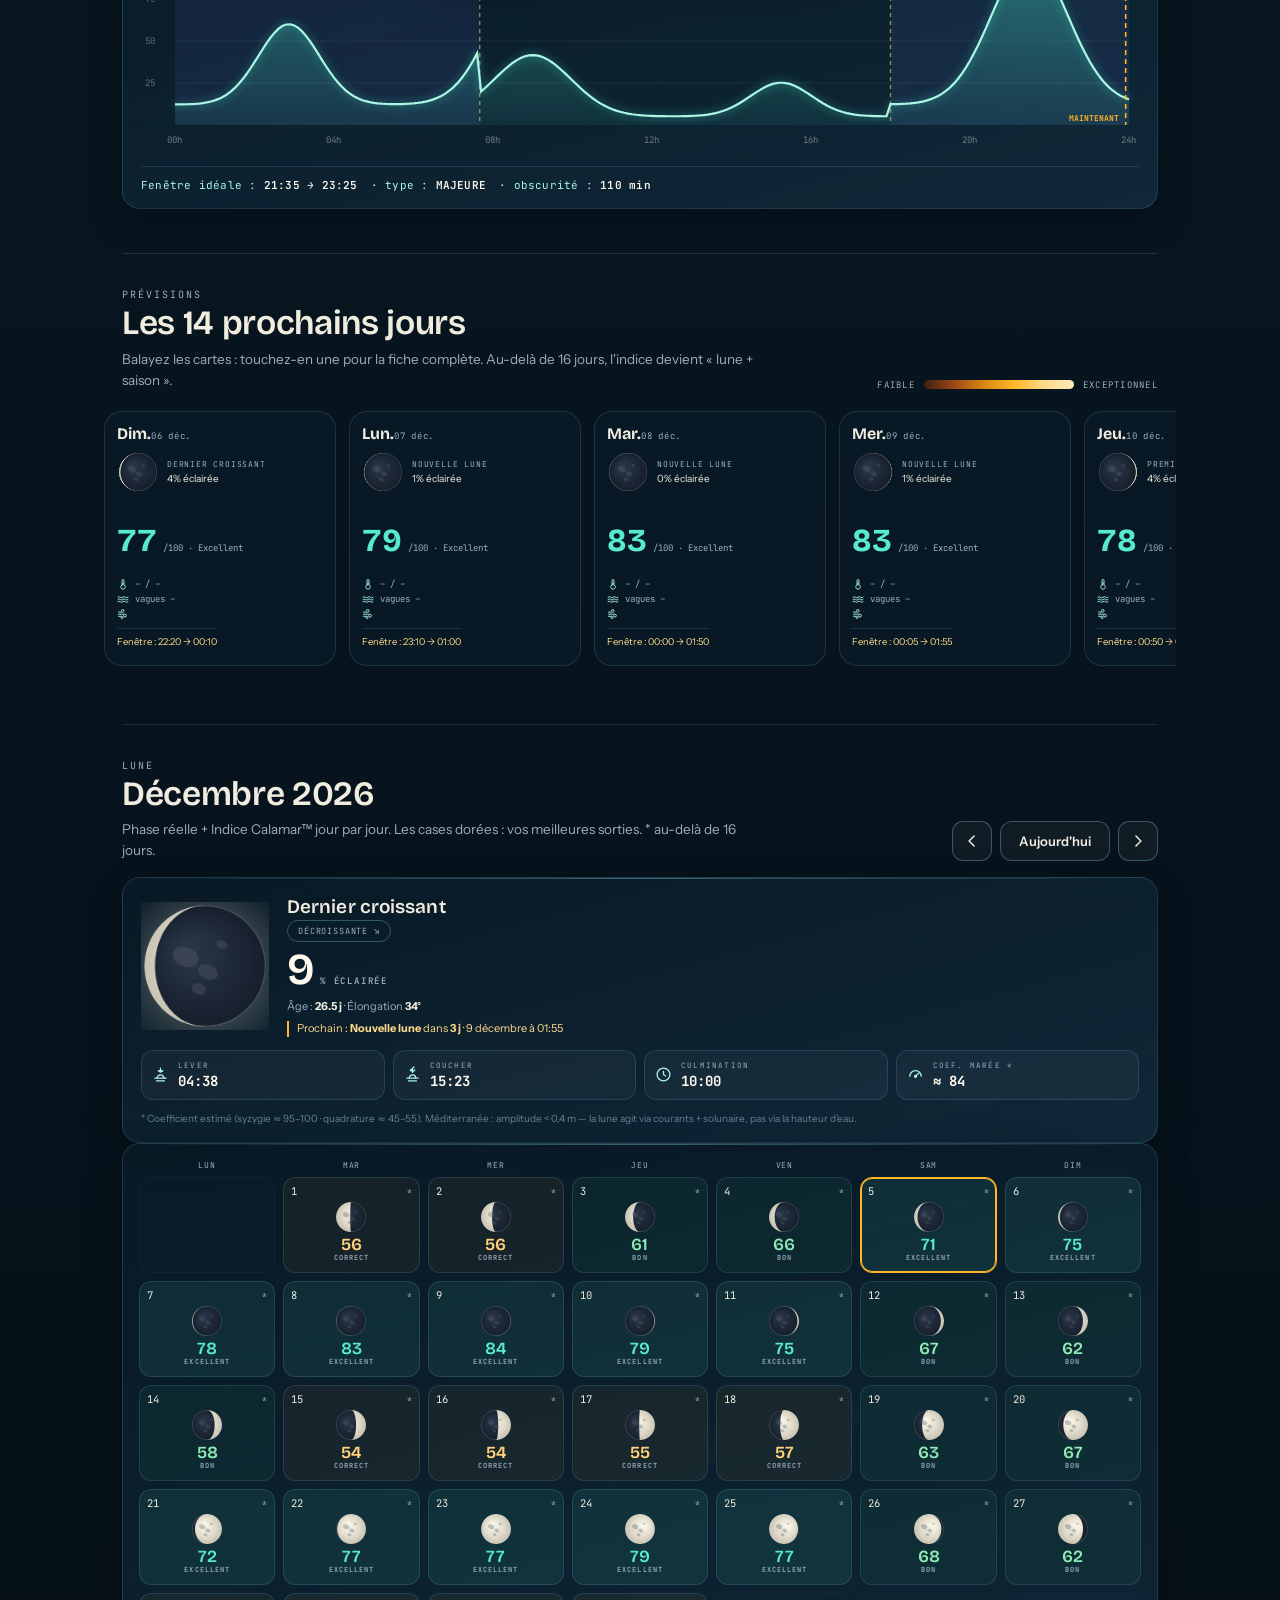
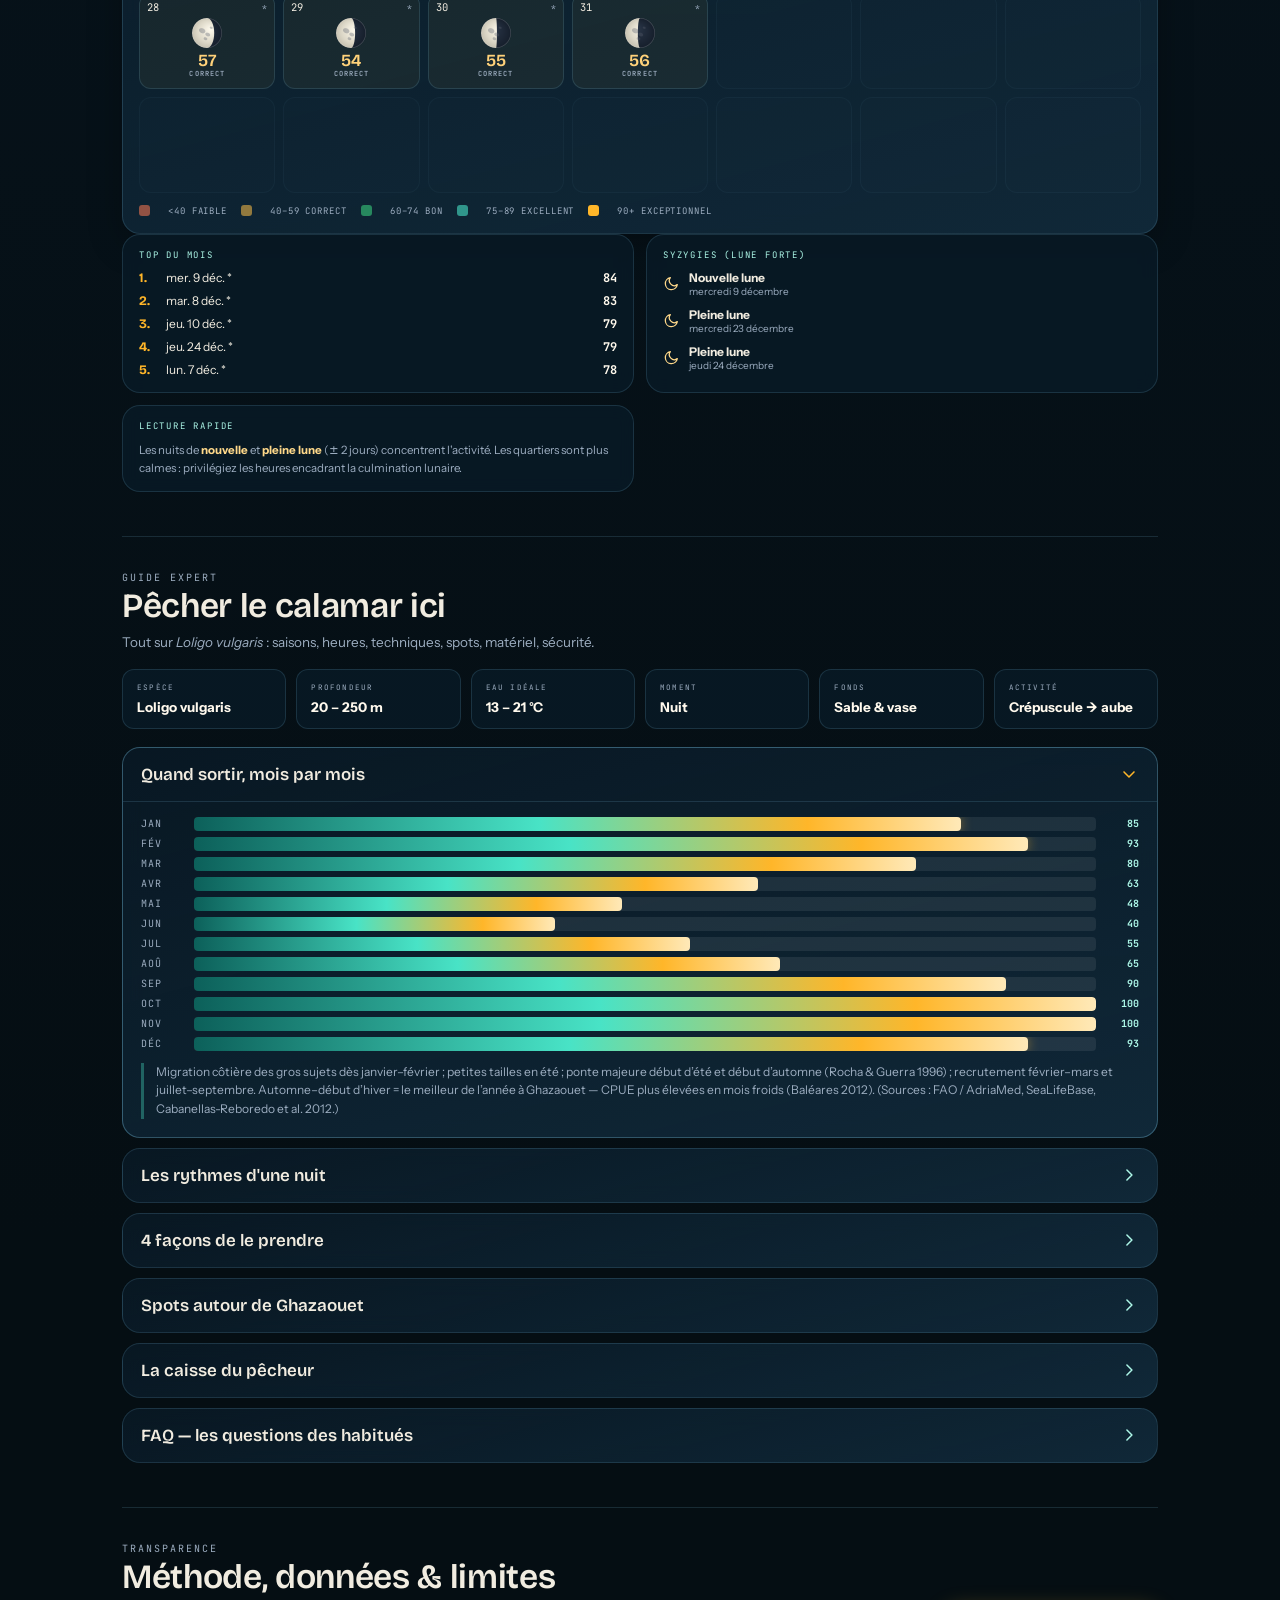
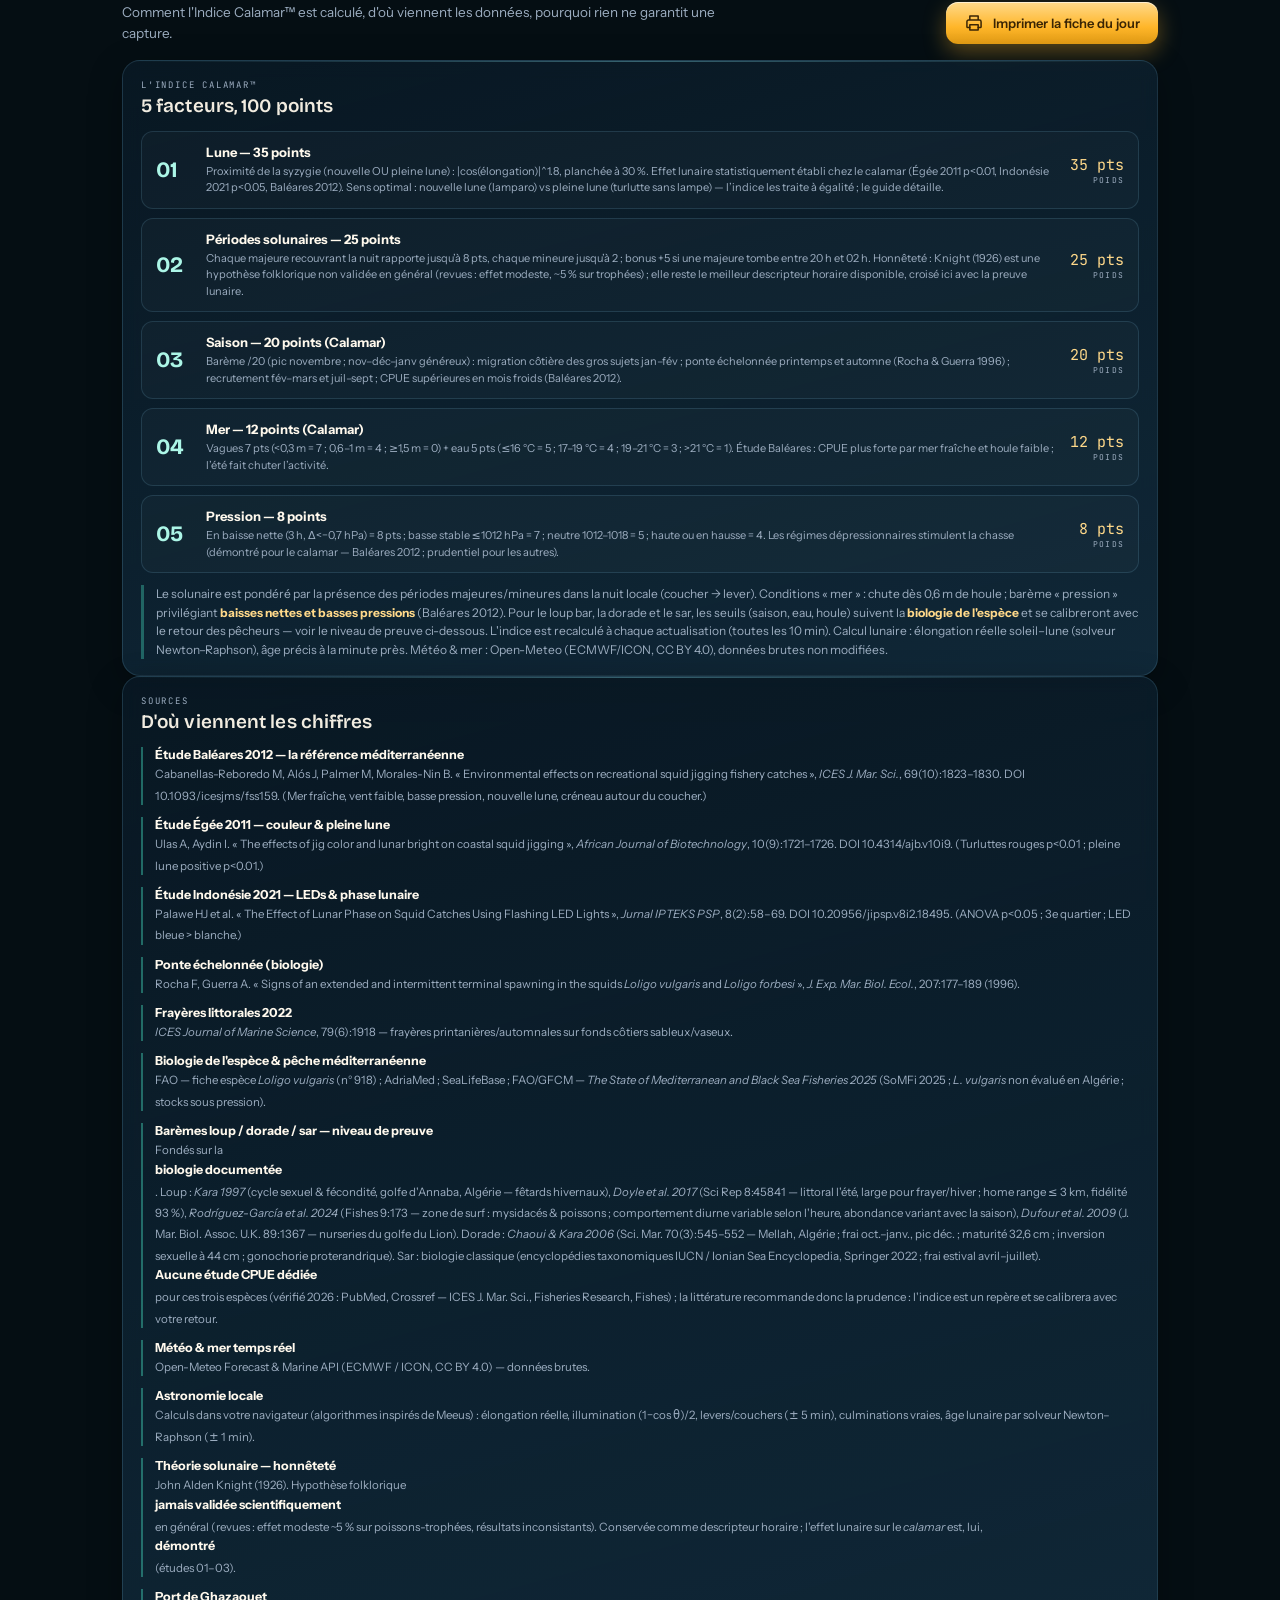
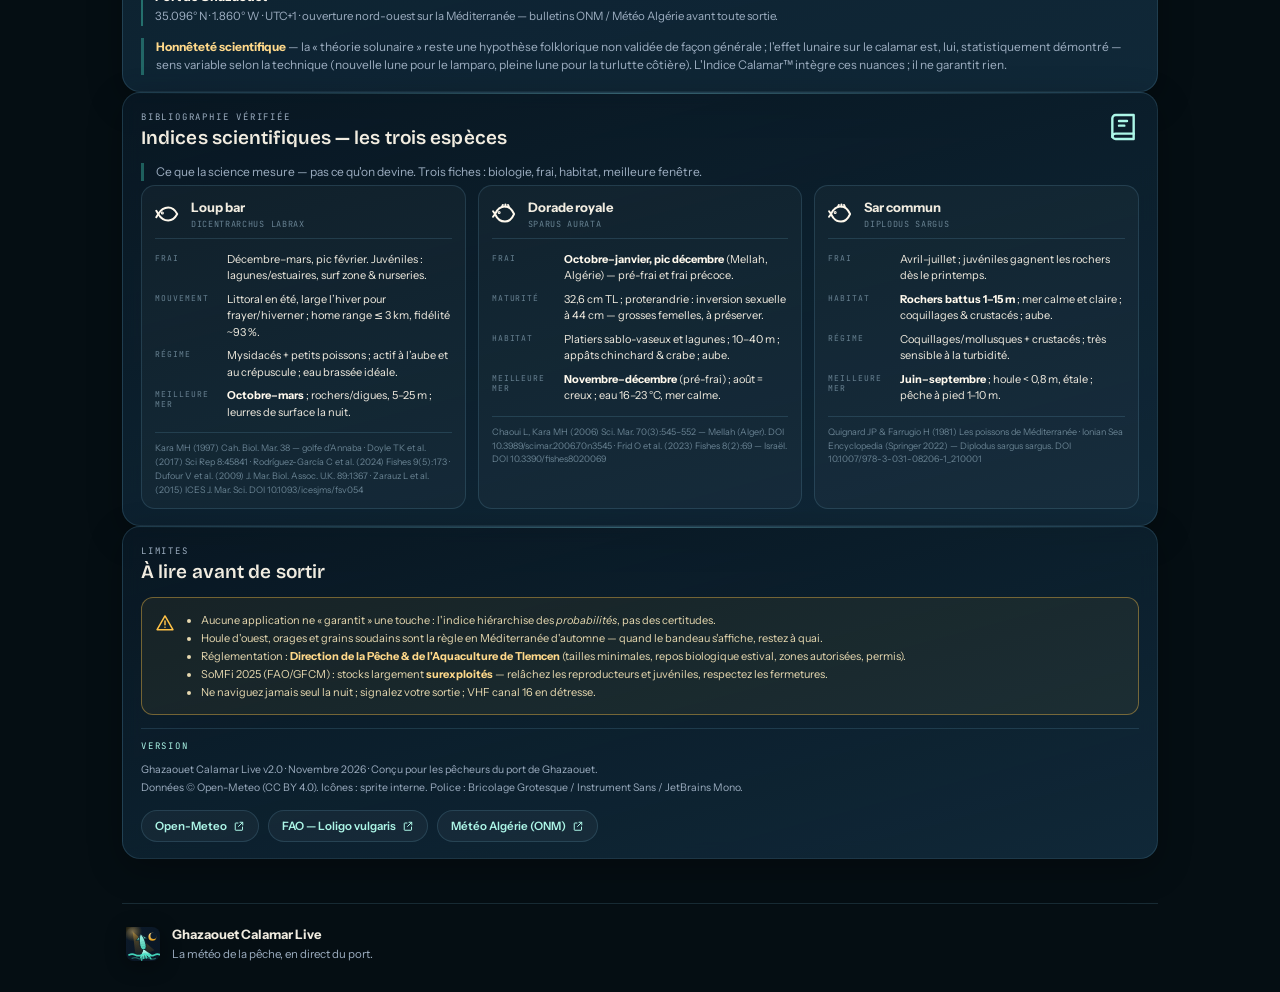
==== commit b1f95c64: "Guide complet par espèce : fiche, mois, rythmes, techniques, spots, matériel, FAQ, méthode adaptés (" ====
--- a/index.html
+++ b/index.html
@@ -3,8 +3,8 @@
 <head>
 <meta charset="UTF-8">
 <meta name="viewport" content="width=device-width, initial-scale=1.0, viewport-fit=cover">
-<title>Ghazaouet Calamar Live — Meilleurs jours &amp; heures pour pêcher le calamar</title>
-<meta name="description" content="App pro en direct pour la pêche du calamar (encornet) au port de Ghazaouet (Tlemcen, Algérie) : Indice Calamar sur 100, phases lunaires, périodes solunaires majeures et mineures, marée, météo et état de la mer temps réel, calendrier des meilleures journées.">
+<title>Ghazaouet Calamar Live — Meilleurs jours &amp; heures pour pêcher à Ghazaouet (calamar, loup, dorade, sar)</title>
+<meta name="description" content="App pro en direct pour la pêche à Ghazaouet (Tlemcen, Algérie) : Indice pêche sur 100 pour le calamar, le loup bar, la dorade et le sar ; phases lunaires, périodes solunaires, météo et état de la mer temps réel, calendrier des meilleures journées.">
 <meta name="theme-color" content="#050E13">
 <meta name="author" content="Ghazaouet Calamar Live">
 <link rel="icon" href="assets/icon.svg" type="image/svg+xml">
@@ -12,7 +12,7 @@
 <link rel="preconnect" href="https://fonts.googleapis.com">
 <link rel="preconnect" href="https://fonts.gstatic.com" crossorigin>
 <link href="https://fonts.googleapis.com/css2?family=Bricolage+Grotesque:opsz,wght@12..96,600..800&family=Instrument+Sans:wght@400;500;600;700&family=JetBrains+Mono:wght@400;500;600;700&display=swap" rel="stylesheet">
-<link rel="stylesheet" href="assets/css/style.css?v=20261106c">
+<link rel="stylesheet" href="assets/css/style.css?v=20261106d">
 </head>
 <body>
 
@@ -132,7 +132,7 @@
     <button class="btn btn-ghost sheet-ghost" id="btnRefresh2"><svg class="ic"><use href="#i-refresh"/></svg> Actualiser les données</button>
   </div>
 
-  <p class="sheet-foot">Indice Calamar™ v2.0 — outil d'aide à la décision. La mer reste imprévisible&nbsp;; naviguez avec prudence.</p>
+  <p class="sheet-foot">Indice Ghazaouet™ v2.0 — outil d'aide à la décision. La mer reste imprévisible&nbsp;; naviguez avec prudence.</p>
 </aside>
 <div class="sidebar-overlay" id="sidebarOverlay" aria-hidden="true"></div>
 
@@ -155,7 +155,7 @@
       </header>
       <div class="hero-body">
         <div class="gauge-canvas-wrap">
-          <canvas id="gaugeCanvas" width="300" height="212" role="img" aria-label="Jauge de l'indice calamar"></canvas>
+          <canvas id="gaugeCanvas" width="300" height="212" role="img" aria-label="Jauge de l'indice"></canvas>
           <div class="gauge-center">
             <div class="gauge-value" id="gaugeValue">--</div>
             <div class="gauge-max">/ 100</div>
@@ -239,7 +239,7 @@
       <div>
         <span class="card-kicker">Lune</span>
         <h2 class="sec-title" id="calMonthTitle">—</h2>
-        <p class="view-sub">Phase réelle + Indice Calamar™ jour par jour. Les cases dorées : vos meilleures sorties. * au-delà de 16 jours.</p>
+        <p class="view-sub" id="luneSub">Phase réelle + Indice Calamar™ jour par jour. Les cases dorées : vos meilleures sorties. * au-delà de 16 jours.</p>
       </div>
       <div class="cal-nav">
         <button class="icon-btn" id="calPrev" aria-label="Mois précédent"><svg class="ic"><use href="#i-chev-l"/></svg></button>
@@ -286,64 +286,40 @@
     <header class="sec-head">
       <div>
         <span class="card-kicker">Guide expert</span>
-        <h2 class="sec-title">Pêcher le calamar ici</h2>
-        <p class="view-sub">Tout sur <em>Loligo vulgaris</em> : saisons, heures, techniques, spots, matériel, sécurité.</p>
+        <h2 class="sec-title" id="guideTitle">Pêcher le calamar ici</h2>
+        <p class="view-sub" id="guideSub">Tout sur <em>Loligo vulgaris</em> : saisons, heures, techniques, spots, matériel, sécurité.</p>
       </div>
     </header>
 
-    <div class="fact-strip" aria-label="Fiche espèce">
-      <div class="fact"><small>Espèce</small><strong>Loligo vulgaris</strong></div>
-      <div class="fact"><small>Profondeur</small><strong>20 – 250 m</strong></div>
-      <div class="fact"><small>Eau idéale</small><strong>13 – 20 °C</strong></div>
-      <div class="fact"><small>Moment</small><strong>Nuit</strong></div>
-      <div class="fact"><small>Fonds</small><strong>Sable &amp; vase</strong></div>
-      <div class="fact"><small>Activité</small><strong>Crépuscule → aube</strong></div>
-    </div>
+    <div class="fact-strip" id="factStrip" aria-label="Fiche espèce"></div>
 
     <details class="fold" open>
       <summary class="fold-q"><span>Quand sortir, mois par mois</span><svg class="ic"><use href="#i-chev-r"/></svg></summary>
       <div class="fold-a">
         <div class="season-bars" id="seasonBars" aria-label="Qualité par mois"></div>
-        <p class="note">Migration côtière des gros sujets dès janvier–février ; petites tailles en été ; ponte majeure début d'été et début d'automne (Rocha &amp; Guerra 1996) ; recrutement février–mars et juillet–septembre. Automne–début d'hiver = le meilleur de l'année à Ghazaouet — CPUE plus élevées en mois froids (Baléares 2012). (Sources : FAO / AdriaMed, SeaLifeBase, Cabanellas-Reboredo et al. 2012.)</p>
+        <p class="note" id="moisNote"></p>
       </div>
     </details>
 
     <details class="fold">
       <summary class="fold-q"><span>Les rythmes d'une nuit</span><svg class="ic"><use href="#i-chev-r"/></svg></summary>
       <div class="fold-a">
-        <ul class="hour-slots">
-          <li><span class="hs-time">17h – 19h</span><div class="hs-bar is-good"><div style="width:72%"></div></div><span class="hs-note">Crépuscule — créneau validé par la science</span></li>
-          <li><span class="hs-time">19h – 22h</span><div class="hs-bar is-peak"><div style="width:96%"></div></div><span class="hs-note">Prime time — turlutte &amp; lumière</span></li>
-          <li><span class="hs-time">22h – 02h</span><div class="hs-bar is-good"><div style="width:78%"></div></div><span class="hs-note">Pleine nuit — activité soutenue</span></li>
-          <li><span class="hs-time">02h – 04h</span><div class="hs-bar is-good"><div style="width:60%"></div></div><span class="hs-note">Second souffle — calme plat souvent</span></li>
-          <li><span class="hs-time">04h – 07h</span><div class="hs-bar"><div style="width:30%"></div></div><span class="hs-note">Aube — touches sporadiques</span></li>
-          <li><span class="hs-time">07h – 17h</span><div class="hs-bar is-low"><div style="width:8%"></div></div><span class="hs-note">Journée — le calamar redescend (20–250 m)</span></li>
-        </ul>
-        <p class="note"><strong>Preuve scientifique</strong> — Cabanellas-Reboredo et al. (2012, <em>ICES J. Mar. Sci.</em>, Baléares) : CPUE maximale dans un <strong>créneau étroit autour du coucher du soleil</strong>, meilleure en <strong>mois froids</strong>, favorisée par eau fraîche + vent faible + <strong>basse pression</strong> + jours proches de la <strong>nouvelle lune</strong>. Ulas &amp; Aydin (2011, <em>Afr. J. Biotechnol.</em>, Égée) : turluttes <strong>rouges</strong> supérieures (p&lt;0.01) et pleine lune positive (p&lt;0.01) pour la turlutte côtière.</p>
+        <ul class="hour-slots" id="hourSlots"></ul>
+        <p class="note" id="preuveNote"></p>
       </div>
     </details>
 
     <details class="fold">
       <summary class="fold-q"><span>4 façons de le prendre</span><svg class="ic"><use href="#i-chev-r"/></svg></summary>
       <div class="fold-a">
-        <div class="tech-grid">
-          <div class="tech"><div class="tech-num">01</div><h4>Turlutte de nuit</h4><p>Leurre sans ardillon, couronne de poils. Lancer–ramener saccadé, animations courtes, pauses longues. Idéal du bord ou en barque lente.</p><p class="tech-pro">Tailles 2.0–3.5 · <strong>rouge d'abord</strong> (étude Égée, p&lt;0.01 ; orange ensuite, blanc moins bon) · phosphorescent en nuit noire · fond sableux 20–60 m. Pleine lune = turluttes plus efficaces (p&lt;0.01).</p></div>
-          <div class="tech"><div class="tech-num">02</div><h4>Pêche au lamparo</h4><p>Projecteur blanc/bleu sous la coque ou sur la jetée : le calamar monte dans le halo. Ligne fine + petit turlutte. Très efficace en nuit noire.</p><p class="tech-pro">Nouvelle lune &gt; pleine lune pour le lamparo (contraste maxi) · LED <strong>bleue &gt; blanche</strong> (Indonésie 2021, p&lt;0.05) · 3e quartier souvent productif sous LED.</p></div>
-          <div class="tech"><div class="tech-num">03</div><h4>Dérive sur les chasses</h4><p>Repérer chasses de thons/dorades ou zones de courant (cassures, pointes). Dérive lente, turlutte profonde. Calamars en chasse active.</p><p class="tech-pro">Eaux 13–20 °C, houle &lt; 0,5 m = activité maximale.</p></div>
-          <div class="tech"><div class="tech-num">04</div><h4>Du bord (digue/jetée)</h4><p>Sur la digue du port ou le môle : lampes, calamars montent aux points lumineux. Petits leurres, fil fin, épuisette longue.</p><p class="tech-pro">Évitez les soirs de grosse houle d'ouest — le port est exposé nord-ouest.</p></div>
-        </div>
+        <div class="tech-grid" id="techGrid"></div>
       </div>
     </details>
 
     <details class="fold">
       <summary class="fold-q"><span>Spots autour de Ghazaouet</span><svg class="ic"><use href="#i-chev-r"/></svg></summary>
       <div class="fold-a">
-        <ul class="spot-list">
-          <li><div class="spot-rank">A</div><div class="spot-body"><strong>Jetée ouest &amp; digue du phare « Les Deux Frères »</strong><span>Accès à pied · 5–15 m · lampes du port · idéal lamparo par nuit calme. Attention aux glissades.</span></div></li>
-          <li><div class="spot-rank">B</div><div class="spot-body"><strong>Le large du port (cassure 30 → 80 m)</strong><span>En barque · pente du plateau · dérive sur chasses · meilleur secteur automne–hiver.</span></div></li>
-          <li><div class="spot-rank">C</div><div class="spot-body"><strong>Baie de Honaïne (10 km à l'ouest)</strong><span>Fonds sableux 15–40 m · abritée de la houle d'ouest · très bonne densité octobre–décembre.</span></div></li>
-          <li><div class="spot-rank">D</div><div class="spot-body"><strong>Marsa Ben M'Hidi (à l'est, frontière)</strong><span>Spot historique · vérifier zones autorisées et réglementation locale.</span></div></li>
-        </ul>
+        <ul class="spot-list" id="spotList"></ul>
         <div class="safety-box"><svg class="ic"><use href="#i-shield"/></svg><div><strong>Sécurité avant tout</strong><ul><li>Gilet + 2 moyens de communication (téléphone chargé / VHF) ; prévenez un proche de l'heure de retour.</li><li>Jamais de sortie par alerte orage / mer formée (bandeau du tableau de bord).</li><li>Bulletin météo marine ONM / Météo Algérie avant de prendre la mer.</li><li>Nuit = plus de risque : feux de navigation obligatoires en barque.</li></ul></div></div>
       </div>
     </details>
@@ -354,15 +330,7 @@
         <div class="table-wrap">
           <table class="gear-table">
             <thead><tr><th>Élément</th><th>Recommandation</th><th>Budget</th></tr></thead>
-            <tbody>
-              <tr><td>Canne</td><td>Turlutte / spinning 2,4–3,0 m · médium-fast · 80–150 g</td><td>€€</td></tr>
-              <tr><td>Moulinet</td><td>4000–5000 · frein fin · 200 m tresse PE 0.8–1.2</td><td>€€</td></tr>
-              <tr><td>Leader</td><td>Fluorocarbone 0,25–0,35 mm · 1,5 m · discret en eau claire</td><td>€</td></tr>
-              <tr><td>Turluttes</td><td>N° 2.0 à 3.5 · rose, orange, blanc, phospho (nuit)</td><td>€</td></tr>
-              <tr><td>Émerillons</td><td>Agrafe + baril (change rapide)</td><td>€</td></tr>
-              <tr><td>Lampe</td><td>Frontale rouge (préserve la vision nocturne) + projecteur 12 V</td><td>€ – €€</td></tr>
-              <tr><td>Divers</td><td>Épuisette longue · seau à couvercle · couteau · eau douce</td><td>€</td></tr>
-            </tbody>
+            <tbody id="gearRows"></tbody>
           </table>
         </div>
       </div>
@@ -380,13 +348,13 @@
       <div>
         <span class="card-kicker">Transparence</span>
         <h2 class="sec-title">Méthode, données &amp; limites</h2>
-        <p class="view-sub">Comment l'Indice Calamar™ est calculé, d'où viennent les données, pourquoi rien ne garantit une capture.</p>
+        <p class="view-sub" id="methodeSub">Comment l'Indice est calculé, d'où viennent les données, pourquoi rien ne garantit une capture.</p>
       </div>
       <button class="btn btn-gold" id="btnPrint"><svg class="ic"><use href="#i-printer"/></svg> Imprimer la fiche du jour</button>
     </header>
 
     <article class="card pad">
-      <header class="card-head"><div><span class="card-kicker">L'Indice Calamar™</span><h3 class="card-title">5 facteurs, 100 points</h3></div></header>
+      <header class="card-head"><div><span class="card-kicker" id="methodKicker">L'Indice Calamar™</span><h3 class="card-title">5 facteurs, 100 points</h3></div></header>
       <ol class="method-list" id="methodList"></ol>
       <p class="note">Le solunaire est pondéré par la présence des périodes majeures/mineures dans la nuit locale (coucher → lever). Conditions « mer » : chute dès 0,6 m de houle ; barème « pression » privilégiant <strong>baisses nettes et basses pressions</strong> (Baléares 2012). Pour le loup bar, la dorade et le sar, les seuils (saison, eau, houle) suivent la <strong>biologie de l'espèce</strong> et se calibreront avec le retour des pêcheurs — voir le niveau de preuve ci-dessous. L'indice est recalculé à chaque actualisation (toutes les 10 min). Calcul lunaire : élongation réelle soleil–lune (solveur Newton–Raphson), âge précis à la minute près. Météo &amp; mer : Open-Meteo (ECMWF/ICON, CC BY 4.0), données brutes non modifiées.</p>
     </article>
@@ -477,7 +445,7 @@
 
   <footer class="footer">
     <img src="assets/icon.svg" alt="" width="34" height="34">
-    <div><strong>Ghazaouet Calamar Live</strong><span>La météo du calamar, en direct du port.</span></div>
+    <div><strong>Ghazaouet Calamar Live</strong><span id="footTag">La météo de la pêche, en direct du port.</span></div>
   </footer>
 </main>
 
@@ -490,8 +458,8 @@
   <button class="dock-btn" data-nav="methode"><svg class="ic"><use href="#i-info"/></svg><span>Méthode</span></button>
 </nav>
 
-<script src="assets/js/engine.js?v=20261106c"></script>
-<script src="assets/js/astro.js?v=20261106c"></script>
-<script src="assets/js/app.js?v=20261106c"></script>
+<script src="assets/js/engine.js?v=20261106d"></script>
+<script src="assets/js/astro.js?v=20261106d"></script>
+<script src="assets/js/app.js?v=20261106d"></script>
 </body>
 </html>
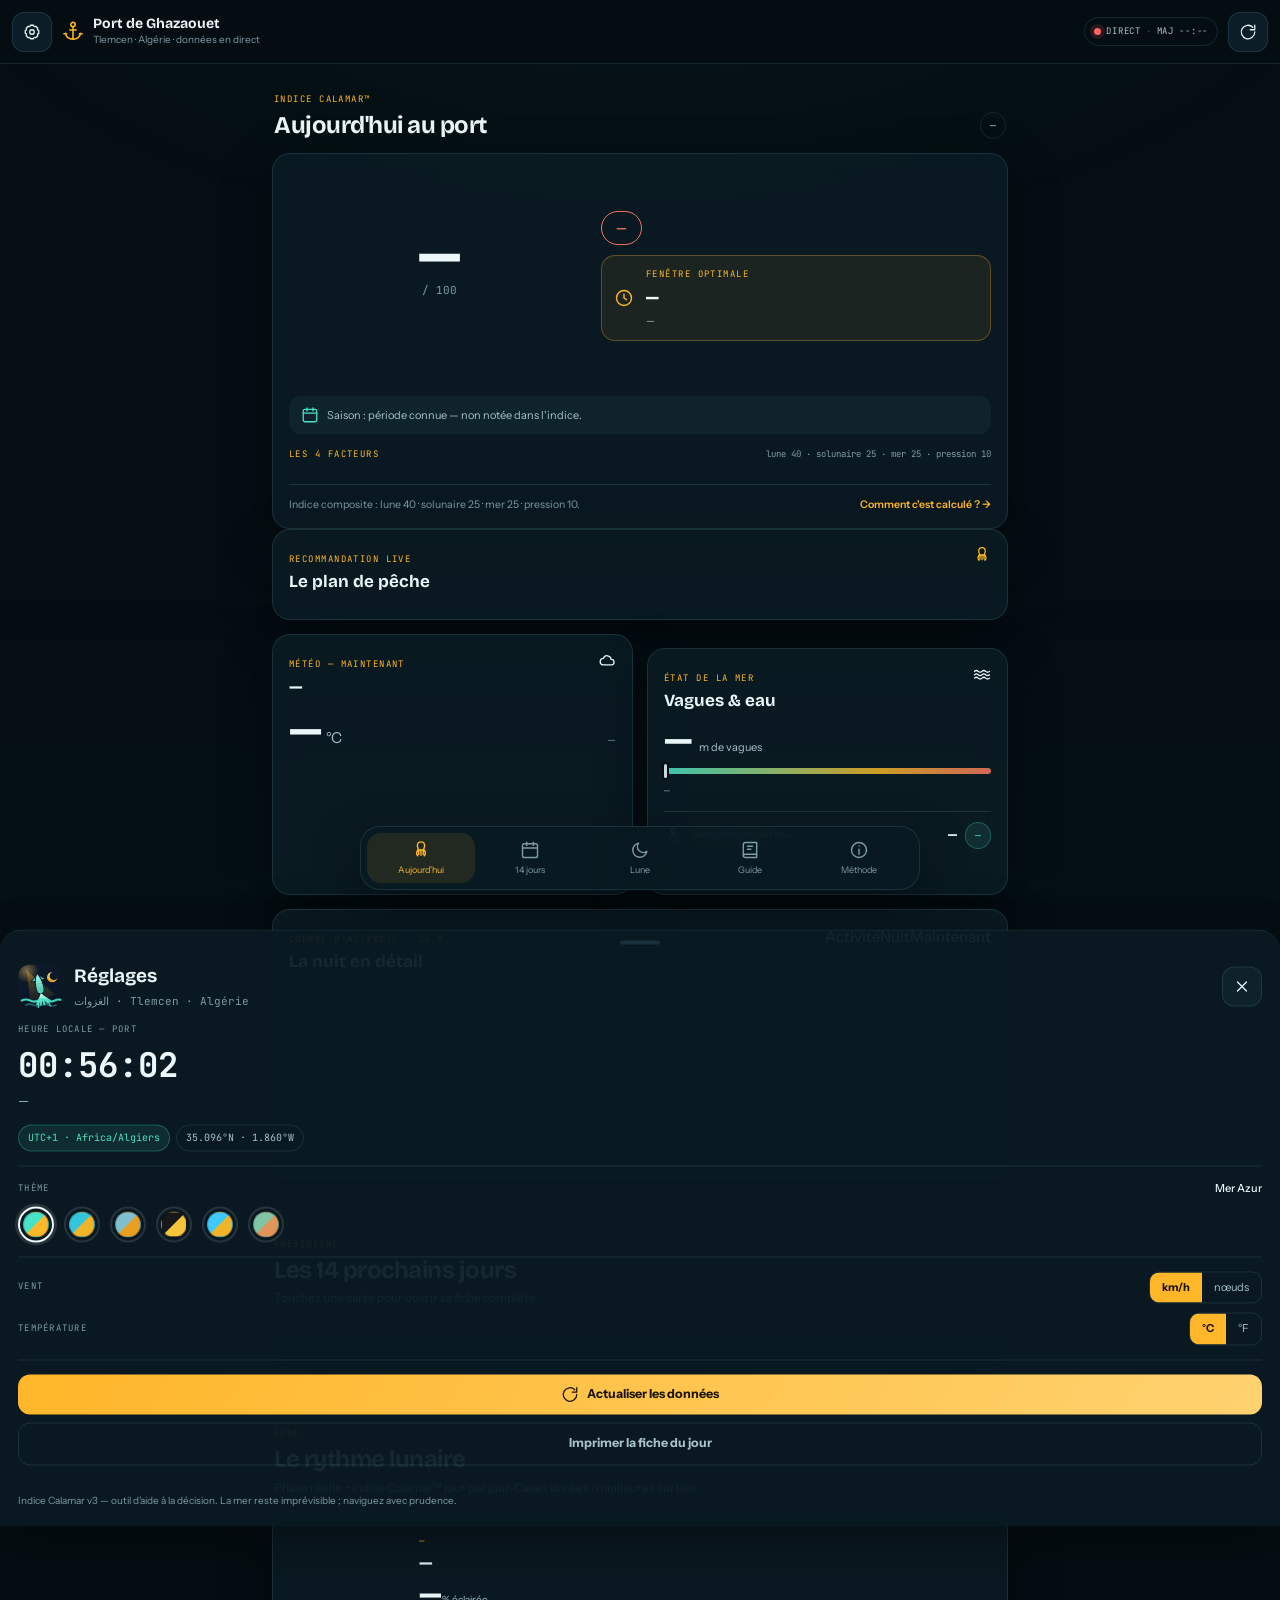
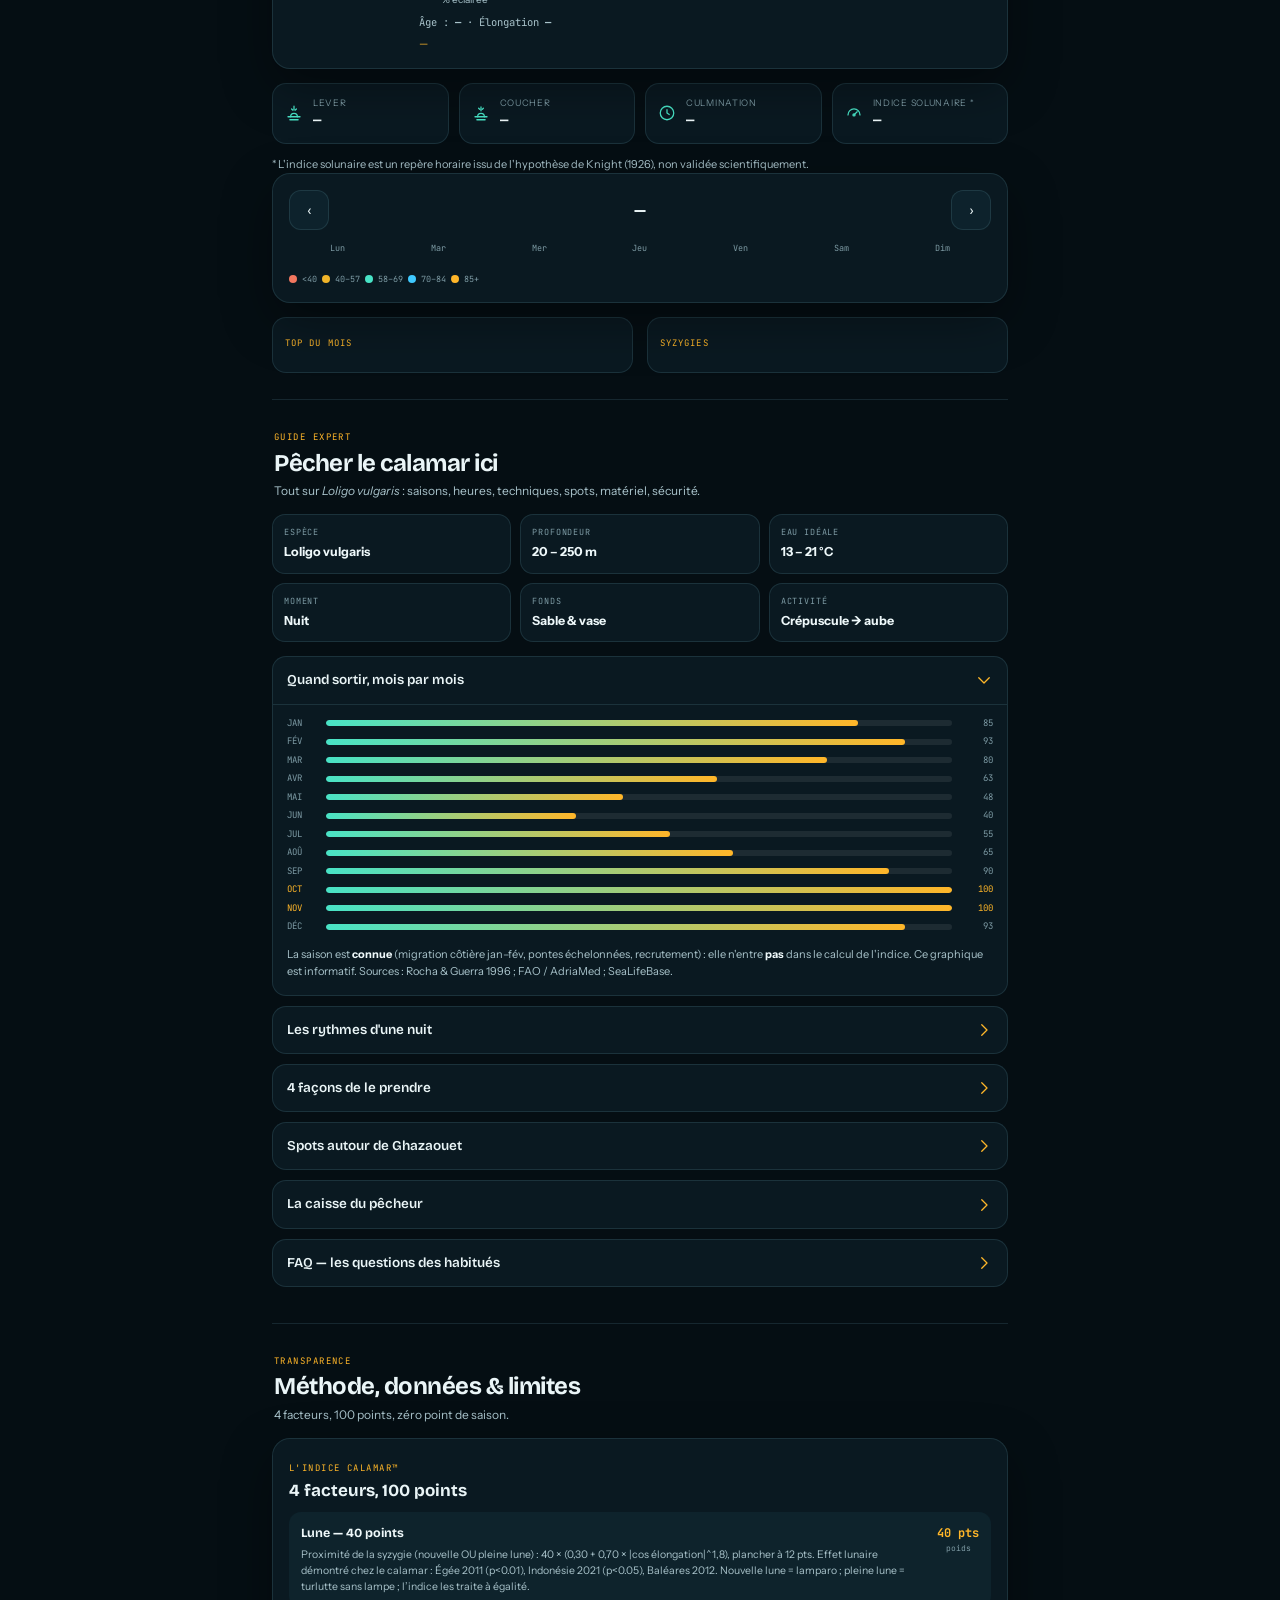
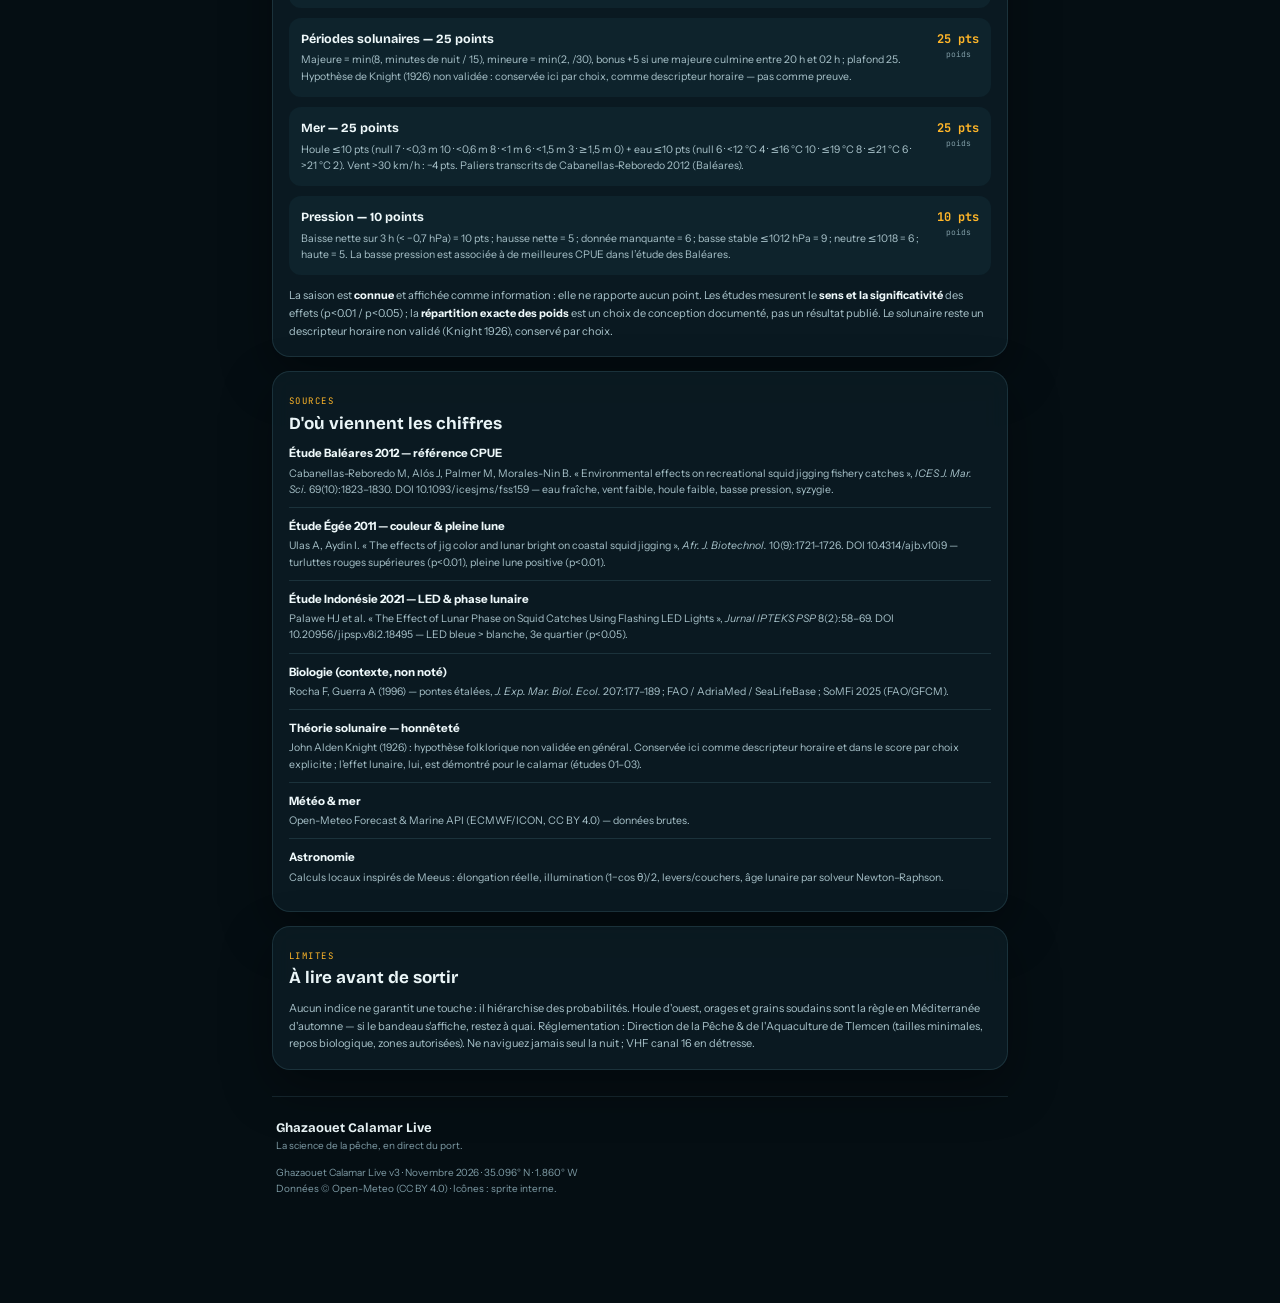
==== commit 1aa458b5: "Refonte v3 - indice 40/25/25/10 sans points saison" ====
--- a/index.html
+++ b/index.html
@@ -3,453 +3,289 @@
 <head>
 <meta charset="UTF-8">
 <meta name="viewport" content="width=device-width, initial-scale=1.0, viewport-fit=cover">
-<title>Ghazaouet Calamar Live — Meilleurs jours &amp; heures pour pêcher à Ghazaouet (calamar, loup, dorade, sar)</title>
-<meta name="description" content="App pro en direct pour la pêche à Ghazaouet (Tlemcen, Algérie) : Indice pêche sur 100 pour le calamar, le loup bar, la dorade et le sar ; phases lunaires, périodes solunaires, météo et état de la mer temps réel, calendrier des meilleures journées.">
+<title>Ghazaouet Calamar Live — Meilleures heures pour pêcher le calamar à Ghazaouet</title>
+<meta name="description" content="Indice Calamar live à Ghazaouet (Tlemcen, Algérie) : lune, solunaire, mer et pression calculés à partir des études scientifiques sur Loligo vulgaris. Données Open-Meteo en direct.">
 <meta name="theme-color" content="#050E13">
 <meta name="author" content="Ghazaouet Calamar Live">
-<link rel="icon" href="assets/icon.svg" type="image/svg+xml">
+<link rel="icon" href="assets/icon.svg?v=20261119a" type="image/svg+xml">
 <link rel="manifest" href="manifest.webmanifest">
 <link rel="preconnect" href="https://fonts.googleapis.com">
 <link rel="preconnect" href="https://fonts.gstatic.com" crossorigin>
-<link href="https://fonts.googleapis.com/css2?family=Bricolage+Grotesque:opsz,wght@12..96,600..800&family=Instrument+Sans:wght@400;500;600;700&family=JetBrains+Mono:wght@400;500;600;700&display=swap" rel="stylesheet">
-<link rel="stylesheet" href="assets/css/style.css?v=20261106d">
+<link href="https://fonts.googleapis.com/css2?family=Bricolage+Grotesque:opsz,wght@12..96,600..800&family=Instrument+Sans:wght@400;500;600;700&family=JetBrains+Mono:wght@400;500;700&display=swap" rel="stylesheet">
+<link rel="stylesheet" href="assets/css/style.css?v=20261119a">
 </head>
 <body>
 
-<!-- ═══════════ SPLASH (3 s, logo animé) ═══════════ -->
+<a class="skip-link" href="#s-dashboard">Aller au contenu</a>
+
+<!-- ═══════════ SPLASH — logo animé, 3 secondes ═══════════ -->
 <div class="splash" id="splash" aria-hidden="true">
   <div class="splash-glow"></div>
-  <img class="splash-logo" src="assets/icon.svg" alt="" width="112" height="112">
+  <img class="splash-logo" src="assets/icon.svg?v=20261119a" alt="" width="112" height="112">
   <div class="splash-name">Ghazaouet <strong>Calamar Live</strong></div>
-  <div class="splash-tag">La météo de la pêche, en direct du port</div>
+  <div class="splash-tag">La science de la pêche, en direct du port</div>
   <div class="splash-bar"><i></i></div>
 </div>
 
-<!-- ═══════════ SPRITE D'ICÔNES (SVG, stroke = currentColor) ═══════════ -->
-<svg width="0" height="0" style="position:absolute" aria-hidden="true">
-  <defs>
-    <symbol id="i-grid" viewBox="0 0 24 24"><rect x="3" y="3" width="7" height="7" rx="1.6"/><rect x="14" y="3" width="7" height="7" rx="1.6"/><rect x="3" y="14" width="7" height="7" rx="1.6"/><rect x="14" y="14" width="7" height="7" rx="1.6"/></symbol>
-    <symbol id="i-cal" viewBox="0 0 24 24"><rect x="3" y="4.5" width="18" height="16.5" rx="2.2"/><path d="M8 2.5v4M16 2.5v4M3 9.5h18"/></symbol>
-    <symbol id="i-moon" viewBox="0 0 24 24"><path d="M20.2 13.6A8.5 8.5 0 1 1 10.4 3.8a7 7 0 0 0 9.8 9.8z"/></symbol>
-    <symbol id="i-book" viewBox="0 0 24 24"><path d="M4 19.5A2.5 2.5 0 0 1 6.5 17H20V3H6.5A2.5 2.5 0 0 0 4 5.5v14z"/><path d="M20 17v4H6.5A2.5 2.5 0 0 1 4 18.5"/><path d="M9 7.5h6M9 11h4"/></symbol>
-    <symbol id="i-info" viewBox="0 0 24 24"><circle cx="12" cy="12" r="9"/><path d="M12 11v6M12 7.2h.01"/></symbol>
-    <symbol id="i-refresh" viewBox="0 0 24 24"><path d="M21 12a9 9 0 1 1-2.6-6.3M21 3v6h-6"/></symbol>
-    <symbol id="i-menu" viewBox="0 0 24 24"><path d="M4 7h16M4 12h16M4 17h16"/></symbol>
-    <symbol id="i-x" viewBox="0 0 24 24"><path d="M6 6l12 12M18 6L6 18"/></symbol>
-    <symbol id="i-thermo" viewBox="0 0 24 24"><path d="M10 13.6V5a2 2 0 1 1 4 0v8.6a4.6 4.6 0 1 1-4 0z"/><path d="M12 9v5"/></symbol>
-    <symbol id="i-wind" viewBox="0 0 24 24"><path d="M3 8.2h8.5a2.6 2.6 0 1 0-2.6-2.6M3 12.4h13a2.8 2.8 0 1 1-2.8 2.8M3 16.6h7a2.2 2.2 0 1 1-2.2 2.2"/></symbol>
-    <symbol id="i-drop" viewBox="0 0 24 24"><path d="M12 3s6.2 6.7 6.2 11.1a6.2 6.2 0 0 1-12.4 0C5.8 9.7 12 3 12 3z"/></symbol>
-    <symbol id="i-gauge" viewBox="0 0 24 24"><path d="M4 14.5a8 8 0 1 1 16 0"/><path d="M12 14.5l4.2-4.2"/><circle cx="12" cy="14.5" r="1.4"/></symbol>
-    <symbol id="i-cloud" viewBox="0 0 24 24"><path d="M6.8 18.5a4.3 4.3 0 0 1 .4-8.58 5.3 5.3 0 0 1 10.3 1.2 3.6 3.6 0 0 1 .4 7.38H6.8z"/></symbol>
-    <symbol id="i-rain" viewBox="0 0 24 24"><path d="M6.8 15a4.3 4.3 0 0 1 .4-8.58 5.3 5.3 0 0 1 10.3 1.2 3.6 3.6 0 0 1 .4 7.38H6.8z"/><path d="M9 18l-1 2M13 18l-1 2M17 18l-1 2"/></symbol>
-    <symbol id="i-sunrise" viewBox="0 0 24 24"><path d="M12 3v5M8.8 6.6l1.4 1.4M15.2 6.6 13.8 8"/><path d="M4 17h16M6.5 21h11"/><path d="M7.5 17a4.5 4.5 0 0 1 9 0"/><path d="M12 8.5l-2-2M12 8.5l2-2"/></symbol>
-    <symbol id="i-sunset" viewBox="0 0 24 24"><path d="M12 9V4M8.8 5.6l1.4 1.4M15.2 5.6 13.8 7"/><path d="M4 17h16M6.5 21h11"/><path d="M7.5 17a4.5 4.5 0 0 1 9 0"/><path d="M12 3.5l-2 2M12 3.5l2-2"/></symbol>
-    <symbol id="i-waves" viewBox="0 0 24 24"><path d="M2 8.5q2.5-2.4 5 0t5 0 5 0 5 0M2 13q2.5-2.4 5 0t5 0 5 0 5 0M2 17.5q2.5-2.4 5 0t5 0 5 0 5 0"/></symbol>
-    <symbol id="i-anchor" viewBox="0 0 24 24"><circle cx="12" cy="5" r="2.4"/><path d="M12 7.4V21M8.5 11h7M4 14.5c0 4 3.6 6.5 8 6.5s8-2.5 8-6.5M2 15h3M19 15h3"/></symbol>
-    <symbol id="i-pin" viewBox="0 0 24 24"><path d="M12 21.5s7-6 7-11.4A7 7 0 1 0 5 10.1c0 5.4 7 11.4 7 11.4z"/><circle cx="12" cy="10" r="2.6"/></symbol>
-    <symbol id="i-clock" viewBox="0 0 24 24"><circle cx="12" cy="12" r="9"/><path d="M12 7.5V12l3 2"/></symbol>
-    <symbol id="i-alert" viewBox="0 0 24 24"><path d="M12 3.5 2.5 20h19L12 3.5z"/><path d="M12 9.5V14M12 17h.01"/></symbol>
-    <symbol id="i-check" viewBox="0 0 24 24"><circle cx="12" cy="12" r="9"/><path d="m8.5 12.5 2.5 2.5 4.5-5"/></symbol>
-    <symbol id="i-arrow-r" viewBox="0 0 24 24"><path d="M4.5 12h15M13.5 6l6 6-6 6"/></symbol>
-    <symbol id="i-chev-l" viewBox="0 0 24 24"><path d="m14.5 6-6 6 6 6"/></symbol>
-    <symbol id="i-chev-r" viewBox="0 0 24 24"><path d="m9.5 6 6 6-6 6"/></symbol>
-    <symbol id="i-sun" viewBox="0 0 24 24"><circle cx="12" cy="12" r="4.2"/><path d="M12 2.5v2.6M12 18.9v2.6M2.5 12h2.6M18.9 12h2.6M4.8 4.8l1.8 1.8M17.4 17.4l1.8 1.8M4.8 19.2l1.8-1.8M17.4 6.6l1.8-1.8"/></symbol>
-    <symbol id="i-printer" viewBox="0 0 24 24"><path d="M7 8V3.5h10V8M7 17.5H4.5a1 1 0 0 1-1-1v-6a2 2 0 0 1 2-2h13a2 2 0 0 1 2 2v6a1 1 0 0 1-1 1H17"/><path d="M7 14h10v6.5H7z"/></symbol>
-    <symbol id="i-external" viewBox="0 0 24 24"><path d="M14 4.5h5.5V10M19.5 4.5 11 13"/><path d="M10 6H5.5a1 1 0 0 0-1 1v12.5a1 1 0 0 0 1 1H18a1 1 0 0 0 1-1V14"/></symbol>
-    <symbol id="i-fish" viewBox="0 0 24 24"><path d="M3 12c2.3-3.9 5.4-6 9.2-6 3.5 0 6.3 2.2 8.3 6-2 3.8-4.8 6-8.3 6-3.8 0-6.9-2.1-9.2-6z"/><path d="M3 12 1.2 9M3 12 1.2 15"/><circle cx="6.8" cy="11" r=".5"/></symbol>
-    <symbol id="i-bream" viewBox="0 0 24 24"><path d="M2.8 12c2-4.6 5.2-7 9.2-7 3.6 0 6.4 2.5 8.4 7-2 4.5-4.8 7-8.4 7-4 0-7.2-2.4-9.2-7z"/><path d="M9.2 5.4 10 3.6M12.4 5l0-1.9M15.6 5.4l-.8-1.8"/><path d="M2.8 12 1 9.4M2.8 12 1 14.6"/><circle cx="6.6" cy="10.6" r=".5"/></symbol>
-    <symbol id="i-squid" viewBox="0 0 24 24"><path d="M12 2.2c2.7 0 4.4 2.1 4.4 5L15 12H9l-1.4-4.8C7.6 4.3 9.3 2.2 12 2.2z"/><path d="M9.3 12v5.4M12 12v6.2M14.7 12v5.4M8 12.2C6.4 14.4 6.2 16.6 8 19M16 12.2c1.6 2.2 1.8 4.4 0 6.8"/></symbol>
-    <symbol id="i-shield" viewBox="0 0 24 24"><path d="M12 2.8 4.5 6v6c0 4.6 3 8.4 7.5 10 4.5-1.6 7.5-5.4 7.5-10V6L12 2.8z"/><path d="m9.5 12 2 2 3.5-4"/></symbol>
-    <symbol id="i-settings" viewBox="0 0 24 24"><circle cx="12" cy="12" r="3.2"/><path d="M12 2.8v3M12 18.2v3M4.1 7l2.6 1.5M17.3 15.5l2.6 1.5M4.1 17l2.6-1.5M17.3 8.5l2.6-1.5" stroke-linecap="round"/></symbol>
-    <symbol id="i-copy" viewBox="0 0 24 24"><rect x="9" y="9" width="11" height="11" rx="2"/><path d="M5 15V5a2 2 0 0 1 2-2h10"/></symbol>
-  </defs>
+<!-- ═══════════ SPRITE D'ICÔNES ═══════════ -->
+<svg class="sprite" aria-hidden="true" xmlns="http://www.w3.org/2000/svg">
+  <symbol id="i-sun" viewBox="0 0 24 24"><circle cx="12" cy="12" r="4.2"/><path d="M12 2v3M12 19v3M2 12h3M19 12h3M4.9 4.9 7 7M17 17l2.1 2.1M19.1 4.9 17 7M7 17l-2.1 2.1"/></symbol>
+  <symbol id="i-cloud" viewBox="0 0 24 24"><path d="M6.8 18.5a4.3 4.3 0 0 1 .4-8.58 5.3 5.3 0 0 1 10.3 1.2 3.6 3.6 0 0 1 .4 7.38H6.8z"/></symbol>
+  <symbol id="i-rain" viewBox="0 0 24 24"><path d="M6.8 15a4.3 4.3 0 0 1 .4-8.58 5.3 5.3 0 0 1 10.3 1.2 3.6 3.6 0 0 1 .4 7.38H6.8z"/><path d="M9 18l-1 2M13 18l-1 2M17 18l-1 2"/></symbol>
+  <symbol id="i-moon" viewBox="0 0 24 24"><path d="M20.2 13.6A8.5 8.5 0 1 1 10.4 3.8a7 7 0 0 0 9.8 9.8z"/></symbol>
+  <symbol id="i-squid" viewBox="0 0 24 24"><path d="M12 2.2c2.7 0 4.4 2.1 4.4 5L15 12H9l-1.4-4.8C7.6 4.3 9.3 2.2 12 2.2z"/><path d="M9.3 12v5.4M12 12v6.2M14.7 12v5.4M8 12.2C6.4 14.4 6.2 16.6 8 19M16 12.2c1.6 2.2 1.8 4.4 0 6.8"/></symbol>
+  <symbol id="i-waves" viewBox="0 0 24 24"><path d="M2 8.5q2.5-2.4 5 0t5 0 5 0 5 0M2 13q2.5-2.4 5 0t5 0 5 0 5 0M2 17.5q2.5-2.4 5 0t5 0 5 0 5 0"/></symbol>
+  <symbol id="i-wind" viewBox="0 0 24 24"><path d="M3 8.2h8.5a2.6 2.6 0 1 0-2.6-2.6M3 12.4h13a2.8 2.8 0 1 1-2.8 2.8M3 16.6h7a2.2 2.2 0 1 1-2.2 2.2"/></symbol>
+  <symbol id="i-thermo" viewBox="0 0 24 24"><path d="M10 13.6V5a2 2 0 1 1 4 0v8.6a4.6 4.6 0 1 1-4 0z"/><path d="M12 9v5"/></symbol>
+  <symbol id="i-gauge" viewBox="0 0 24 24"><path d="M4 14.5a8 8 0 1 1 16 0"/><path d="M12 14.5l4.2-4.2"/><circle cx="12" cy="14.5" r="1.4"/></symbol>
+  <symbol id="i-clock" viewBox="0 0 24 24"><circle cx="12" cy="12" r="9"/><path d="M12 7.5V12l3 2"/></symbol>
+  <symbol id="i-cal" viewBox="0 0 24 24"><rect x="3" y="4.5" width="18" height="16.5" rx="2.2"/><path d="M8 2.5v4M16 2.5v4M3 9.5h18"/></symbol>
+  <symbol id="i-book" viewBox="0 0 24 24"><path d="M4 19.5A2.5 2.5 0 0 1 6.5 17H20V3H6.5A2.5 2.5 0 0 0 4 5.5v14z"/><path d="M20 17v4H6.5A2.5 2.5 0 0 1 4 18.5"/><path d="M9 7.5h6M9 11h4"/></symbol>
+  <symbol id="i-info" viewBox="0 0 24 24"><circle cx="12" cy="12" r="9"/><path d="M12 11v6M12 7.2h.01"/></symbol>
+  <symbol id="i-refresh" viewBox="0 0 24 24"><path d="M21 12a9 9 0 1 1-2.6-6.3M21 3v6h-6"/></symbol>
+  <symbol id="i-settings" viewBox="0 0 24 24"><circle cx="12" cy="12" r="3"/><path d="M19.4 15a1.7 1.7 0 0 0 .34 1.87l.06.06-2.83 2.83-.06-.06a1.7 1.7 0 0 0-1.87-.34 1.7 1.7 0 0 0-1.04 1.56V21h-4v-.08A1.7 1.7 0 0 0 8.96 19.4a1.7 1.7 0 0 0-1.87.34l-.06.06-2.83-2.83.06-.06A1.7 1.7 0 0 0 4.6 15a1.7 1.7 0 0 0-1.56-1.04H3v-4h.08A1.7 1.7 0 0 0 4.6 8.96a1.7 1.7 0 0 0-.34-1.87l-.06-.06 2.83-2.83.06.06A1.7 1.7 0 0 0 8.96 4.6a1.7 1.7 0 0 0 1.04-1.56V3h4v.08a1.7 1.7 0 0 0 1.04 1.56 1.7 1.7 0 0 0 1.87-.34l.06-.06 2.83 2.83-.06.06a1.7 1.7 0 0 0-.34 1.87A1.7 1.7 0 0 0 21.04 10H21v4h-.08A1.7 1.7 0 0 0 19.4 15z"/></symbol>
+  <symbol id="i-chev-r" viewBox="0 0 24 24"><path d="M9 5l7 7-7 7"/></symbol>
+  <symbol id="i-check" viewBox="0 0 24 24"><path d="M4 12.5 9.5 18 20 6.5"/></symbol>
+  <symbol id="i-alert" viewBox="0 0 24 24"><path d="M12 3 2.5 20h19L12 3z"/><path d="M12 9v5M12 17h.01"/></symbol>
+  <symbol id="i-sunrise" viewBox="0 0 24 24"><path d="M12 3v5M8.8 6.6l1.4 1.4M15.2 6.6l-1.4 1.4"/><path d="M4 17h16M6.5 21h11"/><path d="M7.5 17a4.5 4.5 0 0 1 9 0"/></symbol>
+  <symbol id="i-sunset" viewBox="0 0 24 24"><path d="M12 9V4M8.8 5.6l1.4 1.4M15.2 5.6l-1.4 1.4"/><path d="M4 17h16M6.5 21h11"/><path d="M7.5 17a4.5 4.5 0 0 1 9 0"/></symbol>
+  <symbol id="i-anchor" viewBox="0 0 24 24"><circle cx="12" cy="5" r="2.4"/><path d="M12 7.4V21M8.5 11h7M4 14.5c0 4 3.6 6.5 8 6.5s8-2.5 8-6.5M2 15h3M19 15h3"/></symbol>
+  <symbol id="i-pin" viewBox="0 0 24 24"><path d="M12 21.5s7-6 7-11.4A7 7 0 1 0 5 10.1c0 5.4 7 11.4 7 11.4z"/><circle cx="12" cy="10" r="2.6"/></symbol>
+  <symbol id="i-shield" viewBox="0 0 24 24"><path d="M12 2.5 20 6v6c0 5-3.4 8.2-8 9.5C7.4 20.2 4 17 4 12V6l8-3.5z"/><path d="m9 12 2 2 4-4"/></symbol>
+  <symbol id="i-x" viewBox="0 0 24 24"><path d="M6 6l12 12M18 6 6 18"/></symbol>
 </svg>
 
-<!-- ═══════════ TOPBAR (fine, stripline) ═══════════ -->
+<!-- ═══════════ TOPBAR ═══════════ -->
 <header class="topbar">
   <button class="icon-btn" id="btnMenu" aria-label="Réglages"><svg class="ic"><use href="#i-settings"/></svg></button>
-  <div class="topbar-loc">
-    <svg class="ic ic-sea"><use href="#i-anchor"/></svg>
-    <div class="topbar-loc-text">
-      <strong>Port de Ghazaouet</strong>
-      <span id="topbarSub">Tlemcen · Algérie · chargement…</span>
-    </div>
-  </div>
-  <div class="topbar-right">
-    <div class="live-pill"><span class="live-dot"></span><span class="live-pill-txt">DIRECT</span><span class="live-pill-sep">·</span>MAJ <span id="lastUpdate">--:--</span></div>
-    <button class="icon-btn" id="btnRefresh" aria-label="Actualiser"><svg class="ic" id="refreshIcon"><use href="#i-refresh"/></svg></button>
-  </div>
+  <div class="brand">
+    <svg class="ic brand-anchor"><use href="#i-anchor"/></svg>
+    <div><strong>Port de Ghazaouet</strong><span>Tlemcen · Algérie · données en direct</span></div>
+  </div>
+  <div class="live-pill"><span class="live-dot"></span>DIRECT<span class="live-sep">·</span><span id="lastUpdate" aria-live="polite">MAJ --:--</span></div>
+  <button class="icon-btn" id="btnRefresh" aria-label="Actualiser"><svg class="ic"><use href="#i-refresh"/></svg></button>
 </header>
 
-<!-- ═══════════ FEUILLE RÉGLAGES (bottom-sheet, ancien tiroir) ═══════════ -->
-<aside class="sidebar" id="sidebar" aria-label="Réglages">
-  <div class="sheet-grab" aria-hidden="true"><i></i></div>
+<!-- ═══════════ FEUILLE RÉGLAGES ═══════════ -->
+<div class="overlay" id="sidebarOverlay"></div>
+<aside class="sheet" id="sidebar" aria-label="Réglages">
+  <div class="sheet-grab"></div>
   <div class="sheet-head">
-    <img class="sheet-logo" src="assets/icon.svg" alt="" width="44" height="44">
-    <div>
-      <h2 class="sheet-title">Réglages</h2>
-      <p class="sheet-sub">الغزوات · Tlemcen · Algérie</p>
-    </div>
-  </div>
-
+    <img class="sheet-logo" src="assets/icon.svg?v=20261119a" alt="" width="44" height="44">
+    <div><h2>Réglages</h2><p>الغزوات · Tlemcen · Algérie</p></div>
+    <button class="icon-btn sheet-close" id="btnClose" aria-label="Fermer"><svg class="ic"><use href="#i-x"/></svg></button>
+  </div>
   <div class="sheet-block">
-    <div class="side-clock-head"><span class="live-dot"></span><span>Heure locale — port</span></div>
-    <div class="side-clock-time" id="sideClock">--:--:--</div>
-    <div class="side-clock-date" id="sideDate">—</div>
-    <div class="side-clock-meta"><span class="chip chip-sea">UTC+1 · Africa/Algiers</span><span class="chip chip-ghost" id="mzCoord">35.096°N · 1.860°W</span></div>
-  </div>
-
-  <div class="sheet-block">
-    <div class="tp-head"><span class="tp-label">Espèce visée</span><span class="tp-name" id="spName">Calamar</span></div>
-    <div class="sp-picker" id="speciesPicker" role="group" aria-label="Espèce de pêche">
-      <button class="sp-btn is-active" data-sp="calamar"><svg class="ic"><use href="#i-squid"/></svg><span>Calamar</span></button>
-      <button class="sp-btn" data-sp="loup"><svg class="ic"><use href="#i-fish"/></svg><span>Loup bar</span></button>
-      <button class="sp-btn" data-sp="dorade"><svg class="ic"><use href="#i-bream"/></svg><span>Dorade</span></button>
-      <button class="sp-btn" data-sp="sar"><svg class="ic"><use href="#i-bream"/></svg><span>Sar</span></button>
-    </div>
-    <p class="sheet-mini" id="spHint">L'indice s'adapte : barèmes de saison et d'eau propres à chaque espèce.</p>
-  </div>
-
+    <div class="tp-head"><span class="tp-label">Heure locale — port</span></div>
+    <div class="side-clock" id="sideClock">--:--:--</div>
+    <div class="side-date" id="sideDate">—</div>
+    <div class="side-clock-meta"><span class="chip chip-sea">UTC+1 · Africa/Algiers</span><span class="chip chip-ghost">35.096°N · 1.860°W</span></div>
+  </div>
   <div class="sheet-block">
     <div class="tp-head"><span class="tp-label">Thème</span><span class="tp-name" id="tpName">Mer Azur</span></div>
-    <div class="tp-row" id="themePicker" role="group" aria-label="Thème de l'interface">
-      <button class="tp-btn" data-theme-set="azur" aria-label="Mer Azur" title="Mer Azur"><i></i></button>
-      <button class="tp-btn" data-theme-set="abyssal" aria-label="Abyssal" title="Abyssal"><i></i></button>
-      <button class="tp-btn" data-theme-set="clair" aria-label="Jour Mer (clair)" title="Jour Mer (clair)"><i></i></button>
-      <button class="tp-btn" data-theme-set="nuit" aria-label="Nuit Noire (OLED)" title="Nuit Noire (OLED)"><i></i></button>
-      <button class="tp-btn" data-theme-set="phare" aria-label="Phare Bleu" title="Phare Bleu"><i></i></button>
-      <button class="tp-btn" data-theme-set="terre" aria-label="Terre &amp; Sel" title="Terre &amp; Sel"><i></i></button>
-    </div>
-  </div>
-
+    <div class="tp-row" id="themePicker">
+      <button class="tp-btn" data-theme-set="azur" aria-label="Mer Azur"><i style="background:linear-gradient(135deg,#48E3C6 50%,#FFB629 50%)"></i></button>
+      <button class="tp-btn" data-theme-set="abyssal" aria-label="Abyssal"><i style="background:linear-gradient(135deg,#34c6dd 50%,#f0b429 50%)"></i></button>
+      <button class="tp-btn" data-theme-set="clair" aria-label="Jour Mer"><i style="background:linear-gradient(135deg,#7fbfd0 50%,#e8a020 50%)"></i></button>
+      <button class="tp-btn" data-theme-set="nuit" aria-label="Nuit Noire"><i style="background:linear-gradient(135deg,#17171c 50%,#f6c33c 50%)"></i></button>
+      <button class="tp-btn" data-theme-set="phare" aria-label="Phare Bleu"><i style="background:linear-gradient(135deg,#3fc9ff 50%,#f0b429 50%)"></i></button>
+      <button class="tp-btn" data-theme-set="terre" aria-label="Terre & Sel"><i style="background:linear-gradient(135deg,#7fc5a6 50%,#e0955a 50%)"></i></button>
+    </div>
+  </div>
   <div class="sheet-block">
-    <div class="set-row"><span class="tp-label">Vent</span>
-      <div class="segmented" role="group" aria-label="Unité de vent"><button class="seg-btn is-active" data-unit-wind="kmh">km/h</button><button class="seg-btn" data-unit-wind="kn">nœuds</button></div>
-    </div>
-    <div class="set-row"><span class="tp-label">Température</span>
-      <div class="segmented" role="group" aria-label="Unité de température"><button class="seg-btn is-active" data-unit-temp="c">°C</button><button class="seg-btn" data-unit-temp="f">°F</button></div>
-    </div>
-    <button class="btn btn-ghost sheet-ghost" id="btnRefresh2"><svg class="ic"><use href="#i-refresh"/></svg> Actualiser les données</button>
-  </div>
-
-  <p class="sheet-foot">Indice Ghazaouet™ v2.0 — outil d'aide à la décision. La mer reste imprévisible&nbsp;; naviguez avec prudence.</p>
+    <div class="set-row"><span class="tp-label">Vent</span><div class="seg"><button class="seg-btn is-active" data-unit-wind="kmh">km/h</button><button class="seg-btn" data-unit-wind="kts">nœuds</button></div></div>
+    <div class="set-row"><span class="tp-label">Température</span><div class="seg"><button class="seg-btn is-active" data-unit-temp="c">°C</button><button class="seg-btn" data-unit-temp="f">°F</button></div></div>
+  </div>
+  <div class="sheet-block sheet-actions">
+    <button class="btn-gold" id="btnRefresh2"><svg class="ic"><use href="#i-refresh"/></svg> Actualiser les données</button>
+    <button class="btn-ghost" id="btnPrint">Imprimer la fiche du jour</button>
+  </div>
+  <p class="sheet-foot">Indice Calamar v3 — outil d'aide à la décision. La mer reste imprévisible ; naviguez avec prudence.</p>
 </aside>
-<div class="sidebar-overlay" id="sidebarOverlay" aria-hidden="true"></div>
 
 <main class="story">
-
-  <div class="alert-strip is-hidden" id="stormAlert" role="alert">
-    <svg class="ic"><use href="#i-alert"/></svg>
-    <span id="stormAlertText">Alerte</span>
-  </div>
-
-  <!-- ════════ 1 · AUJOURD'UI — jauge héros ════════ -->
-  <section class="sec" id="s-dashboard" data-sec="dashboard" aria-label="Aujourd'hui au port">
-    <div class="hero card">
-      <header class="hero-head">
-        <div>
-          <span class="card-kicker" id="gaugeKicker">Indice Calamar™</span>
-          <h1 class="hero-title">Aujourd'hui au port</h1>
+  <h1 class="sr-only">Ghazaouet Calamar Live — indice de pêche au calamar à Ghazaouet</h1>
+  <!-- ═══════════ 1 · AUJOURD'HUI ═══════════ -->
+  <section class="sec" id="s-dashboard" data-sec="dashboard">
+    <header class="sec-head">
+      <div><span class="card-kicker" id="gaugeKicker">Indice Calamar™</span><h2 class="sec-title">Aujourd'hui au port</h2></div>
+      <span class="chip chip-ghost" id="todayChip">—</span>
+    </header>
+
+    <article class="card pad hero">
+      <div class="hero-grid">
+        <div class="gauge-wrap">
+          <canvas id="gaugeCanvas" width="300" height="212" role="img" aria-label="Jauge de l'indice calamar"></canvas>
+          <div class="gauge-center"><span class="gauge-value" id="gaugeValue">—</span><span class="gauge-max">/ 100</span></div>
         </div>
-        <span class="chip chip-gold" id="gaugeDateChip">—</span>
-      </header>
-      <div class="hero-body">
-        <div class="gauge-canvas-wrap">
-          <canvas id="gaugeCanvas" width="300" height="212" role="img" aria-label="Jauge de l'indice"></canvas>
-          <div class="gauge-center">
-            <div class="gauge-value" id="gaugeValue">--</div>
-            <div class="gauge-max">/ 100</div>
+        <div class="hero-side">
+          <span class="rating-pill" id="ratingPill" data-level="low">—</span>
+          <div class="best-window">
+            <svg class="ic"><use href="#i-clock"/></svg>
+            <div><span class="card-kicker">Fenêtre optimale</span><strong id="bestWindow">—</strong><small id="bestWindowMeta">—</small></div>
           </div>
         </div>
-        <div class="hero-side">
-          <div class="rating-pill" id="ratingPill" data-level="mid">—</div>
-          <div class="best-window">
-            <span class="best-window-label"><svg class="ic ic-xs"><use href="#i-squid"/></svg> Fenêtre optimale</span>
-            <strong id="bestWindow">—</strong>
-            <span class="best-window-sub" id="bestWindowSub">Calcul en cours…</span>
-          </div>
-          <ul class="factors" id="factorList" aria-label="Décomposition de l'indice"></ul>
-        </div>
       </div>
-      <footer class="hero-foot">
-        <span>Indice composite : lune 35 · solunaire 25 · saison 20 · mer 12 · pression 8.</span>
-        <button class="link-btn" data-nav="methode">Comment c'est calculé ? <svg class="ic ic-xs"><use href="#i-arrow-r"/></svg></button>
-      </footer>
-    </div>
-
-    <article class="card pad" aria-label="Solunaire du jour">
-      <header class="card-head"><div><span class="card-kicker">Solunaire — aujourd'hui</span><h2 class="card-title">Quand ça mord</h2></div><span class="chip chip-gold" id="solRating">–</span></header>
-      <ol class="sol-list" id="solList"><li class="sol-item is-skeleton">Calcul des passages de la lune…</li></ol>
-      <footer class="card-foot"><span>Majeures = lune au zénith/nadir · Mineures = mi-chemin. Nuit = enjeu n°1.</span><button class="link-btn" data-nav="calendrier">Tout le mois <svg class="ic ic-xs"><use href="#i-arrow-r"/></svg></button></footer>
-    </article>
-
-    <article class="card pad" aria-label="Recommandations">
-      <header class="card-head"><div><span class="card-kicker">Recommandation live</span><h2 class="card-title">Le plan de pêche</h2></div><svg class="ic ic-gold wx-icon" id="speciesIcon"><use href="#i-squid"/></svg></header>
-      <ol class="reco-list" id="recoList"><li class="reco-item is-skeleton">Analyse croisée lune × météo × mer…</li></ol>
+      <div class="season-banner"><svg class="ic"><use href="#i-cal"/></svg><span id="seasonBanner">Saison : période connue — non notée dans l'indice.</span></div>
+      <div class="factor-block">
+        <div class="factor-head"><span class="card-kicker">Les 4 facteurs</span><span class="factor-total">lune 40 · solunaire 25 · mer 25 · pression 10</span></div>
+        <ul class="factor-list" id="factorList"></ul>
+      </div>
+      <div class="card-foot"><span>Indice composite : lune 40 · solunaire 25 · mer 25 · pression 10.</span><a href="#s-methode" class="link-btn">Comment c'est calculé ? →</a></div>
+    </article>
+
+    <div class="storm-alert is-hidden" id="stormAlert"><svg class="ic"><use href="#i-alert"/></svg><span id="stormAlertText"></span></div>
+
+    <article class="card pad">
+      <header class="card-head"><div><span class="card-kicker">Recommandation live</span><h3 class="card-title">Le plan de pêche</h3></div><svg class="ic ic-gold"><use href="#i-squid"/></svg></header>
+      <ul class="reco-list" id="recoList"></ul>
     </article>
 
     <div class="duo">
-      <article class="card pad" aria-label="Météo actuelle">
-        <header class="card-head"><div><span class="card-kicker">Météo — maintenant</span><h2 class="card-title" id="wxDesc">—</h2></div><svg class="wx-icon ic" id="wxIcon"><use href="#i-cloud"/></svg></header>
-        <div class="wx-now"><div class="wx-temp"><span id="wxTemp">–</span><span class="wx-unit" id="wxUnit">°C</span></div><div class="wx-feel">Ressenti <strong id="wxFeel">–</strong> · <span id="wxMinMax">– / –</span></div></div>
-        <ul class="wx-grid">
-          <li><svg class="ic"><use href="#i-wind"/></svg><div><small>Vent</small><strong><span id="wxWind">–</span> <em id="wxWindDir">–</em></strong></div><span class="wind-arrow" id="windArrow" aria-hidden="true">↑</span></li>
-          <li><svg class="ic"><use href="#i-wind"/></svg><div><small>Rafales</small><strong id="wxGusts">–</strong></div></li>
-          <li><svg class="ic"><use href="#i-drop"/></svg><div><small>Humidité</small><strong id="wxHumidity">–</strong></div></li>
-          <li><svg class="ic"><use href="#i-gauge"/></svg><div><small>Pression</small><strong><span id="wxPressure">–</span> <em id="wxPressureTrend">–</em></strong></div></li>
-          <li><svg class="ic"><use href="#i-cloud"/></svg><div><small>Nuages</small><strong id="wxClouds">–</strong></div></li>
-          <li><svg class="ic"><use href="#i-rain"/></svg><div><small>Précip. 24 h</small><strong id="wxPrecip">–</strong></div></li>
-        </ul>
+      <article class="card pad wx-card">
+        <header class="card-head"><div><span class="card-kicker">Météo — maintenant</span><h3 class="card-title" id="wxDesc">—</h3></div><svg class="ic" id="wxIcon"><use href="#i-cloud"/></svg></header>
+        <div class="wx-temp"><strong id="wxTemp">—</strong><span>°C</span><small id="wxFeels">—</small></div>
+        <div class="wx-grid" id="wxGrid"></div>
       </article>
-
-      <article class="card pad" aria-label="État de la mer">
-        <header class="card-head"><div><span class="card-kicker">état de la mer</span><h2 class="card-title">Vagues &amp; eau</h2></div><svg class="ic ic-sea wx-icon"><use href="#i-waves"/></svg></header>
-        <div class="sea-hero"><div class="sea-big"><span id="waveHeight">–</span><small>m de vagues</small></div><div class="sea-meta"><div><small>Direction</small><strong><span id="waveDir">–</span> <span class="wind-arrow" id="waveArrow">↑</span></strong></div><div><small>Période</small><strong id="wavePeriod">–</strong></div><div><small>Houle</small><strong id="swellHeight">–</strong></div></div></div>
-        <div class="sea-bar" aria-hidden="true"><div class="sea-bar-fill" id="waveBar"></div><span class="sea-bar-mark" style="left:33.3%"></span><span class="sea-bar-mark" style="left:66.6%"></span></div>
-        <div class="sea-scale"><span>0 m</span><span>0,5</span><span>1,0</span><span>1,5 m +</span></div>
-        <div class="sea-sst"><svg class="ic"><use href="#i-thermo"/></svg><div><small>Température de l'eau</small><strong><span id="sstValue">–</span>°C</strong></div><span class="chip chip-sea" id="sstVerdict">—</span></div>
-        <p class="sea-note" id="seaNote">Chargement des données marines…</p>
+      <article class="card pad sea-card">
+        <header class="card-head"><div><span class="card-kicker">État de la mer</span><h3 class="card-title">Vagues &amp; eau</h3></div><svg class="ic"><use href="#i-waves"/></svg></header>
+        <div class="sea-main"><strong id="waveHeight">—</strong><span>m de vagues</span></div>
+        <div class="wave-bar"><i id="waveBar"></i></div>
+        <div class="sea-detail" id="seaDetail">—</div>
+        <div class="sst-row"><svg class="ic"><use href="#i-thermo"/></svg><span>Température de l'eau</span><strong id="sstValue">—</strong><span class="chip chip-sea" id="sstVerdict">—</span></div>
+        <p class="note" id="seaNote">—</p>
       </article>
     </div>
 
-    <article class="card pad" aria-label="Activité sur 24 heures">
-      <header class="card-head"><div><span class="card-kicker">Courbe d'activité — 24 h</span><h2 class="card-title">La nuit en détail</h2></div><div class="chart-legend"><span class="lg lg-activity">Activité</span><span class="lg lg-night">Nuit</span><span class="lg lg-now">Maintenant</span></div></header>
-      <div class="chart-wrap"><canvas id="activityChart" role="img" aria-label="Probabilité de touche par heure"></canvas></div>
-      <div class="chart-foot" id="chartFoot">—</div>
-    </article>
-  </section>
-
-  <!-- ════════ 2 · PRÉVISIONS 14 JOURS ════════ -->
-  <section class="sec" id="s-previsions" data-sec="previsions" aria-label="Prévisions sur 14 jours">
-    <header class="sec-head">
-      <div>
-        <span class="card-kicker">Prévisions</span>
-        <h2 class="sec-title">Les 14 prochains jours</h2>
-        <p class="view-sub">Balayez les cartes : touchez-en une pour la fiche complète. Au-delà de 16 jours, l'indice devient « lune + saison ».</p>
-      </div>
-      <div class="legend-scale" aria-label="Échelle"><span>Faible</span><div class="legend-bar"></div><span>Exceptionnel</span></div>
-    </header>
-    <div class="forecast-grid" id="forecastGrid"></div>
-    <article class="day-detail is-hidden" id="dayDetail" aria-live="polite"></article>
-  </section>
-
-  <!-- ════════ 3 · LUNE & CALENDRIER ════════ -->
-  <section class="sec" id="s-calendrier" data-sec="calendrier" aria-label="Lune et calendrier lunaire">
-    <header class="sec-head">
-      <div>
-        <span class="card-kicker">Lune</span>
-        <h2 class="sec-title" id="calMonthTitle">—</h2>
-        <p class="view-sub" id="luneSub">Phase réelle + Indice Calamar™ jour par jour. Les cases dorées : vos meilleures sorties. * au-delà de 16 jours.</p>
-      </div>
-      <div class="cal-nav">
-        <button class="icon-btn" id="calPrev" aria-label="Mois précédent"><svg class="ic"><use href="#i-chev-l"/></svg></button>
-        <button class="btn btn-ghost" id="calToday">Aujourd'hui</button>
-        <button class="icon-btn" id="calNext" aria-label="Mois suivant"><svg class="ic"><use href="#i-chev-r"/></svg></button>
-      </div>
-    </header>
-
-    <article class="card pad moon-card" aria-label="Lune actuelle">
-      <div class="moon-body">
-        <canvas id="moonCanvas" width="150" height="150" role="img" aria-label="Phase lunaire"></canvas>
-        <div class="moon-side">
-          <h3 class="card-title" id="moonPhaseName">—</h3>
-          <span class="chip chip-ghost" id="moonWaxChip">—</span>
-          <div class="moon-illum"><span id="moonIllum">–</span><small>% éclairée</small></div>
-          <div class="moon-age">Âge : <strong id="moonAge">–</strong> · Élongation <strong id="moonElong">–</strong></div>
-          <p class="moon-next" id="moonNext">—</p>
-        </div>
-      </div>
-      <div class="moon-grid">
-        <div class="moon-cell"><svg class="ic"><use href="#i-sunrise"/></svg><div><small>Lever</small><strong id="moonRise">–</strong></div></div>
-        <div class="moon-cell"><svg class="ic"><use href="#i-sunset"/></svg><div><small>Coucher</small><strong id="moonSet">–</strong></div></div>
-        <div class="moon-cell"><svg class="ic"><use href="#i-clock"/></svg><div><small>Culmination</small><strong id="moonTransit">–</strong></div></div>
-        <div class="moon-cell"><svg class="ic"><use href="#i-gauge"/></svg><div><small>Coef. marée *</small><strong id="tideCoef">–</strong></div></div>
-      </div>
-      <p class="moon-note">* Coefficient estimé (syzygie ≈ 95–100 · quadrature ≈ 45–55). Méditerranée : amplitude &lt; 0,4 m — la lune agit via courants + solunaire, pas via la hauteur d'eau.</p>
-    </article>
-
+    <article class="card pad">
+      <header class="card-head"><div><span class="card-kicker">Courbe d'activité — 24 h</span><h3 class="card-title">La nuit en détail</h3></div><div class="chart-legend"><span>Activité</span><span>Nuit</span><span>Maintenant</span></div></header>
+      <canvas id="activityChart" width="700" height="220" role="img" aria-label="Courbe d'activité sur 24 heures"></canvas>
+    </article>
+  </section>
+
+  <!-- ═══════════ 2 · PRÉVISIONS ═══════════ -->
+  <section class="sec" id="s-previsions" data-sec="previsions">
+    <header class="sec-head"><div><span class="card-kicker">Prévisions</span><h2 class="sec-title">Les 14 prochains jours</h2><p class="view-sub">Touchez une carte pour ouvrir sa fiche complète.</p></div></header>
+    <div class="forecast-strip" id="forecastStrip"></div>
+    <article class="card pad day-detail" id="dayDetail"></article>
+  </section>
+
+  <!-- ═══════════ 3 · LUNE ═══════════ -->
+  <section class="sec" id="s-calendrier" data-sec="calendrier">
+    <header class="sec-head"><div><span class="card-kicker">Lune</span><h2 class="sec-title">Le rythme lunaire</h2><p class="view-sub">Phase réelle + Indice Calamar™ jour par jour. Cases dorées : meilleures sorties.</p></div></header>
+    <article class="card pad moon-card">
+      <canvas id="moonCanvas" width="120" height="120" role="img" aria-label="Phase de la lune"></canvas>
+      <div class="moon-info"><span class="card-kicker" id="moonPhaseName">—</span><h3 class="card-title" id="moonDate">—</h3><div class="moon-illum"><span id="moonIllum">—</span><small>% éclairée</small></div><div class="moon-age">Âge : <strong id="moonAge">—</strong> · Élongation <strong id="moonElong">—</strong></div><p id="moonNext">—</p></div>
+    </article>
+    <div class="moon-grid">
+      <div class="moon-cell"><svg class="ic"><use href="#i-sunrise"/></svg><div><small>Lever</small><strong id="moonRise">—</strong></div></div>
+      <div class="moon-cell"><svg class="ic"><use href="#i-sunset"/></svg><div><small>Coucher</small><strong id="moonSet">—</strong></div></div>
+      <div class="moon-cell"><svg class="ic"><use href="#i-clock"/></svg><div><small>Culmination</small><strong id="moonTransit">—</strong></div></div>
+      <div class="moon-cell"><svg class="ic"><use href="#i-gauge"/></svg><div><small>Indice solunaire *</small><strong id="solunarRating">—</strong></div></div>
+    </div>
+    <p class="note">* L'indice solunaire est un repère horaire issu de l'hypothèse de Knight (1926), non validée scientifiquement.</p>
     <div class="cal-board card pad">
+      <div class="cal-head"><button class="icon-btn" id="calPrev" aria-label="Mois précédent">‹</button><strong id="calMonthTitle">—</strong><button class="icon-btn" id="calNext" aria-label="Mois suivant">›</button></div>
       <div class="cal-weekdays" aria-hidden="true"><span>Lun</span><span>Mar</span><span>Mer</span><span>Jeu</span><span>Ven</span><span>Sam</span><span>Dim</span></div>
       <div class="cal-grid" id="calGrid"></div>
-      <div class="cal-legend"><span class="cal-legend-dot d-low"></span>&lt;40 faible <span class="cal-legend-dot d-mid"></span>40–59 correct <span class="cal-legend-dot d-good"></span>60–74 bon <span class="cal-legend-dot d-great"></span>75–89 excellent <span class="cal-legend-dot d-epic"></span>90+ exceptionnel</div>
-    </div>
-
+      <div class="cal-legend"><span class="d-low"></span>&lt;40 <span class="d-mid"></span>40–57 <span class="d-good"></span>58–69 <span class="d-great"></span>70–84 <span class="d-epic"></span>85+</div>
+    </div>
     <div class="duo">
-      <div class="mini-card"><span class="mini-card-kicker">Top du mois</span><ol class="top-days" id="topDaysList"><li>—</li></ol></div>
-      <div class="mini-card"><span class="mini-card-kicker">Syzygies (lune forte)</span><ul class="syzygy-list" id="syzygyList"><li>—</li></ul></div>
-      <div class="mini-card mini-card-note"><span class="mini-card-kicker">Lecture rapide</span><p>Les nuits de <strong>nouvelle</strong> et <strong>pleine lune</strong> (± 2 jours) concentrent l'activité. Les quartiers sont plus calmes : privilégiez les heures encadrant la culmination lunaire.</p></div>
-    </div>
-  </section>
-
-  <!-- ════════ 4 · GUIDE (accordéons) ════════ -->
-  <section class="sec" id="s-guide" data-sec="guide" aria-label="Guide du pêcheur">
-    <header class="sec-head">
-      <div>
-        <span class="card-kicker">Guide expert</span>
-        <h2 class="sec-title" id="guideTitle">Pêcher le calamar ici</h2>
-        <p class="view-sub" id="guideSub">Tout sur <em>Loligo vulgaris</em> : saisons, heures, techniques, spots, matériel, sécurité.</p>
+      <div class="mini-card"><span class="mini-card-kicker">Top du mois</span><ol class="top-days" id="topDaysList"></ol></div>
+      <div class="mini-card"><span class="mini-card-kicker">Syzygies</span><ul class="syzygy-list" id="syzygyList"></ul></div>
+    </div>
+  </section>
+
+  <!-- ═══════════ 4 · GUIDE ═══════════ -->
+  <section class="sec" id="s-guide" data-sec="guide">
+    <header class="sec-head"><div><span class="card-kicker">Guide expert</span><h2 class="sec-title">Pêcher le calamar ici</h2><p class="view-sub">Tout sur <em>Loligo vulgaris</em> : saisons, heures, techniques, spots, matériel, sécurité.</p></div></header>
+    <div class="fact-strip">
+      <div class="fact"><small>Espèce</small><strong>Loligo vulgaris</strong></div>
+      <div class="fact"><small>Profondeur</small><strong>20 – 250 m</strong></div>
+      <div class="fact"><small>Eau idéale</small><strong>13 – 21 °C</strong></div>
+      <div class="fact"><small>Moment</small><strong>Nuit</strong></div>
+      <div class="fact"><small>Fonds</small><strong>Sable &amp; vase</strong></div>
+      <div class="fact"><small>Activité</small><strong>Crépuscule → aube</strong></div>
+    </div>
+    <details class="fold" open><summary class="fold-q"><span>Quand sortir, mois par mois</span><svg class="ic"><use href="#i-chev-r"/></svg></summary><div class="fold-a">
+      <div class="season-bars" id="seasonBars" aria-label="Période de présence par mois"></div>
+      <p class="note">La saison est <strong>connue</strong> (migration côtière jan–fév, pontes échelonnées, recrutement) : elle n'entre <strong>pas</strong> dans le calcul de l'indice. Ce graphique est informatif. Sources : Rocha &amp; Guerra 1996 ; FAO / AdriaMed ; SeaLifeBase.</p>
+    </div></details>
+    <details class="fold"><summary class="fold-q"><span>Les rythmes d'une nuit</span><svg class="ic"><use href="#i-chev-r"/></svg></summary><div class="fold-a">
+      <ul class="hour-slots">
+        <li><span class="hs-time">17h – 19h</span><div class="hs-bar is-good"><div style="width:72%"></div></div><span class="hs-note">Crépuscule — créneau mesuré par l'étude des Baléares</span></li>
+        <li><span class="hs-time">19h – 22h</span><div class="hs-bar is-peak"><div style="width:96%"></div></div><span class="hs-note">Prime time — turlutte &amp; lumière</span></li>
+        <li><span class="hs-time">22h – 02h</span><div class="hs-bar is-good"><div style="width:78%"></div></div><span class="hs-note">Pleine nuit — activité soutenue</span></li>
+        <li><span class="hs-time">02h – 04h</span><div class="hs-bar is-good"><div style="width:60%"></div></div><span class="hs-note">Second souffle — calme plat souvent</span></li>
+        <li><span class="hs-time">04h – 07h</span><div class="hs-bar"><div style="width:30%"></div></div><span class="hs-note">Aube — touches sporadiques</span></li>
+        <li><span class="hs-time">07h – 17h</span><div class="hs-bar is-low"><div style="width:8%"></div></div><span class="hs-note">Journée — le calamar redescend</span></li>
+      </ul>
+      <p class="note"><strong>Preuve scientifique</strong> — Cabanellas-Reboredo et al. (2012, <em>ICES J. Mar. Sci.</em>, Baléares) : CPUE maximale autour du <strong>coucher du soleil</strong>, meilleure en mois froids, favorisée par eau fraîche + vent faible + basse pression. Ulas &amp; Aydin (2011, Égée) : turluttes <strong>rouges</strong> supérieures (p&lt;0.01). Palawe et al. (2021, Indonésie) : LED bleue &gt; blanche (p&lt;0.05).</p>
+    </div></details>
+    <details class="fold"><summary class="fold-q"><span>4 façons de le prendre</span><svg class="ic"><use href="#i-chev-r"/></svg></summary><div class="fold-a">
+      <div class="tech-grid">
+        <div class="tech"><div class="tech-num">01</div><h4>Turlutte de nuit</h4><p>Leurre sans ardillon, lancer–ramener saccadé, pauses longues. Du bord ou en barque lente.</p><p class="tech-pro">N° 2.0–3.5 · rouge d'abord (Égée 2011, p&lt;0.01) · phospho en nuit noire · fond sableux 20–60 m.</p></div>
+        <div class="tech"><div class="tech-num">02</div><h4>Pêche au lamparo</h4><p>Projecteur blanc/bleu : le calamar monte dans le halo. Ligne fine + petit turlutte.</p><p class="tech-pro">Nouvelle lune &gt; pleine lune (contraste) · LED bleue &gt; blanche (Indonésie 2021, p&lt;0.05) · 3e quartier productif sous LED.</p></div>
+        <div class="tech"><div class="tech-num">03</div><h4>Dérive sur les chasses</h4><p>Chasses de thons/dorades ou courants (cassures, pointes) : dérive lente, turlutte profonde.</p><p class="tech-pro">Eau 13–20 °C, houle &lt; 0,5 m = activité maximale (Baléares 2012).</p></div>
+        <div class="tech"><div class="tech-num">04</div><h4>Du bord (digue/jetée)</h4><p>Lampes du port, petits leurres, fil fin, épuisette longue.</p><p class="tech-pro">Évitez les soirs de grosse houle d'ouest — le port est exposé nord-ouest.</p></div>
       </div>
-    </header>
-
-    <div class="fact-strip" id="factStrip" aria-label="Fiche espèce"></div>
-
-    <details class="fold" open>
-      <summary class="fold-q"><span>Quand sortir, mois par mois</span><svg class="ic"><use href="#i-chev-r"/></svg></summary>
-      <div class="fold-a">
-        <div class="season-bars" id="seasonBars" aria-label="Qualité par mois"></div>
-        <p class="note" id="moisNote"></p>
-      </div>
-    </details>
-
-    <details class="fold">
-      <summary class="fold-q"><span>Les rythmes d'une nuit</span><svg class="ic"><use href="#i-chev-r"/></svg></summary>
-      <div class="fold-a">
-        <ul class="hour-slots" id="hourSlots"></ul>
-        <p class="note" id="preuveNote"></p>
-      </div>
-    </details>
-
-    <details class="fold">
-      <summary class="fold-q"><span>4 façons de le prendre</span><svg class="ic"><use href="#i-chev-r"/></svg></summary>
-      <div class="fold-a">
-        <div class="tech-grid" id="techGrid"></div>
-      </div>
-    </details>
-
-    <details class="fold">
-      <summary class="fold-q"><span>Spots autour de Ghazaouet</span><svg class="ic"><use href="#i-chev-r"/></svg></summary>
-      <div class="fold-a">
-        <ul class="spot-list" id="spotList"></ul>
-        <div class="safety-box"><svg class="ic"><use href="#i-shield"/></svg><div><strong>Sécurité avant tout</strong><ul><li>Gilet + 2 moyens de communication (téléphone chargé / VHF) ; prévenez un proche de l'heure de retour.</li><li>Jamais de sortie par alerte orage / mer formée (bandeau du tableau de bord).</li><li>Bulletin météo marine ONM / Météo Algérie avant de prendre la mer.</li><li>Nuit = plus de risque : feux de navigation obligatoires en barque.</li></ul></div></div>
-      </div>
-    </details>
-
-    <details class="fold">
-      <summary class="fold-q"><span>La caisse du pêcheur</span><svg class="ic"><use href="#i-chev-r"/></svg></summary>
-      <div class="fold-a">
-        <div class="table-wrap">
-          <table class="gear-table">
-            <thead><tr><th>Élément</th><th>Recommandation</th><th>Budget</th></tr></thead>
-            <tbody id="gearRows"></tbody>
-          </table>
-        </div>
-      </div>
-    </details>
-
-    <details class="fold">
-      <summary class="fold-q"><span>FAQ — les questions des habitués</span><svg class="ic"><use href="#i-chev-r"/></svg></summary>
-      <div class="fold-a"><div class="faq" id="faqList"></div></div>
-    </details>
-  </section>
-
-  <!-- ════════ 5 · MÉTHODE & SOURCES ════════ -->
-  <section class="sec" id="s-methode" data-sec="methode" aria-label="Méthode et sources">
-    <header class="sec-head">
-      <div>
-        <span class="card-kicker">Transparence</span>
-        <h2 class="sec-title">Méthode, données &amp; limites</h2>
-        <p class="view-sub" id="methodeSub">Comment l'Indice est calculé, d'où viennent les données, pourquoi rien ne garantit une capture.</p>
-      </div>
-      <button class="btn btn-gold" id="btnPrint"><svg class="ic"><use href="#i-printer"/></svg> Imprimer la fiche du jour</button>
-    </header>
-
-    <article class="card pad">
-      <header class="card-head"><div><span class="card-kicker" id="methodKicker">L'Indice Calamar™</span><h3 class="card-title">5 facteurs, 100 points</h3></div></header>
+    </div></details>
+    <details class="fold"><summary class="fold-q"><span>Spots autour de Ghazaouet</span><svg class="ic"><use href="#i-chev-r"/></svg></summary><div class="fold-a">
+      <ul class="spot-list">
+        <li><div class="spot-rank">A</div><div class="spot-body"><strong>Jetée ouest &amp; digue du phare « Les Deux Frères »</strong><span>À pied · 5–15 m · lampes du port · lamparo par nuit calme. Attention aux glissades.</span></div></li>
+        <li><div class="spot-rank">B</div><div class="spot-body"><strong>Le large du port (cassure 30 → 80 m)</strong><span>En barque · pente du plateau · dérive sur chasses · meilleur secteur automne–hiver.</span></div></li>
+        <li><div class="spot-rank">C</div><div class="spot-body"><strong>Baie de Honaïne (10 km à l'ouest)</strong><span>Fonds sableux 15–40 m · abritée de la houle d'ouest · densité octobre–décembre.</span></div></li>
+        <li><div class="spot-rank">D</div><div class="spot-body"><strong>Marsa Ben M'Hidi (à l'est, frontière)</strong><span>Spot historique · vérifier zones autorisées et réglementation locale.</span></div></li>
+      </ul>
+      <div class="safety-box"><svg class="ic"><use href="#i-shield"/></svg><div><strong>Sécurité avant tout</strong><ul><li>Gilet + 2 moyens de communication ; prévenez un proche de l'heure de retour.</li><li>Jamais de sortie par alerte orage / mer formée.</li><li>Bulletin ONM / Météo Algérie avant de prendre la mer.</li><li>Nuit = plus de risque : feux de navigation obligatoires en barque.</li></ul></div></div>
+    </div></details>
+    <details class="fold"><summary class="fold-q"><span>La caisse du pêcheur</span><svg class="ic"><use href="#i-chev-r"/></svg></summary><div class="fold-a">
+      <div class="table-wrap"><table class="gear-table"><thead><tr><th>Élément</th><th>Recommandation</th><th>Budget</th></tr></thead><tbody>
+        <tr><td>Canne</td><td>Turlutte / spinning 2,4–3,0 m · médium-fast · 80–150 g</td><td>€€</td></tr>
+        <tr><td>Moulinet</td><td>4000–5000 · frein fin · 200 m tresse PE 0.8–1.2</td><td>€€</td></tr>
+        <tr><td>Leader</td><td>Fluorocarbone 0,25–0,35 mm · discret en eau claire</td><td>€</td></tr>
+        <tr><td>Turluttes</td><td>N° 2.0–3.5 · rose, orange, blanc, phospho</td><td>€</td></tr>
+        <tr><td>Émerillons</td><td>Agrafe + baril (change rapide)</td><td>€</td></tr>
+        <tr><td>Lampe</td><td>Frontale rouge + projecteur 12 V</td><td>€–€€</td></tr>
+        <tr><td>Divers</td><td>Épuisette longue · seau · couteau · eau douce</td><td>€</td></tr>
+      </tbody></table></div>
+    </div></details>
+    <details class="fold"><summary class="fold-q"><span>FAQ — les questions des habitués</span><svg class="ic"><use href="#i-chev-r"/></svg></summary><div class="fold-a"><div class="faq-list" id="faqList"></div></div></details>
+  </section>
+
+  <!-- ═══════════ 5 · MÉTHODE ═══════════ -->
+  <section class="sec" id="s-methode" data-sec="methode">
+    <header class="sec-head"><div><span class="card-kicker">Transparence</span><h2 class="sec-title">Méthode, données &amp; limites</h2><p class="view-sub">4 facteurs, 100 points, zéro point de saison.</p></div></header>
+    <article class="card pad">
+      <header class="card-head"><div><span class="card-kicker">L'Indice Calamar™</span><h3 class="card-title">4 facteurs, 100 points</h3></div></header>
       <ol class="method-list" id="methodList"></ol>
-      <p class="note">Le solunaire est pondéré par la présence des périodes majeures/mineures dans la nuit locale (coucher → lever). Conditions « mer » : chute dès 0,6 m de houle ; barème « pression » privilégiant <strong>baisses nettes et basses pressions</strong> (Baléares 2012). Pour le loup bar, la dorade et le sar, les seuils (saison, eau, houle) suivent la <strong>biologie de l'espèce</strong> et se calibreront avec le retour des pêcheurs — voir le niveau de preuve ci-dessous. L'indice est recalculé à chaque actualisation (toutes les 10 min). Calcul lunaire : élongation réelle soleil–lune (solveur Newton–Raphson), âge précis à la minute près. Météo &amp; mer : Open-Meteo (ECMWF/ICON, CC BY 4.0), données brutes non modifiées.</p>
-    </article>
-
+      <p class="note">La saison est <strong>connue</strong> et affichée comme information : elle ne rapporte aucun point. Les études mesurent le <strong>sens et la significativité</strong> des effets (p&lt;0.01 / p&lt;0.05) ; la <strong>répartition exacte des poids</strong> est un choix de conception documenté, pas un résultat publié. Le solunaire reste un descripteur horaire non validé (Knight 1926), conservé par choix.</p>
+    </article>
     <article class="card pad">
       <header class="card-head"><div><span class="card-kicker">Sources</span><h3 class="card-title">D'où viennent les chiffres</h3></div></header>
       <ul class="source-list">
-        <li><strong>Étude Baléares 2012 — la référence méditerranéenne</strong><span>Cabanellas-Reboredo M, Alós J, Palmer M, Morales-Nin B. « Environmental effects on recreational squid jigging fishery catches », <em>ICES J. Mar. Sci.</em>, 69(10):1823–1830. DOI 10.1093/icesjms/fss159. (Mer fraîche, vent faible, basse pression, nouvelle lune, créneau autour du coucher.)</span></li>
-        <li><strong>Étude Égée 2011 — couleur &amp; pleine lune</strong><span>Ulas A, Aydin I. « The effects of jig color and lunar bright on coastal squid jigging », <em>African Journal of Biotechnology</em>, 10(9):1721–1726. DOI 10.4314/ajb.v10i9. (Turluttes rouges p&lt;0.01 ; pleine lune positive p&lt;0.01.)</span></li>
-        <li><strong>Étude Indonésie 2021 — LEDs &amp; phase lunaire</strong><span>Palawe HJ et al. « The Effect of Lunar Phase on Squid Catches Using Flashing LED Lights », <em>Jurnal IPTEKS PSP</em>, 8(2):58–69. DOI 10.20956/jipsp.v8i2.18495. (ANOVA p&lt;0.05 ; 3e quartier ; LED bleue &gt; blanche.)</span></li>
-        <li><strong>Ponte échelonnée (biologie)</strong><span>Rocha F, Guerra A. « Signs of an extended and intermittent terminal spawning in the squids <em>Loligo vulgaris</em> and <em>Loligo forbesi</em> », <em>J. Exp. Mar. Biol. Ecol.</em>, 207:177–189 (1996).</span></li>
-        <li><strong>Frayères littorales 2022</strong><span><em>ICES Journal of Marine Science</em>, 79(6):1918 — frayères printanières/automnales sur fonds côtiers sableux/vaseux.</span></li>
-        <li><strong>Biologie de l'espèce &amp; pêche méditerranéenne</strong><span>FAO — fiche espèce <em>Loligo vulgaris</em> (n° 918) ; AdriaMed ; SeaLifeBase ; FAO/GFCM — <em>The State of Mediterranean and Black Sea Fisheries 2025</em> (SoMFi 2025 ; <em>L. vulgaris</em> non évalué en Algérie ; stocks sous pression).</span></li>
-        <li><strong>Barèmes loup / dorade / sar — niveau de preuve</strong><span>Fondés sur la <strong>biologie documentée</strong>. Loup : <em>Kara 1997</em> (cycle sexuel &amp; fécondité, golfe d'Annaba, Algérie — fêtards hivernaux), <em>Doyle et al. 2017</em> (Sci Rep 8:45841 — littoral l'été, large pour frayer/hiver ; home range ≤ 3 km, fidélité 93 %), <em>Rodríguez-García et al. 2024</em> (Fishes 9:173 — zone de surf : mysidacés &amp; poissons ; comportement diurne variable selon l'heure, abondance variant avec la saison), <em>Dufour et al. 2009</em> (J. Mar. Biol. Assoc. U.K. 89:1367 — nurseries du golfe du Lion). Dorade : <em>Chaoui &amp; Kara 2006</em> (Sci. Mar. 70(3):545–552 — Mellah, Algérie ; frai oct.–janv., pic déc. ; maturité 32,6 cm ; inversion sexuelle à 44 cm ; gonochorie proterandrique). Sar : biologie classique (encyclopédies taxonomiques IUCN / Ionian Sea Encyclopedia, Springer 2022 ; frai estival avril–juillet). <strong>Aucune étude CPUE dédiée</strong> pour ces trois espèces (vérifié 2026 : PubMed, Crossref — ICES J. Mar. Sci., Fisheries Research, Fishes) ; la littérature recommande donc la prudence : l'indice est un repère et se calibrera avec votre retour.</span></li>
-        <li><strong>Météo &amp; mer temps réel</strong><span>Open-Meteo Forecast &amp; Marine API (ECMWF / ICON, CC BY 4.0) — données brutes.</span></li>
-        <li><strong>Astronomie locale</strong><span>Calculs dans votre navigateur (algorithmes inspirés de Meeus) : élongation réelle, illumination (1−cos θ)/2, levers/couchers (± 5 min), culminations vraies, âge lunaire par solveur Newton–Raphson (± 1 min).</span></li>
-        <li><strong>Théorie solunaire — honnêteté</strong><span>John Alden Knight (1926). Hypothèse folklorique <strong>jamais validée scientifiquement</strong> en général (revues : effet modeste ~5 % sur poissons-trophées, résultats inconsistants). Conservée comme descripteur horaire ; l'effet lunaire sur le <em>calamar</em> est, lui, <strong>démontré</strong> (études 01–03).</span></li>
-        <li><strong>Port de Ghazaouet</strong><span>35.096° N · 1.860° W · UTC+1 · ouverture nord-ouest sur la Méditerranée — bulletins ONM / Météo Algérie avant toute sortie.</span></li>
+        <li><strong>Étude Baléares 2012 — référence CPUE</strong><span>Cabanellas-Reboredo M, Alós J, Palmer M, Morales-Nin B. « Environmental effects on recreational squid jigging fishery catches », <em>ICES J. Mar. Sci.</em> 69(10):1823–1830. DOI 10.1093/icesjms/fss159 — eau fraîche, vent faible, houle faible, basse pression, syzygie.</span></li>
+        <li><strong>Étude Égée 2011 — couleur &amp; pleine lune</strong><span>Ulas A, Aydin I. « The effects of jig color and lunar bright on coastal squid jigging », <em>Afr. J. Biotechnol.</em> 10(9):1721–1726. DOI 10.4314/ajb.v10i9 — turluttes rouges supérieures (p&lt;0.01), pleine lune positive (p&lt;0.01).</span></li>
+        <li><strong>Étude Indonésie 2021 — LED &amp; phase lunaire</strong><span>Palawe HJ et al. « The Effect of Lunar Phase on Squid Catches Using Flashing LED Lights », <em>Jurnal IPTEKS PSP</em> 8(2):58–69. DOI 10.20956/jipsp.v8i2.18495 — LED bleue &gt; blanche, 3e quartier (p&lt;0.05).</span></li>
+        <li><strong>Biologie (contexte, non noté)</strong><span>Rocha F, Guerra A (1996) — pontes étalées, <em>J. Exp. Mar. Biol. Ecol.</em> 207:177–189 ; FAO / AdriaMed / SeaLifeBase ; SoMFi 2025 (FAO/GFCM).</span></li>
+        <li><strong>Théorie solunaire — honnêteté</strong><span>John Alden Knight (1926) : hypothèse folklorique non validée en général. Conservée ici comme descripteur horaire et dans le score par choix explicite ; l'effet lunaire, lui, est démontré pour le calamar (études 01–03).</span></li>
+        <li><strong>Météo &amp; mer</strong><span>Open-Meteo Forecast &amp; Marine API (ECMWF/ICON, CC BY 4.0) — données brutes.</span></li>
+        <li><strong>Astronomie</strong><span>Calculs locaux inspirés de Meeus : élongation réelle, illumination (1−cos θ)/2, levers/couchers, âge lunaire par solveur Newton–Raphson.</span></li>
       </ul>
-      <p class="note"><strong>Honnêteté scientifique</strong> — la « théorie solunaire » reste une hypothèse folklorique non validée de façon générale ; l'effet lunaire sur le calamar est, lui, statistiquement démontré — sens variable selon la technique (nouvelle lune pour le lamparo, pleine lune pour la turlutte côtière). L'Indice Calamar™ intègre ces nuances ; il ne garantit rien.</p>
-    </article>
-
-    <article class="card pad" id="s-science">
-      <header class="card-head"><div><span class="card-kicker">Bibliographie vérifiée</span><h3 class="card-title">Indices scientifiques — les trois espèces</h3></div><svg class="ic ic-gold wx-icon"><use href="#i-book"/></svg></header>
-      <p class="note">Ce que la science mesure — pas ce qu'on devine. Trois fiches : biologie, frai, habitat, meilleure fenêtre.</p>
-      <div class="sci-grid">
-        <section class="sci-block">
-          <div class="sci-head">
-            <svg class="ic sci-ic"><use href="#i-fish"/></svg>
-            <div><h4>Loup bar</h4><span class="sci-latin">Dicentrarchus labrax</span></div>
-          </div>
-          <dl class="sci-rows">
-            <div><dt>Frai</dt><dd>Décembre–mars, pic février. Juvéniles : lagunes/estuaires, surf zone &amp; nurseries.</dd></div>
-            <div><dt>Mouvement</dt><dd>Littoral en été, large l’hiver pour frayer/hiverner ; home range ≤ 3 km, fidélité ~93 %.</dd></div>
-            <div><dt>Régime</dt><dd>Mysidacés + petits poissons ; actif à l’aube et au crépuscule ; eau brassée idéale.</dd></div>
-            <div><dt>Meilleure mer</dt><dd><strong>Octobre–mars</strong> ; rochers/digues, 5–25 m ; leurres de surface la nuit.</dd></div>
-          </dl>
-          <p class="sci-ref">Kara MH (1997) Cah. Biol. Mar. 38 — golfe d’Annaba · Doyle TK et al. (2017) Sci Rep 8:45841 · Rodríguez-García C et al. (2024) Fishes 9(5):173 · Dufour V et al. (2009) J. Mar. Biol. Assoc. U.K. 89:1367 · Zarauz L et al. (2015) ICES J. Mar. Sci. DOI 10.1093/icesjms/fsv054</p>
-        </section>
-        <section class="sci-block">
-          <div class="sci-head">
-            <svg class="ic sci-ic"><use href="#i-bream"/></svg>
-            <div><h4>Dorade royale</h4><span class="sci-latin">Sparus aurata</span></div>
-          </div>
-          <dl class="sci-rows">
-            <div><dt>Frai</dt><dd><strong>Octobre–janvier, pic décembre</strong> (Mellah, Algérie) — pré-frai et frai précoce.</dd></div>
-            <div><dt>Maturité</dt><dd>32,6 cm TL ; proterandrie : inversion sexuelle à 44 cm — grosses femelles, à préserver.</dd></div>
-            <div><dt>Habitat</dt><dd>Platiers sablo-vaseux et lagunes ; 10–40 m ; appâts chinchard &amp; crabe ; aube.</dd></div>
-            <div><dt>Meilleure mer</dt><dd><strong>Novembre–décembre</strong> (pré-frai) ; août = creux ; eau 16–23 °C, mer calme.</dd></div>
-          </dl>
-          <p class="sci-ref">Chaoui L, Kara MH (2006) Sci. Mar. 70(3):545–552 — Mellah (Alger). DOI 10.3989/scimar.2006.70n3545 · Frid O et al. (2023) Fishes 8(2):69 — Israël. DOI 10.3390/fishes8020069</p>
-        </section>
-        <section class="sci-block">
-          <div class="sci-head">
-            <svg class="ic sci-ic"><use href="#i-bream"/></svg>
-            <div><h4>Sar commun</h4><span class="sci-latin">Diplodus sargus</span></div>
-          </div>
-          <dl class="sci-rows">
-            <div><dt>Frai</dt><dd>Avril–juillet ; juvéniles gagnent les rochers dès le printemps.</dd></div>
-            <div><dt>Habitat</dt><dd><strong>Rochers battus 1–15 m</strong> ; mer calme et claire ; coquillages &amp; crustacés ; aube.</dd></div>
-            <div><dt>Régime</dt><dd>Coquillages/mollusques + crustacés ; très sensible à la turbidité.</dd></div>
-            <div><dt>Meilleure mer</dt><dd><strong>Juin–septembre</strong> ; houle &lt; 0,8 m, étale ; pêche à pied 1–10 m.</dd></div>
-          </dl>
-          <p class="sci-ref">Quignard JP &amp; Farrugio H (1981) Les poissons de Méditerranée · Ionian Sea Encyclopedia (Springer 2022) — Diplodus sargus sargus. DOI 10.1007/978-3-031-08206-1_210001</p>
-        </section>
-      </div>
-    </article>
-
+    </article>
     <article class="card pad">
       <header class="card-head"><div><span class="card-kicker">Limites</span><h3 class="card-title">À lire avant de sortir</h3></div></header>
-      <div class="warn-box">
-        <svg class="ic"><use href="#i-alert"/></svg>
-        <ul>
-          <li>Aucune application ne « garantit » une touche : l'indice hiérarchise des <em>probabilités</em>, pas des certitudes.</li>
-          <li>Houle d'ouest, orages et grains soudains sont la règle en Méditerranée d'automne — quand le bandeau s'affiche, restez à quai.</li>
-          <li>Réglementation : <strong>Direction de la Pêche &amp; de l'Aquaculture de Tlemcen</strong> (tailles minimales, repos biologique estival, zones autorisées, permis).</li>
-          <li>SoMFi 2025 (FAO/GFCM) : stocks largement <strong>surexploités</strong> — relâchez les reproducteurs et juvéniles, respectez les fermetures.</li>
-          <li>Ne naviguez jamais seul la nuit ; signalez votre sortie ; VHF canal 16 en détresse.</li>
-        </ul>
-      </div>
-      <div class="version-box">
-        <span class="mini-card-kicker">Version</span>
-        <p>Ghazaouet Calamar Live v2.0 · Novembre 2026 · Conçu pour les pêcheurs du port de Ghazaouet.<br>Données © Open-Meteo (CC BY 4.0). Icônes : sprite interne. Police : Bricolage Grotesque / Instrument Sans / JetBrains Mono.</p>
-      </div>
-      <p class="source-links"><a href="https://open-meteo.com/" target="_blank" rel="noopener">Open-Meteo <svg class="ic ic-xs"><use href="#i-external"/></svg></a><a href="https://www.fao.org/fishery/species/918/en" target="_blank" rel="noopener">FAO — Loligo vulgaris <svg class="ic ic-xs"><use href="#i-external"/></svg></a><a href="https://www.meteo.dz" target="_blank" rel="noopener">Météo Algérie (ONM) <svg class="ic ic-xs"><use href="#i-external"/></svg></a></p>
-    </article>
-  </section>
-
-  <footer class="footer">
-    <img src="assets/icon.svg" alt="" width="34" height="34">
-    <div><strong>Ghazaouet Calamar Live</strong><span id="footTag">La météo de la pêche, en direct du port.</span></div>
+      <p class="note">Aucun indice ne garantit une touche : il hiérarchise des probabilités. Houle d'ouest, orages et grains soudains sont la règle en Méditerranée d'automne — si le bandeau s'affiche, restez à quai. Réglementation : Direction de la Pêche &amp; de l'Aquaculture de Tlemcen (tailles minimales, repos biologique, zones autorisées). Ne naviguez jamais seul la nuit ; VHF canal 16 en détresse.</p>
+    </article>
+  </section>
+
+  <footer class="site-foot">
+    <div><strong>Ghazaouet Calamar Live</strong><span>La science de la pêche, en direct du port.</span></div>
+    <p>Ghazaouet Calamar Live v3 · Novembre 2026 · 35.096° N · 1.860° W<br>Données © Open-Meteo (CC BY 4.0) · Icônes : sprite interne.</p>
   </footer>
 </main>
 
-<!-- ═══════════ DOCK (5 sections) ═══════════ -->
+<!-- ═══════════ DOCK ═══════════ -->
 <nav class="dock" id="dock" aria-label="Navigation">
   <button class="dock-btn is-active" data-nav="dashboard"><svg class="ic"><use href="#i-squid"/></svg><span>Aujourd'hui</span></button>
   <button class="dock-btn" data-nav="previsions"><svg class="ic"><use href="#i-cal"/></svg><span>14 jours</span></button>
@@ -458,8 +294,8 @@
   <button class="dock-btn" data-nav="methode"><svg class="ic"><use href="#i-info"/></svg><span>Méthode</span></button>
 </nav>
 
-<script src="assets/js/engine.js?v=20261106d"></script>
-<script src="assets/js/astro.js?v=20261106d"></script>
-<script src="assets/js/app.js?v=20261106d"></script>
+<script src="assets/js/engine.js?v=20261119a"></script>
+<script src="assets/js/astro.js?v=20261119a"></script>
+<script src="assets/js/app.js?v=20261119a"></script>
 </body>
 </html>
--- a/assets/css/style.css
+++ b/assets/css/style.css
@@ -1,867 +1,355 @@
 /* ============================================================
-   GHAZAOUET CALAMAR LIVE — v3 « Story verticale »
-   Lueur de Veille — mer d'encre, phosphore, lampes sodium du port
+   INDICE CALAMAR v3 — Styles
+   Mobile-first · 6 thèmes · splash 3 s · dock · bottom-sheet
    ============================================================ */
+
 :root{
-  --bg0:#041018;
-  --bg1:#071726;
-  --bg2:#0B2032;
-  --panel:rgba(9,26,40,.68);
-  --panel-solid:#0A1E30;
-  --panel-2:#0F2638;
-  --line:rgba(154,222,255,.13);
-  --line-strong:rgba(154,222,255,.27);
-  --text:#F2EDE2;   /* chair — jamais de blanc pur, comme la lune sur la mer */
-  --muted:#9DB3BE;
-  --muted-2:#6E8794;
-  --gold:#FFB629;   /* lanterne sodium du pont */
-  --gold-2:#FFD98A;
-  --gold-deep:#C28007;
-  --gold-rgb:255,182,41;
-  --gold-hi:#FFE9B8;
-  --gold-low:#E09A14;
-  --btn-fg:#3A2504;
-  --sea:#45E6C8;    /* phosphore de méduse */
-  --sea-2:#A8F5E4;
-  --green:#5BE394;
-  --sea-rgb:69,230,200;
-  --sea-low:#0B5F55;
-  --red:#FF5E5B;    /* fosse / alerte */
-  --amber:#FFC247;
-  --side-g1:#081A28;
-  --side-g2:#030B12;
-  --topbar-bg:rgba(4,14,22,.75);
-  --overlay-bg:rgba(2,8,14,.62);
-  --legend-grad:linear-gradient(90deg,#42210F,#A34A17,#E08A14,#FFB629,#FFD98A,#FFE9B8);
-  --strong:#FFF8EC;         /* valeurs mises en exergue */
-  --subtle:rgba(255,255,255,.04);  /* fonds de blocs légers */
-  --subtle2:rgba(255,255,255,.025);
-  --track:rgba(255,255,255,.08);    /* barres de progression */
-  --tick:rgba(255,255,255,.25);     /* graduations canvas */
-  --needle:#F5F0E4;                 /* aiguille jauge */
-  /* Paliers de l'indice (sortie GCLEngine.scoreColor → var) */
-  --band-low:#FF8F70; --band-mid:#FFD27A; --band-good:#8DE8B4;
-  --band-great:#57EAD0; --band-epic:#FFD98A;
-  --radius:18px;
-  --radius-sm:12px;
-  --shadow:0 24px 60px rgba(0,0,0,.45);
-  --font-display:'Bricolage Grotesque','Fraunces',Georgia,serif;
-  --font-ui:'Instrument Sans',Inter,system-ui,-apple-system,Segoe UI,Roboto,sans-serif;
-  --font-mono:'JetBrains Mono',ui-monospace,Consolas,monospace;
-  --topbar-h:56px;
-  --dock-h:62px;
-}
-html[data-theme="azur"]{
-  /* Lueur de Veille — nuit du port de novembre, lampe allumée */
-  --bg0:#050E13; --bg1:#091A28; --bg2:#0F2A3D;
-  --panel:rgba(10,28,42,.68); --panel-solid:#0A1C2B; --panel-2:#102838;
-  --line:rgba(140,220,255,.14); --line-strong:rgba(140,220,255,.3);
-  --text:#F1ECE0; --muted:#9CADC0; --muted-2:#688292;
-  --gold:#FFB629; --gold-2:#FFD98A; --gold-deep:#C28007;
-  --gold-rgb:255,182,41; --gold-hi:#FFE9B8; --gold-low:#E09A14; --btn-fg:#3A2504;
-  --sea:#48E3C6; --sea-2:#ACF6E7; --sea-rgb:72,227,198; --sea-low:#0C605A;
-  --green:#5BE394;
-  --red:#FF5E5B;
-  --side-g1:#0A1E2E; --side-g2:#040C13;
-  --topbar-bg:rgba(5,14,19,.78); --overlay-bg:rgba(1,7,11,.64);
-  --legend-grad:linear-gradient(90deg,#3C2010,#9C4716,#D98713,#FFB629,#FFD98A,#FFE9B8);
-  --strong:#FFF9ED;
-}
-html[data-theme="nuit"]{
-  /* Nuit Noire — noir pur OLED, contrastes maximaux, lisible en plein soleil */
-  --bg0:#000000; --bg1:#040406; --bg2:#0a0b0e;
-  --panel:rgba(12,12,16,.8); --panel-solid:#0a0a0e; --panel-2:#111218;
-  --line:rgba(255,255,255,.16); --line-strong:rgba(255,255,255,.32);
-  --text:#f2f2f4; --muted:#9a9aa4; --muted-2:#666670;
-  --gold:#f6c33c; --gold-2:#ffe082; --gold-deep:#b97f10;
-  --gold-rgb:246,195,60; --gold-hi:#ffe9a8; --gold-low:#d9a117;
-  --sea:#35d0e8; --sea-2:#9defff; --sea-rgb:53,208,232; --sea-low:#155e75;
-  --side-g1:#0c0c10; --side-g2:#000000;
-  --topbar-bg:rgba(0,0,0,.82); --overlay-bg:rgba(0,0,0,.7);
-  --legend-grad:linear-gradient(90deg,#2a2020,#54200f,#963d12,#c98a12,#f6c33c,#ffe9a8);
-}
-html[data-theme="phare"]{
-  /* Phare Bleu — ardoise instrument, cyan dominant */
-  --bg0:#0a1220; --bg1:#0e1a30; --bg2:#132340;
-  --panel:rgba(19,35,64,.66); --panel-solid:#132340; --panel-2:#182c4e;
-  --line:rgba(145,185,255,.15); --line-strong:rgba(145,185,255,.3);
-  --text:#e9f1ff; --muted:#93aecb; --muted-2:#61809f;
-  --gold:#f0b429; --gold-2:#ffd970; --gold-deep:#b97f10;
-  --gold-rgb:240,180,41; --gold-hi:#ffe9a8; --gold-low:#d9a117;
-  --sea:#3fc9ff; --sea-2:#a4e3ff; --sea-rgb:63,201,255; --sea-low:#0e5d82;
-  --side-g1:#132946; --side-g2:#080f1c;
-  --topbar-bg:rgba(8,15,28,.78); --overlay-bg:rgba(4,8,16,.62);
-  --legend-grad:linear-gradient(90deg,#1e2c44,#274063,#2f5a86,#c98a12,#f0b429,#ffe9a8);
-}
-html[data-theme="terre"]{
-  /* Terre & Sel — pierre sèche algérienne, accents lagune */
-  --bg0:#160f07; --bg1:#1f170d; --bg2:#2a2012;
-  --panel:rgba(42,32,18,.66); --panel-solid:#241a0e; --panel-2:#2e2214;
-  --line:rgba(226,196,148,.15); --line-strong:rgba(226,196,148,.3);
-  --text:#f4ecdd; --muted:#bdab8c; --muted-2:#86775a;
-  --gold:#f0b429; --gold-2:#ffd970; --gold-deep:#b97f10;
-  --gold-rgb:240,180,41; --gold-hi:#ffe9a8; --gold-low:#d9a117;
-  --sea:#7fc5a6; --sea-2:#b8e8d2; --sea-rgb:127,197,166; --sea-low:#2e6f57;
-  --side-g1:#2a1d0e; --side-g2:#120b05;
-  --topbar-bg:rgba(18,11,5,.78); --overlay-bg:rgba(10,6,2,.62);
-  --legend-grad:linear-gradient(90deg,#33261a,#5c3c1e,#965c22,#c98a12,#f0b429,#ffe9a8);
-  --strong:#fffaf0;
-}
-html[data-theme="clair"]{
-  /* Jour Mer — lumière du jour, lisible en plein soleil au bord de l'eau */
-  --bg0:#e4edf1; --bg1:#d3e2e9; --bg2:#ffffff;
-  --panel:rgba(255,255,255,.82); --panel-solid:#ffffff; --panel-2:#f4f8fa;
-  --line:rgba(18,58,78,.13); --line-strong:rgba(18,58,78,.26);
-  --text:#16323e; --muted:#4d6b78; --muted-2:#75909c;
-  --gold:#e39a12; --gold-2:#8a5c06; --gold-deep:#b87f0a;
-  --gold-rgb:214,130,14; --gold-hi:#a86d0e; --gold-low:#c98a12; --btn-fg:#3d2a00;
-  --sea:#0e8aa6; --sea-2:#03607a; --sea-rgb:14,138,166; --sea-low:#064a5e;
-  --green:#199a55;
-  --red:#d34a26; --amber:#b97f10;
-  --side-g1:#ffffff; --side-g2:#edf3f6;
-  --topbar-bg:rgba(255,255,255,.85); --overlay-bg:rgba(20,40,50,.35);
-  --legend-grad:linear-gradient(90deg,#bcd8e0,#7fbfd0,#3d9db8,#c9a03e,#e8a020,#8a5c06);
-  --strong:#0e242e;
-  --subtle:rgba(18,58,78,.05);
-  --subtle2:rgba(18,58,78,.035);
-  --track:rgba(18,58,78,.09);
-  --tick:rgba(18,58,78,.4);
-  --needle:#13303c;
-  --shadow:0 18px 44px rgba(28,62,78,.14);
-  /* Paliers — versions sombres lisibles sur fond clair */
-  --band-low:#a8401e; --band-mid:#8a5c06; --band-good:#0e7140;
-  --band-great:#04707f; --band-epic:#b8860b;
-}
-/* Ajustements ciblés du thème clair (textes teintés pensés pour fond sombre) */
-html[data-theme="clair"] .chip-red, html[data-theme="clair"] .rating-pill[data-level="low"]{color:#a03d20;border-color:rgba(211,74,38,.45);background:rgba(211,74,38,.07)}
-html[data-theme="clair"] .rating-pill[data-level="mid"]{color:#8a5c06;border-color:rgba(214,130,14,.4);background:rgba(214,130,14,.08)}
-html[data-theme="clair"] .rating-pill[data-level="good"]{color:#0e7140;border-color:rgba(25,154,85,.4);background:rgba(25,154,85,.07)}
-html[data-theme="clair"] .rating-pill[data-level="great"]{color:#056a86;border-color:rgba(14,138,166,.45);background:rgba(14,138,166,.08)}
-html[data-theme="clair"] .sol-tag-night{color:#2f4db0;background:rgba(110,130,255,.12);border-color:rgba(110,130,255,.4)}
-html[data-theme="clair"] .live-pill{color:#a03d20;border-color:rgba(211,74,38,.4);background:rgba(211,74,38,.05)}
-html[data-theme="clair"] .live-pill span#lastUpdate{color:#a03d20}
-html[data-theme="clair"] .alert-strip{color:#8e2f14}
-html[data-theme="clair"] .safety-box strong{color:#a03d20}
-html[data-theme="clair"] .safety-box ul{color:#7a4a3a}
-html[data-theme="clair"] .warn-box ul{color:#6e551c}
-html[data-theme="clair"] .f-window em{color:#4d6b78}
-html[data-theme="clair"] .tp-btn{border-color:rgba(18,58,78,.25)}
-html[data-theme="clair"] .tp-btn.is-on{border-color:#13303c;box-shadow:0 0 0 3px rgba(18,58,78,.14)}
-html[data-theme="clair"] .tp-btn[data-theme-set="nuit"] i{border-color:rgba(0,0,0,.35)}
-html[data-theme="clair"] .btn-ghost{background:rgba(18,58,78,.05)}
-html[data-theme="clair"] body::before{opacity:.3}
-html[data-theme="clair"] .sidebar-overlay{backdrop-filter:blur(2px)}
-
-*{box-sizing:border-box;margin:0;padding:0}
-html{scroll-behavior:smooth}
-body{
-  font-family:var(--font-ui);
-  background:
-    radial-gradient(1200px 800px at 85% -10%, rgba(var(--sea-rgb),.14), transparent 55%),
-    radial-gradient(900px 700px at -10% 110%, rgba(var(--gold-rgb),.10), transparent 55%),
-    linear-gradient(180deg,var(--bg1),var(--bg0) 60%);
-  color:var(--text);
-  min-height:100vh;
-  -webkit-font-smoothing:antialiased;
-  overflow-x:hidden;
-}
-body::before{
-  content:""; position:fixed; inset:0; pointer-events:none; z-index:0; opacity:.5;
-  background-image:url("data:image/svg+xml,%3Csvg xmlns='http://www.w3.org/2000/svg' width='240' height='240'%3E%3Cfilter id='n'%3E%3CfeTurbulence type='fractalNoise' baseFrequency='0.9' numOctaves='2' stitchTiles='stitch'/%3E%3CfeColorMatrix type='saturate' values='0'/%3E%3C/filter%3E%3Crect width='240' height='240' filter='url(%23n)' opacity='0.05'/%3E%3C/svg%3E");
-}
-.ic{width:20px;height:20px;fill:none;stroke:currentColor;stroke-width:1.8;stroke-linecap:round;stroke-linejoin:round;flex:none}
-.ic-xs{width:14px;height:14px;stroke-width:2}
-.ic-sea{color:var(--sea)}
+  color-scheme:dark;
+  --bg:#050e13; --bg-2:#0a1a22; --surface:rgba(13,31,40,.72); --surface-2:rgba(18,42,53,.6);
+  --line:rgba(120,190,205,.15); --text:#eaf5f7; --muted:#a9c3cb; --muted-2:#7e9ba5;
+  --strong:#eef8fa; --gold:#ffb629; --aqua:#48e3c6; --sea:#3fc9ff;
+  --band-low:#f2775f; --band-mid:#f0b429; --band-good:#48e3c6; --band-great:#3fc9ff; --band-epic:#ffb629;
+  --shadow:0 18px 50px rgba(0,0,0,.35); --radius:18px;
+  --font-display:'Bricolage Grotesque',system-ui,sans-serif;
+  --font-body:'Instrument Sans',system-ui,sans-serif;
+  --font-mono:'JetBrains Mono',ui-monospace,monospace;
+  --topbar-h:64px; --dock-h:70px;
+}
+:root[data-theme="abyssal"]{--bg:#050e1a;--bg-2:#0a1526;--sea:#34c6dd}
+:root[data-theme="clair"]{color-scheme:light;--bg:#dbe7ed;--bg-2:#eef5f8;--surface:rgba(255,255,255,.86);--surface-2:rgba(255,255,255,.7);--line:rgba(18,58,78,.18);--text:#10303d;--muted:#466672;--muted-2:#6b8791;--strong:#0a2430;--shadow:0 14px 36px rgba(18,58,78,.12)}
+:root[data-theme="nuit"]{--bg:#000;--bg-2:#080808;--surface:rgba(14,14,16,.8);--surface-2:rgba(22,22,24,.7);--line:rgba(255,255,255,.1);--gold:#f6c33c}
+:root[data-theme="phare"]{--bg:#0a1220;--bg-2:#102038;--sea:#3fc9ff;--aqua:#5ed6ff}
+:root[data-theme="terre"]{--bg:#160f07;--bg-2:#241a0f;--surface:rgba(40,28,16,.75);--line:rgba(220,180,130,.16);--aqua:#7fc5a6;--gold:#e0955a}
+
+*,*::before,*::after{box-sizing:border-box}
+html{-webkit-tap-highlight-color:transparent;-webkit-text-size-adjust:100%;scroll-behavior:smooth;scroll-padding-top:calc(var(--topbar-h) + 12px)}
+@media (pointer:fine){html{overscroll-behavior:none}}
+.sr-only{position:absolute;width:1px;height:1px;padding:0;margin:-1px;overflow:hidden;clip:rect(0,0,0,0);white-space:nowrap;border:0}
+.skip-link{position:fixed;top:-60px;left:12px;z-index:200;padding:10px 14px;border-radius:10px;background:var(--gold);color:#1a1205;font-weight:700;font-size:12px;transition:top .18s}
+.skip-link:focus-visible{top:calc(8px + env(safe-area-inset-top,0px))}
+body{margin:0;min-height:100dvh;background:var(--bg);color:var(--text);font-family:var(--font-body);font-size:15px;line-height:1.5;overflow-x:hidden}
+body::before{content:"";position:fixed;inset:0;pointer-events:none;z-index:0;opacity:.32;background:radial-gradient(90% 60% at 50% -10%,rgba(72,227,198,.12),transparent 70%),linear-gradient(180deg,transparent 55%,rgba(63,201,255,.05))}
+button,a,[role="button"],.chip{touch-action:manipulation;user-select:none;-webkit-user-select:none;-webkit-touch-callout:none}
+button{font:inherit;color:inherit;cursor:pointer}
+a{color:inherit}
+canvas{display:block;max-width:100%}
+img{max-width:100%}
+.sprite{position:absolute;width:0;height:0;overflow:hidden}
+.ic{width:18px;height:18px;fill:none;stroke:currentColor;stroke-width:1.7;stroke-linecap:round;stroke-linejoin:round;flex:none}
 .ic-gold{color:var(--gold)}
-.is-hidden{display:none !important}
-:focus-visible{outline:2px solid var(--gold);outline-offset:3px;border-radius:4px}
-button{font-family:inherit;cursor:pointer;-webkit-tap-highlight-color:transparent}
-a{-webkit-tap-highlight-color:transparent}
-
-/* ═══════════ TOPBAR (fine, stripline) ═══════════ */
-.topbar{
-  position:fixed;top:0;left:0;right:0;height:var(--topbar-h);z-index:30;
-  display:flex;align-items:center;gap:10px;padding:0 14px;
-  background:var(--topbar-bg);backdrop-filter:blur(14px);
-  border-bottom:1px solid var(--line);
-}
-.topbar-loc{display:flex;align-items:center;gap:10px;min-width:0}
-.topbar-loc .ic{width:22px;height:22px;color:var(--gold)}
-.topbar-loc-text{display:flex;flex-direction:column;min-width:0}
-.topbar-loc-text strong{font-size:12.5px;letter-spacing:.02em;white-space:nowrap;overflow:hidden;text-overflow:ellipsis}
-.topbar-loc-text span{font-family:var(--font-mono);font-size:9.5px;color:var(--muted);white-space:nowrap;overflow:hidden;text-overflow:ellipsis}
-.topbar-right{margin-left:auto;display:flex;align-items:center;gap:8px}
-.live-pill{display:flex;align-items:center;gap:7px;font-family:var(--font-mono);font-size:9.5px;letter-spacing:.12em;color:#ffb0a0;padding:7px 11px;border:1px solid rgba(255,90,60,.35);border-radius:999px;background:rgba(255,90,60,.07);white-space:nowrap}
-.live-pill-sep{color:rgba(255,255,255,.25)}
-.live-pill span#lastUpdate{color:#ffd0c4;letter-spacing:.05em}
-.icon-btn{display:inline-flex;align-items:center;justify-content:center;width:38px;height:38px;border-radius:11px;border:1px solid var(--line-strong);background:var(--subtle);color:var(--text);transition:all .15s;flex:none}
-.icon-btn:hover{border-color:var(--gold);color:var(--gold-2)}
+:root[data-theme="clair"] .ic{stroke-width:1.8}
+
+/* ═══════════ SPLASH ═══════════ */
+.splash{position:fixed;inset:0;z-index:100;display:flex;flex-direction:column;align-items:center;justify-content:center;gap:16px;
+  background:radial-gradient(120% 90% at 50% 8%,#0b2530 0%,#061420 48%,#03090f 100%);
+  opacity:1;transition:opacity .5s ease}
+.splash.is-done{opacity:0;pointer-events:none}
+body.splash-on{overflow:hidden}
+.splash-glow{position:absolute;width:340px;height:340px;border-radius:50%;filter:blur(6px);
+  background:radial-gradient(circle,rgba(72,227,198,.16),rgba(255,182,41,.07) 42%,transparent 70%);
+  animation:splash-glow 3s ease-in-out both}
+.splash-logo{width:112px;height:112px;position:relative;filter:drop-shadow(0 0 26px rgba(72,227,198,.55));
+  animation:splash-pop .85s cubic-bezier(.2,1.35,.4,1) both}
+.splash-name{position:relative;font-size:19px;color:#eaf4f6;opacity:0;animation:splash-up .6s ease .55s forwards}
+.splash-name strong{font-weight:750;color:#48e3c6}
+.splash-tag{position:relative;font-size:10.5px;letter-spacing:.16em;text-transform:uppercase;color:rgba(220,238,242,.55);opacity:0;animation:splash-up .6s ease .85s forwards}
+.splash-bar{position:relative;width:150px;height:2px;border-radius:2px;background:rgba(255,255,255,.1);overflow:hidden;opacity:0;animation:splash-up .5s ease 1s forwards}
+.splash-bar i{display:block;height:100%;transform-origin:left;transform:scaleX(0);background:linear-gradient(90deg,#48e3c6,#ffb629);animation:splash-fill 2.3s cubic-bezier(.3,.1,.3,1) .55s forwards}
+@keyframes splash-pop{0%{transform:scale(.55) rotate(-9deg);opacity:0}60%{transform:scale(1.07) rotate(2deg);opacity:1}100%{transform:scale(1)}}
+@keyframes splash-glow{0%{opacity:0;transform:scale(.5)}35%{opacity:1}70%{opacity:.55}100%{opacity:.75;transform:scale(1.12)}}
+@keyframes splash-up{from{opacity:0;transform:translateY(10px)}to{opacity:1;transform:translateY(0)}}
+@keyframes splash-fill{to{transform:scaleX(1)}}
+@media (prefers-reduced-motion:reduce){.splash{display:none}body.splash-on{overflow:auto}}
+
+/* ═══════════ TOPBAR / FEUILLE ═══════════ */
+.topbar{position:fixed;top:0;left:0;right:0;height:var(--topbar-h);z-index:30;display:flex;align-items:center;gap:10px;padding:8px 12px;
+  padding-top:calc(8px + env(safe-area-inset-top,0px));background:color-mix(in srgb,var(--bg) 84%,transparent);backdrop-filter:blur(16px);border-bottom:1px solid var(--line)}
+.icon-btn{width:40px;height:40px;flex:none;display:grid;place-items:center;border-radius:12px;border:1px solid var(--line);background:var(--surface-2);color:var(--text)}
 .icon-btn:active{transform:scale(.94)}
-.icon-btn.is-spinning .ic{animation:spin 1s linear infinite}
-@keyframes spin{to{transform:rotate(360deg)}}
-.live-dot{width:9px;height:9px;border-radius:50%;background:#ff5a3c;box-shadow:0 0 0 0 rgba(255,90,60,.7);animation:pulse 1.6s infinite;flex:none}
-@keyframes pulse{0%{box-shadow:0 0 0 0 rgba(255,90,60,.55)}70%{box-shadow:0 0 0 9px rgba(255,90,60,0)}100%{box-shadow:0 0 0 0 rgba(255,90,60,0)}}
-
-/* ═══════════ FEUILLE RÉGLAGES (bottom-sheet) ═══════════ */
-.sidebar{
-  position:fixed;left:0;right:0;bottom:0;z-index:60;
-  max-height:min(86vh,640px);overflow-y:auto;overscroll-behavior:contain;
-  display:flex;flex-direction:column;gap:16px;
-  padding:10px 20px calc(18px + env(safe-area-inset-bottom));
-  background:linear-gradient(178deg,var(--side-g1) 0%,var(--side-g2) 100%);
-  border:1px solid var(--line-strong);border-bottom:0;border-radius:22px 22px 0 0;
-  transform:translateY(104%);transition:transform .34s cubic-bezier(.32,.72,.28,1);
-  box-shadow:var(--shadow);
-}
-.sidebar.is-open{transform:none}
-.sheet-grab{display:flex;justify-content:center;padding:4px 0 2px}
-.sheet-grab i{width:44px;height:4px;border-radius:99px;background:var(--line-strong)}
-.sheet-head{display:flex;gap:12px;align-items:center;padding-bottom:12px;border-bottom:1px solid var(--line)}
-.sheet-logo{width:44px;height:44px;border-radius:12px;filter:drop-shadow(0 6px 14px rgba(0,0,0,.5))}
-.sheet-title{font-family:var(--font-display);font-weight:600;font-size:19px;color:var(--strong);line-height:1.1}
-.sheet-sub{font-size:10.5px;color:var(--muted);font-style:italic;margin-top:2px}
+.brand{display:flex;align-items:center;gap:9px;min-width:0;flex:1}
+.brand-anchor{width:22px;height:22px;color:var(--gold)}
+.brand div{display:flex;flex-direction:column;min-width:0}
+.brand strong{font-family:var(--font-display);font-size:14px;line-height:1.1;white-space:nowrap;overflow:hidden;text-overflow:ellipsis}
+.brand span{font-size:10px;color:var(--muted-2);white-space:nowrap;overflow:hidden;text-overflow:ellipsis}
+.live-pill{display:flex;align-items:center;gap:5px;font-family:var(--font-mono);font-size:9px;letter-spacing:.08em;color:var(--muted);padding:7px 9px;border-radius:999px;border:1px solid var(--line);white-space:nowrap}
+.live-dot{width:7px;height:7px;border-radius:50%;background:#ff6363;box-shadow:0 0 0 4px rgba(255,99,99,.14);animation:blink 2s infinite}
+.live-sep{opacity:.4}
+@keyframes blink{50%{opacity:.45}}
+.overlay{position:fixed;inset:0;background:rgba(0,0,0,.45);backdrop-filter:blur(3px);z-index:54;opacity:0;pointer-events:none;transition:opacity .25s}
+.overlay.is-on{opacity:1;pointer-events:auto}
+.sheet{position:fixed;left:0;right:0;bottom:0;z-index:55;max-height:88dvh;overflow-y:auto;overscroll-behavior:contain;
+  display:flex;flex-direction:column;gap:14px;padding:10px 18px calc(18px + env(safe-area-inset-bottom,0px));
+  background:color-mix(in srgb,var(--bg-2) 94%,transparent);border-top:1px solid var(--line);border-radius:22px 22px 0 0;
+  transform:translateY(105%);transition:transform .32s cubic-bezier(.2,.8,.2,1);box-shadow:var(--shadow)}
+.sheet.is-open{transform:translateY(0)}
+.sheet-grab{width:40px;height:4px;border-radius:4px;background:var(--line);margin:0 auto 4px}
+.sheet-head{display:flex;align-items:center;gap:12px}
+.sheet-logo{width:44px;height:44px;border-radius:12px}
+.sheet-head h2{margin:0;font-family:var(--font-display);font-size:19px}
+.sheet-head p{margin:2px 0 0;font-size:11px;color:var(--muted-2);font-family:var(--font-mono)}
+.sheet-close{margin-left:auto}
 .sheet-block{display:flex;flex-direction:column;gap:9px;padding-bottom:14px;border-bottom:1px solid var(--line)}
 .sheet-block:last-of-type{border-bottom:0}
-.side-clock-head{display:flex;align-items:center;gap:8px;font-family:var(--font-mono);font-size:9px;letter-spacing:.14em;text-transform:uppercase;color:var(--sea-2)}
-.side-clock-time{font-family:var(--font-mono);font-weight:700;font-size:36px;letter-spacing:.04em;color:var(--strong);margin:4px 0 2px;font-variant-numeric:tabular-nums}
-.side-clock-date{font-size:12.5px;color:var(--muted);text-transform:capitalize}
-.side-clock-meta{display:flex;gap:6px;flex-wrap:wrap;margin-top:8px}
-.sheet-ghost{width:100%;justify-content:center}
-.sheet-foot{font-size:10px;color:var(--muted-2);line-height:1.5;padding-top:4px}
-
-.sidebar-overlay{position:fixed;inset:0;background:var(--overlay-bg);backdrop-filter:blur(3px);z-index:55;opacity:0;pointer-events:none;transition:opacity .25s}
-.sidebar-overlay.is-on{opacity:1;pointer-events:auto}
-
-/* ═══════════ SÉLECTEUR DE THÈME ═══════════ */
 .tp-head{display:flex;align-items:center;justify-content:space-between;gap:8px}
 .tp-label{font-family:var(--font-mono);font-size:9px;letter-spacing:.14em;text-transform:uppercase;color:var(--muted-2)}
 .tp-name{font-size:11px;color:var(--text);font-weight:500}
+.side-clock{font-family:var(--font-mono);font-size:34px;font-weight:700;color:var(--strong);line-height:1.1;font-variant-numeric:tabular-nums}
+.side-date{font-size:12.5px;color:var(--muted);text-transform:capitalize}
+.side-clock-meta{display:flex;gap:6px;flex-wrap:wrap;margin-top:4px}
 .tp-row{display:flex;gap:10px}
-.tp-btn{width:36px;height:36px;border-radius:50%;border:2px solid rgba(255,255,255,.12);background:transparent;cursor:pointer;padding:0;position:relative;flex:none;transition:transform .15s,border-color .15s,box-shadow .15s}
-.tp-btn:hover{transform:scale(1.1)}
-.tp-btn.is-on{border-color:var(--strong);box-shadow:0 0 0 3px rgba(255,255,255,.14)}
-.tp-btn i{position:absolute;inset:3px;border-radius:50%;display:block;border:1px solid rgba(0,0,0,.25)}
-.tp-btn[data-theme-set="abyssal"] i{background:linear-gradient(135deg,#34c6dd 50%,#f0b429 50%)}
-.tp-btn[data-theme-set="azur"] i{background:linear-gradient(135deg,#48E3C6 50%,#FFB629 50%)}
-.tp-btn[data-theme-set="nuit"] i{background:linear-gradient(135deg,#17171c 50%,#f6c33c 50%)}
-.tp-btn[data-theme-set="clair"] i{background:linear-gradient(135deg,#7fbfd0 50%,#e8a020 50%)}
-.tp-btn[data-theme-set="phare"] i{background:linear-gradient(135deg,#3fc9ff 50%,#f0b429 50%)}
-.tp-btn[data-theme-set="terre"] i{background:linear-gradient(135deg,#7fc5a6 50%,#e0955a 50%)}
-
-/* Réglages unités */
+.tp-btn{width:36px;height:36px;border-radius:50%;border:2px solid rgba(255,255,255,.12);background:transparent;padding:0;position:relative;transition:transform .15s,border-color .15s,box-shadow .15s}
+.tp-btn i{position:absolute;inset:3px;border-radius:50%;border:1px solid rgba(0,0,0,.25)}
+.tp-btn.is-on{border-color:var(--strong);box-shadow:0 0 0 3px rgba(255,255,255,.12)}
 .set-row{display:flex;align-items:center;justify-content:space-between;gap:12px}
-.segmented{display:flex;border:1px solid var(--line-strong);border-radius:10px;overflow:hidden}
-.seg-btn{background:transparent;border:0;color:var(--muted);font-family:var(--font-mono);font-size:11.5px;padding:9px 14px;transition:all .15s}
-.seg-btn.is-active{background:var(--gold);color:var(--btn-fg);font-weight:700}
-
-/* ═══════════ BOUTONS & PASTILLES ═══════════ */
-.btn{display:inline-flex;align-items:center;gap:9px;border:0;border-radius:12px;padding:11px 18px;font-size:13px;font-weight:600;transition:all .15s}
-.btn-gold{background:linear-gradient(180deg,var(--gold-2),var(--gold) 60%,var(--gold-low));color:var(--btn-fg);box-shadow:0 8px 22px rgba(var(--gold-rgb),.35),inset 0 1px 0 rgba(255,255,255,.6)}
-.btn-gold:hover{transform:translateY(-1px)}
-.btn-ghost{background:rgba(255,255,255,.04);color:var(--text);border:1px solid var(--line-strong)}
-.btn-ghost:hover{border-color:var(--gold);color:var(--gold-2)}
-.link-btn{display:inline-flex;align-items:center;gap:6px;background:transparent;border:0;color:var(--gold-2);font-size:12px;font-weight:600;padding:4px 2px}
-.link-btn:hover{color:var(--gold)}
-
-/* ═══════════ CARTES ═══════════ */
-.card{
-  background:linear-gradient(165deg,var(--panel),var(--panel-2));
-  border:1px solid var(--line);border-radius:var(--radius);
-  padding:16px 15px 14px;position:relative;overflow:hidden;
-  backdrop-filter:blur(10px);
-  box-shadow:0 10px 34px rgba(0,0,0,.28);
-  transition:border-color .25s;
-}
-.card::after{content:"";position:absolute;top:0;left:0;right:0;height:1px;background:linear-gradient(90deg,transparent,rgba(140,235,250,.35),transparent)}
-.card-head{display:flex;align-items:flex-start;justify-content:space-between;gap:12px;margin-bottom:14px}
-.card-kicker{display:block;font-family:var(--font-mono);font-size:8.5px;letter-spacing:.2em;text-transform:uppercase;color:var(--muted);margin-bottom:4px}
-.card-title{font-family:var(--font-display);font-weight:600;font-size:18px;line-height:1.15;letter-spacing:.005em}
-.card-foot{display:flex;align-items:center;justify-content:space-between;gap:10px;border-top:1px solid var(--line);padding-top:11px;margin-top:13px;font-size:10.5px;color:var(--muted);flex-wrap:wrap}
-.note{font-size:11.5px;color:var(--muted);line-height:1.55;margin-top:12px;border-left:3px solid rgba(var(--sea-rgb),.35);padding-left:11px}
-.note strong{color:var(--gold-2)}
-
-/* ═══════════ STORY — colonne verticale ═══════════ */
-.story{position:relative;z-index:1;padding:calc(var(--topbar-h) + 14px) 12px 0;max-width:760px;margin:0 auto}
-.sec{padding:6px 0 34px;scroll-margin-top:calc(var(--topbar-h) + 10px)}
-.sec-head{display:flex;align-items:flex-end;justify-content:space-between;gap:14px;margin-bottom:16px;flex-wrap:wrap}
-.sec-title{font-family:var(--font-display);font-weight:600;font-size:clamp(24px,6.4vw,34px);letter-spacing:-.01em;line-height:1.07}
-.view-sub{max-width:640px;color:var(--muted);font-size:12.5px;line-height:1.55;margin-top:7px}
-.legend-scale{display:flex;align-items:center;gap:9px;font-family:var(--font-mono);font-size:9px;letter-spacing:.14em;text-transform:uppercase;color:var(--muted)}
-.legend-bar{width:150px;height:9px;border-radius:99px;background:var(--legend-grad)}
-
-.story > .sec + .sec{border-top:1px solid var(--line);padding-top:26px}
-
-/* Alert strip */
-.alert-strip{display:flex;align-items:center;gap:12px;margin:10px 0 2px;padding:12px 14px;border-radius:var(--radius-sm);border:1px solid rgba(255,122,82,.5);background:linear-gradient(90deg,rgba(255,122,82,.18),rgba(255,122,82,.05));color:#ffc9b8;font-size:12.5px;font-weight:600}
-.alert-strip .ic{color:var(--red);flex:none}
-
-/* ═══════════ HÉROS — jauge ═══════════ */
-.hero-head{display:flex;align-items:flex-start;justify-content:space-between;gap:10px;margin-bottom:10px}
-.hero-title{font-family:var(--font-display);font-weight:700;font-size:clamp(23px,6vw,30px);letter-spacing:-.01em;line-height:1.05}
-.hero-body{display:flex;flex-direction:column;gap:14px}
-.gauge-canvas-wrap{position:relative;align-self:center}
-#gaugeCanvas{display:block;width:264px;height:186px}
-.gauge-center{position:absolute;left:0;right:0;bottom:86px;text-align:center;pointer-events:none}
-.gauge-value{font-family:var(--font-display);font-weight:700;font-size:52px;line-height:1;color:var(--strong);text-shadow:0 4px 24px rgba(var(--gold-rgb),.35);font-variant-numeric:tabular-nums}
-.gauge-max{font-family:var(--font-mono);font-size:9px;letter-spacing:.25em;color:var(--muted);text-transform:uppercase}
-.hero-side{display:flex;flex-direction:column;gap:12px}
-.rating-pill{align-self:flex-start;font-family:var(--font-display);font-weight:600;font-size:16px;padding:8px 17px;border-radius:999px;border:1px solid;letter-spacing:.02em}
-.rating-pill[data-level="low"]{color:#ffb0a0;border-color:rgba(255,122,82,.5);background:rgba(255,122,82,.08)}
-.rating-pill[data-level="mid"]{color:#ffd98a;border-color:rgba(255,194,71,.45);background:rgba(255,194,71,.08)}
-.rating-pill[data-level="good"]{color:#b8f5cf;border-color:rgba(61,220,132,.4);background:rgba(61,220,132,.08)}
-.rating-pill[data-level="great"]{color:#8cebfa;border-color:rgba(var(--sea-rgb),.45);background:rgba(var(--sea-rgb),.1)}
-.rating-pill[data-level="epic"]{color:var(--gold-hi);border-color:rgba(var(--gold-rgb),.6);background:linear-gradient(90deg,rgba(var(--gold-rgb),.22),rgba(var(--gold-rgb),.06));box-shadow:0 0 30px rgba(var(--gold-rgb),.22)}
-.best-window{position:relative;overflow:hidden;border:1px solid rgba(var(--gold-rgb),.35);background:radial-gradient(120% 160% at 20% 0%,rgba(var(--gold-rgb),.16),transparent);border-radius:var(--radius-sm);padding:10px 14px}
-/* Signature « Lueur de Veille » — le faisceau de la lampe balaie la fenêtre de tir */
-.best-window::before{content:'';position:absolute;inset:-40% -60%;pointer-events:none;
-  background:linear-gradient(105deg,transparent 42%,rgba(var(--gold-rgb),.14) 50%,rgba(var(--gold-hi),.22) 52%,rgba(var(--gold-rgb),.14) 54%,transparent 62%);
-  transform:translateX(-60%);animation:lamp-beam 7s ease-in-out 2.4s infinite}
-@keyframes lamp-beam{
-  0%{transform:translateX(-60%);opacity:0}
-  12%{opacity:1}
-  45%{transform:translateX(60%);opacity:1}
-  52%,100%{transform:translateX(60%);opacity:0}
-}
-@media (prefers-reduced-motion:reduce){.best-window::before{animation:none;opacity:.25;transform:none}}
-.best-window-label{display:flex;align-items:center;gap:8px;font-family:var(--font-mono);font-size:9px;letter-spacing:.18em;text-transform:uppercase;color:var(--gold-2)}
-.best-window strong{display:block;font-family:var(--font-mono);font-size:24px;letter-spacing:.03em;color:var(--strong);margin:4px 0 2px;font-variant-numeric:tabular-nums}
-.best-window-sub{font-size:11px;color:var(--muted)}
-.factors{list-style:none;display:flex;flex-direction:column;gap:7px}
-.factor{display:grid;grid-template-columns:92px 1fr 44px;align-items:center;gap:9px;font-size:11px}
-.factor small{color:var(--muted);font-family:var(--font-mono);font-size:8.5px;letter-spacing:.06em;text-transform:uppercase}
-.factor-track{height:6px;border-radius:99px;background:var(--track);overflow:hidden}
-.factor-fill{height:100%;width:0%;border-radius:99px;background:linear-gradient(90deg,var(--sea),var(--gold));transition:width 1.1s cubic-bezier(.2,.8,.2,1)}
-.factor-val{font-family:var(--font-mono);font-size:10px;color:var(--sea-2);text-align:right}
-.hero-foot{display:flex;align-items:center;justify-content:space-between;gap:10px;border-top:1px solid var(--line);margin-top:16px;padding-top:11px;font-size:10.5px;color:var(--muted);flex-wrap:wrap}
-
-/* Duo — deux cartes côte à côte sur grand écran */
-.duo{display:grid;grid-template-columns:1fr;gap:12px}
-
-/* ═══════════ SOLUNAIRE ═══════════ */
-.sol-list{list-style:none;display:flex;flex-direction:column;gap:8px}
-.sol-item{display:flex;align-items:center;gap:11px;padding:10px 11px;border:1px solid var(--line);border-radius:var(--radius-sm);background:var(--subtle2);font-size:12px}
-.sol-item-major{border-color:rgba(var(--gold-rgb),.35);background:linear-gradient(90deg,rgba(var(--gold-rgb),.08),transparent)}
-.sol-item svg{width:16px;height:16px;flex:none}
-.sol-item-major svg{color:var(--gold)}
-.sol-item:not(.sol-item-major) svg{color:var(--sea-2)}
-.sol-badge{font-family:var(--font-mono);font-size:8.5px;letter-spacing:.2em;padding:4px 8px;border-radius:6px;flex:none}
-.sol-badge-major{color:#1a1206;background:var(--gold);font-weight:700}
-.sol-badge-minor{color:var(--sea-2);border:1px solid rgba(var(--sea-rgb),.45)}
-.sol-time{font-family:var(--font-mono);font-size:14px;color:var(--strong);letter-spacing:.02em;font-variant-numeric:tabular-nums;white-space:nowrap}
-.sol-tag{margin-left:auto;font-size:10px;padding:3px 9px;border-radius:99px;white-space:nowrap}
-.sol-tag-night{color:#cdd6ff;background:rgba(110,130,255,.16);border:1px solid rgba(140,160,255,.35)}
-.sol-tag-day{color:var(--muted);background:rgba(255,255,255,.04);border:1px solid var(--line)}
-.sol-item.is-skeleton{color:var(--muted);font-size:12px;justify-content:center;padding:20px}
-
-/* ═══════════ RECO ═══════════ */
-.reco-list{list-style:none;display:flex;flex-direction:column;gap:9px}
-.reco-item{display:flex;gap:11px;align-items:flex-start;font-size:12.5px;line-height:1.5;color:var(--text);background:var(--subtle2);border:1px solid var(--line);border-left:3px solid var(--sea);border-radius:var(--radius-sm);padding:11px 12px}
+.seg{display:flex;border:1px solid var(--line);border-radius:10px;overflow:hidden}
+.seg-btn{padding:7px 12px;border:0;background:transparent;font-size:11px;color:var(--muted)}
+.seg-btn.is-active{background:var(--gold);color:#1a1205;font-weight:700}
+.sheet-actions{gap:8px}
+.btn-gold,.btn-ghost{display:flex;align-items:center;justify-content:center;gap:8px;width:100%;padding:11px;border-radius:12px;font-size:12.5px;font-weight:700}
+.btn-gold{border:0;background:linear-gradient(120deg,var(--gold),#ffd270);color:#1a1205}
+.btn-ghost{border:1px solid var(--line);background:transparent;color:var(--muted)}
+.btn-gold:active,.btn-ghost:active{transform:scale(.98)}
+.sheet-foot{font-size:10px;line-height:1.5;color:var(--muted-2);margin:0}
+
+/* ═══════════ STORY / CARTES ═══════════ */
+.story{position:relative;z-index:1;max-width:760px;margin:0 auto;padding:calc(var(--topbar-h) + 14px) 12px calc(var(--dock-h) + 30px)}
+.sec{scroll-margin-top:calc(var(--topbar-h) + 12px);padding:8px 0 26px}
+.sec + .sec{border-top:1px solid var(--line);padding-top:24px}
+.sec-head{display:flex;align-items:flex-end;justify-content:space-between;gap:12px;margin:0 2px 14px}
+.card-kicker{font-family:var(--font-mono);font-size:9px;letter-spacing:.16em;text-transform:uppercase;color:var(--gold)}
+.card-title,.sec-title{font-family:var(--font-display);margin:3px 0 0;line-height:1.15;text-wrap:balance}
+:focus-visible{outline:2px solid var(--gold);outline-offset:3px;border-radius:6px}
+.chip,.f-score,.gauge-value,.factor-val,.cal-score,.moon-cell strong{font-variant-numeric:tabular-nums}
+.card-title{font-size:17px}
+.sec-title{font-size:24px;letter-spacing:-.02em}
+.view-sub{margin:5px 0 0;font-size:12px;color:var(--muted)}
+.card{position:relative;background:var(--surface);border:1px solid var(--line);border-radius:var(--radius);box-shadow:var(--shadow);backdrop-filter:blur(12px);overflow:hidden}
+.card + .card,.duo + .card,.card + .duo,.duo + .duo{margin-top:14px}
+.card.pad{padding:16px}
+.card-head{display:flex;align-items:flex-start;justify-content:space-between;gap:10px;margin-bottom:12px}
+.card-foot{display:flex;align-items:center;justify-content:space-between;gap:10px;flex-wrap:wrap;border-top:1px solid var(--line);margin-top:14px;padding-top:12px;font-size:10.5px;color:var(--muted-2)}
+.link-btn{color:var(--gold);text-decoration:none;font-weight:600;white-space:nowrap}
+.chip{display:inline-flex;align-items:center;gap:5px;padding:5px 9px;border-radius:999px;font-size:10px;font-family:var(--font-mono)}
+.chip-sea{background:rgba(72,227,198,.1);border:1px solid rgba(72,227,198,.28);color:var(--aqua)}
+.chip-ghost{border:1px solid var(--line);color:var(--muted)}
+.note{font-size:11px;line-height:1.6;color:var(--muted);margin:12px 0 0}
+.note strong{color:var(--strong)}
+.duo{display:grid;gap:14px}
+
+/* ═══════════ HERO / JAUGE ═══════════ */
+.hero-grid{display:grid;gap:12px}
+.gauge-wrap{position:relative;width:min(100%,300px);margin:0 auto}
+.gauge-center{position:absolute;left:0;right:0;top:44%;transform:translateY(-50%);display:flex;flex-direction:column;align-items:center;pointer-events:none}
+.gauge-value{font-family:var(--font-display);font-size:54px;font-weight:800;line-height:1;color:var(--strong)}
+.gauge-max{font-family:var(--font-mono);font-size:11px;color:var(--muted-2)}
+.hero-side{display:flex;flex-direction:column;gap:10px}
+.rating-pill{align-self:flex-start;padding:7px 14px;border-radius:999px;font-size:12px;font-weight:700;border:1px solid var(--line)}
+.rating-pill[data-level="low"]{color:var(--band-low);border-color:var(--band-low)}
+.rating-pill[data-level="mid"]{color:var(--band-mid);border-color:var(--band-mid)}
+.rating-pill[data-level="good"]{color:var(--band-good);border-color:var(--band-good)}
+.rating-pill[data-level="great"]{color:var(--band-great);border-color:var(--band-great)}
+.rating-pill[data-level="epic"]{color:var(--band-epic);border-color:var(--band-epic)}
+.best-window{display:flex;align-items:center;gap:12px;padding:12px;border-radius:14px;border:1px solid rgba(255,182,41,.3);background:rgba(255,182,41,.07)}
+.best-window .ic{color:var(--gold);width:20px;height:20px}
+.best-window div{display:flex;flex-direction:column}
+.best-window strong{font-family:var(--font-mono);font-size:21px;color:var(--strong);letter-spacing:.02em}
+.best-window small{font-size:10px;color:var(--muted)}
+.season-banner{display:flex;align-items:center;gap:8px;margin-top:14px;padding:10px 12px;border-radius:12px;background:var(--surface-2);font-size:11px;color:var(--muted)}
+.season-banner .ic{color:var(--aqua)}
+.factor-block{margin-top:14px}
+.factor-head{display:flex;justify-content:space-between;gap:10px;flex-wrap:wrap;margin-bottom:8px}
+.factor-total{font-family:var(--font-mono);font-size:9px;color:var(--muted-2)}
+.factor-list{list-style:none;margin:0;padding:0;display:flex;flex-direction:column;gap:8px}
+.factor{display:grid;grid-template-columns:82px 1fr 44px;align-items:center;gap:8px}
+.factor small{font-family:var(--font-mono);font-size:9px;letter-spacing:.08em;color:var(--muted-2);text-transform:uppercase}
+.factor-track{height:7px;border-radius:6px;background:rgba(255,255,255,.08);overflow:hidden}
+.factor-fill{height:100%;border-radius:6px;background:linear-gradient(90deg,var(--aqua),var(--gold));transition:width .5s ease}
+.factor-val{font-family:var(--font-mono);font-size:10px;text-align:right;color:var(--text)}
+.storm-alert{display:flex;align-items:center;gap:10px;margin-top:14px;padding:12px;border-radius:14px;border:1px solid rgba(255,99,99,.4);background:rgba(255,99,99,.08);font-size:11.5px;color:#ffb1a5}
+.storm-alert.is-hidden{display:none}
+
+/* ═══════════ RECO / MÉTÉO / MER ═══════════ */
+.reco-list{list-style:none;margin:0;padding:0;display:flex;flex-direction:column;gap:8px}
+.reco-item{display:flex;gap:10px;align-items:flex-start;padding:10px 12px;border-radius:12px;background:var(--surface-2);font-size:11.5px;line-height:1.5}
+.reco-item .ic{color:var(--aqua);margin-top:2px}
 .reco-item strong{color:var(--strong)}
-.reco-item .ic{color:var(--sea-2);margin-top:1px;width:17px;height:17px}
-.reco-item.reco-gold{border-left-color:var(--gold)}
+.reco-item.reco-gold{border:1px solid rgba(255,182,41,.32);background:rgba(255,182,41,.08)}
 .reco-item.reco-gold .ic{color:var(--gold)}
-.reco-item.reco-warn{border-left-color:var(--red)}
-.reco-item.reco-warn .ic{color:var(--red)}
-.reco-item.is-skeleton{color:var(--muted);justify-content:center}
-
-/* ═══════════ MÉTÉO ═══════════ */
-.wx-icon{width:32px;height:32px;color:var(--sea-2);flex:none}
-.wx-now{display:flex;align-items:baseline;gap:12px;border-bottom:1px solid var(--line);padding-bottom:11px;margin-bottom:11px}
-.wx-temp{font-family:var(--font-display);font-weight:600;font-size:54px;line-height:.9;color:var(--strong);font-variant-numeric:tabular-nums}
-.wx-unit{font-size:20px;color:var(--muted);margin-left:3px}
-.wx-feel{font-size:11px;color:var(--muted)}
-.wx-feel strong{color:var(--text)}
-.wx-grid{list-style:none;display:grid;grid-template-columns:repeat(2,1fr);gap:8px}
-.wx-grid li{display:flex;align-items:center;gap:8px;background:var(--subtle);border:1px solid var(--line);padding:8px 9px;border-radius:var(--radius-sm);min-width:0}
-.wx-grid .ic{width:17px;height:17px;color:var(--sea-2)}
-.wx-grid small{display:block;font-family:var(--font-mono);font-size:7.5px;letter-spacing:.14em;text-transform:uppercase;color:var(--muted)}
-.wx-grid strong{font-size:12px;color:var(--strong);font-variant-numeric:tabular-nums}
-.wx-grid em{font-style:normal;color:var(--muted);font-size:10px}
-.wind-arrow{display:inline-block;transition:transform .4s;color:var(--sea-2)}
-
-/* ═══════════ MER ═══════════ */
-.sea-hero{display:flex;align-items:center;gap:14px;margin-bottom:11px;flex-wrap:wrap}
-.sea-big span{font-family:var(--font-display);font-weight:700;font-size:50px;line-height:.9;color:var(--strong)}
-.sea-big small{display:block;font-family:var(--font-mono);font-size:8.5px;letter-spacing:.16em;text-transform:uppercase;color:var(--muted);margin-top:4px}
-.sea-meta{display:flex;gap:13px;flex-wrap:wrap}
-.sea-meta small{display:block;font-family:var(--font-mono);font-size:7.5px;letter-spacing:.16em;text-transform:uppercase;color:var(--muted)}
-.sea-meta strong{font-family:var(--font-mono);font-size:13.5px;color:var(--strong)}
-.sea-bar{position:relative;height:10px;border-radius:99px;background:linear-gradient(90deg,#123a4d,#155a72,#a3541f,#8f2f1b);overflow:visible}
-.sea-bar-fill{position:absolute;top:-4px;bottom:-4px;width:4px;background:#fff;border-radius:2px;left:10%;box-shadow:0 0 8px rgba(255,255,255,.6);transition:left .8s}
-.sea-bar-mark{position:absolute;top:-3px;bottom:-3px;width:1px;background:rgba(255,255,255,.45)}
-.sea-scale{display:flex;justify-content:space-between;font-family:var(--font-mono);font-size:8px;color:var(--muted);margin-top:6px}
-.sea-sst{display:flex;align-items:center;gap:11px;margin-top:13px;padding:9px 11px;border:1px solid rgba(var(--sea-rgb),.3);border-radius:var(--radius-sm);background:rgba(var(--sea-rgb),.06)}
-.sea-sst .ic{color:var(--sea-2)}
-.sea-sst small{display:block;font-family:var(--font-mono);font-size:7.5px;letter-spacing:.16em;text-transform:uppercase;color:var(--muted)}
-.sea-sst strong{font-family:var(--font-mono);font-size:18px;color:var(--strong)}
-.sea-sst .chip{margin-left:auto}
-.sea-note{font-size:10.5px;color:var(--muted);line-height:1.5;margin-top:11px}
-
-/* ═══════════ GRAPHIQUE 24 h ═══════════ */
-.chart-wrap{position:relative;height:210px}
-#activityChart{width:100%;height:100%;display:block}
-.chart-legend{display:flex;gap:12px;align-items:center;flex-wrap:wrap}
-.lg{display:flex;align-items:center;gap:6px;font-family:var(--font-mono);font-size:8.5px;letter-spacing:.12em;text-transform:uppercase;color:var(--muted)}
-.lg::before{content:"";width:15px;height:0;border-top:2px solid}
-.lg-activity::before{border-color:var(--sea)}
-.lg-night::before{border-color:rgba(120,140,255,.6);border-top-style:dashed}
-.lg-now::before{border-color:var(--gold)}
-.chart-foot{margin-top:11px;border-top:1px solid var(--line);padding-top:11px;font-family:var(--font-mono);font-size:10.5px;color:var(--sea-2);letter-spacing:.02em;display:flex;gap:13px;flex-wrap:wrap}
-.chart-foot b{color:var(--strong);font-weight:600}
-
-/* ═══════════ PRÉVISIONS — carousel horizontal ═══════════ */
-.forecast-grid{
-  display:grid;grid-auto-flow:column;grid-auto-columns:min(78vw,300px);
-  gap:11px;overflow-x:auto;overscroll-behavior-x:contain;
-  scroll-snap-type:x mandatory;-webkit-overflow-scrolling:touch;
-  padding:4px 4px 14px;margin:0 -12px;padding-left:12px;padding-right:12px;
-  scrollbar-width:none;
-}
-.forecast-grid::-webkit-scrollbar{display:none}
-.f-card{
-  scroll-snap-align:start;position:relative;text-align:left;
-  background:var(--panel);border:1px solid var(--line);border-radius:var(--radius);
-  padding:12px 12px 11px;display:flex;flex-direction:column;gap:8px;color:var(--text);
-  transition:border-color .2s,box-shadow .2s;overflow:hidden;flex:none;
-}
-.f-card:active{transform:scale(.985)}
-.f-card.is-selected{border-color:var(--gold);box-shadow:0 0 0 1px var(--gold),0 18px 40px rgba(var(--gold-rgb),.18)}
-.f-card.is-today{outline:1px dashed rgba(var(--gold-rgb),.5);outline-offset:-6px}
-.f-day{display:flex;justify-content:space-between;align-items:baseline}
-.f-day b{font-family:var(--font-display);font-size:16px;text-transform:capitalize}
-.f-day span{font-family:var(--font-mono);font-size:9px;color:var(--muted);letter-spacing:.08em}
-.f-tag{align-self:flex-start;font-family:var(--font-mono);font-size:8px;font-weight:700;letter-spacing:.16em;color:#1a1206;background:var(--gold);border-radius:5px;padding:3px 8px;white-space:nowrap}
-.f-moon-row{display:flex;align-items:center;gap:8px}
-.f-moon-row canvas{width:42px;height:42px}
-.f-moon-meta small{display:block;font-size:8px;color:var(--muted);font-family:var(--font-mono);letter-spacing:.1em;text-transform:uppercase}
-.f-moon-meta span{font-size:10px;color:var(--text)}
-.f-score{display:flex;align-items:baseline;gap:6px;margin-top:auto}
-.f-score b{font-family:var(--font-display);font-size:32px;line-height:1;font-variant-numeric:tabular-nums}
-.f-score small{font-family:var(--font-mono);font-size:9px;color:var(--muted)}
-.f-bar{height:5px;border-radius:99px;background:var(--track);overflow:hidden}
-.f-bar i{display:block;height:100%;background:linear-gradient(90deg,var(--sea),var(--gold))}
-.f-rows{display:flex;flex-direction:column;gap:3px;font-family:var(--font-mono);font-size:9px;color:var(--muted)}
-.f-rows div{display:flex;align-items:center;gap:6px}
-.f-rows .ic{width:12px;height:12px;color:var(--sea-2)}
-.f-window{font-size:9.5px;color:var(--gold-2);border-top:1px solid var(--line);padding-top:7px;min-height:26px;line-height:1.35}
-.f-window em{color:var(--muted);font-style:normal}
-
-.day-detail{margin-top:14px;background:var(--panel-solid);border:1px solid rgba(var(--gold-rgb),.35);border-radius:var(--radius);padding:16px 14px;animation:fadeUp .35s}
-@keyframes fadeUp{from{opacity:0;transform:translateY(12px)}to{opacity:1;transform:none}}
-.day-detail-head{display:flex;justify-content:space-between;gap:12px;align-items:flex-start;flex-wrap:wrap;border-bottom:1px solid var(--line);padding-bottom:13px;margin-bottom:13px}
-.day-detail h3{font-family:var(--font-display);font-size:21px}
-.day-detail-grid{display:grid;grid-template-columns:1fr;gap:10px}
-.dd-block{background:var(--subtle2);border:1px solid var(--line);border-radius:var(--radius-sm);padding:12px}
-.dd-block h4{font-family:var(--font-mono);font-size:8.5px;letter-spacing:.2em;text-transform:uppercase;color:var(--muted);margin-bottom:8px}
-.dd-block ul{list-style:none;display:flex;flex-direction:column;gap:6px;font-size:11.5px}
-.dd-block ul li{display:flex;gap:9px;align-items:center;color:var(--muted)}
-.dd-block ul li .ic{width:14px;height:14px;color:var(--sea-2)}
-.dd-block ul li strong{color:var(--strong);font-variant-numeric:tabular-nums}
-.dd-block .factor{grid-template-columns:100px 1fr 44px}
-.dd-actions{display:flex;gap:10px;margin-top:13px;flex-wrap:wrap}
-
-/* ═══════════ LUNE ═══════════ */
-.moon-body{display:flex;gap:14px;align-items:center}
-#moonCanvas{width:104px;height:104px;flex:none}
-.moon-side{min-width:0}
-.moon-illum{font-family:var(--font-display);font-weight:600;font-size:38px;line-height:1;color:var(--strong);margin-top:6px}
-.moon-illum small{font-family:var(--font-mono);font-size:9px;letter-spacing:.2em;text-transform:uppercase;color:var(--muted);margin-left:5px}
-.moon-age{font-size:11px;color:var(--muted);margin-top:7px}
-.moon-age strong{color:var(--text)}
-.moon-next{margin-top:8px;font-size:11px;color:var(--gold-2);border-left:2px solid var(--gold);padding-left:8px;line-height:1.45}
-.moon-grid{display:grid;grid-template-columns:repeat(2,1fr);gap:8px;margin-top:13px}
-.moon-cell{display:flex;gap:9px;align-items:center;background:var(--subtle);border:1px solid var(--line);border-radius:var(--radius-sm);padding:9px 10px}
-.moon-cell .ic{color:var(--sea-2);width:17px;height:17px}
-.moon-cell small{display:block;font-family:var(--font-mono);font-size:7.5px;letter-spacing:.16em;text-transform:uppercase;color:var(--muted)}
-.moon-cell strong{font-family:var(--font-mono);font-size:14px;color:var(--strong);font-variant-numeric:tabular-nums}
-.moon-note{font-size:10px;color:var(--muted-2);line-height:1.5;margin-top:11px}
-
-/* ═══════════ CALENDRIER ═══════════ */
-.cal-nav{display:flex;gap:8px;align-items:center}
-.cal-board{padding:12px 11px}
-.cal-weekdays{display:grid;grid-template-columns:repeat(7,1fr);gap:5px;margin-bottom:7px}
-.cal-weekdays span{text-align:center;font-family:var(--font-mono);font-size:8px;letter-spacing:.1em;text-transform:uppercase;color:var(--muted)}
-.cal-grid{display:grid;grid-template-columns:repeat(7,1fr);gap:5px}
-.cal-cell{position:relative;min-height:64px;border:1px solid var(--line);border-radius:10px;padding:4px 5px;display:flex;flex-direction:column;background:var(--subtle2);transition:all .18s;overflow:hidden;cursor:default}
-.cal-cell.is-out{opacity:.28}
-.cal-cell.is-today{border-color:var(--gold);box-shadow:inset 0 0 0 1px var(--gold)}
-.cal-daynum{display:flex;justify-content:space-between;align-items:center;font-family:var(--font-mono);font-size:10.5px;color:var(--text)}
-.cal-daynum em{font-style:normal;font-size:8px;color:var(--muted)}
-.rank{font-family:var(--font-display);font-weight:700;font-size:9px;color:#1a1206;background:var(--gold);border-radius:5px;padding:1px 5px}
-.cal-cell canvas{width:28px;height:28px;margin:2px auto}
-.cal-score{text-align:center;font-family:var(--font-display);font-weight:600;font-size:13.5px;line-height:1}
-.cal-score small{display:block;font-family:var(--font-mono);font-size:6.5px;letter-spacing:.15em;color:var(--muted);text-transform:uppercase;margin-top:1px}
-.cal-cell[data-band="low"]{background:rgba(255,122,82,.05)}
-.cal-cell[data-band="mid"]{background:rgba(255,194,71,.05)}
-.cal-cell[data-band="good"]{background:rgba(61,220,132,.06)}
-.cal-cell[data-band="great"]{background:rgba(var(--sea-rgb),.09)}
-.cal-cell[data-band="epic"]{background:linear-gradient(160deg,rgba(var(--gold-rgb),.25),rgba(var(--gold-rgb),.05));border-color:rgba(var(--gold-rgb),.5)}
-.cal-legend{display:flex;align-items:center;gap:11px;flex-wrap:wrap;margin-top:12px;font-family:var(--font-mono);font-size:8.5px;letter-spacing:.1em;text-transform:uppercase;color:var(--muted)}
-.cal-legend-dot{display:inline-block;width:11px;height:11px;border-radius:3px;margin-right:4px;vertical-align:-2px}
-.d-low{background:rgba(255,122,82,.55)}.d-mid{background:rgba(255,194,71,.55)}.d-good{background:rgba(61,220,132,.55)}.d-great{background:rgba(var(--sea-rgb),.6)}.d-epic{background:var(--gold)}
-
-.mini-card{background:var(--panel);border:1px solid var(--line);border-radius:var(--radius);padding:13px 14px;backdrop-filter:blur(8px)}
-.mini-card-kicker{display:block;font-family:var(--font-mono);font-size:8.5px;letter-spacing:.2em;text-transform:uppercase;color:var(--sea-2);margin-bottom:9px}
-.top-days{list-style:none;display:flex;flex-direction:column;gap:7px;counter-reset:top}
-.top-days li{display:flex;align-items:center;gap:9px;font-size:12px}
-.top-days .rank{font-family:var(--font-display);font-weight:700;color:var(--gold);background:transparent;padding:0;font-size:13px;width:18px}
-.top-days b{margin-left:auto;font-family:var(--font-mono);color:var(--strong)}
-.syzygy-list{list-style:none;display:flex;flex-direction:column;gap:9px}
-.syzygy-list li{display:flex;gap:9px;align-items:center;font-size:12px}
-.syzygy-list svg{width:17px;height:17px;color:var(--gold-2);flex:none}
-.syzygy-list small{display:block;color:var(--muted);font-size:10px}
-.mini-card-note p{font-size:11.5px;color:var(--muted);line-height:1.6}
-.mini-card-note strong{color:var(--gold-2)}
-
-/* ═══════════ GUIDE — fiche espèce & accordéons ═══════════ */
-.fact-strip{display:grid;grid-template-columns:repeat(2,1fr);gap:8px;margin-bottom:14px}
-.fact{background:var(--panel);border:1px solid var(--line);border-radius:var(--radius-sm);padding:10px 11px}
-.fact small{display:block;font-family:var(--font-mono);font-size:7.5px;letter-spacing:.16em;text-transform:uppercase;color:var(--muted);margin-bottom:4px}
-.fact strong{font-size:12.5px;color:var(--strong)}
-
-.fold{border:1px solid var(--line);border-radius:var(--radius);background:linear-gradient(165deg,var(--panel),var(--panel-2));backdrop-filter:blur(10px);overflow:hidden;transition:border-color .2s}
-.fold + .fold{margin-top:9px}
-.fold[open]{border-color:var(--line-strong)}
-.fold[open] > .fold-q{border-bottom:1px solid var(--line)}
-.fold-q{display:flex;align-items:center;justify-content:space-between;gap:12px;width:100%;list-style:none;cursor:pointer;padding:15px 15px;font-family:var(--font-display);font-weight:600;font-size:15.5px;color:var(--text)}
-.fold-q::-webkit-details-marker{display:none}
-.fold-q .ic{color:var(--sea-2);transition:transform .3s;flex:none}
-.fold[open] > .fold-q .ic{transform:rotate(90deg);color:var(--gold)}
-.fold-a{padding:13px 15px 15px;animation:fadeUp .3s}
-
-/* Saisons */
-.season-bars{display:flex;flex-direction:column;gap:6px}
-.season-row{display:grid;grid-template-columns:40px 1fr 30px;align-items:center;gap:9px;font-family:var(--font-mono);font-size:10px}
-.season-row span:first-child{color:var(--muted);letter-spacing:.1em}
-.season-track{height:13px;background:var(--track);border-radius:4px;overflow:hidden}
-.season-fill{height:100%;background:linear-gradient(90deg,var(--sea-low),var(--sea) 45%,var(--gold) 80%,var(--gold-hi));border-radius:4px;width:0%;transition:width 1.2s cubic-bezier(.2,.8,.2,1)}
-.season-row.is-top .season-fill{box-shadow:0 0 12px rgba(var(--gold-rgb),.45)}
-.season-row b{text-align:right;color:var(--sea-2);font-variant-numeric:tabular-nums}
-
-/* Rythmes d'une nuit */
-.hour-slots{list-style:none;display:flex;flex-direction:column;gap:9px}
-.hour-slots li{display:grid;grid-template-columns:64px 1fr;gap:4px 9px;align-items:center}
-.hs-time{font-family:var(--font-mono);font-size:10px;color:var(--strong);white-space:nowrap}
-.hs-bar{height:11px;background:var(--track);border-radius:99px;overflow:hidden;grid-column:2}
-.hs-bar div{height:100%;background:linear-gradient(90deg,#1d4e5f,var(--sea));border-radius:99px}
-.hs-bar.is-good div{background:linear-gradient(90deg,#155a72,var(--sea-2))}
-.hs-bar.is-peak div{background:linear-gradient(90deg,var(--gold-deep),var(--gold),var(--gold-hi));box-shadow:0 0 16px rgba(var(--gold-rgb),.4)}
-.hs-bar.is-low div{background:#33424f}
-.hs-note{grid-column:2;font-size:10px;color:var(--muted);margin-top:-3px}
-
-/* Techniques */
-.tech-grid{display:grid;grid-template-columns:1fr;gap:10px}
-.tech{border:1px solid var(--line);border-radius:var(--radius-sm);padding:13px;background:var(--subtle2)}
-.tech-num{font-family:var(--font-display);font-weight:700;color:transparent;-webkit-text-stroke:1px rgba(var(--sea-rgb),.55);font-size:30px;line-height:1}
-.tech h4{font-size:13px;margin:6px 0;color:var(--strong)}
-.tech p{font-size:11.5px;color:var(--muted);line-height:1.55}
-.tech-pro{margin-top:8px;border-top:1px dashed var(--line-strong);padding-top:8px;color:var(--gold-2) !important}
-
-/* Spots */
-.spot-list{list-style:none;display:flex;flex-direction:column;gap:9px}
-.spot-list li{display:flex;gap:11px;align-items:flex-start;background:var(--subtle2);border:1px solid var(--line);border-radius:var(--radius-sm);padding:11px}
-.spot-rank{font-family:var(--font-display);font-weight:700;font-size:20px;color:var(--gold);border:1px solid rgba(var(--gold-rgb),.4);border-radius:10px;width:36px;height:36px;display:flex;align-items:center;justify-content:center;flex:none}
-.spot-body strong{display:block;font-size:12.5px;color:var(--strong)}
-.spot-body span{font-size:11px;color:var(--muted);line-height:1.5}
-.safety-box{display:flex;gap:11px;margin-top:11px;border:1px solid rgba(255,122,82,.4);background:rgba(255,122,82,.06);border-radius:var(--radius-sm);padding:12px}
-.safety-box .ic{color:var(--red);width:24px;height:24px;flex:none;margin-top:2px}
-.safety-box strong{color:#ffc9b8;font-size:12px}
-.safety-box ul{margin:6px 0 0 15px;font-size:11px;color:#d9c1b8;line-height:1.6}
-
-/* Table matériel */
-.table-wrap{overflow-x:auto;-webkit-overflow-scrolling:touch}
-.gear-table{width:100%;border-collapse:collapse;font-size:11.5px;min-width:520px}
-.gear-table th,.gear-table td{text-align:left;padding:9px 11px;border-bottom:1px solid var(--line)}
-.gear-table thead th{font-family:var(--font-mono);font-size:8.5px;letter-spacing:.18em;text-transform:uppercase;color:var(--muted);border-bottom:1px solid var(--line-strong)}
-.gear-table tbody tr:hover{background:var(--subtle)}
-.gear-table td:first-child{color:var(--gold-2);font-weight:600}
-
-/* FAQ (générée par app.js) */
-.faq{display:flex;flex-direction:column}
+.reco-item.reco-warn{border:1px solid rgba(255,99,99,.3);background:rgba(255,99,99,.07)}
+.reco-item.reco-warn .ic{color:#ff8a7a}
+.wx-temp{display:flex;align-items:baseline;gap:4px}
+.wx-temp strong{font-family:var(--font-display);font-size:42px;line-height:1}
+.wx-temp span{font-size:15px;color:var(--muted)}
+.wx-temp small{margin-left:auto;font-size:10px;color:var(--muted-2)}
+.wx-grid{display:grid;grid-template-columns:1fr 1fr;gap:7px;margin-top:12px}
+.wx-grid div{display:flex;align-items:center;justify-content:space-between;gap:6px;padding:7px 9px;border-radius:10px;background:var(--surface-2);font-size:10px;color:var(--muted)}
+.wx-grid strong{font-family:var(--font-mono);color:var(--text);font-size:10.5px}
+.sea-main{display:flex;align-items:baseline;gap:6px}
+.sea-main strong{font-family:var(--font-display);font-size:36px;line-height:1}
+.sea-main span{font-size:11px;color:var(--muted)}
+.wave-bar{height:6px;border-radius:6px;margin:10px 0;background:linear-gradient(90deg,#48e3c6 0%,#f0b429 65%,#f2775f 100%);position:relative;opacity:.85}
+.wave-bar i{position:absolute;top:-4px;width:3px;height:14px;border-radius:3px;background:var(--strong);box-shadow:0 0 0 2px var(--bg)}
+.sea-detail{display:flex;flex-wrap:wrap;gap:6px;font-family:var(--font-mono);font-size:9.5px;color:var(--muted-2)}
+.sst-row{display:flex;align-items:center;gap:8px;margin-top:12px;padding-top:10px;border-top:1px solid var(--line);font-size:10.5px;color:var(--muted)}
+.sst-row strong{font-family:var(--font-mono);font-size:15px;color:var(--text);margin-left:auto}
+#activityChart{width:100%;height:180px}
+
+/* ═══════════ PRÉVISIONS / CALENDRIER ═══════════ */
+.forecast-strip{display:flex;gap:10px;overflow-x:auto;scroll-snap-type:x mandatory;touch-action:pan-y;padding:2px 2px 12px;scrollbar-width:thin}
+.f-card{flex:0 0 108px;scroll-snap-align:start;display:flex;flex-direction:column;gap:6px;padding:12px;border-radius:14px;border:1px solid var(--line);background:var(--surface)}
+.f-card.is-today{border-color:var(--gold)}
+.f-card.is-selected{box-shadow:0 0 0 2px var(--aqua)}
+.f-day{font-family:var(--font-mono);font-size:9px;letter-spacing:.1em;text-transform:uppercase;color:var(--muted-2)}
+.f-score{font-family:var(--font-display);font-size:26px;font-weight:800;line-height:1}
+.f-tag{font-size:9px;color:var(--muted)}
+.f-bar{height:4px;border-radius:4px;background:rgba(255,255,255,.1);overflow:hidden}
+.f-bar i{display:block;height:100%}
+.f-moon-row{display:flex;align-items:center;gap:5px;font-size:9px;color:var(--muted-2)}
+.day-detail h3{font-family:var(--font-display);font-size:16px;margin:0 0 8px}
+.dd-block{display:flex;flex-direction:column;gap:6px;font-size:11.5px}
+.dd-actions{display:flex;gap:8px;margin-top:12px;flex-wrap:wrap}
+.moon-card{display:flex;align-items:center;gap:18px}
+#moonCanvas{width:112px;height:112px;flex:none}
+.moon-info{min-width:0}
+.moon-illum strong,.moon-illum span{font-family:var(--font-display);font-size:28px;font-weight:800}
+.moon-illum small{font-size:10px;color:var(--muted)}
+.moon-age{font-size:10.5px;color:var(--muted);font-family:var(--font-mono)}
+.moon-info p{font-size:10.5px;color:var(--gold);margin:6px 0 0}
+.moon-grid{display:grid;grid-template-columns:1fr 1fr;gap:10px;margin-top:14px}
+.moon-cell{display:flex;align-items:center;gap:10px;padding:12px;border-radius:14px;border:1px solid var(--line);background:var(--surface)}
+.moon-cell .ic{color:var(--aqua)}
+.moon-cell div{display:flex;flex-direction:column}
+.moon-cell small{font-size:9px;color:var(--muted-2);text-transform:uppercase;letter-spacing:.08em}
+.moon-cell strong{font-family:var(--font-mono);font-size:14px;color:var(--strong)}
+.cal-head{display:flex;align-items:center;justify-content:space-between;margin-bottom:12px}
+.cal-head strong{font-family:var(--font-display);font-size:15px;text-transform:capitalize}
+.cal-weekdays,.cal-grid{display:grid;grid-template-columns:repeat(7,1fr);gap:4px}
+.cal-weekdays span{text-align:center;font-family:var(--font-mono);font-size:8.5px;color:var(--muted-2);padding-bottom:6px}
+.cal-cell{aspect-ratio:1;display:flex;flex-direction:column;align-items:center;justify-content:center;gap:2px;border-radius:9px;background:var(--surface-2);border:1px solid transparent;cursor:pointer}
+.cal-cell.is-out{opacity:.22;pointer-events:none}
+.cal-cell.is-today{border-color:var(--gold)}
+.cal-daynum{font-family:var(--font-mono);font-size:9px;color:var(--muted-2)}
+.cal-score{font-family:var(--font-mono);font-size:10px;font-weight:700}
+.cal-cell[data-level="low"] .cal-score{color:var(--band-low)}
+.cal-cell[data-level="mid"] .cal-score{color:var(--band-mid)}
+.cal-cell[data-level="good"] .cal-score{color:var(--band-good)}
+.cal-cell[data-level="great"] .cal-score{color:var(--band-great)}
+.cal-cell[data-level="epic"] .cal-score{color:var(--band-epic)}
+.cal-legend{display:flex;align-items:center;gap:5px;flex-wrap:wrap;margin-top:12px;font-family:var(--font-mono);font-size:8.5px;color:var(--muted-2)}
+.cal-legend span{width:8px;height:8px;border-radius:50%}
+.cal-legend .d-low{background:var(--band-low)}.cal-legend .d-mid{background:var(--band-mid)}
+.cal-legend .d-good{background:var(--band-good)}.cal-legend .d-great{background:var(--band-great)}.cal-legend .d-epic{background:var(--band-epic)}
+.mini-card{padding:12px;border-radius:14px;border:1px solid var(--line);background:var(--surface)}
+.mini-card-kicker{font-family:var(--font-mono);font-size:9px;letter-spacing:.12em;text-transform:uppercase;color:var(--gold)}
+.top-days,.syzygy-list{list-style:none;margin:8px 0 0;padding:0;display:flex;flex-direction:column;gap:6px;font-size:11px}
+.top-days li,.syzygy-list li{display:flex;justify-content:space-between;gap:8px;padding-bottom:5px;border-bottom:1px solid var(--line)}
+.top-days b{font-family:var(--font-mono);color:var(--aqua)}
+
+/* ═══════════ GUIDE / MÉTHODE ═══════════ */
+.fact-strip{display:grid;grid-template-columns:1fr 1fr;gap:9px;margin-bottom:14px}
+.fact{padding:11px;border-radius:13px;border:1px solid var(--line);background:var(--surface)}
+.fact small{display:block;font-family:var(--font-mono);font-size:8.5px;letter-spacing:.1em;text-transform:uppercase;color:var(--muted-2)}
+.fact strong{display:block;margin-top:4px;font-size:12.5px;color:var(--strong)}
+.fold{border:1px solid var(--line);border-radius:14px;background:var(--surface);margin-bottom:10px;overflow:hidden}
+.fold-q{display:flex;align-items:center;justify-content:space-between;width:100%;padding:13px 14px;border:0;background:transparent;text-align:left;font-family:var(--font-display);font-size:13.5px;font-weight:600}
+.fold-q .ic{color:var(--gold);transition:transform .2s}
+.fold[open] .fold-q .ic{transform:rotate(90deg)}
+.fold-a{padding:0 14px 14px;border-top:1px solid var(--line)}
+.season-bars{display:flex;flex-direction:column;gap:5px;margin:12px 0 4px}
+.season-row{display:grid;grid-template-columns:32px 1fr 34px;align-items:center;gap:7px;font-family:var(--font-mono);font-size:9px;color:var(--muted-2)}
+.season-row.is-top{color:var(--gold)}
+.season-track{height:6px;border-radius:6px;background:rgba(255,255,255,.08);overflow:hidden}
+.season-fill{height:100%;border-radius:6px;background:linear-gradient(90deg,var(--aqua),var(--gold))}
+.season-row b{text-align:right;font-weight:400}
+.hour-slots{list-style:none;margin:12px 0 0;padding:0;display:flex;flex-direction:column;gap:10px}
+.hour-slots li{display:flex;flex-direction:column;gap:4px}
+.hs-time{font-family:var(--font-mono);font-size:9px;color:var(--muted-2)}
+.hs-bar{height:8px;border-radius:8px;background:rgba(255,255,255,.08);overflow:hidden}
+.hs-bar div{height:100%;border-radius:8px;background:linear-gradient(90deg,var(--aqua),var(--gold))}
+.hs-bar.is-peak div{background:linear-gradient(90deg,var(--gold),#ffe6a3)}
+.hs-bar.is-low div{background:var(--muted-2)}
+.hs-note{font-size:10.5px;color:var(--muted)}
+.tech-grid{display:grid;gap:10px;margin-top:12px}
+.tech{padding:12px;border-radius:12px;background:var(--surface-2)}
+.tech-num{font-family:var(--font-mono);font-size:9px;color:var(--gold)}
+.tech h4{font-family:var(--font-display);font-size:13px;margin:4px 0 6px}
+.tech p{font-size:11px;color:var(--muted);margin:0 0 6px;line-height:1.55}
+.tech-pro{font-family:var(--font-mono);font-size:9.5px!important;color:var(--muted-2)!important;border-top:1px solid var(--line);padding-top:7px}
+.spot-list{list-style:none;margin:12px 0;padding:0;display:flex;flex-direction:column;gap:8px}
+.spot-list li{display:flex;gap:10px;padding:10px;border-radius:12px;background:var(--surface-2)}
+.spot-rank{width:24px;height:24px;flex:none;display:grid;place-items:center;border-radius:8px;background:var(--gold);color:#1a1205;font-family:var(--font-mono);font-size:11px;font-weight:700}
+.spot-body{display:flex;flex-direction:column;gap:3px}
+.spot-body strong{font-size:11.5px;color:var(--strong)}
+.spot-body span{font-size:10px;color:var(--muted);line-height:1.5}
+.safety-box{display:flex;gap:10px;padding:12px;border-radius:12px;border:1px solid rgba(255,182,41,.25);background:rgba(255,182,41,.06)}
+.safety-box .ic{color:var(--gold)}
+.safety-box strong{font-size:11.5px}
+.safety-box ul{margin:6px 0 0;padding-left:16px;font-size:10px;color:var(--muted);line-height:1.6}
+.table-wrap{overflow-x:auto;margin-top:12px}
+.gear-table{width:100%;border-collapse:collapse;font-size:10.5px}
+.gear-table th{text-align:left;font-family:var(--font-mono);font-size:8.5px;letter-spacing:.1em;text-transform:uppercase;color:var(--muted-2);padding:7px;border-bottom:1px solid var(--line)}
+.gear-table td{padding:8px 7px;border-bottom:1px solid var(--line);color:var(--muted);vertical-align:top}
+.gear-table td:first-child{color:var(--strong);font-weight:600;white-space:nowrap}
 .faq-item{border-bottom:1px solid var(--line)}
-.faq-item:first-child{border-top:1px solid var(--line)}
-.faq-q{width:100%;display:flex;align-items:center;justify-content:space-between;gap:14px;background:transparent;border:0;color:var(--text);text-align:left;padding:14px 4px;font-size:13.5px;font-weight:600}
-.faq-q .ic{transition:transform .3s;color:var(--sea-2)}
-.faq-item.is-open .faq-q .ic{transform:rotate(45deg);color:var(--gold)}
-.faq-a{max-height:0;overflow:hidden;transition:max-height .35s ease}
-.faq-item.is-open .faq-a{max-height:500px}
-.faq-a-inner{padding:0 4px 14px;color:var(--muted);font-size:12.5px;line-height:1.7;border-left:2px solid rgba(var(--sea-rgb),.3);margin-left:4px;padding-left:12px}
-
-/* ═══════════ MÉTHODE & SOURCES ═══════════ */
-.method-list{list-style:none;counter-reset:m;display:flex;flex-direction:column;gap:9px}
-.method-item{display:grid;grid-template-columns:30px 1fr auto;gap:10px;align-items:center;border:1px solid var(--line);border-radius:var(--radius-sm);padding:11px 12px;background:var(--subtle2)}
-.method-item::before{counter-increment:m;content:"0" counter(m);font-family:var(--font-display);font-weight:700;color:var(--sea-2);font-size:19px}
-.method-item h4{font-size:12.5px;color:var(--strong)}
-.method-item p{font-size:10.5px;color:var(--muted);line-height:1.5;margin-top:3px}
-.method-weight{font-family:var(--font-mono);color:var(--gold-2);font-size:13px;text-align:right}
-.method-weight small{display:block;font-size:7.5px;color:var(--muted);letter-spacing:.15em;text-transform:uppercase}
-
-.source-list{list-style:none;display:flex;flex-direction:column;gap:12px}
-.source-list li{border-left:2px solid rgba(var(--sea-rgb),.4);padding-left:11px}
-.source-list strong{display:block;font-size:12px;color:var(--strong)}
-.source-list span{font-size:11px;color:var(--muted);line-height:1.6}
-.warn-box{border:1px solid rgba(255,194,71,.4);background:rgba(255,194,71,.06);border-radius:var(--radius-sm);padding:13px;display:flex;gap:11px}
-.warn-box .ic{color:var(--amber);flex:none;margin-top:2px}
-.warn-box ul{margin-left:15px;font-size:11px;line-height:1.65}
-.warn-box li{color:#e7d9b0}
-.warn-box li strong{color:var(--gold-2)}
-.version-box{margin-top:13px;border-top:1px solid var(--line);padding-top:11px}
-.version-box p{font-size:10.5px;color:var(--muted);line-height:1.7;margin-top:6px}
-.source-links{display:flex;gap:9px;flex-wrap:wrap;margin-top:13px}
-.source-links a{display:inline-flex;align-items:center;gap:6px;font-size:11.5px;font-weight:600;color:var(--sea-2);background:var(--subtle);border:1px solid var(--line);border-radius:999px;padding:8px 13px;text-decoration:none;transition:border-color .15s}
-.source-links a:hover{border-color:var(--sea);text-decoration:none}
-.source-links .ic{width:12px;height:12px}
-
-/* ═══════════ FOOTER ═══════════ */
-.footer{display:flex;align-items:center;gap:12px;border-top:1px solid var(--line);padding:18px 2px 26px}
-.footer strong{display:block;color:var(--text);font-size:12.5px}
-.footer span{color:var(--muted);font-size:10.5px}
-.footer img{filter:drop-shadow(0 4px 10px rgba(0,0,0,.4))}
-
-/* ═══════════ DOCK (5 sections) ═══════════ */
-.dock{
-  position:fixed;left:0;right:0;bottom:0;z-index:45;
-  display:flex;align-items:stretch;
-  height:calc(var(--dock-h) + env(safe-area-inset-bottom));
-  padding-bottom:env(safe-area-inset-bottom);
-  background:var(--topbar-bg);backdrop-filter:blur(16px);
-  border-top:1px solid var(--line);
-  box-shadow:0 -12px 30px rgba(0,0,0,.25);
-  padding-left:max(4px,env(safe-area-inset-left));padding-right:max(4px,env(safe-area-inset-right));
-}
-.dock-btn{
-  display:flex;flex-direction:column;align-items:center;justify-content:center;gap:3px;
-  background:transparent;border:0;color:var(--muted);
-  padding:8px 0 3px;font-size:9px;font-weight:600;letter-spacing:.02em;
-  position:relative;transition:color .15s;min-width:0;flex:1;
-}
-.dock-btn .ic{width:21px;height:21px}
-.dock-btn:active{color:var(--sea)}
-.dock-btn.is-active{color:var(--gold-2)}
-.dock-btn.is-active .ic{color:var(--gold)}
-.dock-btn.is-active::before{content:"";position:absolute;top:0;left:50%;transform:translateX(-50%);width:32px;height:3px;border-radius:0 0 4px 4px;background:var(--gold)}
-
-/* ═══════════ CHIP ═══════════ */
-.chip{display:inline-flex;align-items:center;gap:6px;font-family:var(--font-mono);font-size:8.5px;letter-spacing:.1em;text-transform:uppercase;padding:4px 10px;border-radius:999px;border:1px solid transparent;white-space:nowrap}
-.chip-sea{color:var(--sea-2);border-color:rgba(var(--sea-rgb),.4);background:rgba(var(--sea-rgb),.08)}
-.chip-gold{color:var(--gold-2);border-color:rgba(var(--gold-rgb),.4);background:rgba(var(--gold-rgb),.08)}
-.chip-ghost{color:var(--muted);border-color:var(--line-strong);background:transparent}
-.chip-red{color:#ffb199;border-color:rgba(255,122,82,.45);background:rgba(255,122,82,.1)}
-
-/* Smartphones ≤ 640px — topbar ultra-compacte */
-@media (max-width:640px){
-  .topbar{padding:0 10px;gap:8px}
-  .topbar-loc .ic{width:20px;height:20px}
-  .topbar-loc-text strong{font-size:11.5px;max-width:38vw}
-  .icon-btn{width:36px;height:36px}
-  .live-pill{padding:6px 9px;font-size:9px;letter-spacing:.06em;gap:5px}
-  .live-pill-txt,.live-pill-sep{display:none}
-  .live-dot{width:8px;height:8px}
-}
-
-/* ═══════════ TABLETTES & PETITS DESKTOPS (≥ 641px) ═══════════ */
-@media (min-width:641px){
+.faq-q{display:flex;align-items:center;justify-content:space-between;gap:10px;width:100%;padding:12px 2px;border:0;background:transparent;text-align:left;font-size:12px;font-weight:600}
+.faq-q .ic{color:var(--aqua)}
+.faq-a{display:grid;grid-template-rows:0fr;transition:grid-template-rows .25s ease}
+.faq-item.is-open .faq-a{grid-template-rows:1fr}
+.faq-a-inner{overflow:hidden;font-size:10.5px;line-height:1.6;color:var(--muted)}
+.faq-item.is-open .faq-a-inner{padding:0 2px 12px}
+.method-list{list-style:none;margin:0;padding:0;display:flex;flex-direction:column;gap:10px}
+.method-item{display:flex;gap:12px;padding:12px;border-radius:12px;background:var(--surface-2)}
+.method-item div:first-child{flex:1;min-width:0}
+.method-item h4{font-family:var(--font-display);font-size:12.5px;margin:0 0 4px;color:var(--strong)}
+.method-item p{font-size:10.5px;line-height:1.55;color:var(--muted);margin:0}
+.method-weight{font-family:var(--font-mono);font-size:12px;font-weight:700;color:var(--gold);text-align:center;white-space:nowrap}
+.method-weight small{display:block;font-size:8px;font-weight:400;color:var(--muted-2)}
+.source-list{list-style:none;margin:0;padding:0;display:flex;flex-direction:column;gap:10px}
+.source-list li{display:flex;flex-direction:column;gap:3px;padding-bottom:9px;border-bottom:1px solid var(--line)}
+.source-list li:last-child{border-bottom:0}
+.source-list strong{font-size:11.5px;color:var(--strong)}
+.source-list span{font-size:10.5px;line-height:1.55;color:var(--muted)}
+.site-foot{display:flex;flex-direction:column;gap:12px;padding:22px 4px 6px;border-top:1px solid var(--line);font-size:10px;color:var(--muted-2)}
+.site-foot strong{display:block;font-family:var(--font-display);font-size:13px;color:var(--text)}
+.site-foot p{margin:0;line-height:1.6}
+
+/* ═══════════ DOCK ═══════════ */
+.dock{position:fixed;left:12px;right:12px;bottom:calc(10px + env(safe-area-inset-bottom,0px));z-index:45;display:flex;justify-content:space-around;gap:2px;
+  max-width:560px;margin:0 auto;padding:6px;border-radius:20px;border:1px solid var(--line);background:color-mix(in srgb,var(--bg-2) 88%,transparent);backdrop-filter:blur(18px);box-shadow:var(--shadow)}
+.dock-btn{flex:1;display:flex;flex-direction:column;align-items:center;gap:3px;padding:7px 2px;border:0;border-radius:14px;background:transparent;color:var(--muted-2);font-size:9px}
+.dock-btn .ic{width:20px;height:20px}
+.dock-btn.is-active{color:var(--gold);background:rgba(255,182,41,.1)}
+.dock-btn:active{transform:scale(.94)}
+
+/* ═══════════ HOVER (souris uniquement) ═══════════ */
+@media (hover:hover) and (pointer:fine){
+  .icon-btn:hover,.tp-btn:hover,.f-card:hover{border-color:var(--gold)}
+  .dock-btn:hover{color:var(--text)}
+  .link-btn:hover{text-decoration:underline}
+}
+
+/* ═══════════ RESPONSIVE ═══════════ */
+@media (min-width:640px){
+  .duo{grid-template-columns:1fr 1fr}
+  .hero-grid{grid-template-columns:300px 1fr;align-items:center}
   .fact-strip{grid-template-columns:repeat(3,1fr)}
   .tech-grid{grid-template-columns:1fr 1fr}
-  .day-detail-grid{grid-template-columns:1fr 1fr;gap:12px}
-  .duo{grid-template-columns:1fr 1fr}
-  .duo > .card{min-width:0}
   .moon-grid{grid-template-columns:repeat(4,1fr)}
-  #gaugeCanvas{width:280px;height:198px}
-  .gauge-center{bottom:92px}
-  .gauge-value{font-size:56px}
-  .chart-wrap{height:230px}
-  .cal-cell{min-height:78px}
-  .cal-cell canvas{width:30px;height:30px}
-}
-
-/* ═══════════ DESKTOP — même contenu élargi (≥ 1000px) ═══════════ */
-@media (min-width:1000px){
-  :root{--topbar-h:64px}
-  .topbar{padding:0 26px;gap:14px}
-  .topbar-loc .ic{width:26px;height:26px}
-  .topbar-loc-text strong{font-size:13.5px}
-  .topbar-loc-text span{font-size:10px}
-  .icon-btn{width:40px;height:40px}
-  .live-pill{font-size:10px;letter-spacing:.16em;padding:8px 14px;gap:8px}
-  .story{padding-top:calc(var(--topbar-h) + 26px);max-width:1060px}
-  .sec{padding-bottom:44px;scroll-margin-top:calc(var(--topbar-h) + 14px)}
-  .story > .sec + .sec{padding-top:34px}
-  .card{padding:18px 18px 16px}
-  .card-kicker{font-size:9px}
-  .card-title{font-size:19px}
-  .card-foot{font-size:11px}
-  .sec-head .card-kicker{font-size:10px}
-  .view-sub{font-size:13.5px}
-  .note{font-size:12px;padding-left:12px}
-  /* Héros : jauge + voices côte à côte */
-  .hero{padding:20px 20px 18px}
-  .hero-body{flex-direction:row;align-items:center;gap:26px}
-  .hero-side{flex:1;gap:13px}
-  .hero-foot{font-size:11px;margin-top:18px;padding-top:13px}
-  .rating-pill{font-size:17px;padding:8px 19px}
-  .best-window strong{font-size:26px}
-  .factor{grid-template-columns:112px 1fr 48px;font-size:11.5px;gap:10px}
-  .factor small{font-size:9px}
-  /* Carousel plus substantial */
-  .forecast-grid{grid-auto-columns:minmax(232px,248px);gap:13px;margin:0 -18px;padding-left:18px;padding-right:18px}
-  .day-detail{padding:20px;margin-top:16px}
-  .day-detail h3{font-size:24px}
-  .day-detail-grid{grid-template-columns:repeat(3,1fr);gap:15px}
-  .dd-block{padding:13px 15px}
-  .dd-actions{margin-top:15px}
-  /* Lune & calendrier */
-  .moon-body{gap:18px}
-  #moonCanvas{width:128px;height:128px}
-  .moon-illum{font-size:44px}
-  .cal-board{padding:16px}
-  .cal-grid,.cal-weekdays{gap:8px}
-  .cal-cell{min-height:96px;padding:6px 7px;border-radius:var(--radius-sm)}
-  .cal-cell canvas{width:34px;height:34px}
-  .cal-score{font-size:17px}
-  .cal-score small{font-size:7px}
-  .cal-legend{font-size:9px;gap:14px}
-  .mini-card{padding:14px 16px}
-  /* Guide */
-  .fact-strip{grid-template-columns:repeat(6,1fr);gap:10px;margin-bottom:18px}
-  .fact{padding:12px 14px}
-  .fact strong{font-size:13.5px}
-  .fold{margin-top:0}
-  .fold + .fold{margin-top:10px}
-  .fold-q{padding:16px 18px;font-size:17px}
-  .fold-a{padding:15px 18px 18px}
-  .season-row{grid-template-columns:44px 1fr 34px}
-  .season-track{height:14px}
-  .hour-slots li{grid-template-columns:78px 1fr;gap:6px 12px}
-  .hs-time{font-size:11px}
-  .hs-bar{height:12px}
-  .hs-note{font-size:10.5px}
-  .tech-grid{gap:12px}
-  .tech{padding:14px}
-  .tech-num{font-size:34px}
-  .tech h4{font-size:13.5px}
-  .spot-list li{padding:12px}
-  .spot-rank{width:38px;height:38px;font-size:22px}
-  .spot-body strong{font-size:13px}
-  .gear-table{font-size:12px;min-width:640px}
-  .faq-q{font-size:14.5px;padding:16px 6px}
-  .faq-a-inner{font-size:12.5px}
-  /* Méthode */
-  .method-item{grid-template-columns:38px 1fr auto;gap:12px;padding:12px 14px}
-  .method-item::before{font-size:22px}
-  .method-item h4{font-size:13px}
-  .method-item p{font-size:11px}
-  .method-weight{font-size:15px}
-  .method-weight small{font-size:8px}
-  .source-list li{padding-left:12px}
-  .source-list strong{font-size:12.5px}
-  .source-list span{font-size:11.5px}
-  .seg-btn{font-size:12px;padding:9px 16px}
-  .tp-btn{width:32px;height:32px}
-  .side-clock-time{font-size:38px}
-  .mini-card-kicker{font-size:9px}
-  .chart-foot{font-size:11px}
-  .sol-item{font-size:13px;padding:10px 12px;gap:12px}
-  .sol-time{font-size:14px}
-  .reco-item{font-size:13px;padding:11px 13px}
-  .wx-temp{font-size:64px}
-  .wx-unit{font-size:22px}
-  .sea-big span{font-size:58px}
-  .sea-sst strong{font-size:19px}
-  .alert-strip{font-size:13px;padding:12px 16px}
-  .footer{padding:22px 4px 30px}
-  .footer strong{font-size:13px}
-  .footer span{font-size:11.5px}
-  .sheet-block{padding-bottom:16px}
-  /* Desktop : dock flottant centré */
-  .dock{left:50%;right:auto;width:max-content;transform:translateX(-50%);border-radius:16px 16px 0 0;border:1px solid var(--line-strong);border-bottom:0;box-shadow:0 -12px 30px rgba(0,0,0,.25);padding:0 6px}
-  .dock-btn{padding:8px 22px 6px;min-width:96px}
-  /* Desktop : la feuille devient un panneau central */
-  .sidebar{left:50%;right:auto;width:min(430px,92vw);transform:translate(-50%,104%);margin-bottom:14px}
-  .sidebar.is-open{transform:translate(-50%,0)}
-}
-
-/* ═══════════ SMARTPHONES ≤ 380px ═══════════ */
-@media (max-width:380px){
-  .live-pill{display:none}
-  #gaugeCanvas{width:230px;height:162px}
-  .gauge-center{bottom:74px}
-  .gauge-value{font-size:44px}
-  .forecast-grid{grid-auto-columns:82vw}
-  .wx-grid{grid-template-columns:1fr}
-}
-
-/* ═══════════ PRINT ═══════════ */
+}
+@media (max-width:360px){
+  .brand span,.live-pill{display:none}
+  .factor{grid-template-columns:70px 1fr 40px}
+  .dock-btn{font-size:8px}
+}
+
+/* ═══════════ IMPRESSION ═══════════ */
 @media print{
-  .topbar,.dock,.sidebar,.sidebar-overlay,.alert-strip,.link-btn,.cal-nav,.sec-head,.fold,.footer,#stormAlert{display:none !important}
-  html{scroll-behavior:auto}
-  body{background:#fff;color:#000;padding:0}
-  body::before{display:none}
+  html,body{background:#fff;color:#000}
+  body::before,.topbar,.dock,.sheet,.overlay,.splash,.storm-alert{display:none!important}
   .story{max-width:none;padding:0}
   .sec{padding:8px 0}
-  .story > .sec + .sec{border-top:0;padding-top:0}
-  /* Fiche du jour uniquement : héros + solunaire + reco */
-  #s-previsions,#s-calendrier,#s-guide,#s-methode{display:none !important}
-  .duo,#activityChart,.chart-legend{display:none !important}
-  .card,.hero{box-shadow:none;border:1px solid #ccc;background:#fff;break-inside:avoid;backdrop-filter:none}
-  .card::after{display:none}
-  .card-foot{border-top-color:#ccc}
-  .card-title,.gauge-value,.moon-illum,.wx-temp,.hero-title{color:#000 !important}
-}
-
-/* ═══════════ CARTE « INDICES SCIENTIFIQUES » ═══════════ */
-.sci-grid{display:grid;grid-template-columns:repeat(auto-fit,minmax(265px,1fr));gap:12px;margin-top:4px}
-.sci-block{display:flex;flex-direction:column;gap:12px;padding:13px 13px 11px;border-radius:14px;border:1px solid var(--line);background:rgba(255,255,255,.03)}
-.sci-head{display:flex;align-items:center;gap:10px;padding-bottom:8px;border-bottom:1px solid var(--line)}
-.sci-ic{width:26px;height:26px;flex:none;color:var(--strong)}
-.sci-head h4{margin:0;font-size:13px;font-weight:700;line-height:1.25}
-.sci-latin{display:block;font-family:var(--font-mono);font-size:8.5px;letter-spacing:.08em;text-transform:uppercase;color:var(--muted-2);margin-top:2px}
-.sci-rows{display:flex;flex-direction:column;gap:7px;margin:0}
-.sci-rows>div{display:flex;gap:8px}
-.sci-rows dt{flex:0 0 64px;font-family:var(--font-mono);font-size:8px;letter-spacing:.12em;text-transform:uppercase;color:var(--muted-2);padding-top:2px}
-.sci-rows dd{margin:0;font-size:11px;line-height:1.5;color:var(--text)}
-.sci-rows strong{color:var(--strong)}
-.sci-ref{margin:0;font-size:9px;line-height:1.55;color:var(--muted-2);border-top:1px solid var(--line);padding-top:8px}
-html[data-theme="clair"] .sci-block{background:rgba(18,58,78,.03)}
-
-/* ═══════════ SÉLECTEUR D'ESPÈCE ═══════════ */
-.sp-picker{display:grid;grid-template-columns:1fr 1fr;gap:8px}
-.sp-btn{display:flex;align-items:center;gap:8px;padding:10px 12px;border-radius:12px;border:1.5px solid rgba(255,255,255,.12);background:rgba(255,255,255,.03);color:var(--muted);font:inherit;font-size:12.5px;font-weight:600;cursor:pointer;transition:border-color .15s,color .15s,background .15s,transform .15s}
-.sp-btn .ic{width:18px;height:18px;flex:none;opacity:.75}
-.sp-btn:hover{transform:translateY(-1px);border-color:rgba(255,255,255,.25);color:var(--text)}
-.sp-btn.is-active{border-color:var(--strong);color:var(--text);background:rgba(255,255,255,.07);box-shadow:0 0 0 3px rgba(255,255,255,.08)}
-.sp-btn.is-active .ic{opacity:1}
-.sheet-mini{font-size:10.5px;line-height:1.55;color:var(--muted-2);margin:0}
-html[data-theme="clair"] .sp-btn{border-color:rgba(18,58,78,.22)}
-html[data-theme="clair"] .sp-btn.is-active{border-color:#13303c;box-shadow:0 0 0 3px rgba(18,58,78,.12)}
-html[data-theme="clair"] .sp-btn:hover{border-color:rgba(18,58,78,.4)}
-
-/* ═══════════ SPLASH — 3 s de logo animé ═══════════ */
-.splash{position:fixed;inset:0;z-index:100;display:flex;flex-direction:column;align-items:center;justify-content:center;gap:16px;
-  background:radial-gradient(120% 90% at 50% 8%, #0b2530 0%, #061420 48%, #03090f 100%);
-  opacity:1;transition:opacity .5s ease}
-.splash.is-done{opacity:0;pointer-events:none}
-body.splash-on{overflow:hidden}
-.splash-glow{position:absolute;top:50%;left:50%;width:340px;height:340px;transform:translate(-50%,-58%);border-radius:50%;
-  background:radial-gradient(circle, rgba(72,227,198,.16) 0%, rgba(255,182,41,.07) 42%, transparent 70%);
-  filter:blur(6px);animation:splash-glow 3s ease-in-out both}
-.splash-logo{width:112px;height:112px;position:relative;
-  filter:drop-shadow(0 0 26px rgba(72,227,198,.55));
-  animation:splash-pop .85s cubic-bezier(.2,1.35,.4,1) both}
-.splash-name{position:relative;font-size:19px;font-weight:400;letter-spacing:.02em;color:#eaf4f6;
-  opacity:0;animation:splash-up .6s ease .55s forwards}
-.splash-name strong{font-weight:750;color:#48E3C6}
-.splash-tag{position:relative;font-size:11px;letter-spacing:.16em;text-transform:uppercase;color:rgba(220,238,242,.55);
-  opacity:0;animation:splash-up .6s ease .85s forwards}
-.splash-bar{position:relative;width:150px;height:2px;border-radius:2px;background:rgba(255,255,255,.1);overflow:hidden;
-  opacity:0;animation:splash-up .5s ease 1s forwards}
-.splash-bar i{display:block;height:100%;width:100%;border-radius:2px;transform-origin:left;transform:scaleX(0);
-  background:linear-gradient(90deg,#48E3C6,#FFB629);animation:splash-fill 2.3s cubic-bezier(.3,.1,.3,1) .55s forwards}
-@keyframes splash-pop{0%{transform:scale(.55) rotate(-9deg);opacity:0}60%{transform:scale(1.07) rotate(2deg);opacity:1}100%{transform:scale(1) rotate(0)}}
-@keyframes splash-glow{0%{opacity:0;transform:translate(-50%,-58%) scale(.5)}35%{opacity:1}70%{opacity:.55}100%{opacity:.75;transform:translate(-50%,-58%) scale(1.12)}}
-@keyframes splash-up{from{opacity:0;transform:translateY(10px)}to{opacity:1;transform:translateY(0)}}
-@keyframes splash-fill{to{transform:scaleX(1)}}
-@media (prefers-reduced-motion: reduce){
-  .splash{display:none}
-  body.splash-on{overflow:auto}
-}
+  #s-previsions,#s-calendrier,#s-guide{display:none!important}
+  .card{background:#fff;border:1px solid #ccc;box-shadow:none;break-inside:avoid}
+  .card-title,.sec-title,.gauge-value,.wx-temp strong,.fact strong{color:#000!important}
+  .factor-fill,.season-fill,.hs-bar div{background:#555}
+}
